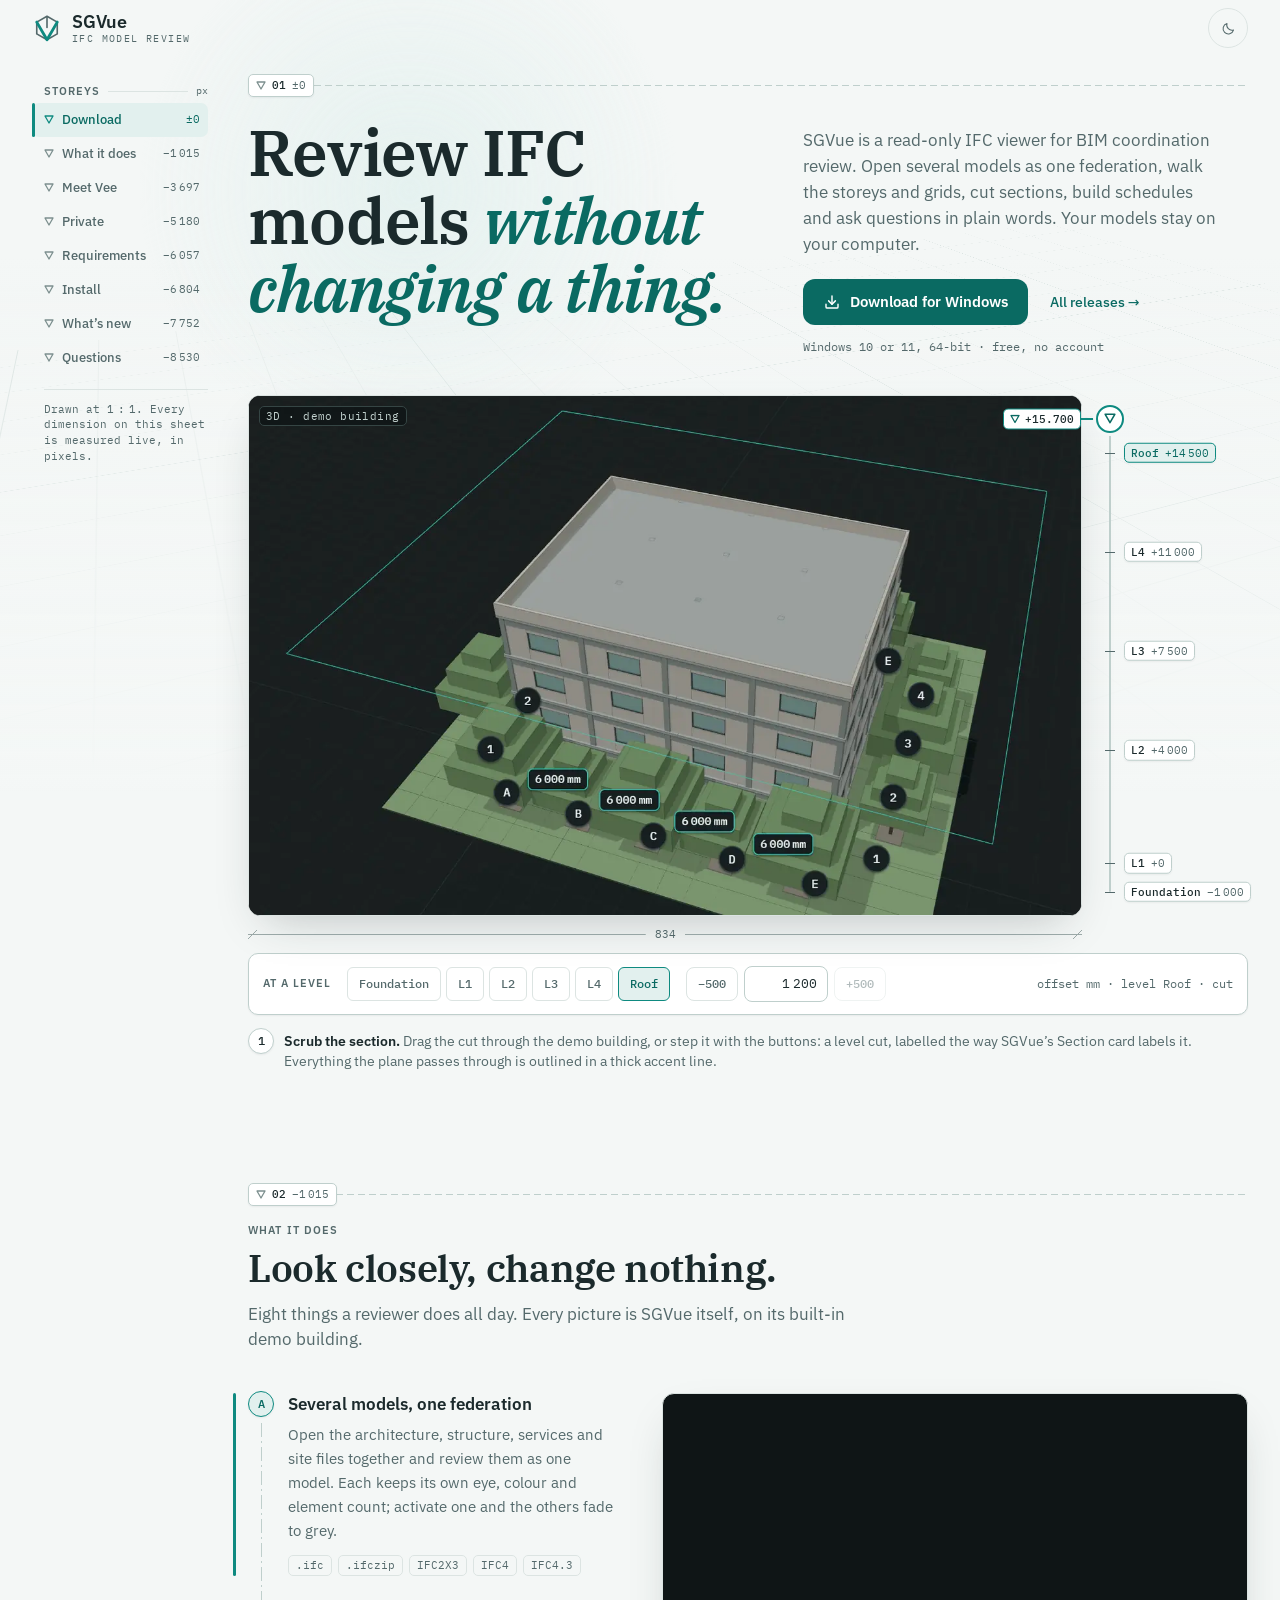
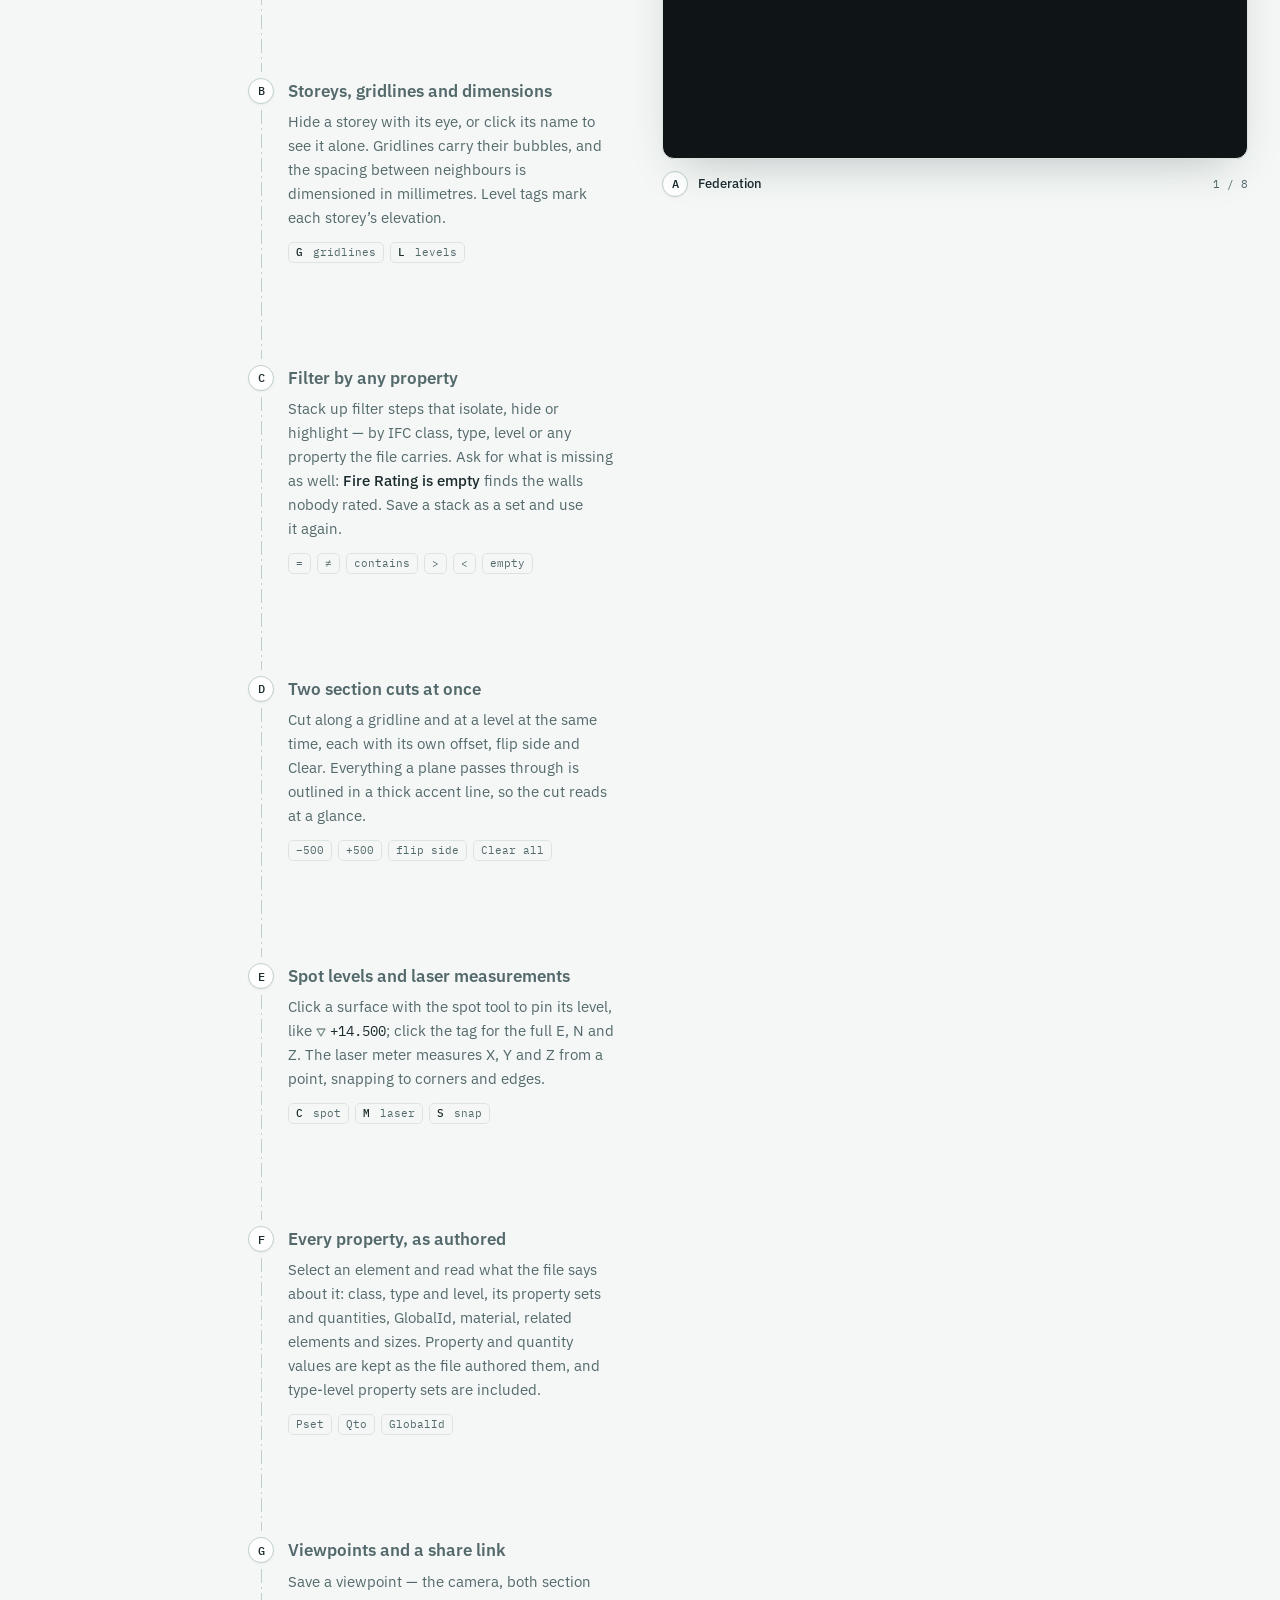
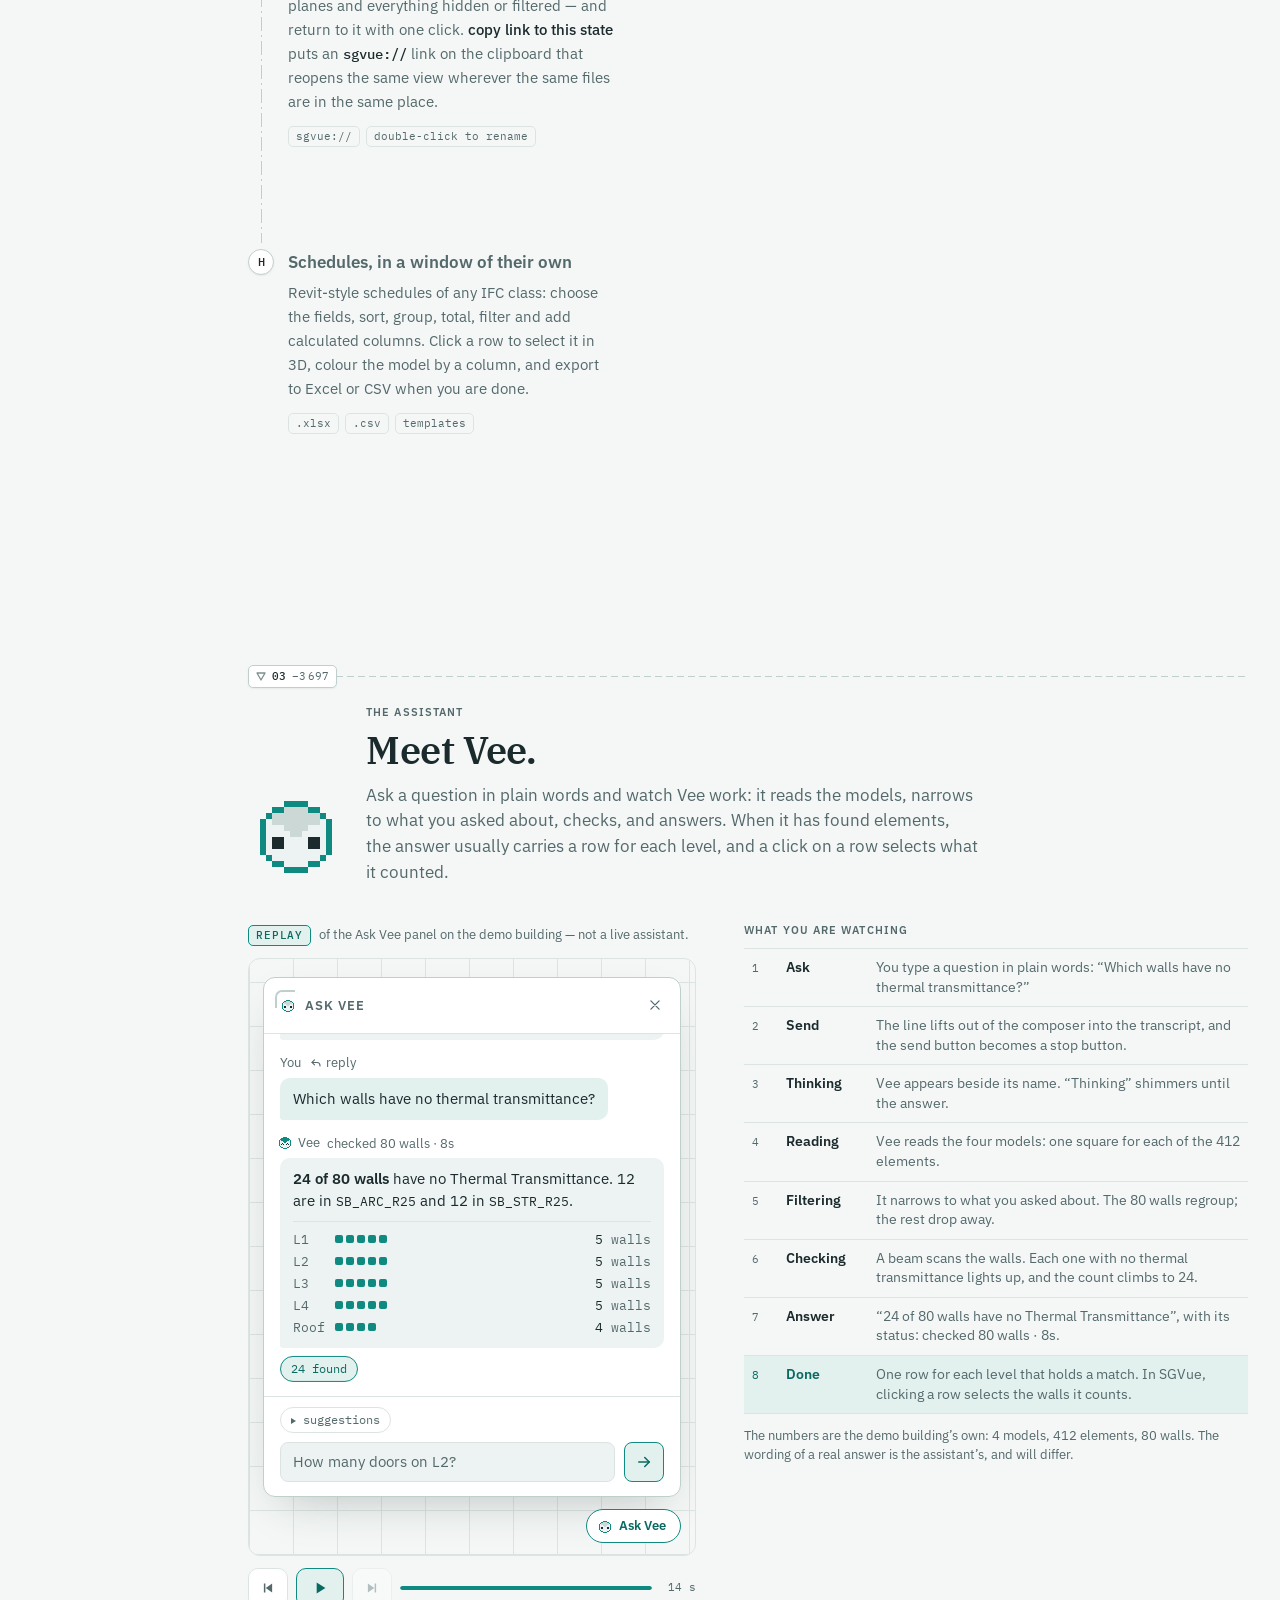
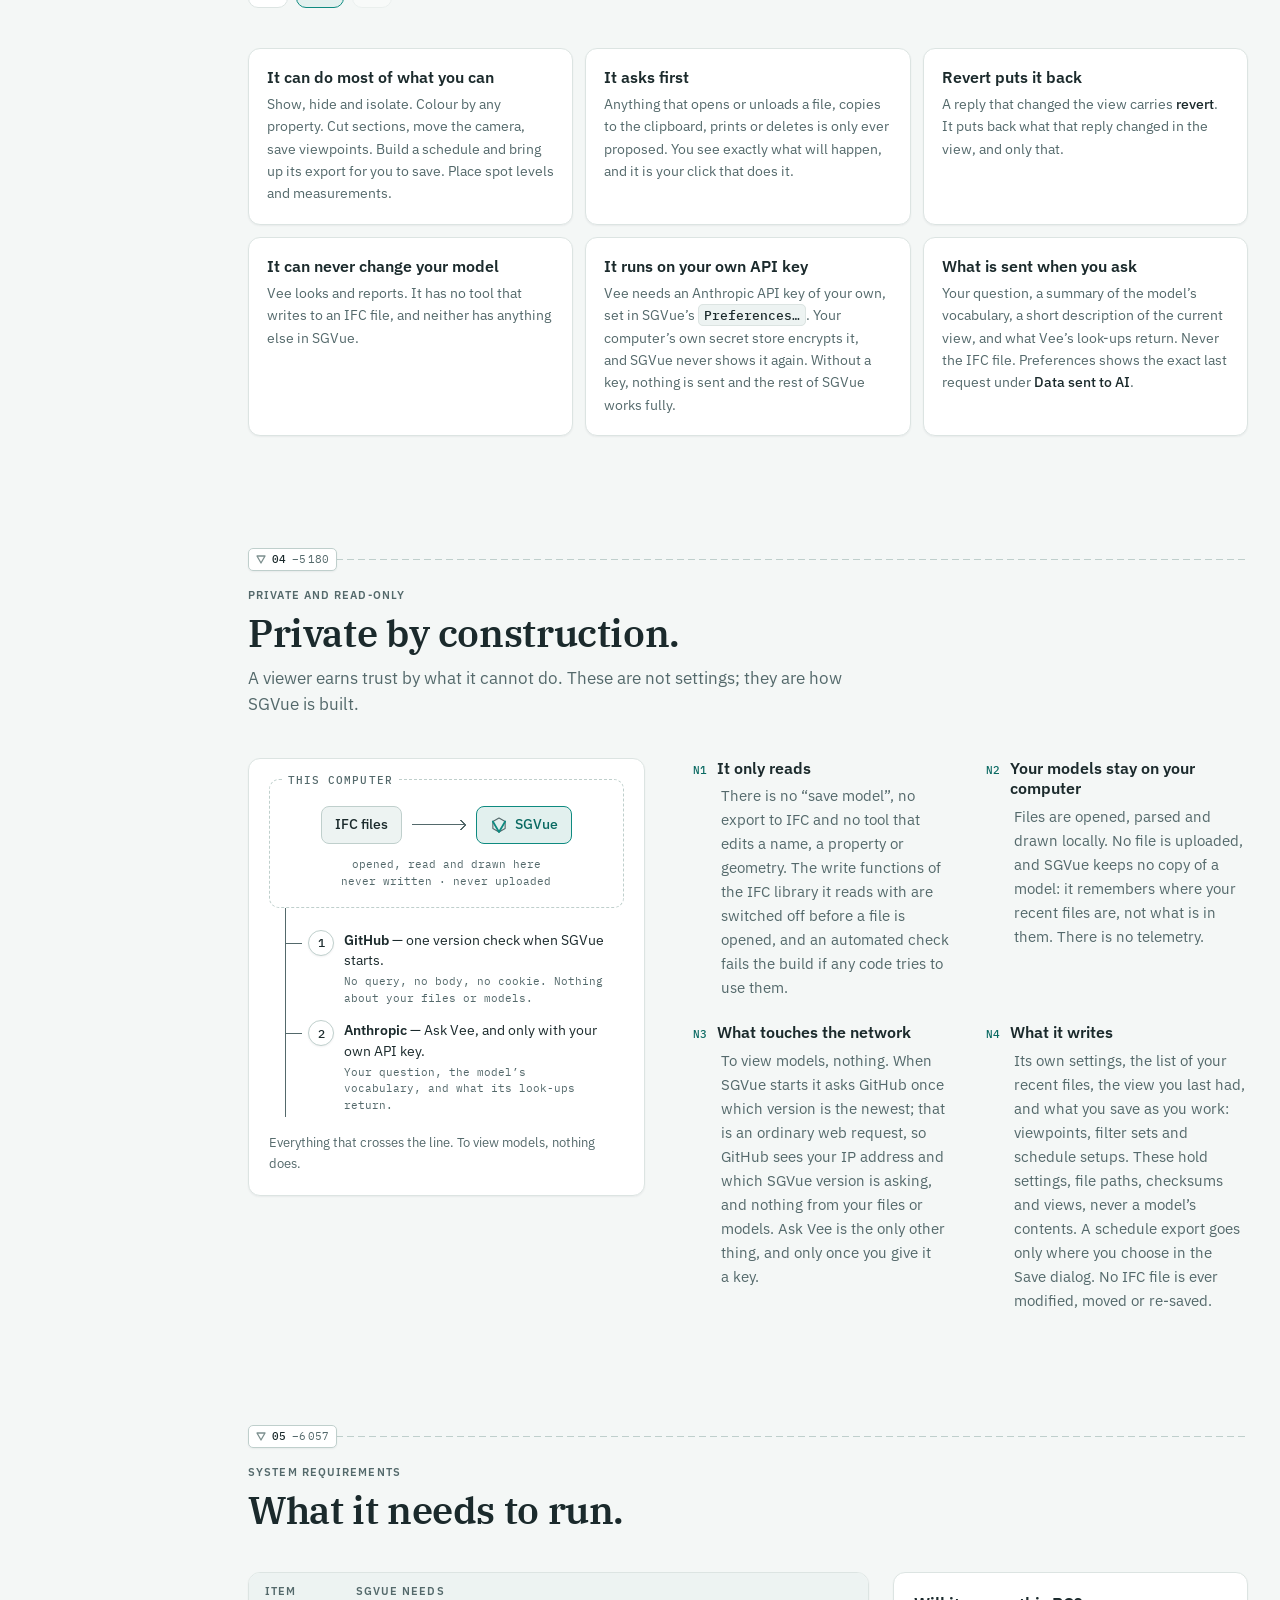
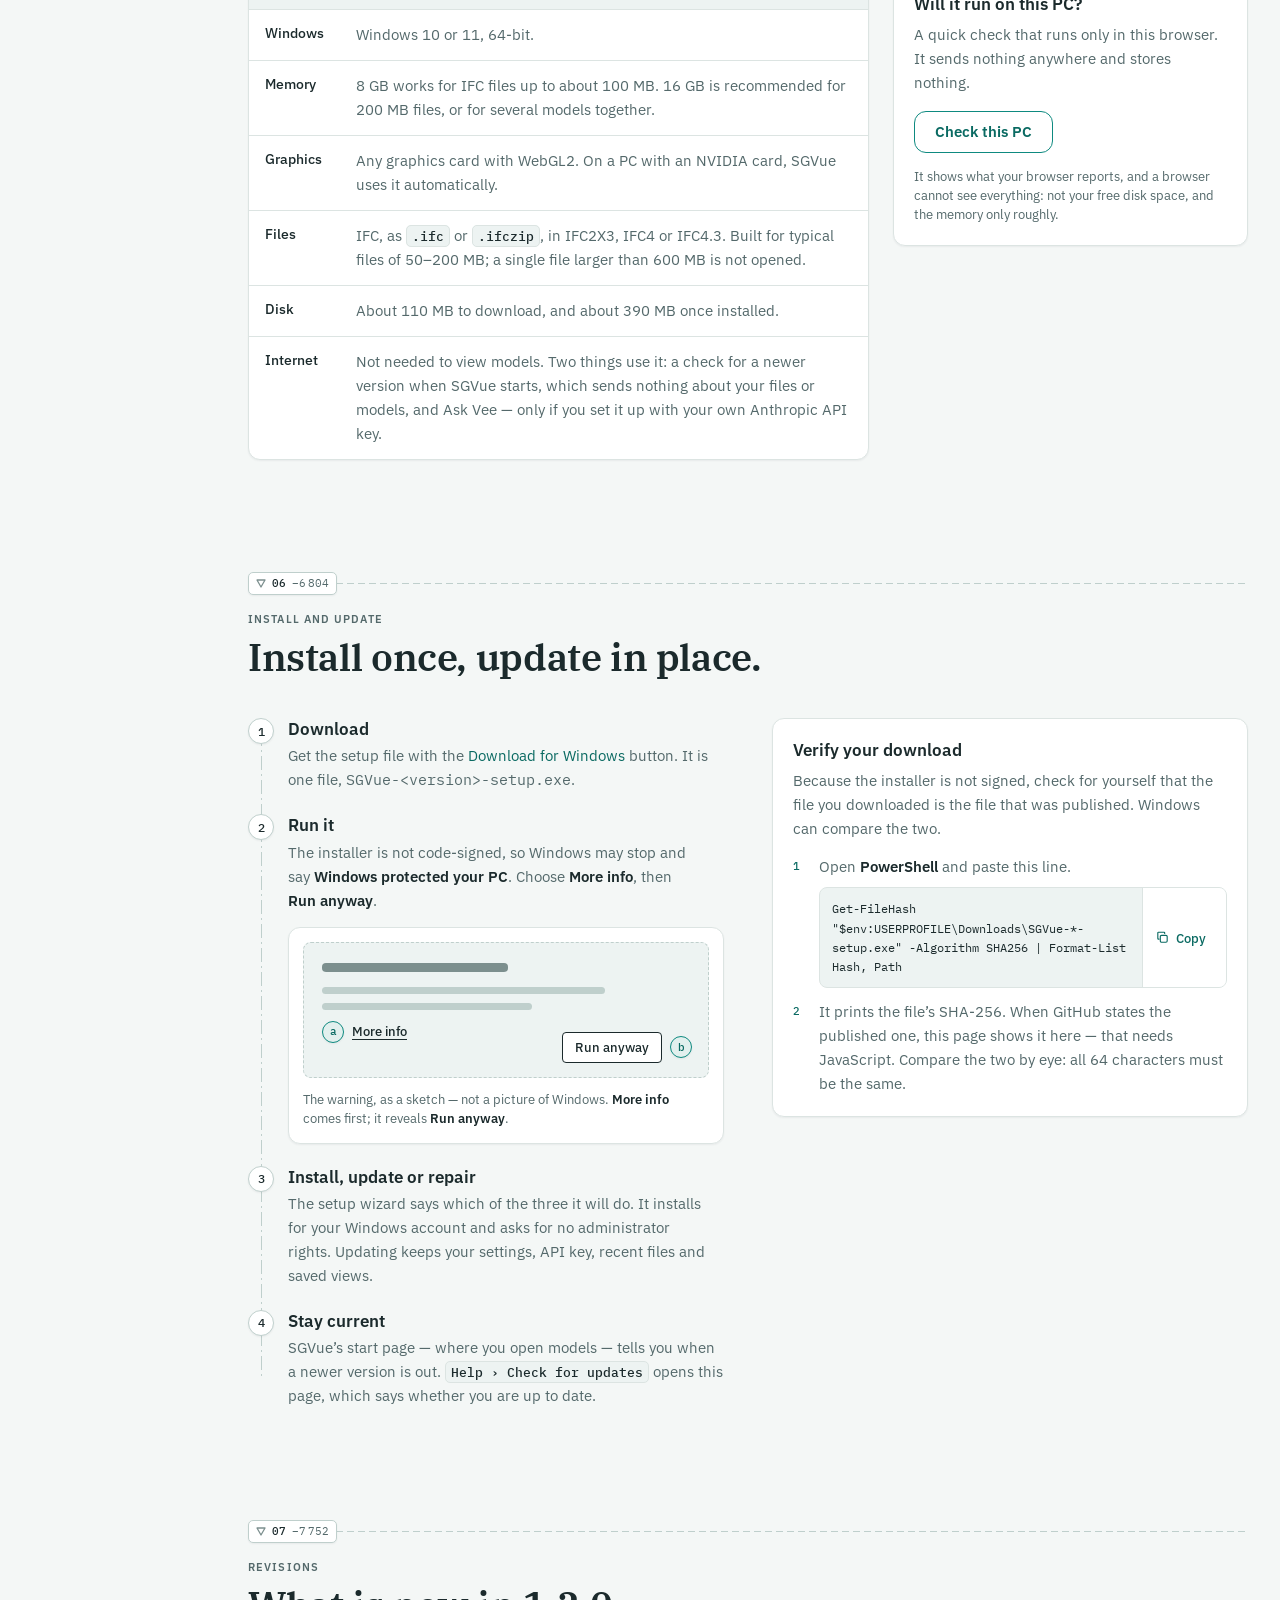
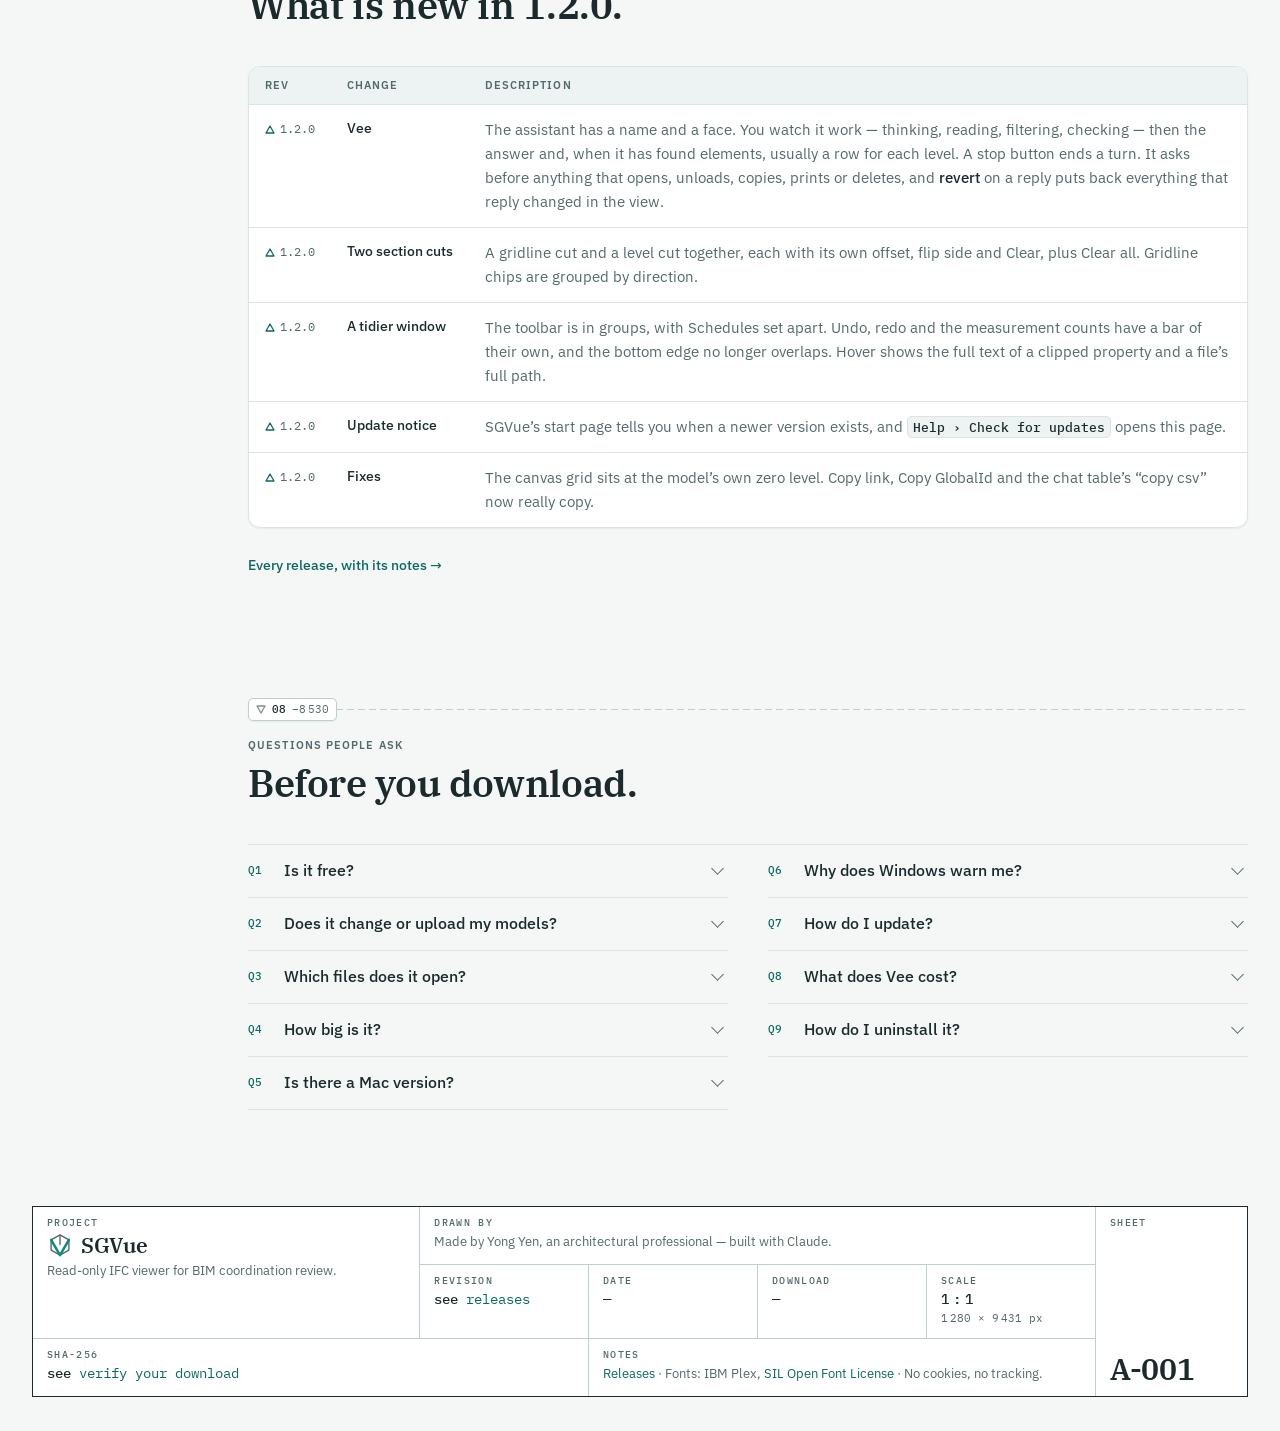
==== index.html @ 27721999 "Redesigned download page: a drawing sheet that comes alive A section cut to drag through the demo bu" ====
<!DOCTYPE html>
<html lang="en">
<head>
<meta charset="utf-8">
<meta name="viewport" content="width=device-width, initial-scale=1">
<meta http-equiv="Content-Security-Policy" content="default-src 'none'; script-src 'self'; style-src 'self'; img-src 'self'; font-src 'self'; connect-src https://api.github.com; base-uri 'none'; form-action 'none'">
<meta name="referrer" content="no-referrer">
<title>SGVue — read-only IFC viewer for BIM coordination review</title>
<meta name="description" content="SGVue is a read-only IFC viewer for Windows. Open several models as one federation, walk the storeys and grids, cut sections, build schedules and ask questions. Your models stay on your computer.">
<meta name="author" content="Yong Yen">
<meta name="theme-color" content="#F4F7F6" media="(prefers-color-scheme: light)">
<meta name="theme-color" content="#0F1516" media="(prefers-color-scheme: dark)">
<link rel="canonical" href="https://sgvue.github.io/">
<meta property="og:type" content="website">
<meta property="og:site_name" content="SGVue">
<meta property="og:url" content="https://sgvue.github.io/">
<meta property="og:title" content="SGVue — read-only IFC viewer for BIM coordination review">
<meta property="og:description" content="Open several models as one federation, walk the storeys and grids, cut sections, build schedules and ask questions. Your models stay on your computer.">
<meta property="og:image" content="https://sgvue.github.io/img/og.jpg">
<meta property="og:image:width" content="1200">
<meta property="og:image:height" content="630">
<meta property="og:image:alt" content="The SGVue viewer showing the demo building with its gridlines and dimensions.">
<meta property="og:locale" content="en_SG">
<meta name="twitter:card" content="summary_large_image">
<link rel="icon" href="favicon.ico" sizes="16x16 32x32 48x48">
<link rel="apple-touch-icon" href="apple-touch-icon.png">
<link rel="preload" href="fonts/ibm-plex-sans-latin-400-normal.woff2" as="font" type="font/woff2" crossorigin>
<link rel="preload" href="fonts/ibm-plex-serif-latin-600-normal.woff2" as="font" type="font/woff2" crossorigin>
<link rel="preload" href="fonts/ibm-plex-serif-latin-600-italic.woff2" as="font" type="font/woff2" crossorigin>
<link rel="stylesheet" href="site.css">
<script src="theme.js"></script>
<script defer src="shots.js"></script>
<script defer src="site.js"></script>
<script defer src="scrub.js"></script>
<script defer src="vee.js"></script>
<script defer src="replay.js"></script>
</head>
<body id="top">
<svg class="defs" width="0" height="0" aria-hidden="true" focusable="false">
  <symbol id="i-tri" viewBox="0 0 10 9"><path d="M1 1h8L5 8z" fill="none" stroke="currentColor" stroke-width="1.3" stroke-linejoin="round"/></symbol>
  <symbol id="i-dl" viewBox="0 0 24 24"><g fill="none" stroke="currentColor" stroke-width="1.9" stroke-linecap="round" stroke-linejoin="round"><path d="M12 4v11"/><path d="M7.5 10.5 12 15l4.5-4.5"/><path d="M4 15v3.5A1.5 1.5 0 0 0 5.5 20h13a1.5 1.5 0 0 0 1.5-1.5V15"/></g></symbol>
  <symbol id="i-check" viewBox="0 0 24 24"><path d="M5 13l4.5 4.5L19 7" fill="none" stroke="currentColor" stroke-width="2.6" stroke-linecap="round" stroke-linejoin="round"/></symbol>
  <symbol id="i-copy" viewBox="0 0 24 24"><g fill="none" stroke="currentColor" stroke-width="1.8" stroke-linecap="round" stroke-linejoin="round"><rect x="8.5" y="8.5" width="11" height="11" rx="2"/><path d="M15.5 5.5v-1a1 1 0 0 0-1-1h-9a1 1 0 0 0-1 1v9a1 1 0 0 0 1 1h1"/></g></symbol>
  <symbol id="i-play" viewBox="0 0 24 24"><path d="M8 5.5v13l10.5-6.5z" fill="currentColor"/></symbol>
  <symbol id="i-pause" viewBox="0 0 24 24"><path d="M7.5 5.5h3v13h-3zM13.5 5.5h3v13h-3z" fill="currentColor"/></symbol>
  <symbol id="i-prev" viewBox="0 0 24 24"><path d="M17.5 6v12L9 12zM6.5 6h2v12h-2z" fill="currentColor"/></symbol>
  <symbol id="i-next" viewBox="0 0 24 24"><path d="M6.5 6v12l8.5-6zM15.5 6h2v12h-2z" fill="currentColor"/></symbol>
  <symbol id="i-reply" viewBox="0 0 24 24"><g fill="none" stroke="currentColor" stroke-width="2.2" stroke-linecap="round" stroke-linejoin="round"><path d="M9 6 4 11l5 5"/><path d="M4 11h10a6 6 0 0 1 6 6v1"/></g></symbol>
  <symbol id="i-send" viewBox="0 0 24 24"><g fill="none" stroke="currentColor" stroke-width="2" stroke-linecap="round" stroke-linejoin="round"><path d="M5 12h14"/><path d="M13 6l6 6-6 6"/></g></symbol>
  <symbol id="i-x" viewBox="0 0 24 24"><path d="M5 5l14 14M19 5 5 19" fill="none" stroke="currentColor" stroke-width="2.2" stroke-linecap="round"/></symbol>
</svg>

<a class="skip" href="#main">Skip to content</a>
<div class="backdrop" aria-hidden="true"><div class="plane"></div><div class="glow"></div><div class="fade"></div></div>

<header class="bar">
  <div class="bar-in">
    <a class="lockup" href="#top" aria-label="SGVue, top of the page">
      <svg class="mark" width="30" height="30" viewBox="0 0 24 24" fill="none" aria-hidden="true"><path class="o" d="M12 2.6 20.2 7.3v9.4L12 21.4 3.8 16.7V7.3z" stroke-width="1.3" stroke-linejoin="round"/><path class="o" d="M12 3.4v8.2" stroke-width="1.3" stroke-linecap="round"/><path class="v" d="M3.8 7.3 12 21.4 20.2 7.3" stroke-width="2.3" stroke-linejoin="round" stroke-linecap="round"/></svg>
      <span><span class="word">SGVue</span><span class="kind">IFC model review</span></span>
    </a>
    <span class="bar-gap"></span>
    <span class="bar-rel" data-release aria-hidden="true"></span>
    <a class="btn btn-s bar-dl" data-download href="https://github.com/sgvue/releases/releases/latest">
      <svg width="16" height="16" aria-hidden="true"><use href="#i-dl"/></svg>
      <span>Download<span class="bar-dl-os"> for <span data-dl-os>Windows</span><span class="bar-dl-chip" data-dl-chip></span></span></span>
    </a>
    <button class="theme" id="theme" type="button" aria-label="Switch theme">
      <svg class="sun" width="15" height="15" viewBox="0 0 24 24" fill="none" stroke="currentColor" stroke-width="1.7" stroke-linecap="round" stroke-linejoin="round" aria-hidden="true"><circle cx="12" cy="12" r="4.2"/><path d="M12 2.5v2.2M12 19.3v2.2M2.5 12h2.2M19.3 12h2.2M5.3 5.3l1.6 1.6M17.1 17.1l1.6 1.6M18.7 5.3l-1.6 1.6M6.9 17.1l-1.6 1.6"/></svg>
      <svg class="moon" width="15" height="15" viewBox="0 0 24 24" fill="none" stroke="currentColor" stroke-width="1.7" stroke-linecap="round" stroke-linejoin="round" aria-hidden="true"><path d="M20 14.5A8.5 8.5 0 0 1 9.5 4a8.5 8.5 0 1 0 10.5 10.5z"/></svg>
    </button>
  </div>
</header>

<div class="sheet">
  <nav class="ladder" aria-label="On this page">
    <p class="ladder-h" aria-hidden="true">Storeys<span class="ladder-u">px</span></p>
    <ol id="ladder">
      <li><a href="#top"><svg class="tri" width="10" height="9" aria-hidden="true"><use href="#i-tri"/></svg><span>Download</span><span class="ladder-e" data-elev="hero" aria-hidden="true"></span></a></li>
      <li><a href="#tour"><svg class="tri" width="10" height="9" aria-hidden="true"><use href="#i-tri"/></svg><span>What it does</span><span class="ladder-e" data-elev="tour" aria-hidden="true"></span></a></li>
      <li><a href="#vee"><svg class="tri" width="10" height="9" aria-hidden="true"><use href="#i-tri"/></svg><span>Meet Vee</span><span class="ladder-e" data-elev="vee" aria-hidden="true"></span></a></li>
      <li><a href="#private"><svg class="tri" width="10" height="9" aria-hidden="true"><use href="#i-tri"/></svg><span>Private</span><span class="ladder-e" data-elev="private" aria-hidden="true"></span></a></li>
      <li><a href="#needs"><svg class="tri" width="10" height="9" aria-hidden="true"><use href="#i-tri"/></svg><span>Requirements</span><span class="ladder-e" data-elev="needs" aria-hidden="true"></span></a></li>
      <li><a href="#install"><svg class="tri" width="10" height="9" aria-hidden="true"><use href="#i-tri"/></svg><span>Install</span><span class="ladder-e" data-elev="install" aria-hidden="true"></span></a></li>
      <li><a href="#new"><svg class="tri" width="10" height="9" aria-hidden="true"><use href="#i-tri"/></svg><span>What’s new</span><span class="ladder-e" data-elev="new" aria-hidden="true"></span></a></li>
      <li><a href="#faq"><svg class="tri" width="10" height="9" aria-hidden="true"><use href="#i-tri"/></svg><span>Questions</span><span class="ladder-e" data-elev="faq" aria-hidden="true"></span></a></li>
    </ol>
    <p class="ladder-note" aria-hidden="true">Drawn at 1&#8239;:&#8239;1. Every dimension on this sheet is measured live, in pixels.</p>
  </nav>

  <main id="main">
    <div class="banner" id="update" role="status" aria-live="polite" hidden></div>

    <!-- ─────────────── 01 · the hero: download, and scrub the section ─────────────── -->
    <section class="hero" id="hero" data-level aria-labelledby="title">
      <div class="lvl lvl-top">
        <p class="lvl-tag" aria-hidden="true"><svg class="tri" width="10" height="9"><use href="#i-tri"/></svg><b>01</b><span data-elev="hero">±0</span></p>
      </div>
      <div class="hero-head">
        <h1 id="title">Review IFC models <em>without changing a thing.</em></h1>
        <div class="hero-side">
          <p class="lede">SGVue is a read-only IFC viewer for BIM coordination review. Open several models as one federation, walk the storeys and grids, cut sections, build schedules and ask questions in plain words. Your models stay on your computer.</p>
          <!-- Without JavaScript, or without an answer from GitHub, the button is a plain link to the
               latest release's page (all its files). With both, site.js points it at the one file
               for this computer, or puts a note in its place (dl-note). -->
          <div class="cta" id="cta">
            <a class="btn" data-download href="https://github.com/sgvue/releases/releases/latest">
              <svg width="18" height="18" aria-hidden="true"><use href="#i-dl"/></svg>
              <span data-dl-label>Download for Windows</span>
            </a>
            <a class="link" href="https://github.com/sgvue/releases/releases">All releases →</a>
          </div>
          <p class="dl-note" id="dl-note" hidden></p>
          <p class="dl-sub" id="dl-sub" hidden></p>
          <p class="meta" id="dl-meta"><span data-release></span><span data-req-line>Windows 10 or 11, <span class="nb">64-bit</span></span><span>free, no account</span></p>
        </div>
      </div>

      <figure class="scrub" id="scrub">
        <div class="stage">
          <!-- The first frame of the flipbook (shots.js `start`): a capture of SGVue's 3D canvas alone. -->
          <picture>
            <img id="cut-img" src="img/cut/dark/z15700-1280.webp" srcset="img/cut/dark/z15700-640.webp 640w, img/cut/dark/z15700-1280.webp 1280w" sizes="(min-width: 1344px) 898px, (min-width: 1200px) calc(100vw - 446px), (min-width: 720px) calc(100vw - 230px), 50vw" width="1280" height="800" fetchpriority="high" alt="The demo building in SGVue’s 3D view: four storeys among trees, with grid bubbles A to E and 1 to 4 and a 6 000 mm dimension between neighbouring gridlines. A section plane, outlined in teal, stands just above the roof and cuts nothing yet.">
          </picture>
          <span class="stage-tag" aria-hidden="true">3D · demo building</span>
        </div>

        <p class="dim" aria-hidden="true"><b data-measure="stage"></b></p>

        <div class="cut-ladder" id="cut-ladder" hidden>
          <input class="cut-range" id="cut-range" type="range" min="0" max="31" step="1" value="31" aria-label="Height of the section cut">
          <span class="cut-rail" aria-hidden="true"></span>
          <span class="cut-ticks" id="cut-ticks" aria-hidden="true"></span>
          <span class="cut-handle" id="cut-handle" aria-hidden="true">
            <span class="cut-knob"><svg width="12" height="11"><use href="#i-tri"/></svg></span>
            <span class="cut-read" id="cut-read"></span>
          </span>
        </div>

        <div class="cut-card" id="cut-card" role="group" aria-label="Section at a level" hidden>
          <span class="cut-h">At a level</span>
          <span class="chips" id="cut-chips"></span>
          <span class="nudge">
            <button type="button" id="cut-down" aria-label="Lower the cut by 500 millimetres">−500</button>
            <output id="cut-off" for="cut-range" aria-label="Offset in millimetres">1&#8201;200</output>
            <button type="button" id="cut-up" aria-label="Raise the cut by 500 millimetres">+500</button>
          </span>
          <span class="cut-sum" id="cut-sum">offset mm · level Roof · cut</span>
        </div>

        <figcaption class="cap">
          <span class="bubble" aria-hidden="true">1</span>
          <span class="js-only"><strong>Scrub the section.</strong> Drag the cut through the demo building, or step it with the buttons: a level cut, labelled the way SGVue’s Section card labels it. Everything the plane passes through is outlined in a thick accent line.</span>
          <span class="nojs-only"><strong>The demo building in SGVue’s 3D view.</strong> With JavaScript on, this picture becomes a section cut you can move through the storeys.</span>
        </figcaption>
      </figure>

      <nav class="jump" aria-label="On this page">
        <a href="#tour"><svg class="tri" width="10" height="9" aria-hidden="true"><use href="#i-tri"/></svg>What it does</a>
        <a href="#vee"><svg class="tri" width="10" height="9" aria-hidden="true"><use href="#i-tri"/></svg>Meet Vee</a>
        <a href="#private"><svg class="tri" width="10" height="9" aria-hidden="true"><use href="#i-tri"/></svg>Private</a>
        <a href="#needs"><svg class="tri" width="10" height="9" aria-hidden="true"><use href="#i-tri"/></svg>Requirements</a>
        <a href="#install"><svg class="tri" width="10" height="9" aria-hidden="true"><use href="#i-tri"/></svg>Install</a>
        <a href="#new"><svg class="tri" width="10" height="9" aria-hidden="true"><use href="#i-tri"/></svg>What’s new</a>
        <a href="#faq"><svg class="tri" width="10" height="9" aria-hidden="true"><use href="#i-tri"/></svg>Questions</a>
      </nav>
    </section>

    <!-- ─────────────── 02 · the tour ─────────────── -->
    <section class="sec" id="tour" data-level aria-labelledby="h-tour">
      <header class="lvl">
        <p class="lvl-tag" aria-hidden="true"><svg class="tri" width="10" height="9"><use href="#i-tri"/></svg><b>02</b><span data-elev="tour"></span></p>
        <p class="eyebrow">What it does</p>
        <h2 id="h-tour">Look closely, change nothing.</h2>
        <p class="sub">Eight things a reviewer does all day. Every picture is SGVue itself, on its built-in demo building.</p>
      </header>

      <div class="tour" id="tour-root">
        <ol class="feats">
          <li class="feat" id="t-federation" data-name="Federation">
            <div class="feat-copy">
              <span class="bubble" aria-hidden="true">A</span>
              <h3>Several models, one federation</h3>
              <p>Open the architecture, structure, services and site files together and review them as one model. Each keeps its own eye, colour and element count; activate one and the others fade to grey.</p>
              <p class="spec"><span>.ifc</span><span>.ifczip</span><span>IFC2X3</span><span>IFC4</span><span>IFC4.3</span></p>
            </div>
            <figure class="feat-shot shot"><img src="img/tour-federation.webp" width="1280" height="800" loading="lazy" decoding="async" alt="SGVue’s sidebar on the demo building: four models with their element counts — SB_ARC_R25 140, SB_STR_R25 244, SB_SIT_R25 20, SB_MEP_R25 8. The architecture model is activated, so the 3D view draws its walls and windows in full and the other three models ghosted."></figure>
          </li>
          <li class="feat" id="t-grids" data-name="Storeys and grids">
            <div class="feat-copy">
              <span class="bubble" aria-hidden="true">B</span>
              <h3>Storeys, gridlines and dimensions</h3>
              <p>Hide a storey with its eye, or click its name to see it alone. Gridlines carry their bubbles, and the spacing between neighbours is dimensioned in millimetres. Level tags mark each storey’s elevation.</p>
              <p class="spec"><span><kbd>G</kbd> gridlines</span><span><kbd>L</kbd> levels</span></p>
            </div>
            <figure class="feat-shot shot"><img src="img/tour-grids.webp" width="1280" height="800" loading="lazy" decoding="async" alt="The demo building in 3D with grid bubbles A to E and 1 to 4, a 6 000 mm dimension between neighbouring gridlines, and a level tag for each storey, from Foundation −1 000 to Roof +14 500."></figure>
          </li>
          <li class="feat" id="t-filter" data-name="Filter stack">
            <div class="feat-copy">
              <span class="bubble" aria-hidden="true">C</span>
              <h3>Filter by any property</h3>
              <p>Stack up filter steps that isolate, hide or highlight — by IFC class, type, level or any property the file carries. Ask for what is missing as well: <em>Fire Rating is empty</em> finds the walls nobody rated. Save a stack as a set and use it again.</p>
              <p class="spec"><span>=</span><span>≠</span><span>contains</span><span>&gt;</span><span>&lt;</span><span>empty</span></p>
            </div>
            <figure class="feat-shot shot"><img src="img/tour-filter.webp" width="1280" height="800" loading="lazy" decoding="async" alt="The Filter card with one step, highlight IfcEntity = IfcWindow, 55 of 412 match: all 55 windows of the demo building are drawn in teal and the rest is ghosted."></figure>
          </li>
          <li class="feat" id="t-sections" data-name="Two section cuts">
            <div class="feat-copy">
              <span class="bubble" aria-hidden="true">D</span>
              <h3>Two section cuts at once</h3>
              <p>Cut along a gridline and at a level at the same time, each with its own offset, flip side and Clear. Everything a plane passes through is outlined in a thick accent line, so the cut reads at a glance.</p>
              <p class="spec"><span>−500</span><span>+500</span><span>flip side</span><span>Clear all</span></p>
            </div>
            <figure class="feat-shot shot"><img src="img/tour-sections.webp" width="1280" height="800" loading="lazy" decoding="async" alt="The Section card with two cuts on at once, along gridline C and at level L3. Half of the demo building is cut away, and the walls, slabs and columns the two planes pass through are outlined in a thick teal line."></figure>
          </li>
          <li class="feat" id="t-measure" data-name="Spot levels and laser">
            <div class="feat-copy">
              <span class="bubble" aria-hidden="true">E</span>
              <h3>Spot levels and laser measurements</h3>
              <p>Click a surface with the spot tool to pin its level, like <span class="lv"><svg class="tri" width="10" height="9" aria-hidden="true"><use href="#i-tri"/></svg>+14.500</span>; click the tag for the full E, N and Z. The laser meter measures X, Y and Z from a point, snapping to corners and edges.</p>
              <p class="spec"><span><kbd>C</kbd> spot</span><span><kbd>M</kbd> laser</span><span><kbd>S</kbd> snap</span></p>
            </div>
            <figure class="feat-shot shot"><img src="img/tour-measure.webp" width="1280" height="800" loading="lazy" decoding="async" alt="A spot level tag reading +14.500 on the roof of the demo building, and a laser measurement across the roof reading X 24 200 mm and Y 18 200 mm."></figure>
          </li>
          <li class="feat" id="t-properties" data-name="Properties">
            <div class="feat-copy">
              <span class="bubble" aria-hidden="true">F</span>
              <h3>Every property, as authored</h3>
              <p>Select an element and read what the file says about it: class, type and level, its property sets and quantities, GlobalId, material, related elements and sizes. Property and quantity values are kept as the file authored them, and type-level property sets are included.</p>
              <p class="spec"><span>Pset</span><span>Qto</span><span>GlobalId</span></p>
            </div>
            <figure class="feat-shot shot"><img src="img/tour-properties.webp" width="1280" height="800" loading="lazy" decoding="async" alt="A selected wall, Ext Wall S D-E L4, with its dimensions drawn on it — 5 600, 3 300 and 200 mm — beside its property card: IfcWall, SOLIDWALL, EW 200 Brick, level L4, and the Wall Common property set."></figure>
          </li>
          <li class="feat" id="t-views" data-name="Viewpoints">
            <div class="feat-copy">
              <span class="bubble" aria-hidden="true">G</span>
              <h3>Viewpoints and a share link</h3>
              <p>Save a viewpoint — the camera, both section planes and everything hidden or filtered — and return to it with one click. <em>copy link to this state</em> puts an <code>sgvue://</code> link on the clipboard that reopens the same view wherever the same files are in the same place.</p>
              <p class="spec"><span>sgvue://</span><span>double-click to rename</span></p>
            </div>
            <figure class="feat-shot shot"><img src="img/tour-views.webp" width="1280" height="800" loading="lazy" decoding="async" alt="The Viewpoints card with two saved views, Viewpoint 1 in 3D and Viewpoint 2 from the top, and ‘copy link to this state’, beside the demo building in plan with its grid bubbles and 6 000 mm dimensions."></figure>
          </li>
          <li class="feat" id="t-schedules" data-name="Schedules">
            <div class="feat-copy">
              <span class="bubble" aria-hidden="true">H</span>
              <h3>Schedules, in a window of their own</h3>
              <p>Revit-style schedules of any IFC class: choose the fields, sort, group, total, filter and add calculated columns. Click a row to select it in 3D, colour the model by a column, and export to Excel or CSV when you are done.</p>
              <p class="spec"><span>.xlsx</span><span>.csv</span><span>templates</span></p>
            </div>
            <figure class="feat-shot shot"><img src="img/tour-schedules.webp" width="1280" height="800" loading="lazy" decoding="async" alt="The Schedules window: a Window Schedule of 55 windows with model, level, type and area columns, one row selected, beside the schedule setup with its Fields, Filter, Sort, Format and Style tabs."></figure>
          </li>
        </ol>
        <div class="tour-stage" id="tour-stage" aria-hidden="true" hidden>
          <div class="tour-frame shot" id="tour-frame"></div>
          <p class="tour-cap"><span class="bubble" id="tour-key">A</span><span id="tour-name">Federation</span><span class="tour-n" id="tour-n">1 / 8</span></p>
        </div>
      </div>
    </section>

    <!-- ─────────────── 03 · Vee ─────────────── -->
    <section class="sec" id="vee" data-level aria-labelledby="h-vee">
      <header class="lvl lvl-vee">
        <p class="lvl-tag" aria-hidden="true"><svg class="tri" width="10" height="9"><use href="#i-tri"/></svg><b>03</b><span data-elev="vee"></span></p>
        <canvas class="vee vee-big" id="vee-big" data-vee="idle" data-cell="6" data-offset="5" width="16" height="16" aria-hidden="true"></canvas>
        <div>
          <p class="eyebrow">The assistant</p>
          <h2 id="h-vee">Meet Vee.</h2>
          <p class="sub">Ask a question in plain words and watch Vee work: it reads the models, narrows to what you asked about, checks, and answers. When it has found elements, the answer usually carries a row for each level, and a click on a row selects what it counted.</p>
        </div>
      </header>

      <div class="vee-grid">
        <div class="replay" id="replay">
          <p class="replay-flag"><span class="flag">Replay</span> of the Ask Vee panel on the demo building — not a live assistant.</p>
          <div class="rp-stage">
            <div class="rp" id="rp">
              <div class="rp-head">
                <span class="rp-corner" aria-hidden="true"></span>
                <canvas class="vee" data-vee="idle" data-cell="1.33" data-offset="5" width="16" height="16" aria-hidden="true"></canvas>
                <span class="rp-title">Ask Vee</span>
                <svg class="rp-x" width="14" height="14" aria-hidden="true"><use href="#i-x"/></svg>
              </div>
              <div class="rp-thread" id="rp-thread">
                <div class="rp-scroll" id="rp-scroll">
                  <div class="rp-row" data-r="boot">
                    <p class="rp-label"><canvas class="vee" data-vee="idle" data-cell="1.2" data-offset="11" width="16" height="16" aria-hidden="true"></canvas><span>Vee</span><span class="rp-re" aria-hidden="true"><svg width="12" height="12"><use href="#i-reply"/></svg>reply</span></p>
                    <p class="rp-bubble">4 models, 412 elements, 6 storeys. No data-completeness issues found.</p>
                  </div>
                  <div class="rp-row rp-you" data-r="you">
                    <p class="rp-label" data-r="you-label"><span>You</span><span class="rp-re" aria-hidden="true"><svg width="12" height="12"><use href="#i-reply"/></svg>reply</span></p>
                    <p class="rp-bubble rp-q" data-r="you-bubble"><span data-r="q">Which walls have no thermal transmittance?</span></p>
                  </div>
                  <div class="rp-row" data-r="ans">
                    <p class="rp-label" data-r="ans-label"><canvas class="vee" id="rp-vee" data-vee="done" data-cell="1.2" data-offset="0" width="16" height="16" aria-hidden="true"></canvas><span>Vee</span><span class="rp-status"><span class="rp-think" data-r="thinking" aria-hidden="true">Thinking</span><span class="rp-done" data-r="status">checked 80 walls · 8s</span></span></p>
                    <div class="rp-bubble rp-a" data-r="bubble">
                      <canvas class="rp-mx" data-r="mx" width="2" height="2" aria-hidden="true"></canvas>
                      <div class="rp-tick" data-r="ticker" aria-hidden="true"></div>
                      <p class="rp-text" data-r="text"><strong>24 of 80 walls</strong> have no Thermal Transmittance. 12 are in <code>SB_ARC_R25</code> and 12 in <code>SB_STR_R25</code>.</p>
                      <span class="rp-rule" data-r="rule" aria-hidden="true"></span>
                      <ul class="rp-rows" data-r="rows">
                        <li><span class="rp-lv">L1</span><span class="rp-cells" aria-hidden="true"><i></i><i></i><i></i><i></i><i></i></span><span class="rp-n"><b>5</b> walls</span></li>
                        <li><span class="rp-lv">L2</span><span class="rp-cells" aria-hidden="true"><i></i><i></i><i></i><i></i><i></i></span><span class="rp-n"><b>5</b> walls</span></li>
                        <li><span class="rp-lv">L3</span><span class="rp-cells" aria-hidden="true"><i></i><i></i><i></i><i></i><i></i></span><span class="rp-n"><b>5</b> walls</span></li>
                        <li><span class="rp-lv">L4</span><span class="rp-cells" aria-hidden="true"><i></i><i></i><i></i><i></i><i></i></span><span class="rp-n"><b>5</b> walls</span></li>
                        <li><span class="rp-lv">Roof</span><span class="rp-cells" aria-hidden="true"><i></i><i></i><i></i><i></i></span><span class="rp-n"><b>4</b> walls</span></li>
                      </ul>
                    </div>
                    <p class="rp-chips" data-r="chip"><span class="rp-chip">24 found</span></p>
                  </div>
                </div>
              </div>
              <div class="rp-foot" aria-hidden="true">
                <p class="rp-sugg"><span>suggestions</span></p>
                <div class="rp-compose">
                  <span class="rp-input" data-r="input"><span class="rp-ph" data-r="ph">How many doors on L2?</span><span class="rp-typed" data-r="typed"></span><span class="rp-caret" data-r="caret"></span></span>
                  <span class="rp-send" data-r="send"><svg class="rp-arrow" data-r="arrow" width="18" height="18"><use href="#i-send"/></svg><span class="rp-stop" data-r="stop"></span></span>
                </div>
              </div>
              <p class="rp-lift" data-r="lift" aria-hidden="true"></p>
            </div>
            <p class="rp-pill" aria-hidden="true"><canvas class="vee" data-vee="idle" data-cell="1.2" data-offset="17" width="16" height="16"></canvas>Ask Vee</p>
          </div>

          <div class="rp-ctl" id="rp-ctl" hidden>
            <button type="button" class="ctl" id="rp-prev" aria-label="Previous step"><svg width="18" height="18" aria-hidden="true"><use href="#i-prev"/></svg></button>
            <button type="button" class="ctl ctl-main" id="rp-play" aria-label="Play the replay"><svg class="ic-play" width="20" height="20" aria-hidden="true"><use href="#i-play"/></svg><svg class="ic-pause" width="20" height="20" aria-hidden="true"><use href="#i-pause"/></svg></button>
            <button type="button" class="ctl" id="rp-next" aria-label="Next step"><svg width="18" height="18" aria-hidden="true"><use href="#i-next"/></svg></button>
            <span class="rp-bar" aria-hidden="true"><span class="rp-fill" id="rp-fill"></span></span>
            <span class="rp-time" id="rp-time" aria-hidden="true">0 s</span>
          </div>
        </div>

        <div class="vee-side">
          <h3 class="side-h">What you are watching</h3>
          <ol class="rp-steps" id="rp-steps">
            <li><b>Ask</b><span>You type a question in plain words: “Which walls have no thermal transmittance?”</span></li>
            <li><b>Send</b><span>The line lifts out of the composer into the transcript, and the send button becomes a stop button.</span></li>
            <li><b>Thinking</b><span>Vee appears beside its name. “Thinking” shimmers until the answer.</span></li>
            <li><b>Reading</b><span>Vee reads the four models: one square for each of the 412 elements.</span></li>
            <li><b>Filtering</b><span>It narrows to what you asked about. The 80 walls regroup; the rest drop away.</span></li>
            <li><b>Checking</b><span>A beam scans the walls. Each one with no thermal transmittance lights up, and the count climbs to 24.</span></li>
            <li><b>Answer</b><span>“24 of 80 walls have no Thermal Transmittance”, with its status: checked 80 walls · 8s.</span></li>
            <li><b>Done</b><span>One row for each level that holds a match. In SGVue, clicking a row selects the walls it counts.</span></li>
          </ol>
          <p class="rp-now" id="rp-now" role="status" aria-live="polite"></p>
          <p class="fine">The numbers are the demo building’s own: 4 models, 412 elements, 80 walls. The wording of a real answer is the assistant’s, and will differ.</p>
        </div>
      </div>

      <ul class="facts">
        <li class="fact">
          <h3>It can do most of what you can</h3>
          <p>Show, hide and isolate. Colour by any property. Cut sections, move the camera, save viewpoints. Build a schedule and bring up its export for you to save. Place spot levels and measurements.</p>
        </li>
        <li class="fact">
          <h3>It asks first</h3>
          <p>Anything that opens or unloads a file, copies to the clipboard, prints or deletes is only ever proposed. You see exactly what will happen, and it is your click that does it.</p>
        </li>
        <li class="fact">
          <h3>Revert puts it back</h3>
          <p>A reply that changed the view carries <em>revert</em>. It puts back what that reply changed in the view, and only that.</p>
        </li>
        <li class="fact">
          <h3>It can never change your model</h3>
          <p>Vee looks and reports. It has no tool that writes to an IFC file, and neither has anything else in SGVue.</p>
        </li>
        <li class="fact">
          <h3>It runs on your own API key</h3>
          <p>Vee needs an Anthropic API key of your own, set in SGVue’s <span class="kbd">Preferences…</span>. Your computer’s own secret store encrypts it, and SGVue never shows it again. Without a key, nothing is sent and the rest of SGVue works fully.</p>
        </li>
        <li class="fact">
          <h3>What is sent when you ask</h3>
          <p>Your question, a summary of the model’s vocabulary, a short description of the current view, and what Vee’s look-ups return. Never the IFC file. Preferences shows the exact last request under <em>Data sent to AI</em>.</p>
        </li>
      </ul>
    </section>

    <!-- ─────────────── 04 · private and read-only ─────────────── -->
    <section class="sec" id="private" data-level aria-labelledby="h-private">
      <header class="lvl">
        <p class="lvl-tag" aria-hidden="true"><svg class="tri" width="10" height="9"><use href="#i-tri"/></svg><b>04</b><span data-elev="private"></span></p>
        <p class="eyebrow">Private and read-only</p>
        <h2 id="h-private">Private by construction.</h2>
        <p class="sub">A viewer earns trust by what it cannot do. These are not settings; they are how SGVue is built.</p>
      </header>

      <div class="priv">
        <figure class="wire">
          <div class="wire-pc">
            <p class="wire-tag">This computer</p>
            <p class="wire-flow"><span class="wire-node">IFC files</span><span class="wire-arrow" aria-hidden="true"></span><span class="wire-node wire-app"><svg class="mark" width="18" height="18" viewBox="0 0 24 24" fill="none" aria-hidden="true"><path class="o" d="M12 2.6 20.2 7.3v9.4L12 21.4 3.8 16.7V7.3z" stroke-width="1.5" stroke-linejoin="round"/><path class="v" d="M3.8 7.3 12 21.4 20.2 7.3" stroke-width="2.4" stroke-linejoin="round" stroke-linecap="round"/></svg>SGVue</span></p>
            <p class="wire-note">opened, read and drawn here<br>never written · never uploaded</p>
          </div>
          <ol class="wire-out">
            <li><span class="bubble" aria-hidden="true">1</span><p><strong>GitHub</strong> — one version check when SGVue starts.<small>No query, no body, no cookie. Nothing about your files or models.</small></p></li>
            <li><span class="bubble" aria-hidden="true">2</span><p><strong>Anthropic</strong> — Ask Vee, and only with your own API key.<small>Your question, the model’s vocabulary, and what its look-ups return.</small></p></li>
          </ol>
          <figcaption>Everything that crosses the line. To view models, nothing does.</figcaption>
        </figure>

        <ul class="notes">
          <li>
            <h3><span class="note-n" aria-hidden="true">N1</span>It only reads</h3>
            <p>There is no “save model”, no export to IFC and no tool that edits a name, a property or geometry. The write functions of the IFC library it reads with are switched off before a file is opened, and an automated check fails the build if any code tries to use them.</p>
          </li>
          <li>
            <h3><span class="note-n" aria-hidden="true">N2</span>Your models stay on your computer</h3>
            <p>Files are opened, parsed and drawn locally. No file is uploaded, and SGVue keeps no copy of a model: it remembers where your recent files are, not what is in them. There is no telemetry.</p>
          </li>
          <li>
            <h3><span class="note-n" aria-hidden="true">N3</span>What touches the network</h3>
            <p>To view models, nothing. When SGVue starts it asks GitHub once which version is the newest; that is an ordinary web request, so GitHub sees your IP address and which SGVue version is asking, and nothing from your files or models. Ask Vee is the only other thing, and only once you give it a key.</p>
          </li>
          <li>
            <h3><span class="note-n" aria-hidden="true">N4</span>What it writes</h3>
            <p>Its own settings, the list of your recent files, the view you last had, and what you save as you work: viewpoints, filter sets and schedule setups. These hold settings, file paths, checksums and views, never a model’s contents. A schedule export goes only where you choose in the Save dialog. No IFC file is ever modified, moved or re-saved.</p>
          </li>
        </ul>
      </div>
    </section>

    <!-- ─────────────── 05 · system requirements ─────────────── -->
    <section class="sec" id="needs" data-level aria-labelledby="h-needs">
      <header class="lvl">
        <p class="lvl-tag" aria-hidden="true"><svg class="tri" width="10" height="9"><use href="#i-tri"/></svg><b>05</b><span data-elev="needs"></span></p>
        <p class="eyebrow">System requirements</p>
        <h2 id="h-needs">What it needs to run.</h2>
      </header>

      <div class="needs">
        <table class="sched" id="reqs">
          <caption>Requirement schedule</caption>
          <thead>
            <tr><th scope="col">Item</th><th scope="col">SGVue needs</th><th scope="col" class="pc-col" id="pc-col-h" hidden>This PC</th></tr>
          </thead>
          <tbody>
            <tr data-req="os"><th scope="row">Windows</th><td>Windows 10 or 11, <span class="nb">64-bit</span>.</td><td class="pc-col" hidden></td></tr>
            <!-- Shown only once the latest release has a disk image for a Mac; site.js words it from the files. -->
            <tr data-req="mac" data-mac-only hidden><th scope="row">Mac</th><td data-mac-needs>macOS 13 Ventura or later.</td><td class="pc-col" hidden></td></tr>
            <tr data-req="mem"><th scope="row">Memory</th><td>8 GB works for IFC files up to about 100 MB. 16 GB is recommended for 200 MB files, or for several models together.</td><td class="pc-col" hidden></td></tr>
            <tr data-req="gpu"><th scope="row">Graphics</th><td>Any graphics card with WebGL2. On a PC with an NVIDIA card, SGVue uses it automatically.</td><td class="pc-col" hidden></td></tr>
            <tr><th scope="row">Files</th><td>IFC, as <span class="kbd">.ifc</span> or <span class="kbd">.ifczip</span>, in IFC2X3, IFC4 or IFC4.3. Built for typical files of 50–200 MB; a single file larger than 600 MB is not opened.</td><td class="pc-col" hidden></td></tr>
            <!-- `data-win-size` is the 1.2.0 installer's size, replaced by the newest Windows installer's when the
                 release API answers; 390 MB is 1.2.0 installed on Windows. The Mac line appears with a disk image. -->
            <tr><th scope="row">Disk</th><td><span class="ln"><span class="os-k" data-mac-only hidden>Windows</span><span>About <span class="nb" data-win-size>110 MB</span> to download, and about <span class="nb">390 MB</span> once installed.</span></span><span class="ln" data-mac-only hidden><span class="os-k">Mac</span><span>About <span class="nb" data-mac-size>—</span> to download.</span></span></td><td class="pc-col" hidden></td></tr>
            <tr><th scope="row">Internet</th><td>Not needed to view models. Two things use it: a check for a newer version when SGVue starts, which sends nothing about your files or models, and Ask Vee — only if you set it up with your own Anthropic API key.</td><td class="pc-col" hidden></td></tr>
          </tbody>
        </table>

        <div class="pc" id="pc">
          <h3 id="pc-h">Will it run on this PC?</h3>
          <p>A quick check that runs only in this browser. It sends nothing anywhere and stores nothing.</p>
          <p class="nojs-only fine">The check needs JavaScript. Everything SGVue needs is in the schedule beside it.</p>
          <p class="pc-go js-only"><button type="button" class="btn btn-g" id="pc-run">Check this PC</button></p>
          <ul class="pc-rows" id="pc-rows" hidden></ul>
          <div class="pc-out" id="pc-out" role="status" aria-live="polite"></div>
          <p class="fine js-only" id="pc-fine">It shows what your browser reports, and a browser cannot see everything: not your free disk space, and the memory only roughly.</p>
        </div>
      </div>
    </section>

    <!-- ─────────────── 06 · install and update ─────────────── -->
    <section class="sec" id="install" data-level aria-labelledby="h-install">
      <header class="lvl">
        <p class="lvl-tag" aria-hidden="true"><svg class="tri" width="10" height="9"><use href="#i-tri"/></svg><b>06</b><span data-elev="install"></span></p>
        <p class="eyebrow">Install and update</p>
        <h2 id="h-install">Install once, update in place.</h2>
      </header>

      <div class="inst">
        <!-- The steps for the computer the download area picked a file for: Windows unless that is a Mac. -->
        <ol class="steps" data-os="win">
          <li class="step"><span class="bubble" aria-hidden="true">1</span><div><h3>Download</h3><p>Get the setup file with the <a href="#top">Download for Windows</a> button. It is one file, <span class="mono" data-rel-file>SGVue-&lt;version&gt;-setup.exe</span>.</p></div></li>
          <li class="step"><span class="bubble" aria-hidden="true">2</span><div><h3>Run it</h3><p>The installer is not code-signed, so Windows may stop and say <strong>Windows protected your PC</strong>. Choose <strong>More info</strong>, then <strong>Run anyway</strong>.</p>
            <figure class="sketch">
              <div class="sketch-win" aria-hidden="true">
                <span class="sk-line sk-w1"></span><span class="sk-line sk-w2"></span><span class="sk-line sk-w3"></span>
                <span class="sk-a"><span class="bubble">a</span><u>More info</u></span>
                <span class="sk-b"><span class="sk-btn">Run anyway</span><span class="bubble">b</span></span>
              </div>
              <figcaption>The warning, as a sketch — not a picture of Windows. <strong>More info</strong> comes first; it reveals <strong>Run anyway</strong>.</figcaption>
            </figure>
          </div></li>
          <li class="step"><span class="bubble" aria-hidden="true">3</span><div><h3>Install, update or repair</h3><p>The setup wizard says which of the three it will do. It installs for your Windows account and asks for no administrator rights. Updating keeps your settings, API key, recent files and saved views.</p></div></li>
          <li class="step"><span class="bubble" aria-hidden="true">4</span><div><h3>Stay current</h3><p>SGVue’s start page — where you open models — tells you when a newer version is out. <span class="kbd">Help › Check for updates</span> opens this page, which says whether you are up to date.</p></div></li>
        </ol>
        <ol class="steps" data-os="mac" hidden>
          <li class="step"><span class="bubble" aria-hidden="true">1</span><div><h3>Download</h3><p>Get the disk image with the <a href="#top">Download for Mac</a> button. It is one file, <span class="mono" data-rel-file>SGVue-&lt;version&gt;.dmg</span>.</p></div></li>
          <li class="step"><span class="bubble" aria-hidden="true">2</span><div><h3>Drag it into Applications</h3><p>Open the disk image from your Downloads folder. In the window that opens, drag <strong>SGVue</strong> onto <strong>Applications</strong>, then eject the disk image. To update later, do the same with the newer one and choose <strong>Replace</strong>.</p></div></li>
          <li class="step"><span class="bubble" aria-hidden="true">3</span><div><h3>Open it the first time</h3><p>SGVue is not notarised by Apple, so the first time you open it, macOS stops and says it cannot check the app. Open <strong>System Settings</strong>, click <strong>Privacy &amp; Security</strong>, scroll down to <strong>Security</strong> and click <strong>Open Anyway</strong> — it is there for about an hour after you tried to open SGVue. Enter your login password if asked, and choose <strong>Open</strong> when the warning comes back. After that, SGVue opens like any other app.</p></div></li>
          <li class="step"><span class="bubble" aria-hidden="true">4</span><div><h3>Stay current</h3><p>SGVue’s start page — where you open models — tells you when a newer version is out. <span class="kbd">Help › Check for updates</span> opens this page, which says whether you are up to date.</p></div></li>
        </ol>

        <div class="inst-side">
          <div class="verify" id="verify">
            <h3>Verify your download</h3>
            <div data-os="win">
              <p>Because the installer is not signed, check for yourself that the file you downloaded is the file that was published. Windows can compare the two.</p>
              <ol class="vsteps">
                <li>
                  <p>Open <strong>PowerShell</strong> and paste this line.</p>
                  <div class="code"><code id="v-cmd" data-rel-cmd>Get-FileHash "$env:USERPROFILE\Downloads\SGVue-*-setup.exe" -Algorithm SHA256 | Format-List Hash, Path</code><button type="button" class="copy js-only" data-copy="v-cmd" aria-label="Copy the PowerShell line"><svg width="15" height="15" aria-hidden="true"><use href="#i-copy"/></svg><span>Copy</span></button></div>
                </li>
                <li>
                  <p data-rel-hide>It prints the file’s SHA-256. When GitHub states the published one, this page shows it here — that needs JavaScript. Compare the two by eye: all 64 characters must be the same.</p>
                  <p data-rel-show hidden>It prints <code class="inl">True</code> when the file matches the published one, and <code class="inl">False</code> when it does not. If your download is not in Downloads, change the path.</p>
                </li>
              </ol>
            </div>
            <div data-os="mac" hidden>
              <p>SGVue for Mac is not signed or notarised by Apple, so check for yourself that the file you downloaded is the file that was published. Your Mac can work out its SHA-256.</p>
              <ol class="vsteps">
                <li>
                  <p>Open <strong>Terminal</strong> and paste this line.</p>
                  <div class="code"><code id="v-cmd-mac"></code><button type="button" class="copy" data-copy="v-cmd-mac" aria-label="Copy the Terminal line"><svg width="15" height="15" aria-hidden="true"><use href="#i-copy"/></svg><span>Copy</span></button></div>
                </li>
                <li>
                  <p data-rel-hide>It prints the file’s SHA-256, then its name. When GitHub states the published one, this page shows it here, to compare by eye: all 64 characters must be the same.</p>
                  <p data-rel-show hidden>It prints the file’s SHA-256, then its name. Compare it with the published one below, by eye: all 64 characters must be the same. If your download is not in Downloads, change the path.</p>
                </li>
              </ol>
            </div>
            <div class="sha" data-rel-show hidden>
              <p class="sha-k">SHA-256 of <span data-rel-file></span></p>
              <div class="code"><code id="v-sha" data-rel-sha></code><button type="button" class="copy" data-copy="v-sha" aria-label="Copy the SHA-256"><svg width="15" height="15" aria-hidden="true"><use href="#i-copy"/></svg><span>Copy</span></button></div>
            </div>
            <p class="copy-say" id="copy-say" role="status" aria-live="polite"></p>
          </div>
        </div>
      </div>
    </section>

    <!-- ─────────────── 07 · what is new ─────────────── -->
    <section class="sec" id="new" data-level aria-labelledby="h-new">
      <header class="lvl">
        <p class="lvl-tag" aria-hidden="true"><svg class="tri" width="10" height="9"><use href="#i-tri"/></svg><b>07</b><span data-elev="new"></span></p>
        <p class="eyebrow">Revisions</p>
        <h2 id="h-new">What is new in 1.2.0.</h2>
      </header>

      <table class="sched rev">
        <caption>Revision 1.2.0</caption>
        <thead><tr><th scope="col">Rev</th><th scope="col">Change</th><th scope="col">Description</th></tr></thead>
        <tbody>
          <tr><td class="rev-n"><svg class="tri delta" width="10" height="9" aria-hidden="true"><use href="#i-tri"/></svg>1.2.0</td><th scope="row">Vee</th><td>The assistant has a name and a face. You watch it work — thinking, reading, filtering, checking — then the answer and, when it has found elements, usually a row for each level. A stop button ends a turn. It asks before anything that opens, unloads, copies, prints or deletes, and <em>revert</em> on a reply puts back everything that reply changed in the view.</td></tr>
          <tr><td class="rev-n"><svg class="tri delta" width="10" height="9" aria-hidden="true"><use href="#i-tri"/></svg>1.2.0</td><th scope="row">Two section cuts</th><td>A gridline cut and a level cut together, each with its own offset, flip side and Clear, plus Clear all. Gridline chips are grouped by direction.</td></tr>
          <tr><td class="rev-n"><svg class="tri delta" width="10" height="9" aria-hidden="true"><use href="#i-tri"/></svg>1.2.0</td><th scope="row">A tidier window</th><td>The toolbar is in groups, with Schedules set apart. Undo, redo and the measurement counts have a bar of their own, and the bottom edge no longer overlaps. Hover shows the full text of a clipped property and a file’s full path.</td></tr>
          <tr><td class="rev-n"><svg class="tri delta" width="10" height="9" aria-hidden="true"><use href="#i-tri"/></svg>1.2.0</td><th scope="row">Update notice</th><td>SGVue’s start page tells you when a newer version exists, and <span class="kbd">Help › Check for updates</span> opens this page.</td></tr>
          <tr><td class="rev-n"><svg class="tri delta" width="10" height="9" aria-hidden="true"><use href="#i-tri"/></svg>1.2.0</td><th scope="row">Fixes</th><td>The canvas grid sits at the model’s own zero level. Copy link, Copy GlobalId and the chat table’s “copy csv” now really copy.</td></tr>
        </tbody>
      </table>
      <p class="after"><a class="link" href="https://github.com/sgvue/releases/releases">Every release, with its notes →</a></p>
    </section>

    <!-- ─────────────── 08 · questions ─────────────── -->
    <section class="sec" id="faq" data-level aria-labelledby="h-faq">
      <header class="lvl">
        <p class="lvl-tag" aria-hidden="true"><svg class="tri" width="10" height="9"><use href="#i-tri"/></svg><b>08</b><span data-elev="faq"></span></p>
        <p class="eyebrow">Questions people ask</p>
        <h2 id="h-faq">Before you download.</h2>
      </header>

      <div class="faq">
        <div class="faq-col">
        <details class="q"><summary><span class="q-n" aria-hidden="true">Q1</span>Is it free?</summary><div class="q-a"><p>Yes. SGVue costs nothing to download or to use, and there is no account, no licence key and no trial period. The one part with a cost is Ask Vee, and that is paid to Anthropic, not to SGVue.</p></div></details>
        <details class="q"><summary><span class="q-n" aria-hidden="true">Q2</span>Does it change or upload my models?</summary><div class="q-a"><p>No. SGVue has no way to write an IFC file, and your files are read on your own computer. No file is uploaded. If you use Ask Vee, your question and what it looks up to answer go to Anthropic under your own key — never the file itself.</p></div></details>
        <details class="q"><summary><span class="q-n" aria-hidden="true">Q3</span>Which files does it open?</summary><div class="q-a"><p>IFC files as <span class="kbd">.ifc</span> or <span class="kbd">.ifczip</span>, in the IFC2X3, IFC4 and IFC4.3 schemas. Open one, or several together as a federation. ifcXML is not supported, and a single file larger than 600 MB is not opened.</p></div></details>
        <details class="q"><summary><span class="q-n" aria-hidden="true">Q4</span>How big is it?</summary><div class="q-a"><p>The <span data-mac-only hidden>Windows </span>installer is about <span class="nb" data-win-size>110 MB</span>, and SGVue takes about <span class="nb">390 MB</span> once installed.<span data-mac-only hidden> The Mac disk image is about <span class="nb" data-mac-size>—</span>.</span> It is built for IFC files of 50–200 MB: 8 GB of memory works up to about 100 MB, and 16 GB is recommended for 200 MB files, or for several models together.</p></div></details>
        <details class="q"><summary><span class="q-n" aria-hidden="true">Q5</span>Is there a Mac version?</summary><div class="q-a"><p id="q-mac">Not yet. SGVue is published for Windows 10 and 11, <span class="nb">64-bit</span>.</p></div></details>
        </div>
        <div class="faq-col">
        <details class="q"><summary><span class="q-n" aria-hidden="true">Q6</span>Why does Windows warn me?</summary><div class="q-a"><p>The installer is not code-signed, so Windows cannot tell who published it and says so before it runs. Choose <strong>More info</strong>, then <strong>Run anyway</strong>. If you would like more than that, <a href="#verify">verify your download</a> first: it takes one line in PowerShell.</p></div></details>
        <details class="q"><summary><span class="q-n" aria-hidden="true">Q7</span>How do I update?</summary><div class="q-a"><p>On Windows, download the newer setup file and run it over the old one: the wizard says <strong>Update</strong>, and your settings, API key, recent files and saved views are kept.<span data-mac-only hidden> On a Mac, drag the newer SGVue into Applications and choose <strong>Replace</strong>.</span> SGVue’s start page shows a notice when a newer version exists.</p></div></details>
        <details class="q"><summary><span class="q-n" aria-hidden="true">Q8</span>What does Vee cost?</summary><div class="q-a"><p>SGVue charges nothing for it. Vee runs on your own Anthropic API key, so Anthropic bills your account for what you use; how much depends on the model you choose in Preferences and how much you ask. Without a key, nothing is sent and nothing is charged.</p></div></details>
        <details class="q"><summary><span class="q-n" aria-hidden="true">Q9</span>How do I uninstall it?</summary><div class="q-a"><p>In Windows, open <span class="kbd">Settings › Apps</span>, find SGVue in the list of installed apps and choose Uninstall. The uninstaller removes the app and keeps your settings, recent files and saved views.<span data-mac-only hidden> On a Mac, drag SGVue from Applications to the Trash.</span> It never touches your IFC files.</p></div></details>
        </div>
      </div>
    </section>
  </main>
</div>

<!-- ─────────────── the title block ─────────────── -->
<footer class="tb-wrap">
  <div class="tb">
    <div class="tb-c tb-proj">
      <span class="tb-k">Project</span>
      <p class="tb-big"><svg class="mark" width="26" height="26" viewBox="0 0 24 24" fill="none" aria-hidden="true"><path class="o" d="M12 2.6 20.2 7.3v9.4L12 21.4 3.8 16.7V7.3z" stroke-width="1.3" stroke-linejoin="round"/><path class="o" d="M12 3.4v8.2" stroke-width="1.3" stroke-linecap="round"/><path class="v" d="M3.8 7.3 12 21.4 20.2 7.3" stroke-width="2.3" stroke-linejoin="round" stroke-linecap="round"/></svg>SGVue</p>
      <p>Read-only IFC viewer for BIM coordination review.</p>
    </div>
    <div class="tb-c tb-by">
      <span class="tb-k">Drawn by</span>
      <p>Made by Yong Yen, an architectural professional — built with Claude.</p>
    </div>
    <div class="tb-c">
      <span class="tb-k">Revision</span>
      <p class="tb-v" data-rel-version>see <a href="https://github.com/sgvue/releases/releases">releases</a></p>
    </div>
    <div class="tb-c">
      <span class="tb-k">Date</span>
      <p class="tb-v" data-rel-date>—</p>
    </div>
    <div class="tb-c">
      <span class="tb-k">Download</span>
      <p class="tb-v" data-rel-size>—</p>
    </div>
    <div class="tb-c">
      <span class="tb-k">Scale</span>
      <p class="tb-v">1&#8239;:&#8239;1 <span class="tb-px" data-measure="sheet" aria-hidden="true"></span></p>
    </div>
    <div class="tb-c tb-sha">
      <span class="tb-k">SHA-256</span>
      <p class="tb-v" data-rel-sha-short>see <a href="#verify">verify your download</a></p>
    </div>
    <div class="tb-c tb-notes">
      <span class="tb-k">Notes</span>
      <p><a href="https://github.com/sgvue/releases/releases">Releases</a> · Fonts: IBM Plex, <a href="fonts/OFL.txt">SIL Open Font License</a> · No cookies, no tracking.</p>
    </div>
    <div class="tb-c tb-sheet">
      <span class="tb-k">Sheet</span>
      <p class="tb-no">A-001</p>
    </div>
  </div>
</footer>
</body>
</html>
---- site.css ----
/*
 * SGVue — product site. A drawing sheet that comes alive.
 *
 * The tokens are the app's own (design-reference BUILD_PLAN.md §5), and so is the drafting
 * language: grid bubbles, level tags, dimension strings, the Section card's chips, the label
 * boxes of the 3D overlay. The motion numbers are the app's too: .15 s hover, .22 s crossfade,
 * .3 s pop, .5 s parallax, 26 s grid drift, 8 frames a second for the mascot.
 *
 * No inline styles anywhere in the markup (the Content-Security-Policy forbids them); what
 * moves is moved by scripts through custom properties.
 */

@font-face{font-family:"IBM Plex Sans";font-style:normal;font-weight:400;font-display:swap;src:url(fonts/ibm-plex-sans-latin-400-normal.woff2) format("woff2")}
@font-face{font-family:"IBM Plex Sans";font-style:normal;font-weight:500;font-display:swap;src:url(fonts/ibm-plex-sans-latin-500-normal.woff2) format("woff2")}
@font-face{font-family:"IBM Plex Sans";font-style:normal;font-weight:600;font-display:swap;src:url(fonts/ibm-plex-sans-latin-600-normal.woff2) format("woff2")}
@font-face{font-family:"IBM Plex Mono";font-style:normal;font-weight:400;font-display:swap;src:url(fonts/ibm-plex-mono-latin-400-normal.woff2) format("woff2")}
@font-face{font-family:"IBM Plex Mono";font-style:normal;font-weight:500;font-display:swap;src:url(fonts/ibm-plex-mono-latin-500-normal.woff2) format("woff2")}
@font-face{font-family:"IBM Plex Serif";font-style:normal;font-weight:600;font-display:swap;src:url(fonts/ibm-plex-serif-latin-600-normal.woff2) format("woff2")}
@font-face{font-family:"IBM Plex Serif";font-style:italic;font-weight:600;font-display:swap;src:url(fonts/ibm-plex-serif-latin-600-italic.woff2) format("woff2")}

/* ── tokens: light first; dark from the system unless the visitor chose light, or chose dark ── */
:root{
  --sans:"IBM Plex Sans","Segoe UI",system-ui,-apple-system,Arial,sans-serif;
  --mono:"IBM Plex Mono","Cascadia Mono",Consolas,"Courier New",monospace;
  --serif:"IBM Plex Serif",Georgia,"Times New Roman",serif;
  --ground:#F4F7F6;--card:#FFFFFF;--border:#DCE4E2;--border-strong:#BFCFCC;--ink:#1B2A2C;--muted:#54696B;--faint:#7C8F8E;
  --accent:#0E8A80;--accent-ink:#0A6A62;--sel-bg:#E2F0EE;--sel-ink:#0A6A62;--step-bg:#EDF3F2;--step-ink:#3B5052;
  --code-bg:#EDF3F2;--code-ink:#1B2A2C;--ok-ink:#2E6B48;--ok-bg:#E8F1EB;--ok-line:#CFE2D6;
  --warn-ink:#8A5B18;--warn-bg:#FBF1E0;--warn-line:#E7D4AF;
  --shadow:0 1px 2px rgba(27,42,44,.06);--lift:0 18px 44px -18px rgba(27,42,44,.28);
  /* The one filled control: white on accent-ink keeps AA on the light ground. */
  --btn-bg:#0A6A62;--btn-ink:#FFFFFF;
  /* Vee's two own colours, and the thinking trace's three greys (the app's, per theme). */
  --vee-h:#35C4B6;--vee-t:#CBD8D5;--vee-k:#1B2A2C;--cell:#BFCFCC;--cell-flash:#748382;--cell-mid:#B3C3C0;--cell-dim:#CFDCD9;
  --stage:#0F1516;--bar-h:56px;
  color-scheme:light;
}
@media (prefers-color-scheme:dark){
  :root:not([data-theme="light"]){
    --ground:#0F1516;--card:#171F20;--border:#263332;--border-strong:#354544;--ink:#E4ECEA;--muted:#94A7A4;--faint:#798C8A;
    --accent:#35C4B6;--accent-ink:#4FD3C4;--sel-bg:#12302D;--sel-ink:#56D2C4;--step-bg:#1E2827;--step-ink:#C3D2CF;
    --code-bg:#1D2726;--code-ink:#D3E1DE;--ok-ink:#86C99C;--ok-bg:#14261B;--ok-line:#27412F;
    --warn-ink:#E8B76A;--warn-bg:#2E2412;--warn-line:#4A3A1C;
    --shadow:0 1px 2px rgba(0,0,0,.45);--lift:0 18px 44px -18px rgba(0,0,0,.7);--btn-bg:#35C4B6;--btn-ink:#0F1516;
    --vee-h:#8AF0E4;--vee-t:#2B3B3A;--vee-k:#0F1516;--cell:#354544;--cell-flash:#7E9693;--cell-mid:#405351;--cell-dim:#2D3B3A;
    color-scheme:dark;
  }
}
:root[data-theme="dark"]{
  --ground:#0F1516;--card:#171F20;--border:#263332;--border-strong:#354544;--ink:#E4ECEA;--muted:#94A7A4;--faint:#798C8A;
  --accent:#35C4B6;--accent-ink:#4FD3C4;--sel-bg:#12302D;--sel-ink:#56D2C4;--step-bg:#1E2827;--step-ink:#C3D2CF;
  --code-bg:#1D2726;--code-ink:#D3E1DE;--ok-ink:#86C99C;--ok-bg:#14261B;--ok-line:#27412F;
  --warn-ink:#E8B76A;--warn-bg:#2E2412;--warn-line:#4A3A1C;
  --shadow:0 1px 2px rgba(0,0,0,.45);--lift:0 18px 44px -18px rgba(0,0,0,.7);--btn-bg:#35C4B6;--btn-ink:#0F1516;
  --vee-h:#8AF0E4;--vee-t:#2B3B3A;--vee-k:#0F1516;--cell:#354544;--cell-flash:#7E9693;--cell-mid:#405351;--cell-dim:#2D3B3A;
  color-scheme:dark;
}

/* ── base ── */
*,*::before,*::after{box-sizing:border-box}
html{-webkit-text-size-adjust:100%;text-size-adjust:100%;scroll-padding-top:calc(var(--bar-h) + 20px)}
body{margin:0;min-width:320px;background:var(--ground);color:var(--ink);font:400 15px/1.6 var(--sans);position:relative;overflow-x:hidden;overflow-x:clip}
img,canvas,svg{display:block}
img{max-width:100%;height:auto}
a{color:var(--accent-ink);text-decoration:none}
a:hover{text-decoration:underline;text-underline-offset:3px}
:focus-visible{outline:2px solid var(--accent);outline-offset:2px}
h1,h2,h3,p,ol,ul,figure,dl,dd,table{margin:0}
ol,ul{padding:0;list-style:none}
strong,b{font-weight:600}
button{font:inherit;color:inherit;cursor:pointer}
table{border-collapse:collapse;width:100%}
[hidden]{display:none!important}
.mono{font-family:var(--mono)}
.defs{position:absolute;width:0;height:0;overflow:hidden}
.clip{position:fixed;left:-9999px;top:0;width:1px;height:1px;opacity:0}
.js .nojs-only{display:none}
.js-only{display:none}
.js .js-only{display:revert}
@media (prefers-reduced-motion:no-preference){html{scroll-behavior:smooth}}
@media (prefers-reduced-motion:reduce){*,*::before,*::after{animation:none!important;transition:none!important}}

.skip{position:absolute;left:12px;top:-60px;z-index:60;padding:13px 14px;border-radius:8px;background:var(--btn-bg);color:var(--btn-ink);font:600 14px/1 var(--sans)}
.skip:focus{top:10px;color:var(--btn-ink);text-decoration:none}

/* ── the survey-grid backdrop, from the app's landing page ── */
.backdrop{position:absolute;left:0;right:0;top:0;height:860px;overflow:hidden;pointer-events:none;z-index:0}
.plane{position:absolute;left:-30%;top:-10%;width:160%;height:150%;transform-origin:50% 40%;transform:perspective(1100px) rotateX(66deg) rotateZ(var(--bgz,-24deg)) translate3d(var(--bgx,0px),var(--bgy,0px),0);transition:transform .5s cubic-bezier(.2,.7,.2,1);opacity:.5}
.plane::before,.plane::after{content:"";position:absolute;inset:0}
.plane::before{background:repeating-linear-gradient(0deg,var(--border) 0 1px,transparent 1px 88px),repeating-linear-gradient(90deg,var(--border) 0 1px,transparent 1px 88px);animation:drift 26s linear infinite}
.plane::after{background:repeating-linear-gradient(0deg,var(--border-strong) 0 1px,transparent 1px 440px),repeating-linear-gradient(90deg,var(--border-strong) 0 1px,transparent 1px 440px)}
.glow{position:absolute;width:620px;height:620px;left:0;top:0;margin:-310px 0 0 -310px;border-radius:50%;background:radial-gradient(circle,var(--sel-bg) 0%,transparent 62%);opacity:.85;transform:translate3d(var(--gx,32vw),var(--gy,190px),0);transition:transform .18s ease-out}
.fade{position:absolute;inset:0;background:linear-gradient(180deg,transparent 30%,var(--ground) 92%)}
@keyframes drift{from{transform:translate3d(0,0,0)}to{transform:translate3d(0,-88px,0)}}

/* ── shared pieces of the drafting language ── */
/* A grid bubble: the 3D overlay's own (26 px, mono 500 11.5 px, card on a strong border). */
.bubble{flex:none;display:inline-flex;align-items:center;justify-content:center;width:26px;height:26px;border-radius:50%;background:var(--card);border:1px solid var(--border-strong);box-shadow:var(--shadow);font:500 11.5px/1 var(--mono);color:var(--ink)}
/* A level tag's triangle. IBM Plex Mono has no ▽, so it is drawn, as the app draws it. */
.tri{flex:none;color:var(--faint)}
.lv{white-space:nowrap;font:400 .92em/1 var(--mono);color:var(--ink)}
.lv .tri{display:inline-block;margin-right:4px;vertical-align:-1px}
.kbd,kbd{font:500 12.5px/1 var(--mono);color:var(--code-ink);background:var(--code-bg);border:1px solid var(--border);border-radius:5px;padding:2px 5px;white-space:nowrap}
.fine{font-size:12.5px;line-height:1.55;color:var(--muted)}
.nb{white-space:nowrap}
.link{display:inline-flex;align-items:center;min-height:40px;font:500 14px/1.2 var(--sans)}
.shot{position:relative;border:1px solid var(--border);border-radius:12px;overflow:hidden;background:var(--stage);box-shadow:var(--shadow)}

/* A dimension string: a line between two architectural ticks, the measurement in the middle. */
.dim{display:none;align-items:center;gap:9px;height:13px;color:var(--faint);font:400 10.5px/1 var(--mono);font-variant-numeric:tabular-nums}
.js .dim{display:flex}
.dim::before,.dim::after{content:"";flex:1;height:9px;background:linear-gradient(currentColor,currentColor) center/100% 1px no-repeat,linear-gradient(135deg,transparent calc(50% - .6px),currentColor calc(50% - .6px) calc(50% + .6px),transparent calc(50% + .6px)) 0 50%/9px 9px no-repeat;opacity:.75}
.dim::after{background-position:center,100% 50%}
.dim b{font-weight:400;color:var(--muted)}
.dim b:empty{display:none}

/* ── buttons ── */
.btn{display:inline-flex;align-items:center;justify-content:center;gap:9px;min-height:46px;padding:0 20px;border:0;border-radius:12px;background:var(--btn-bg);color:var(--btn-ink);font:600 15px/1.2 var(--sans);transition:box-shadow .15s ease;cursor:pointer}
.btn:hover{color:var(--btn-ink);text-decoration:none;box-shadow:0 0 0 4px var(--sel-bg)}
.btn svg{flex:none}
.btn-s{min-height:40px;padding:0 14px;font-size:14px;border-radius:10px}
.btn-g{background:transparent;color:var(--accent-ink);border:1px solid var(--accent);min-height:42px}
.btn-g:hover{color:var(--accent-ink);background:var(--sel-bg);box-shadow:none}

/* ── the bar: brand, download, theme ── */
.bar{position:relative;z-index:40;height:var(--bar-h)}
.js .bar{position:sticky;top:0}
.bar::before{content:"";position:absolute;inset:0;background:var(--ground);border-bottom:1px solid var(--border);opacity:0;transition:opacity .15s ease;pointer-events:none}
.bar.is-stuck::before{opacity:1}
.bar-in{position:relative;height:100%;display:flex;align-items:center;gap:12px;max-width:1344px;margin:0 auto;padding:0 16px}
.bar-gap{flex:1}
.lockup{display:flex;align-items:center;gap:10px;color:var(--ink);min-height:40px}
.lockup:hover{text-decoration:none;color:var(--ink)}
.lockup svg{flex:none}
.mark .o{stroke:var(--muted)}.mark .v{stroke:var(--accent)}
.lockup .word{display:block;font:600 18px/1 var(--sans);letter-spacing:-.01em}
.lockup .kind{display:block;margin-top:3px;font:400 10px/1 var(--mono);letter-spacing:.14em;text-transform:uppercase;color:var(--muted);white-space:nowrap}
.bar-rel{display:none;font:400 12px/1 var(--mono);color:var(--muted);white-space:nowrap}
.js .bar-dl,.js .bar-rel{opacity:0;visibility:hidden;transition:opacity .22s linear,visibility 0s linear .22s}
.js .bar.has-dl .bar-dl,.js .bar.has-dl .bar-rel{opacity:1;visibility:visible;transition:opacity .22s linear}
/* A narrow bar has no room for the brand's second line and the download button together.
   While the button is not shown it takes no room there (elsewhere it is only invisible, so
   that it can fade both ways); while it is shown, the second line gives way. */
@keyframes bar-in{from{opacity:0}}
@media (max-width:420px){
  .js .bar.has-dl .kind{display:none}
  .js .bar:not(.has-dl) .bar-dl{display:none}
  .js .bar.has-dl .bar-dl{animation:bar-in .22s linear}
}
.bar-dl-os{display:none}
/* "(Apple silicon)" on the bar's button is read out always, and shown where there is room for it. */
@media (max-width:1023px){.bar-dl-chip{position:absolute;width:1px;height:1px;overflow:hidden;clip-path:inset(50%);white-space:nowrap}}
.theme{display:none;flex:none;width:40px;height:40px;align-items:center;justify-content:center;border-radius:999px;border:1px solid var(--border);background:transparent;color:var(--muted);padding:0;transition:border-color .15s ease,color .15s ease}
.js .theme{display:flex}
.theme:hover{border-color:var(--accent);color:var(--accent-ink)}
.theme svg{display:none}
[data-theme="dark"] .theme .sun,[data-theme="light"] .theme .moon{display:block}
@media (min-width:720px){.bar-in{padding:0 32px}.bar-rel{display:block}.bar-dl-os{display:inline}}

/* ── the sheet: a storey ladder in the margin, the drawing beside it ── */
.sheet{position:relative;z-index:1;width:100%;max-width:1144px;margin:0 auto;padding:0 16px}
main{min-width:0}
.ladder{display:none}
@media (min-width:720px){.sheet{padding:0 32px}}
@media (min-width:1200px){
  .sheet{max-width:1344px;display:grid;grid-template-columns:176px minmax(0,1fr);column-gap:40px}
  .ladder{display:block;position:sticky;top:calc(var(--bar-h) + 30px);align-self:start;padding-bottom:24px}
}
.ladder-h{display:flex;align-items:center;gap:8px;margin-bottom:6px;padding-left:12px;font:600 10.5px/1 var(--sans);letter-spacing:.1em;text-transform:uppercase;color:var(--muted)}
.ladder-h::after{content:"";order:1;flex:1;height:1px;background:var(--border)}
.ladder-u{display:none;order:2;font:400 10px/1 var(--mono);letter-spacing:0;text-transform:none;color:var(--muted)}
.ladder ol{position:relative}
.ladder ol::before{content:"";position:absolute;left:0;top:0;width:3px;height:34px;border-radius:2px;background:var(--accent);opacity:var(--cut-on,0);transform:translateY(var(--cut-y,0px));transition:transform .22s ease,opacity .22s linear}
.ladder a{display:grid;grid-template-columns:10px minmax(0,1fr) auto;align-items:center;gap:8px;min-height:34px;padding:0 8px 0 12px;border-radius:7px;color:var(--muted);font:500 12.5px/1.2 var(--sans);transition:background .15s ease,color .15s ease}
.ladder a:hover{color:var(--ink);background:var(--step-bg);text-decoration:none}
.ladder a[aria-current]{color:var(--sel-ink);background:var(--sel-bg)}
.ladder a[aria-current] .tri{color:var(--accent)}
.ladder-e{font:400 10.5px/1 var(--mono);color:var(--muted);font-variant-numeric:tabular-nums;white-space:nowrap}
.ladder a[aria-current] .ladder-e{color:var(--sel-ink)}
.ladder-note{display:none;margin:14px 0 0 12px;padding-top:12px;border-top:1px solid var(--border);font:400 10.5px/1.5 var(--mono);color:var(--muted)}
.js .ladder-note,.js .ladder-u{display:block}
@media (any-pointer:coarse){.ladder a{min-height:40px}.ladder ol::before{height:40px}}

/* ── a section, and its level line ── */
.sec{padding-top:84px}
.lvl{position:relative;padding-top:30px;margin-bottom:32px}
.lvl::before{content:"";position:absolute;left:0;right:0;top:11px;height:1px;background:repeating-linear-gradient(90deg,var(--border-strong) 0 7px,transparent 7px 11px)}
.lvl-tag{position:absolute;left:0;top:0;display:inline-flex;align-items:center;gap:6px;height:23px;padding:0 7px;border-radius:5px;background:var(--card);border:1px solid var(--border-strong);box-shadow:var(--shadow);font:400 11px/1 var(--mono);color:var(--muted);font-variant-numeric:tabular-nums;white-space:nowrap}
.lvl-tag b{font-weight:500;color:var(--ink)}
.lvl-tag span:empty{display:none}
.eyebrow{margin-top:12px;font:600 11px/1 var(--sans);letter-spacing:.1em;text-transform:uppercase;color:var(--muted)}
h2{margin-top:10px;font:600 clamp(27px,3.2vw,38px)/1.14 var(--serif);letter-spacing:-.01em;color:var(--ink);text-wrap:balance}
h3{font:600 17px/1.3 var(--sans);color:var(--ink)}
.sub{margin-top:12px;max-width:64ch;font-size:16.5px;line-height:1.55;color:var(--muted);text-wrap:pretty}
.after{margin-top:18px}
@media (min-width:720px){.sec{padding-top:112px}.lvl{margin-bottom:40px}}

/* ── update banner (?v=) ── */
.banner{display:flex;flex-wrap:wrap;align-items:center;gap:10px 14px;margin-top:14px;padding:12px 16px;border-radius:12px;border:1px solid var(--border);background:var(--card);box-shadow:var(--shadow);font-size:14px}
.banner .msg{flex:1 1 260px;min-width:0;display:flex;align-items:flex-start;gap:10px}
.banner .msg svg{flex:none;margin-top:3px}
.banner .note{color:var(--muted)}
.banner.ok{background:var(--ok-bg);border-color:var(--ok-line);color:var(--ok-ink)}
.banner.ok .note{color:var(--ok-ink)}
.banner.update{background:var(--sel-bg);border-color:var(--accent)}
.banner.wait{color:var(--muted)}

/* ── 01 · hero ── */
.hero{padding-top:18px}
.lvl-top{margin-bottom:22px;padding-top:23px}
.hero-head{display:grid;gap:20px}
h1{font:600 clamp(36px,9.4vw,46px)/1.06 var(--serif);letter-spacing:-.018em;color:var(--ink);text-wrap:balance}
h1 em{font-style:italic;color:var(--accent-ink)}
.lede{max-width:56ch;font-size:16.5px;line-height:1.58;color:var(--muted);text-wrap:pretty}
.cta{display:flex;flex-wrap:wrap;align-items:center;gap:12px 22px;margin-top:22px}
.meta{margin-top:12px;font:400 12px/1.6 var(--mono);color:var(--muted)}
.meta span:not(:empty)+span::before{content:" · "}
/* Under the button, one quiet line: an Intel Mac's own file when the chip was not told, and the
   latest release's other files. With no button — a phone, a Mac before SGVue for Mac is out — a
   note takes its place. */
.dl-note{margin-top:14px;max-width:56ch;font-size:14px;line-height:1.55;color:var(--muted);text-wrap:pretty}
.dl-note strong{color:var(--ink)}
.dl-note.is-alone{margin-top:22px;padding:12px 16px;border:1px solid var(--border);border-radius:12px;background:var(--card);box-shadow:var(--shadow)}
.dl-sub{margin-top:4px;font-size:13px;line-height:1.4;color:var(--muted)}
.dl-line{display:block}
.dl-sub a{display:inline-flex;align-items:center;min-height:40px}
@media (min-width:900px){
  .hero-head{grid-template-columns:minmax(0,1.12fr) minmax(0,1fr);column-gap:56px;align-items:start}
  h1{font-size:clamp(46px,5vw,64px)}
  .hero-side{padding-top:8px}
}

/* The stage, and the cut that moves through it. */
.scrub{display:grid;grid-template-columns:minmax(0,1fr);gap:12px 14px;margin-top:38px}
.stage{position:relative;aspect-ratio:16/10;border:1px solid var(--border);border-radius:12px;overflow:hidden;background:var(--stage);box-shadow:var(--lift)}
.stage img{position:absolute;inset:0;width:100%;height:100%;object-fit:cover}
.stage .over{opacity:0}
.stage .over.is-in{opacity:1;transition:opacity .22s linear}
.stage .over.is-now{opacity:1}
.stage-tag{position:absolute;left:10px;top:10px;z-index:3;padding:4px 6px;border-radius:5px;background:rgba(15,21,22,.78);border:1px solid #354544;color:#C3D2CF;font:400 10.5px/1 var(--mono);letter-spacing:.04em}
.cap{display:flex;align-items:flex-start;gap:10px;margin-top:4px;font-size:13.5px;line-height:1.5;color:var(--muted)}
.cap strong{color:var(--ink)}
.cap .bubble{margin-top:-3px}

/* The storey ladder: the levels of the demo building, drawn to scale. Under the stage on a
   phone (low on the left), beside it from 720 px (low at the bottom). --p runs from 0 at the
   top of the ladder to 1 at its foot; a script sets it and nothing else. */
.cut-ladder{position:relative;--pad:24px;height:86px;touch-action:pan-y;cursor:ew-resize;user-select:none;-webkit-user-select:none}
.cut-range{position:absolute;left:0;top:0;width:100%;height:100%;margin:0;opacity:0;pointer-events:none}
.cut-rail{position:absolute;left:var(--pad);right:var(--pad);top:41px;height:2px;border-radius:1px;background:var(--border-strong)}
.cut-ticks{position:absolute;inset:0}
.cut-ticks i{position:absolute;left:calc(var(--pad) + (1 - var(--p)) * (100% - 2 * var(--pad)));top:37px;width:1px;height:10px;background:var(--muted)}
.cut-ticks b{position:absolute;left:calc(var(--pad) + (1 - var(--p)) * (100% - 2 * var(--pad)));top:56px;transform:translateX(-50%);padding:4px 5px;border-radius:5px;background:var(--card);border:1px solid var(--border-strong);box-shadow:var(--shadow);font:500 10.5px/1 var(--mono);color:var(--ink);white-space:nowrap}
.cut-ticks b span{display:none;margin-left:6px;font-weight:400;color:var(--muted)}
.cut-ticks b.is-on{border-color:var(--accent);color:var(--sel-ink);background:var(--sel-bg)}
.cut-ticks b.is-on span{color:var(--sel-ink)}
.cut-ticks .is-low{display:none}
.cut-handle{position:absolute;left:calc(var(--pad) + (1 - var(--p,0)) * (100% - 2 * var(--pad)));top:42px;width:0;height:0;z-index:4;transition:left .22s cubic-bezier(.2,.7,.2,1),top .22s cubic-bezier(.2,.7,.2,1)}
.cut-ladder.is-drag .cut-handle{transition:none}
.cut-knob{position:absolute;left:-14px;top:-14px;width:28px;height:28px;display:flex;align-items:center;justify-content:center;border-radius:50%;background:var(--card);border:2px solid var(--accent);box-shadow:0 0 0 3px var(--ground),var(--shadow);color:var(--accent-ink)}
.cut-knob svg{color:var(--accent-ink)}
.cut-range:focus-visible~.cut-handle .cut-knob{outline:2px solid var(--accent);outline-offset:4px}
.cut-read{position:absolute;left:0;bottom:21px;transform:translateX(calc(-50% + (var(--p,0) - .5) * 64px));padding:4px 6px;border-radius:5px;background:var(--card);border:1px solid var(--accent);box-shadow:var(--shadow);font:500 11px/1 var(--mono);color:var(--ink);white-space:nowrap;font-variant-numeric:tabular-nums}
.cut-read .tri{display:inline-block;margin-right:5px;vertical-align:-1px;color:var(--accent-ink)}
.cut-card{display:flex;flex-wrap:wrap;align-items:center;gap:10px 16px;padding:12px 14px;background:var(--card);border:1px solid var(--border-strong);border-radius:10px;box-shadow:var(--shadow)}
.cut-h{font:600 11px/1 var(--sans);letter-spacing:.09em;text-transform:uppercase;color:var(--muted)}
.chips{display:flex;flex-wrap:wrap;gap:5px}
.chip,.nudge button{min-height:40px;min-width:40px;padding:0 11px;border:1px solid var(--border);border-radius:6px;background:transparent;color:var(--muted);font:500 12px/1 var(--mono);transition:border-color .15s ease,color .15s ease,background .15s ease}
.chip:hover,.nudge button:hover{border-color:var(--accent);color:var(--accent-ink)}
.chip[aria-pressed="true"]{border-color:var(--accent);color:var(--sel-ink);background:var(--sel-bg)}
.nudge{display:grid;grid-template-columns:auto minmax(64px,84px) auto;gap:6px;align-items:center}
.nudge button{border-radius:8px}
.nudge button:disabled{opacity:.45;cursor:default;border-color:var(--border);color:var(--muted)}
.nudge output{display:block;text-align:right;font:400 13px/1.4 var(--mono);color:var(--ink);background:var(--card);border:1px solid var(--border-strong);border-radius:8px;padding:8px 10px;font-variant-numeric:tabular-nums}
.cut-sum{flex:1 1 180px;min-width:0;font:400 11.5px/1.4 var(--mono);color:var(--muted)}
@media (min-width:720px){
  .scrub.is-live{grid-template-columns:minmax(0,1fr) 152px}
  .scrub .stage,.scrub .dim{grid-column:1}
  .cut-card,.cap{grid-column:1/-1}
  .cut-ladder{grid-column:2;grid-row:1;height:auto;touch-action:none;cursor:ns-resize}
  .cut-rail{left:13px;right:auto;top:var(--pad);bottom:var(--pad);width:2px;height:auto}
  .cut-ticks i{left:9px;top:calc(var(--pad) + var(--p) * (100% - 2 * var(--pad)));width:10px;height:1px}
  .cut-ticks b{left:28px;top:calc(var(--pad) + var(--p) * (100% - 2 * var(--pad)));transform:translateY(-50%);padding:4px 6px}
  .cut-ticks b span{display:inline}
  .cut-handle{left:14px;top:calc(var(--pad) + var(--p,0) * (100% - 2 * var(--pad)))}
  .cut-handle::before{content:"";position:absolute;right:13px;top:-1px;width:17px;height:2.5px;background:var(--accent)}
  .cut-read{left:auto;right:29px;bottom:auto;top:0;transform:translateY(-50%)}
  .chip,.nudge button{min-height:34px;min-width:0}
  .cut-sum{text-align:right}
}
@media (min-width:950px){.cut-ticks .is-low{display:block}}
@media (min-width:720px) and (any-pointer:coarse){.chip,.nudge button{min-height:40px;min-width:40px}}
/* Too narrow for the six level chips in one row: two rows of three, rather than five and one. */
@media (max-width:399px){.chips{display:grid;grid-template-columns:repeat(3,minmax(0,1fr));flex:1 1 100%}.chip{padding:0 6px}}

/* Below 1200 px the storey ladder is not shown: the same links as a row of level tags. */
.jump{display:flex;flex-wrap:wrap;gap:6px;margin-top:26px}
.jump a{display:inline-flex;align-items:center;gap:6px;min-height:40px;padding:0 10px;border-radius:5px;background:var(--card);border:1px solid var(--border-strong);box-shadow:var(--shadow);font:400 11.5px/1 var(--mono);color:var(--muted);white-space:nowrap;transition:border-color .15s ease,color .15s ease}
.jump a:hover{border-color:var(--accent);color:var(--accent-ink);text-decoration:none}
@media (min-width:1200px){.jump{display:none}}

/* ── 02 · the tour ── */
.feats{display:grid;gap:44px;counter-reset:f}
.feat{display:grid;gap:16px}
.feat-copy{position:relative;padding-left:40px}
.feat-copy .bubble{position:absolute;left:0;top:-2px}
.feat p{margin-top:8px;max-width:54ch;color:var(--muted);text-wrap:pretty}
.feat p em{font-style:normal;color:var(--ink);font-weight:500}
.feat code{font:500 .9em/1 var(--mono);color:var(--code-ink)}
.spec{display:flex;flex-wrap:wrap;gap:6px;margin-top:12px!important}
.spec span{padding:4px 7px;border:1px solid var(--border);border-radius:5px;font:400 11px/1 var(--mono);color:var(--muted);white-space:nowrap}
.spec kbd{padding:0 3px 0 0;border:0;background:none;font:500 11px/1 var(--mono);color:var(--ink)}
.feat-shot img{width:100%}
.tour-stage{display:none}
@media (min-width:860px){.tour:not(.is-live) .feat{grid-template-columns:minmax(0,5fr) minmax(0,7fr);column-gap:44px;align-items:center}}
@media (min-width:960px){
  .tour.is-live{display:grid;grid-template-columns:minmax(0,5fr) minmax(0,8fr);column-gap:48px;align-items:start}
  /* A feature takes the room of its own text and one gap, so the column is never mostly empty. */
  .tour.is-live .feats{gap:0;--gap:104px}
  .tour.is-live .feat{align-content:start;padding-bottom:var(--gap)}
  .tour.is-live .feat:last-child{padding-bottom:0;min-height:var(--last-min,340px)}
  /* The tour's own gridline: a dash-dot line from each bubble down to the next. */
  .tour.is-live .feat:not(:last-child) .feat-copy::after{content:"";position:absolute;left:12.5px;top:30px;bottom:calc(8px - var(--gap));width:1px;background:repeating-linear-gradient(180deg,var(--border-strong) 0 14px,transparent 14px 18px,var(--border-strong) 18px 20px,transparent 20px 24px)}
  .tour.is-live .feat-shot{position:absolute;width:1px;height:1px;overflow:hidden;clip-path:inset(50%);border:0;box-shadow:none}
  /* The feature on stage: its bubble lit, its heading in ink, an accent bar beside its text. */
  .tour.is-live .feat-copy .bubble{transition:background .22s linear,border-color .22s linear,color .22s linear}
  .tour.is-live .feat.is-on .feat-copy .bubble{background:var(--sel-bg);border-color:var(--accent);color:var(--sel-ink)}
  .tour.is-live .feat h3{color:var(--muted);transition:color .22s linear}
  .tour.is-live .feat.is-on h3{color:var(--ink)}
  .tour.is-live .feat-copy::before{content:"";position:absolute;left:-15px;top:0;bottom:0;width:3px;border-radius:2px;background:var(--accent);opacity:0;transition:opacity .22s linear}
  .tour.is-live .feat.is-on .feat-copy::before{opacity:1}
  .tour.is-live .tour-stage{display:block;position:sticky;top:var(--stage-top,96px)}
  .tour-frame{aspect-ratio:16/10;box-shadow:var(--lift)}
  .tour-frame img{position:absolute;inset:0;width:100%;height:100%;object-fit:cover;opacity:0;transition:opacity .22s linear}
  .tour-frame img.is-on{opacity:1}
  .tour-cap{display:flex;align-items:center;gap:10px;margin-top:12px;font:500 13px/1.3 var(--sans);color:var(--ink)}
  .tour-n{margin-left:auto;font:400 11px/1 var(--mono);color:var(--muted);font-variant-numeric:tabular-nums}
}

/* ── 03 · Vee ── */
.vee{display:none;flex:none;--vee-cell:1.2;image-rendering:crisp-edges;image-rendering:pixelated}
.js .vee{display:block}
.vee-big{--vee-cell:4;margin:16px 0 2px}
.vee-grid{display:grid;gap:32px}
.replay-flag{display:flex;flex-wrap:wrap;align-items:center;gap:8px;margin-bottom:12px;font-size:13px;line-height:1.4;color:var(--muted)}
.flag{padding:4px 7px;border-radius:5px;border:1px solid var(--accent);background:var(--sel-bg);color:var(--sel-ink);font:500 10.5px/1 var(--mono);letter-spacing:.08em;text-transform:uppercase}
.rp-stage{position:relative;padding:18px 14px 58px;border:1px solid var(--border);border-radius:12px;background:repeating-linear-gradient(0deg,var(--border) 0 1px,transparent 1px 44px),repeating-linear-gradient(90deg,var(--border) 0 1px,transparent 1px 44px),var(--ground);overflow:hidden}
.rp{position:relative;display:flex;flex-direction:column;width:100%;max-width:420px;height:520px;margin:0 auto;border:1px solid var(--border-strong);border-radius:12px;background:var(--card);box-shadow:var(--lift);overflow:hidden;font-size:14.5px;line-height:1.52}
.rp-head{flex:none;position:relative;display:flex;align-items:center;gap:9px;height:56px;padding:0 18px 0 16px;border-bottom:1px solid var(--border)}
.rp-corner{position:absolute;left:11px;top:12px;width:20px;height:18px;border-top:2px solid var(--border-strong);border-left:2px solid var(--border-strong);border-top-left-radius:7px}
.rp-title{margin-left:22px;font:600 12.5px/1 var(--sans);letter-spacing:.08em;text-transform:uppercase;color:var(--muted)}
.js .rp-title{margin-left:0}
.rp-x{margin-left:auto;color:var(--muted)}
.rp-thread{flex:1;min-height:0;position:relative;overflow:hidden}
.rp-scroll{position:absolute;left:0;right:0;bottom:0;padding:16px 16px 14px}
.rp.is-live .rp-scroll{bottom:auto;top:0;transform:translateY(var(--scroll,0px))}
.rp-row{margin-top:14px}
.rp-row:first-child{margin-top:0}
.rp-label{display:flex;align-items:center;gap:7px;height:18px;font-size:12.5px;line-height:1;color:var(--muted);white-space:nowrap}
.rp-label .vee{margin:-4px -2px -2px -3px;transform-origin:50% 60%}
.rp-re{display:inline-flex;align-items:center;gap:4px;margin-left:2px;color:var(--muted)}
.rp-status{position:relative;flex:1;min-width:0;height:18px;overflow:hidden;color:var(--muted)}
.rp-status span{position:absolute;left:0;top:0;line-height:18px;white-space:nowrap}
.rp-think{opacity:0;background-image:linear-gradient(90deg,var(--muted) 0,var(--muted) 36%,var(--ink) 50%,var(--muted) 64%,var(--muted) 100%);background-size:300% 100%;-webkit-background-clip:text;background-clip:text;color:transparent;-webkit-text-fill-color:transparent}
@media (prefers-reduced-motion:reduce){.rp-think{background-image:none;color:var(--muted);-webkit-text-fill-color:currentColor}}
.rp-bubble{position:relative;margin-top:6px;padding:10px 13px;border-radius:10px 10px 10px 3px;background:var(--step-bg);color:var(--ink)}
.rp-q{width:fit-content;max-width:86%;background:var(--sel-bg);transform-origin:0 50%}
.rp-a{overflow:hidden}
.rp-mx{position:absolute;left:0;top:0;width:100%;height:100%;pointer-events:none;display:none}
.rp.is-live .rp-mx{display:block}
.rp-tick{position:absolute;left:13px;right:13px;top:10px;height:22px;overflow:hidden;font-size:13px;color:var(--muted)}
.rp-tick div{position:absolute;inset:0;display:flex;align-items:center;gap:6px;opacity:0;white-space:nowrap}
.rp-tick .lbl{min-width:0;overflow:hidden;text-overflow:ellipsis}
.rp-tick code,.rp-text code{font:400 .92em/1 var(--mono);color:var(--ink)}
.rp-tick .cnt{flex:none;margin-left:auto;font:400 12.5px/1 var(--mono);color:var(--muted)}
.rp-tick .cnt b{font-weight:400;color:var(--ink)}
.rp-tick .cnt.is-hot b{color:var(--accent-ink)}
.rp-text .w{display:inline-block}
.rp-rule{display:block;height:1px;margin-top:9px;background:var(--border)}
.rp-rows{margin-top:6px;font:400 12.5px/1 var(--mono)}
.rp-rows li{display:flex;align-items:center;height:22px}
.rp-lv{width:42px;color:var(--muted)}
.rp-cells{display:flex;gap:3px}
.rp-cells i{width:8px;height:8px;border-radius:2px;background:var(--accent)}
.rp.is-live .rp-cells i{visibility:hidden}
.rp.is-live .rp-cells.is-set i{visibility:visible}
.rp-n{margin-left:auto;color:var(--muted)}
.rp-n b{font-weight:400;color:var(--ink)}
.rp-chips{margin-top:8px}
.rp-chip{display:inline-block;padding:6px 10px;border:1px solid var(--accent);border-radius:999px;font:400 12px/1 var(--mono);color:var(--sel-ink);background:var(--sel-bg)}
.rp-lift{position:absolute;left:0;top:0;z-index:2;margin:0;color:var(--ink);opacity:0;pointer-events:none;will-change:transform}
.rp-foot{flex:none;padding:10px 16px 14px;border-top:1px solid var(--border)}
.rp-sugg span{display:inline-block;padding:6px 10px;border:1px solid var(--border);border-radius:999px;font:400 12px/1 var(--mono);color:var(--muted)}
.rp-sugg span::before{content:"";display:inline-block;margin-right:7px;border-left:5px solid currentColor;border-top:3.5px solid transparent;border-bottom:3.5px solid transparent}
.rp-compose{display:flex;gap:9px;margin-top:9px}
.rp-input{position:relative;flex:1;min-width:0;display:flex;align-items:center;height:40px;padding:0 12px;border:1px solid var(--border);border-radius:8px;background:var(--step-bg);white-space:nowrap;overflow:hidden}
.rp-input.is-focus{border-color:var(--accent)}
.rp-ph{position:absolute;left:12px;top:0;line-height:38px;color:var(--muted)}
.rp-typed{position:relative;white-space:pre;color:var(--ink)}
.rp-caret{flex:none;width:1.5px;height:18px;margin-left:1px;background:var(--ink);opacity:0}
.rp-send{position:relative;flex:none;display:flex;align-items:center;justify-content:center;width:40px;height:40px;border:1px solid var(--accent);border-radius:8px;background:var(--sel-bg);color:var(--accent-ink)}
.rp-stop{position:absolute;left:50%;top:50%;width:10px;height:10px;margin:-5px 0 0 -5px;border-radius:2.5px;background:var(--accent-ink);opacity:0}
.rp-pill{position:absolute;right:14px;bottom:12px;display:flex;align-items:center;gap:6px;height:34px;padding:0 14px 0 10px;border:1px solid var(--accent);border-radius:999px;background:var(--card);font:600 13px/1 var(--sans);color:var(--sel-ink)}
.rp-ctl{display:flex;align-items:center;gap:8px;margin-top:12px}
.ctl{flex:none;display:flex;align-items:center;justify-content:center;width:40px;height:40px;border:1px solid var(--border);border-radius:10px;background:var(--card);color:var(--muted);transition:border-color .15s ease,color .15s ease}
.ctl:hover{border-color:var(--accent);color:var(--accent-ink)}
.ctl:disabled{opacity:.4;cursor:default;border-color:var(--border);color:var(--muted)}
.ctl-main{width:48px;border-color:var(--accent);background:var(--sel-bg);color:var(--sel-ink)}
.ctl-main .ic-pause,.ctl-main.is-playing .ic-play{display:none}
.ctl-main.is-playing .ic-pause{display:block}
.rp-bar{flex:1;height:4px;border-radius:2px;background:var(--step-bg);overflow:hidden}
.rp-fill{display:block;height:100%;width:100%;border-radius:2px;background:var(--accent);transform-origin:0 50%;transform:scaleX(var(--at,0))}
.rp-time{flex:none;width:36px;text-align:right;font:400 11px/1 var(--mono);color:var(--muted);font-variant-numeric:tabular-nums}
.side-h{font:600 11px/1 var(--sans);letter-spacing:.1em;text-transform:uppercase;color:var(--muted)}
.rp-steps{margin-top:12px;counter-reset:s;border-top:1px solid var(--border)}
.rp-steps li{counter-increment:s;border-bottom:1px solid var(--border)}
.rp-steps li,.rp-steps button{display:grid;grid-template-columns:26px 82px minmax(0,1fr);align-items:baseline;column-gap:8px;font-size:13.5px;line-height:1.45}
.rp-steps li{padding:9px 8px}
.rp-steps li.is-btn{display:block;padding:0}
.rp-steps button{width:100%;min-height:40px;padding:9px 8px;border:0;background:none;text-align:left;color:var(--muted);transition:background .15s ease}
.rp-steps li::before,.rp-steps button::before{content:counter(s);font:400 11px/1 var(--mono);color:var(--muted)}
.rp-steps li.is-btn::before{content:none}
.rp-steps b{font-weight:600;color:var(--ink)}
.rp-steps span{color:var(--muted)}
.rp-steps button:hover{background:var(--step-bg)}
.rp-steps button[aria-current]{background:var(--sel-bg)}
.rp-steps button[aria-current] b,.rp-steps button[aria-current]::before{color:var(--sel-ink)}
.rp-now{position:absolute;width:1px;height:1px;overflow:hidden;clip-path:inset(50%);white-space:nowrap}
.vee-side .fine{margin-top:12px}
.facts{display:grid;gap:12px;margin-top:40px}
.fact{padding:18px 18px 19px;border:1px solid var(--border);border-radius:12px;background:var(--card);box-shadow:var(--shadow)}
.fact h3{font-size:15.5px}
.fact p{margin-top:6px;font-size:14px;color:var(--muted);text-wrap:pretty}
.fact em{font-style:normal;font-weight:500;color:var(--ink)}
@media (min-width:620px){
  .facts{grid-template-columns:repeat(2,minmax(0,1fr))}
  .lvl-vee{display:grid;grid-template-columns:auto minmax(0,1fr);column-gap:22px;align-items:end}
  .vee-big{--vee-cell:6;margin:0 0 6px}
}
@media (min-width:960px){
  .vee-grid{grid-template-columns:minmax(0,448px) minmax(0,1fr);column-gap:48px;align-items:start}
  .facts{grid-template-columns:repeat(3,minmax(0,1fr))}
}

/* ── 04 · private ── */
.priv{display:grid;gap:28px}
.wire{display:grid;gap:0;padding:20px;border:1px solid var(--border);border-radius:12px;background:var(--card);box-shadow:var(--shadow)}
.wire-pc{position:relative;padding:26px 16px 16px;border:1.5px dashed var(--border-strong);border-radius:10px;text-align:center}
.wire-tag{position:absolute;left:12px;top:-9px;padding:0 6px;background:var(--card);font:500 10.5px/18px var(--mono);letter-spacing:.1em;text-transform:uppercase;color:var(--muted)}
.wire-flow{display:flex;align-items:center;justify-content:center;gap:10px}
.wire-node{display:inline-flex;align-items:center;gap:7px;height:38px;padding:0 13px;border:1px solid var(--border-strong);border-radius:8px;background:var(--step-bg);font:500 13.5px/1 var(--sans);color:var(--ink);white-space:nowrap}
.wire-app{border-color:var(--accent);background:var(--sel-bg);color:var(--sel-ink)}
.wire-arrow{flex:0 1 54px;height:10px;background:linear-gradient(var(--muted),var(--muted)) 0 50%/calc(100% - 2px) 1px no-repeat,linear-gradient(to bottom right,transparent calc(50% - .6px),var(--muted) calc(50% - .6px) calc(50% + .6px),transparent calc(50% + .6px)) 100% 100%/6px 5px no-repeat,linear-gradient(to top right,transparent calc(50% - .6px),var(--muted) calc(50% - .6px) calc(50% + .6px),transparent calc(50% + .6px)) 100% 0/6px 5px no-repeat}
.wire-note{margin-top:12px;font:400 11px/1.6 var(--mono);color:var(--muted)}
.wire-out{position:relative;display:grid;gap:14px;margin:0 16px;padding:22px 0 4px 22px;border-left:1px solid var(--muted)}
.wire-out li{position:relative;display:flex;align-items:flex-start;gap:10px}
.wire-out li::before{content:"";position:absolute;left:-22px;top:13px;width:16px;height:1px;background:var(--muted)}
.wire-out p{font-size:14px;line-height:1.45;color:var(--ink)}
.wire-out small{display:block;margin-top:3px;font:400 11px/1.5 var(--mono);color:var(--muted)}
.wire figcaption{margin-top:16px;font-size:13px;color:var(--muted)}
.notes{display:grid;gap:22px}
.notes h3{display:flex;align-items:baseline;gap:10px;font-size:16px}
.note-n{flex:none;font:500 11px/1 var(--mono);color:var(--accent-ink)}
.notes p{margin-top:6px;padding-left:28px;color:var(--muted);text-wrap:pretty}
@media (min-width:960px){
  .priv{grid-template-columns:minmax(0,5fr) minmax(0,7fr);column-gap:48px;align-items:start}
  .notes{grid-template-columns:repeat(2,minmax(0,1fr));column-gap:32px}
  .wire{position:sticky;top:calc(var(--bar-h) + 30px)}
}

/* ── 05 · requirements: a schedule, and the check ── */
.needs{display:grid;gap:20px}
.sched{border:1px solid var(--border);border-radius:12px;background:var(--card);box-shadow:var(--shadow);border-collapse:separate;border-spacing:0;overflow:hidden}
.sched caption{position:absolute;width:1px;height:1px;overflow:hidden;clip-path:inset(50%)}
.sched th,.sched td{padding:13px 16px;text-align:left;vertical-align:top;border-top:1px solid var(--border)}
.sched thead th{border-top:0;background:var(--step-bg);font:600 10.5px/1 var(--sans);letter-spacing:.1em;text-transform:uppercase;color:var(--muted);white-space:nowrap}
.sched tbody th{width:1%;font:500 13.5px/1.5 var(--sans);color:var(--ink);white-space:nowrap}
.sched td{color:var(--muted)}
/* A cell that holds one line for Windows and one for a Mac. */
.ln{display:flex;align-items:baseline}
.ln+.ln{margin-top:4px}
.os-k{flex:none;width:72px;font:500 10.5px/1 var(--mono);letter-spacing:.08em;text-transform:uppercase;color:var(--muted)}
.pc-col{width:34%;border-left:1px solid var(--border)}
td.pc-col{font-size:13.5px;line-height:1.45;color:var(--ink)}
.pc-col .st{display:flex;align-items:flex-start;gap:8px}
.pc-col small{display:block;margin-top:3px;font:400 11px/1.45 var(--mono);color:var(--muted);overflow-wrap:anywhere}
.dot{flex:none;display:inline-flex;align-items:center;justify-content:center;width:18px;height:18px;margin-top:1px;border-radius:50%;background:var(--step-bg);color:var(--muted);font:600 11px/1 var(--mono)}
.dot.ok{background:var(--ok-bg);color:var(--ok-ink)}
.dot.warn{background:var(--warn-bg);color:var(--warn-ink)}
.pc{padding:20px;border:1px solid var(--border);border-radius:12px;background:var(--card);box-shadow:var(--shadow)}
.pc>p{margin-top:8px;color:var(--muted)}
.pc-go{margin-top:16px!important}
.pc-rows{display:grid;gap:8px;margin-top:16px}
.pc-rows li{display:grid;grid-template-columns:22px minmax(0,1fr);gap:9px;align-items:center;min-height:24px;font:400 12.5px/1.3 var(--mono);color:var(--muted)}
.pc-rows .spin{width:13px;height:13px;margin:0 auto;border-radius:50%;border:2px solid var(--border-strong);border-top-color:var(--accent);animation:spin .7s linear infinite}
.pc-rows .dot{margin:0 auto;animation:pop .3s ease-out}
.pc-rows li.is-done{color:var(--ink)}
.pc-out{margin-top:14px}
.pc-out:empty{display:none}
.pc-say{padding:12px 14px;border-radius:10px;border:1px solid var(--ok-line);background:var(--ok-bg);color:var(--ok-ink);font-size:14px;line-height:1.5}
.pc-say.warn{border-color:var(--warn-line);background:var(--warn-bg);color:var(--warn-ink)}
.pc-say.unsure{border-color:var(--border-strong);background:var(--step-bg);color:var(--ink)}
.pc-say strong{display:block;font-size:15px}
.pc-send{display:flex;flex-wrap:wrap;gap:8px;margin-top:10px}
.pc .fine{margin-top:14px}
@keyframes spin{to{transform:rotate(360deg)}}
@keyframes pop{from{transform:scale(.4)}to{transform:scale(1)}}
@media (max-width:619px){
  .sched,.sched tbody,.sched tr,.sched th,.sched td{display:block}
  .sched thead{display:none}
  .sched tbody tr{padding:12px 14px;border-top:1px solid var(--border)}
  .sched tbody tr:first-child{border-top:0}
  .sched tbody th,.sched td{padding:0;border:0;width:auto}
  .sched tbody th{margin-bottom:3px}
  td.pc-col{margin-top:9px;padding-top:9px;border-top:1px dashed var(--border);width:auto}
  td.pc-col:empty{display:none}
}
@media (min-width:960px){.needs{grid-template-columns:minmax(0,7fr) minmax(0,4fr);column-gap:24px;align-items:start}}

/* ── 06 · install ── */
.inst{display:grid;gap:26px}
.steps{position:relative;display:grid;gap:22px}
.steps::before{content:"";position:absolute;left:12.5px;top:14px;bottom:30px;width:1px;background:repeating-linear-gradient(180deg,var(--border-strong) 0 14px,transparent 14px 18px,var(--border-strong) 18px 20px,transparent 20px 24px)}
.step{position:relative;display:grid;grid-template-columns:26px minmax(0,1fr);column-gap:14px;align-items:start}
.step p{margin-top:4px;color:var(--muted);text-wrap:pretty}
.step p strong{color:var(--ink)}
.sketch{margin-top:14px;padding:14px;border:1px solid var(--border);border-radius:12px;background:var(--card);box-shadow:var(--shadow)}
.sketch-win{position:relative;height:136px;border:1.5px dashed var(--border-strong);border-radius:8px;background:var(--step-bg)}
.sk-line{position:absolute;left:18px;height:7px;border-radius:4px;background:var(--border-strong)}
.sk-w1{top:20px;width:46%;height:9px;background:var(--faint)}.sk-w2{top:44px;width:70%}.sk-w3{top:60px;width:52%}
.sk-a{position:absolute;left:18px;top:78px;display:flex;align-items:center;gap:8px;font:500 13px/1 var(--sans);color:var(--ink)}
.sk-a u{text-underline-offset:3px}
.sk-b{position:absolute;right:16px;bottom:14px;display:flex;align-items:center;gap:8px}
.sk-btn{padding:8px 12px;border:1px solid var(--ink);border-radius:4px;font:500 13px/1 var(--sans);color:var(--ink);background:var(--card)}
.sketch .bubble{width:22px;height:22px;font-size:11px;border-color:var(--accent);color:var(--sel-ink);background:var(--sel-bg)}
.sketch figcaption{margin-top:12px;font-size:13px;line-height:1.5;color:var(--muted)}
.sketch figcaption strong{color:var(--ink)}
.verify{padding:20px;border:1px solid var(--border);border-radius:12px;background:var(--card);box-shadow:var(--shadow)}
.verify>p,.verify>[data-os]>p{margin-top:8px;color:var(--muted)}
.vsteps{margin-top:14px;counter-reset:v;display:grid;gap:12px}
.vsteps>li{counter-increment:v;position:relative;padding-left:26px;color:var(--muted)}
.vsteps>li::before{content:counter(v);position:absolute;left:0;top:3px;font:500 11px/1.6 var(--mono);color:var(--accent-ink)}
.vsteps strong{color:var(--ink)}
.code{position:relative;display:flex;align-items:stretch;margin-top:8px;border:1px solid var(--border);border-radius:8px;background:var(--code-bg);overflow:hidden}
.code code{flex:1;min-width:0;padding:11px 12px;font:400 12px/1.6 var(--mono);color:var(--code-ink);overflow-wrap:anywhere;user-select:all;-webkit-user-select:all}
.inl{padding:1px 5px;border:1px solid var(--border);border-radius:5px;background:var(--code-bg);font:500 .9em/1 var(--mono);color:var(--code-ink)}
.copy{flex:none;align-items:center;gap:6px;min-width:84px;min-height:40px;padding:0 12px;border:0;border-left:1px solid var(--border);background:var(--card);color:var(--accent-ink);font:500 12.5px/1 var(--sans);transition:background .15s ease}
.js .copy{display:inline-flex}
.copy:hover{background:var(--sel-bg)}
.copy.is-ok{color:var(--ok-ink);background:var(--ok-bg)}
.sha{margin-top:14px;padding-top:14px;border-top:1px solid var(--border)}
.sha-k{font:600 10.5px/1.4 var(--sans);letter-spacing:.08em;text-transform:uppercase;color:var(--muted)}
.sha-k span{letter-spacing:0;text-transform:none;font:400 11.5px/1 var(--mono)}
.copy-say{position:absolute;width:1px;height:1px;overflow:hidden;clip-path:inset(50%);white-space:nowrap}
@media (min-width:960px){.inst{grid-template-columns:minmax(0,1fr) minmax(0,1fr);column-gap:48px;align-items:start}}

/* ── 07 · revisions ── */
.rev tbody th{width:1%;white-space:nowrap}
.rev-n{width:1%;font:400 12px/1.75 var(--mono);color:var(--muted);white-space:nowrap}
.rev td em{font-style:normal;font-weight:500;color:var(--ink)}
/* A revision's mark on a drawing is a triangle, point up. */
.delta{display:inline-block;margin-right:5px;vertical-align:-1px;transform:rotate(180deg);color:var(--accent-ink)}
@media (max-width:619px){.rev .rev-n{display:none}}

/* ── 08 · questions ── */
.faq{display:grid;gap:0 32px;border-top:1px solid var(--border)}
.q{border-bottom:1px solid var(--border)}
.q summary{display:flex;align-items:center;gap:12px;min-height:52px;padding:8px 30px 8px 0;position:relative;cursor:pointer;list-style:none;font:500 15.5px/1.35 var(--sans);color:var(--ink)}
.q summary::-webkit-details-marker{display:none}
.q summary::after{content:"";position:absolute;right:6px;top:50%;width:9px;height:9px;margin-top:-7px;border-right:1.5px solid var(--muted);border-bottom:1.5px solid var(--muted);transform:rotate(45deg);transition:transform .12s ease}
.q[open] summary::after{transform:rotate(225deg);margin-top:-2px}
.q summary:hover{color:var(--accent-ink)}
.q-n{flex:none;width:24px;font:500 11px/1 var(--mono);color:var(--accent-ink)}
.q-a{padding:0 30px 16px 36px;color:var(--muted);text-wrap:pretty}
.q-a strong{color:var(--ink)}
@media (min-width:960px){.faq{grid-template-columns:repeat(2,minmax(0,1fr));column-gap:40px;align-items:start}}

/* ── the title block ── */
.tb-wrap{position:relative;z-index:1;max-width:1344px;margin:96px auto 0;padding:0 16px 28px}
.tb{display:grid;grid-template-columns:repeat(2,minmax(0,1fr));gap:1px;border:1.5px solid var(--ink);background:var(--border-strong)}
.tb-c{min-width:0;padding:10px 12px 11px;background:var(--card);font-size:13px;line-height:1.5;color:var(--muted)}
.tb-k{display:block;margin-bottom:5px;font:500 9.5px/1 var(--mono);letter-spacing:.14em;text-transform:uppercase;color:var(--muted)}
.tb-big{display:flex;align-items:center;gap:8px;font:600 21px/1.1 var(--serif);color:var(--ink);margin-bottom:3px}
.tb-v{font:500 13.5px/1.4 var(--mono);color:var(--ink);overflow-wrap:anywhere}
.tb-v a{font-weight:400}
.tb-px{display:block;margin-top:3px;font:400 10.5px/1.3 var(--mono);color:var(--muted)}
.tb-px:empty{display:none}
.tb-no{font:600 30px/1 var(--serif);color:var(--ink);letter-spacing:-.01em}
.tb-proj,.tb-by,.tb-sha,.tb-notes,.tb-sheet{grid-column:1/-1}
.tb-sheet{display:flex;align-items:baseline;justify-content:space-between}
.tb-sheet .tb-k{margin:0}
@media (min-width:720px){.tb-wrap{padding:0 32px 34px}}
@media (min-width:860px){
  .tb{grid-template-columns:minmax(0,2.3fr) repeat(4,minmax(0,1fr)) minmax(0,.9fr)}
  .tb-proj{grid-column:1;grid-row:1/3}
  .tb-by{grid-column:2/6;grid-row:1}
  .tb-sha{grid-column:1/3;grid-row:3}
  .tb-notes{grid-column:3/6;grid-row:3}
  .tb-sheet{grid-column:6;grid-row:1/4;flex-direction:column;justify-content:space-between;align-items:flex-start}
  .tb-c{padding:11px 14px 12px}
}

/* On a touch screen a link standing in a line of small print — the title block's, the update
   banner's — takes a finger 12 px above and below its text: 41 px in all. Nothing is drawn and
   nothing moves; the focus ring stays on the words. */
@media (any-pointer:coarse){
  .tb a,.banner .msg a{position:relative}
  .tb a::after,.banner .msg a::after{content:"";position:absolute;left:0;right:0;top:-12px;bottom:-12px}
}

/* The 404 page's: three cells. */
.tb-mini .tb-c{grid-column:1/-1;grid-row:auto}
@media (min-width:860px){.tb-mini{grid-template-columns:minmax(0,2fr) minmax(0,3fr) minmax(0,.8fr)}.tb-mini .tb-c{grid-column:auto}.tb-mini .tb-sheet{flex-direction:column;align-items:flex-start;gap:8px}}

/* ── 404 ── */
.lost{position:relative;z-index:1;max-width:1344px;margin:0 auto;padding:8vh 16px 0}
.lost-in{display:grid;gap:22px;max-width:640px}
.lost .vee-big{--vee-cell:6}
.lost .lede{margin-top:14px}
@media (min-width:720px){.lost{padding:12vh 32px 0}}
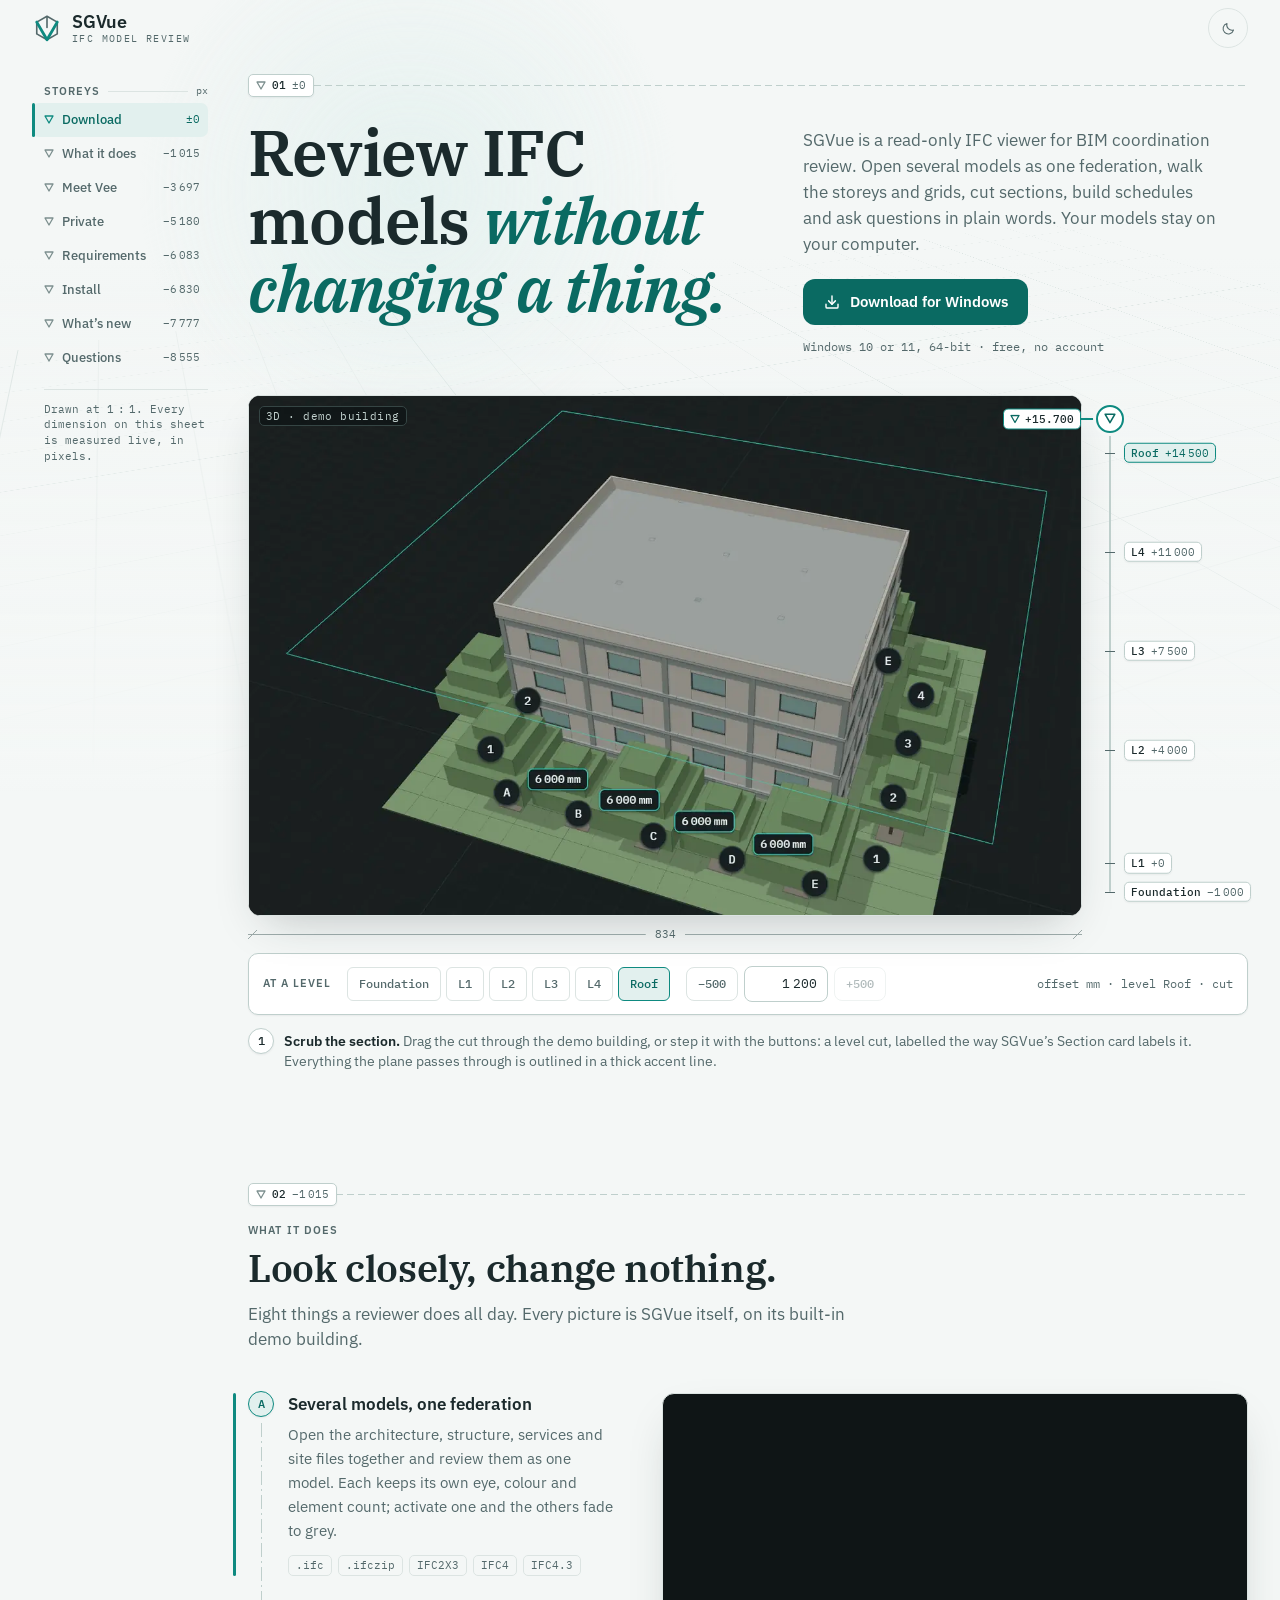
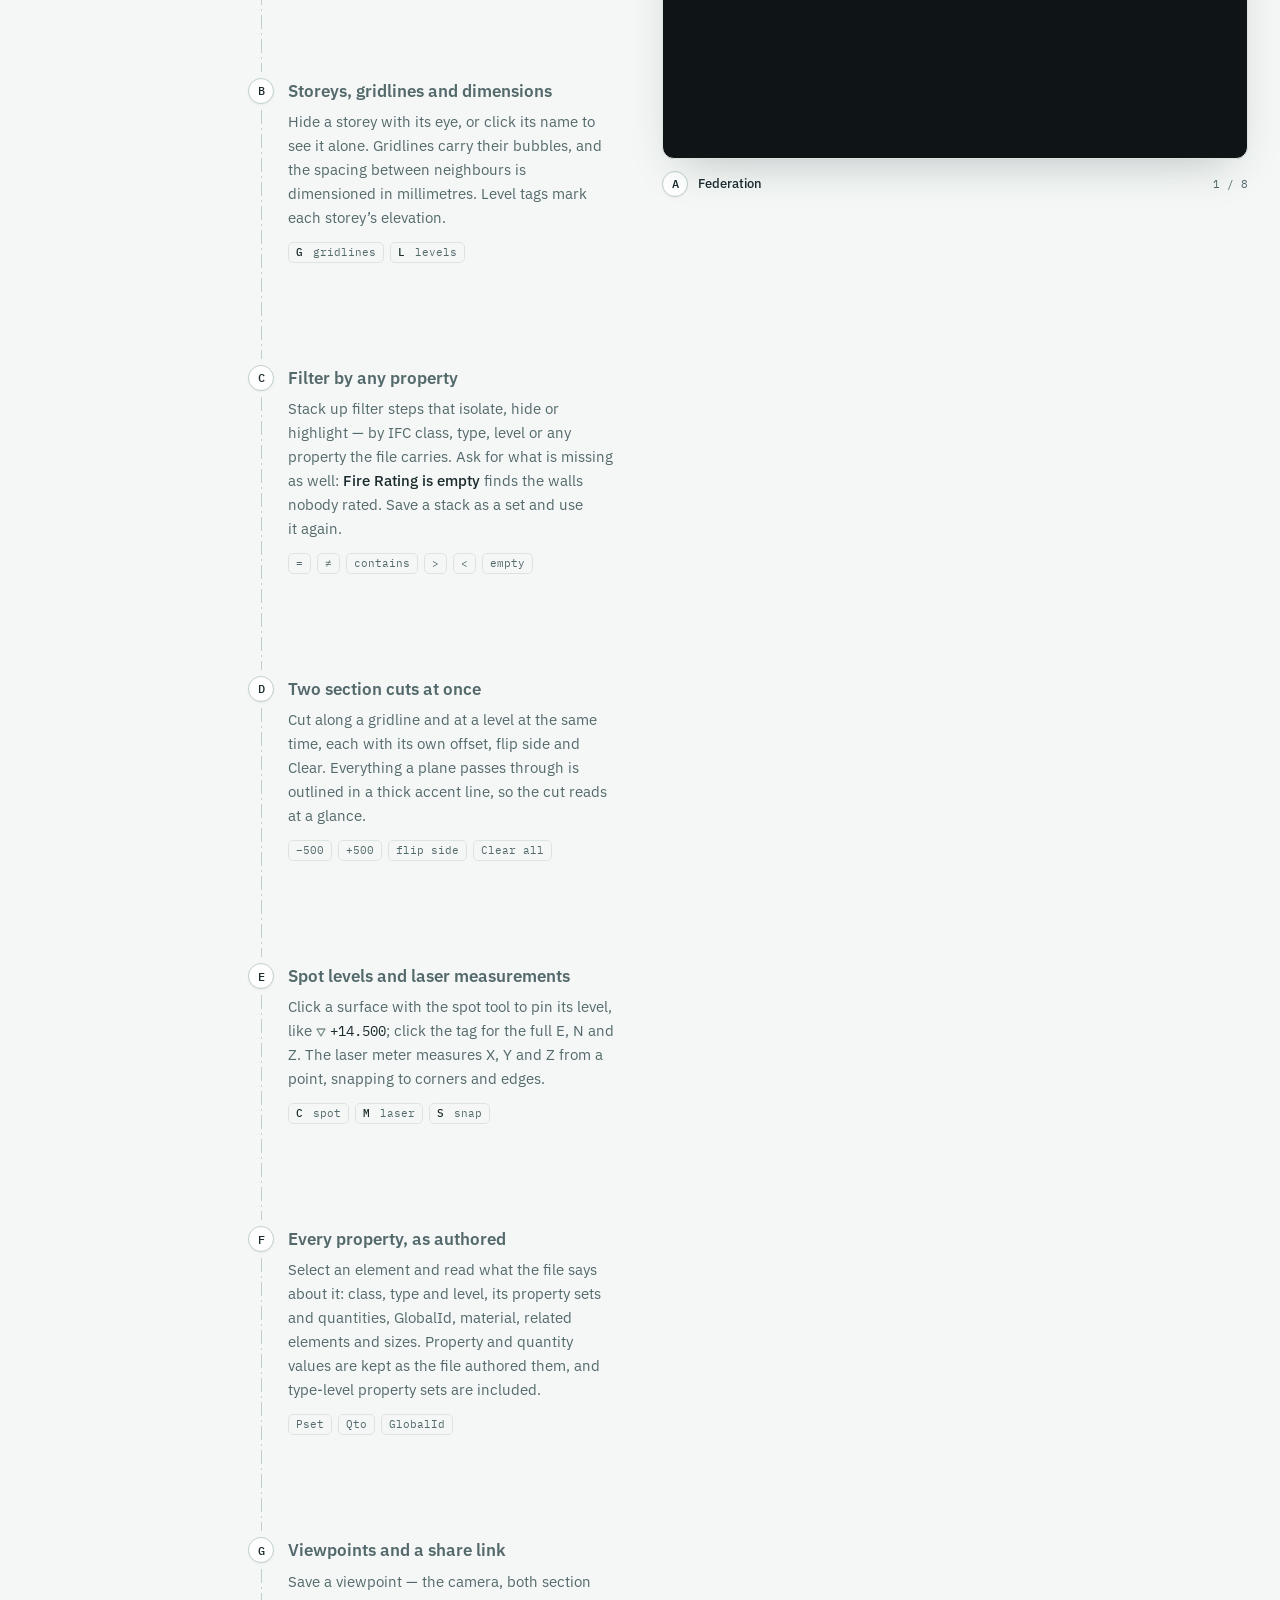
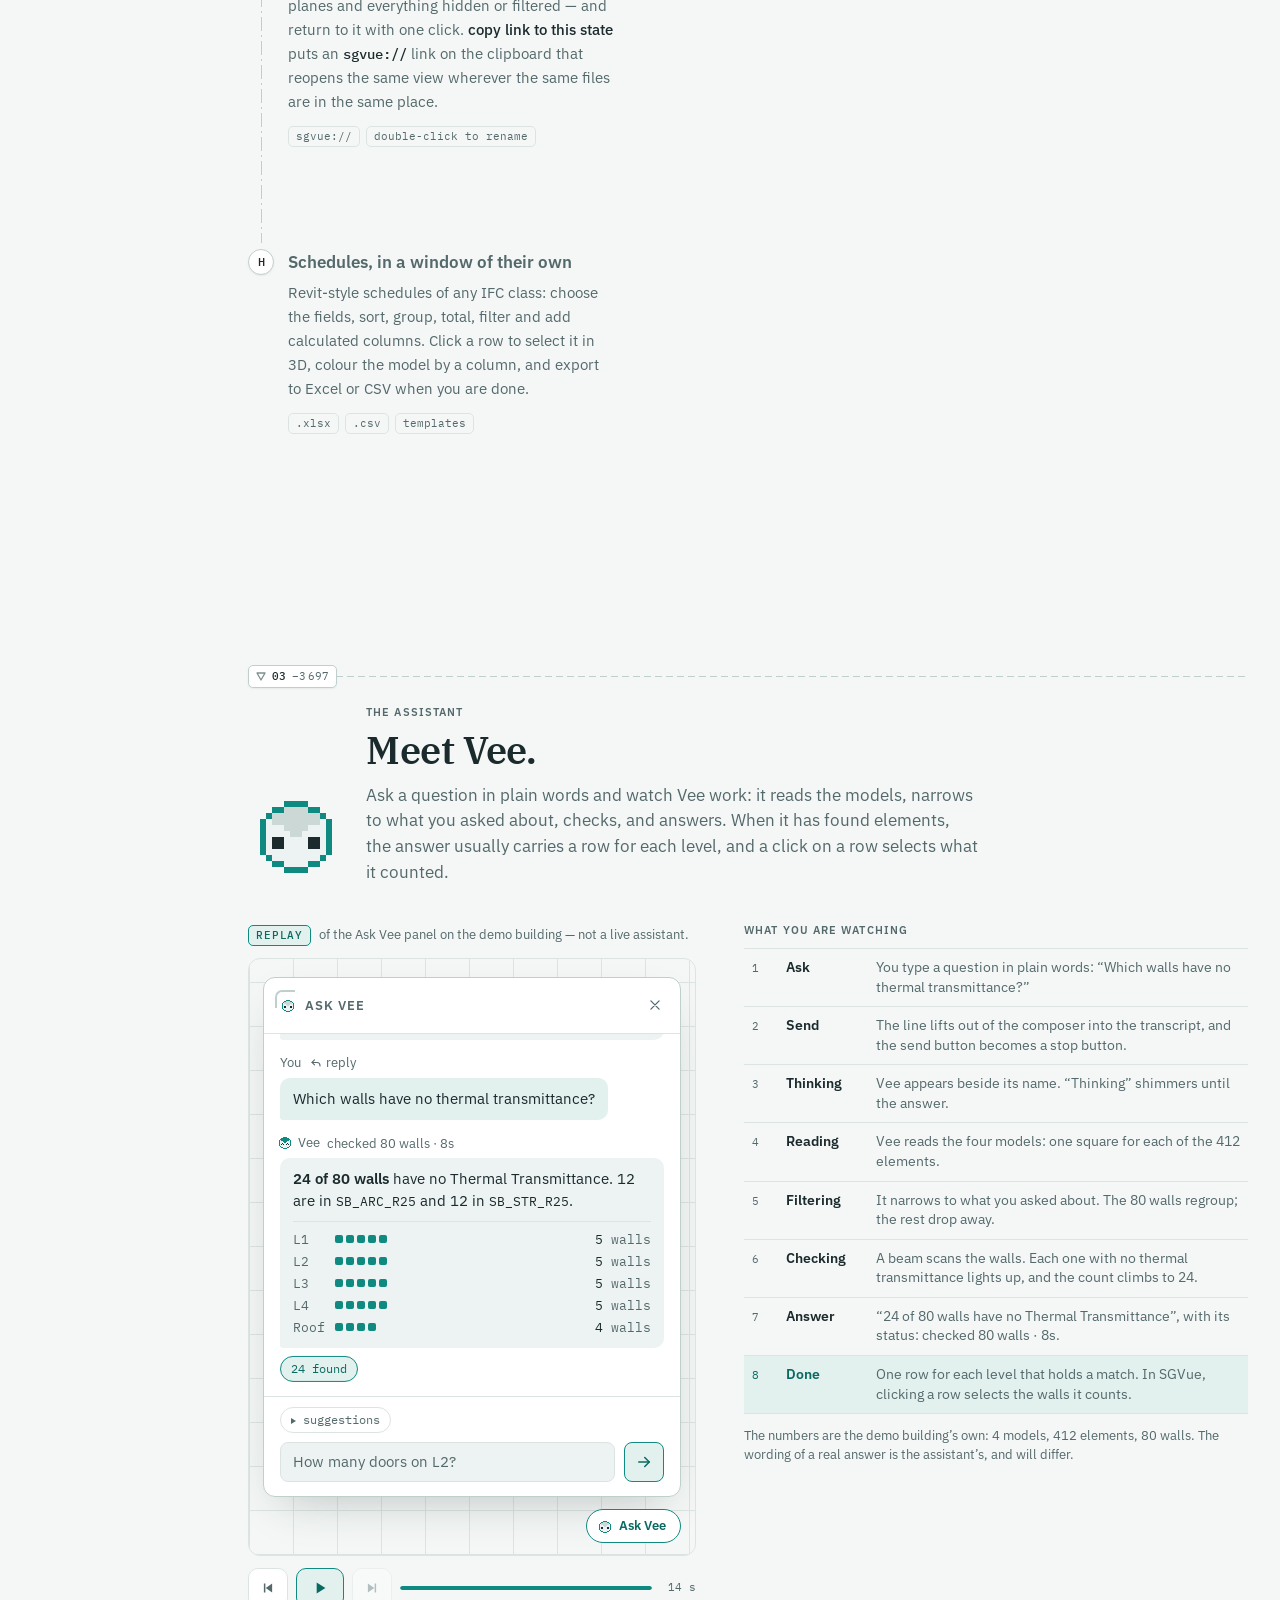
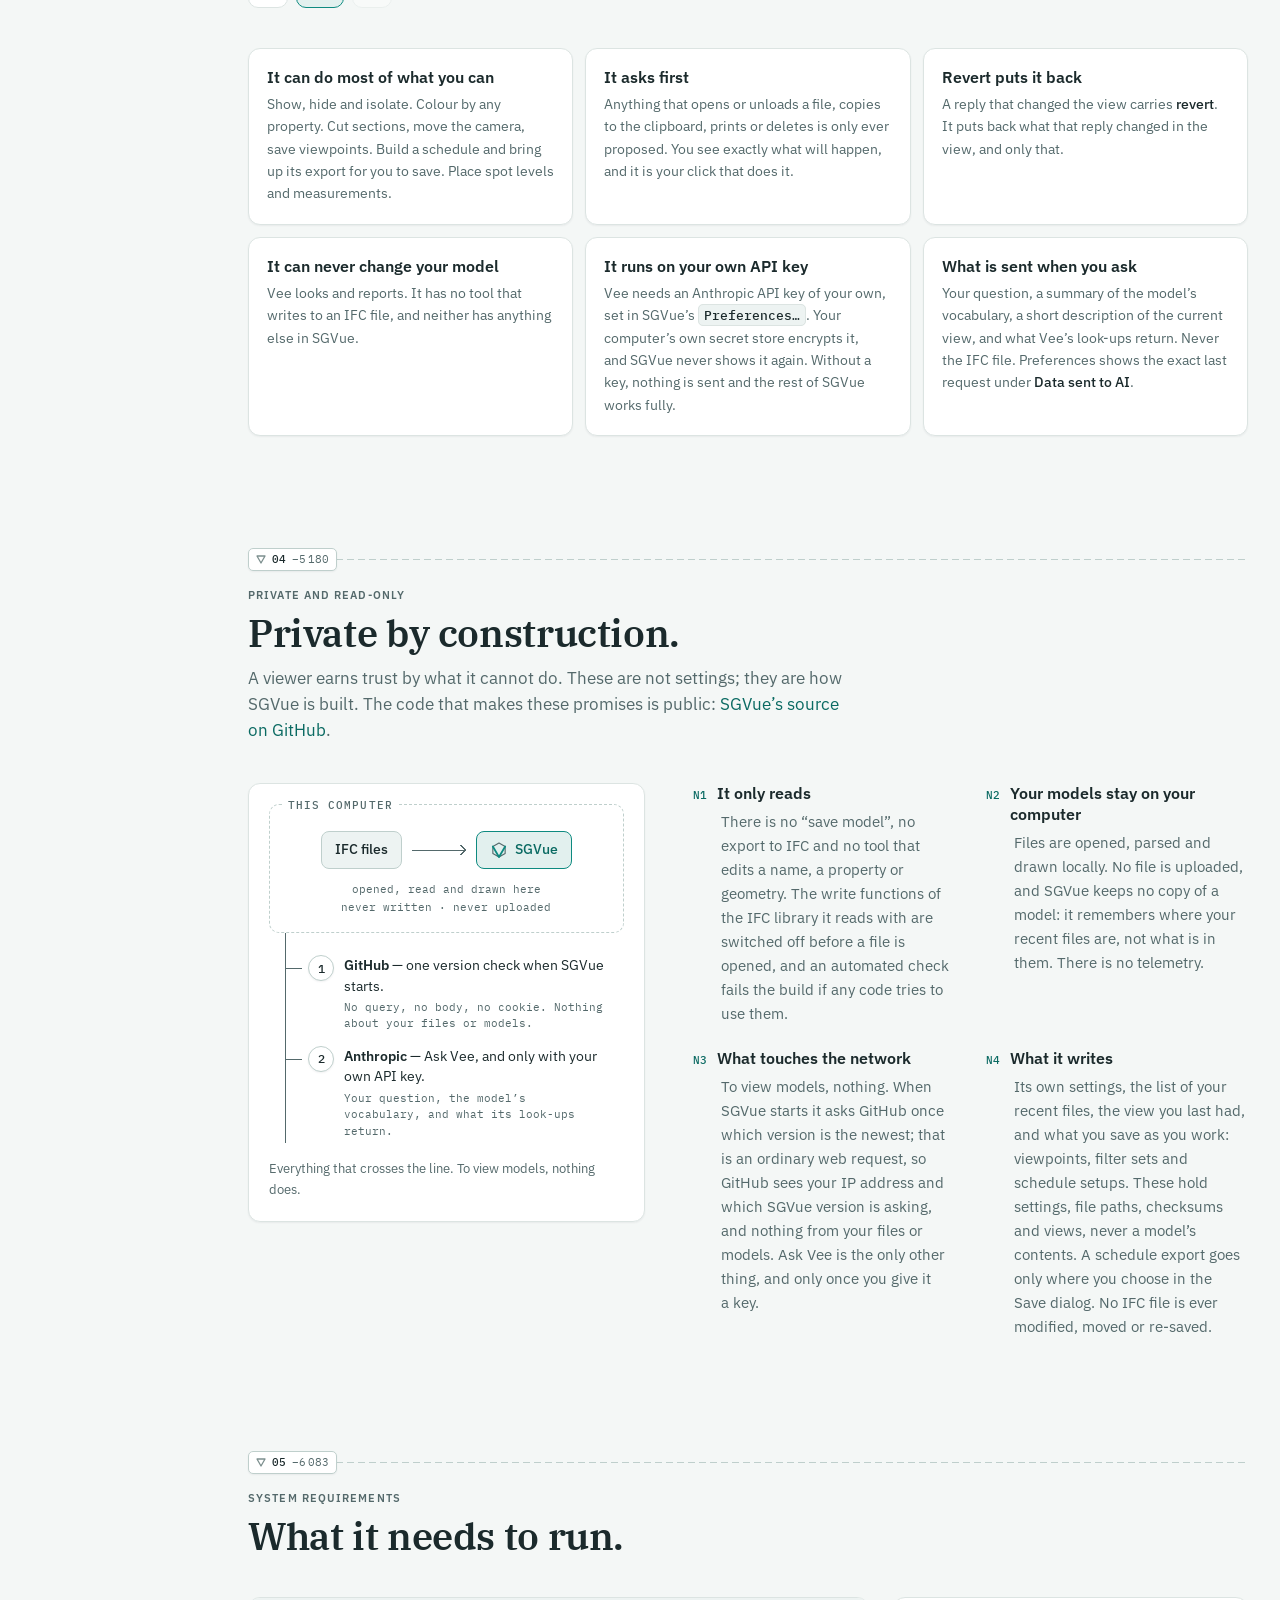
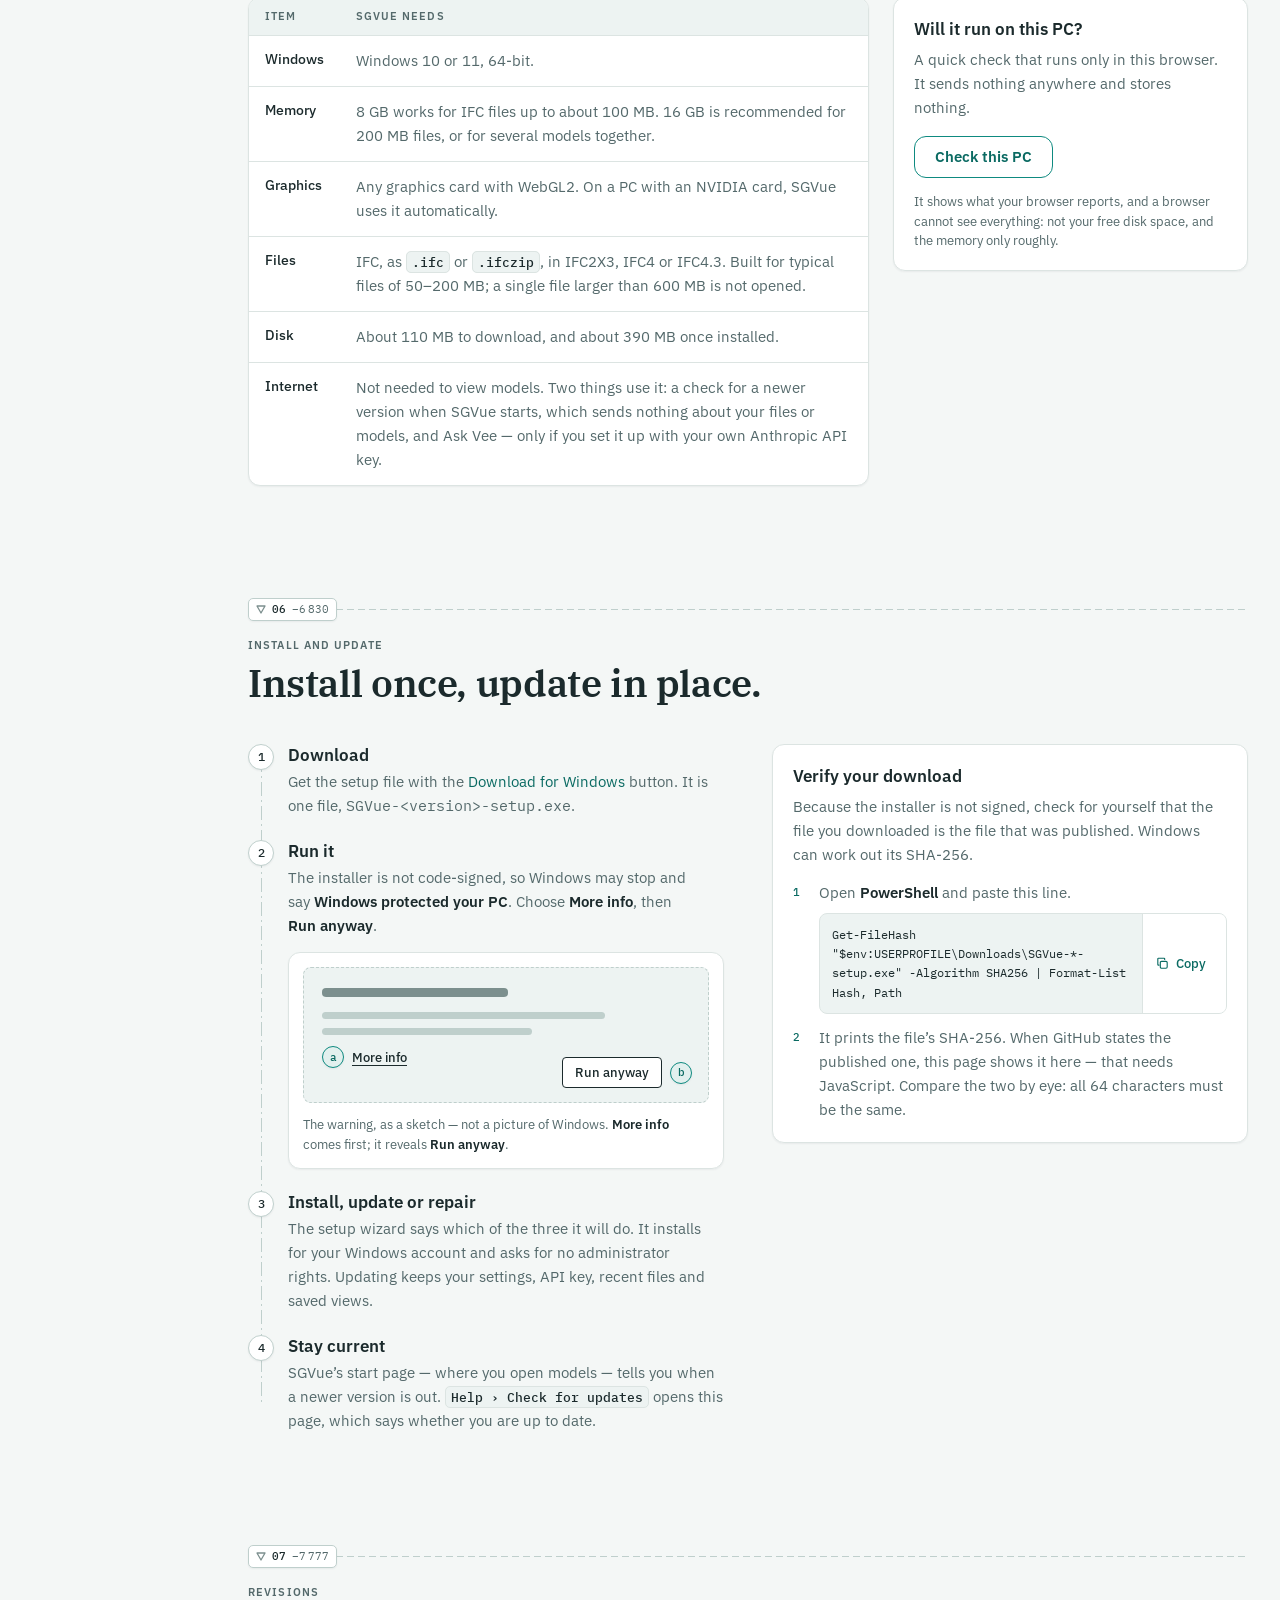
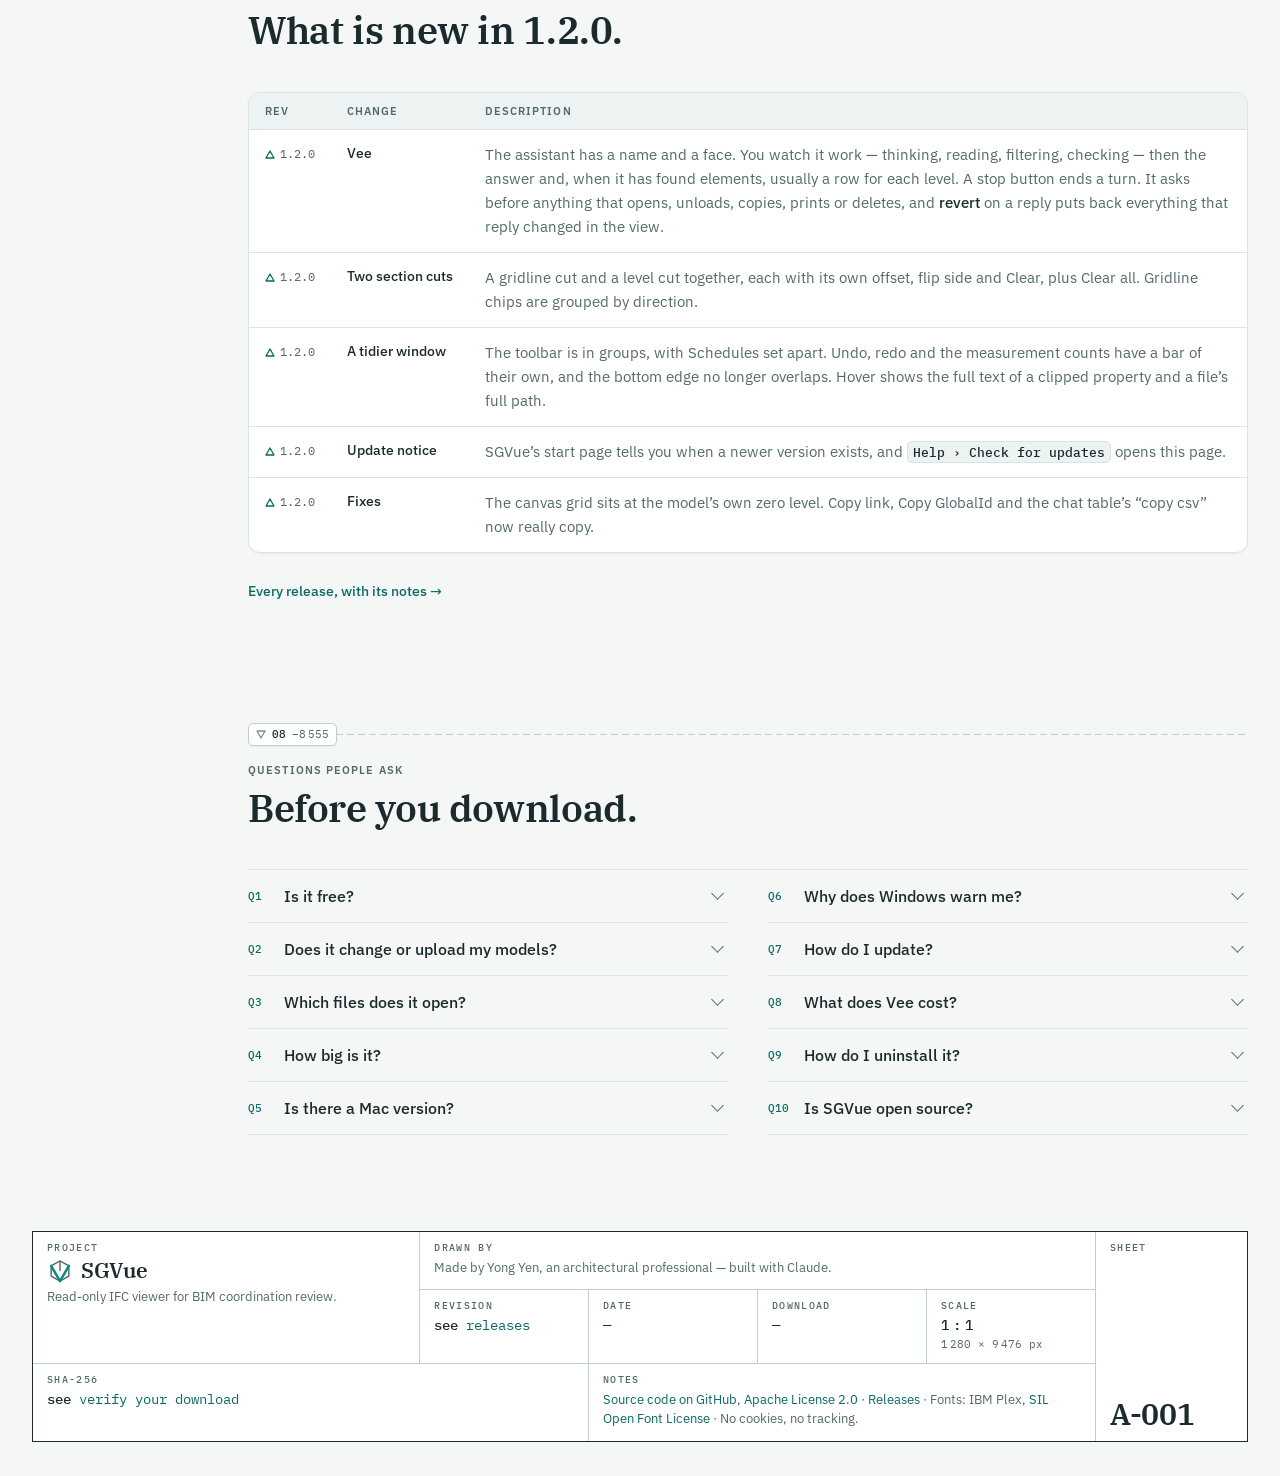
==== commit 7b73805d: "The download page says SGVue is open source; small review notes The title block, a new question and " ====
--- a/index.html
+++ b/index.html
@@ -6,7 +6,7 @@
 <meta http-equiv="Content-Security-Policy" content="default-src 'none'; script-src 'self'; style-src 'self'; img-src 'self'; font-src 'self'; connect-src https://api.github.com; base-uri 'none'; form-action 'none'">
 <meta name="referrer" content="no-referrer">
 <title>SGVue — read-only IFC viewer for BIM coordination review</title>
-<meta name="description" content="SGVue is a read-only IFC viewer for Windows. Open several models as one federation, walk the storeys and grids, cut sections, build schedules and ask questions. Your models stay on your computer.">
+<meta name="description" content="SGVue is an open-source, read-only IFC viewer for Windows. Open several models as one federation, walk the storeys and grids, cut sections, build schedules and ask questions. Your models stay on your computer.">
 <meta name="author" content="Yong Yen">
 <meta name="theme-color" content="#F4F7F6" media="(prefers-color-scheme: light)">
 <meta name="theme-color" content="#0F1516" media="(prefers-color-scheme: dark)">
@@ -101,14 +101,14 @@
         <div class="hero-side">
           <p class="lede">SGVue is a read-only IFC viewer for BIM coordination review. Open several models as one federation, walk the storeys and grids, cut sections, build schedules and ask questions in plain words. Your models stay on your computer.</p>
           <!-- Without JavaScript, or without an answer from GitHub, the button is a plain link to the
-               latest release's page (all its files). With both, site.js points it at the one file
-               for this computer, or puts a note in its place (dl-note). -->
+               latest release's page (all its files) — except on a Mac, where a note takes its place.
+               With both, site.js points it at the one file for this computer, or puts a note in its
+               place (dl-note); the one quiet link under it is site.js's "Other downloads" (dl-sub). -->
           <div class="cta" id="cta">
             <a class="btn" data-download href="https://github.com/sgvue/releases/releases/latest">
               <svg width="18" height="18" aria-hidden="true"><use href="#i-dl"/></svg>
               <span data-dl-label>Download for Windows</span>
             </a>
-            <a class="link" href="https://github.com/sgvue/releases/releases">All releases →</a>
           </div>
           <p class="dl-note" id="dl-note" hidden></p>
           <p class="dl-sub" id="dl-sub" hidden></p>
@@ -381,7 +381,7 @@
         <p class="lvl-tag" aria-hidden="true"><svg class="tri" width="10" height="9"><use href="#i-tri"/></svg><b>04</b><span data-elev="private"></span></p>
         <p class="eyebrow">Private and read-only</p>
         <h2 id="h-private">Private by construction.</h2>
-        <p class="sub">A viewer earns trust by what it cannot do. These are not settings; they are how SGVue is built.</p>
+        <p class="sub">A viewer earns trust by what it cannot do. These are not settings; they are how SGVue is built. The code that makes these promises is public: <a href="https://github.com/sgvue/sgvue">SGVue’s source on GitHub</a>.</p>
       </header>
 
       <div class="priv">
@@ -470,7 +470,8 @@
       <div class="inst">
         <!-- The steps for the computer the download area picked a file for: Windows unless that is a Mac. -->
         <ol class="steps" data-os="win">
-          <li class="step"><span class="bubble" aria-hidden="true">1</span><div><h3>Download</h3><p>Get the setup file with the <a href="#top">Download for Windows</a> button. It is one file, <span class="mono" data-rel-file>SGVue-&lt;version&gt;-setup.exe</span>.</p></div></li>
+          <!-- `data-win-none`: shown instead when the latest release has no setup file, so there is no Windows button to point at. -->
+          <li class="step"><span class="bubble" aria-hidden="true">1</span><div><h3>Download</h3><p data-win-file>Get the setup file with the <a href="#top">Download for Windows</a> button. It is one file, <span class="mono" data-rel-file>SGVue-&lt;version&gt;-setup.exe</span>.</p><p data-win-none hidden>The latest release has no installer for Windows. Every published version is on the <a href="https://github.com/sgvue/releases/releases">releases page</a>.</p></div></li>
           <li class="step"><span class="bubble" aria-hidden="true">2</span><div><h3>Run it</h3><p>The installer is not code-signed, so Windows may stop and say <strong>Windows protected your PC</strong>. Choose <strong>More info</strong>, then <strong>Run anyway</strong>.</p>
             <figure class="sketch">
               <div class="sketch-win" aria-hidden="true">
@@ -495,7 +496,7 @@
           <div class="verify" id="verify">
             <h3>Verify your download</h3>
             <div data-os="win">
-              <p>Because the installer is not signed, check for yourself that the file you downloaded is the file that was published. Windows can compare the two.</p>
+              <p>Because the installer is not signed, check for yourself that the file you downloaded is the file that was published. Windows can work out its SHA-256.</p>
               <ol class="vsteps">
                 <li>
                   <p>Open <strong>PowerShell</strong> and paste this line.</p>
@@ -504,19 +505,21 @@
                 <li>
                   <p data-rel-hide>It prints the file’s SHA-256. When GitHub states the published one, this page shows it here — that needs JavaScript. Compare the two by eye: all 64 characters must be the same.</p>
                   <p data-rel-show hidden>It prints <code class="inl">True</code> when the file matches the published one, and <code class="inl">False</code> when it does not. If your download is not in Downloads, change the path.</p>
+                  <!-- GitHub answered, but stated no SHA-256 for the file shown (or there is no Windows file). -->
+                  <p data-rel-none hidden>It prints the file’s SHA-256. GitHub has not stated the published one, so this page has nothing to compare it with.</p>
                 </li>
               </ol>
             </div>
             <div data-os="mac" hidden>
-              <p>SGVue for Mac is not signed or notarised by Apple, so check for yourself that the file you downloaded is the file that was published. Your Mac can work out its SHA-256.</p>
+              <p>SGVue for Mac is not notarised by Apple, so check for yourself that the file you downloaded is the file that was published. Your Mac can work out its SHA-256.</p>
               <ol class="vsteps">
                 <li>
                   <p>Open <strong>Terminal</strong> and paste this line.</p>
                   <div class="code"><code id="v-cmd-mac"></code><button type="button" class="copy" data-copy="v-cmd-mac" aria-label="Copy the Terminal line"><svg width="15" height="15" aria-hidden="true"><use href="#i-copy"/></svg><span>Copy</span></button></div>
                 </li>
                 <li>
-                  <p data-rel-hide>It prints the file’s SHA-256, then its name. When GitHub states the published one, this page shows it here, to compare by eye: all 64 characters must be the same.</p>
                   <p data-rel-show hidden>It prints the file’s SHA-256, then its name. Compare it with the published one below, by eye: all 64 characters must be the same. If your download is not in Downloads, change the path.</p>
+                  <p data-rel-none hidden>It prints the file’s SHA-256, then its name. GitHub has not stated the published one, so this page has nothing to compare it with.</p>
                 </li>
               </ol>
             </div>
@@ -573,6 +576,7 @@
         <details class="q"><summary><span class="q-n" aria-hidden="true">Q7</span>How do I update?</summary><div class="q-a"><p>On Windows, download the newer setup file and run it over the old one: the wizard says <strong>Update</strong>, and your settings, API key, recent files and saved views are kept.<span data-mac-only hidden> On a Mac, drag the newer SGVue into Applications and choose <strong>Replace</strong>.</span> SGVue’s start page shows a notice when a newer version exists.</p></div></details>
         <details class="q"><summary><span class="q-n" aria-hidden="true">Q8</span>What does Vee cost?</summary><div class="q-a"><p>SGVue charges nothing for it. Vee runs on your own Anthropic API key, so Anthropic bills your account for what you use; how much depends on the model you choose in Preferences and how much you ask. Without a key, nothing is sent and nothing is charged.</p></div></details>
         <details class="q"><summary><span class="q-n" aria-hidden="true">Q9</span>How do I uninstall it?</summary><div class="q-a"><p>In Windows, open <span class="kbd">Settings › Apps</span>, find SGVue in the list of installed apps and choose Uninstall. The uninstaller removes the app and keeps your settings, recent files and saved views.<span data-mac-only hidden> On a Mac, drag SGVue from Applications to the Trash.</span> It never touches your IFC files.</p></div></details>
+        <details class="q"><summary><span class="q-n" aria-hidden="true">Q10</span>Is SGVue open source?</summary><div class="q-a"><p>Yes. Its source code is public on GitHub, at <a href="https://github.com/sgvue/sgvue">github.com/sgvue/sgvue</a>, under the <a href="https://github.com/sgvue/sgvue/blob/main/LICENSE">Apache License 2.0</a>. The licence grants no right to use the name SGVue or its logo.</p></div></details>
         </div>
       </div>
     </section>
@@ -613,7 +617,7 @@
     </div>
     <div class="tb-c tb-notes">
       <span class="tb-k">Notes</span>
-      <p><a href="https://github.com/sgvue/releases/releases">Releases</a> · Fonts: IBM Plex, <a href="fonts/OFL.txt">SIL Open Font License</a> · No cookies, no tracking.</p>
+      <p><a href="https://github.com/sgvue/sgvue">Source code on GitHub</a>, <a href="https://github.com/sgvue/sgvue/blob/main/LICENSE">Apache License 2.0</a> · <a href="https://github.com/sgvue/releases/releases">Releases</a> · Fonts: IBM Plex, <a href="fonts/OFL.txt">SIL Open Font License</a> · No cookies, no tracking.</p>
     </div>
     <div class="tb-c tb-sheet">
       <span class="tb-k">Sheet</span>
--- a/site.css
+++ b/site.css
@@ -383,7 +383,6 @@
 .rp-cells{display:flex;gap:3px}
 .rp-cells i{width:8px;height:8px;border-radius:2px;background:var(--accent)}
 .rp.is-live .rp-cells i{visibility:hidden}
-.rp.is-live .rp-cells.is-set i{visibility:visible}
 .rp-n{margin-left:auto;color:var(--muted)}
 .rp-n b{font-weight:400;color:var(--ink)}
 .rp-chips{margin-top:8px}
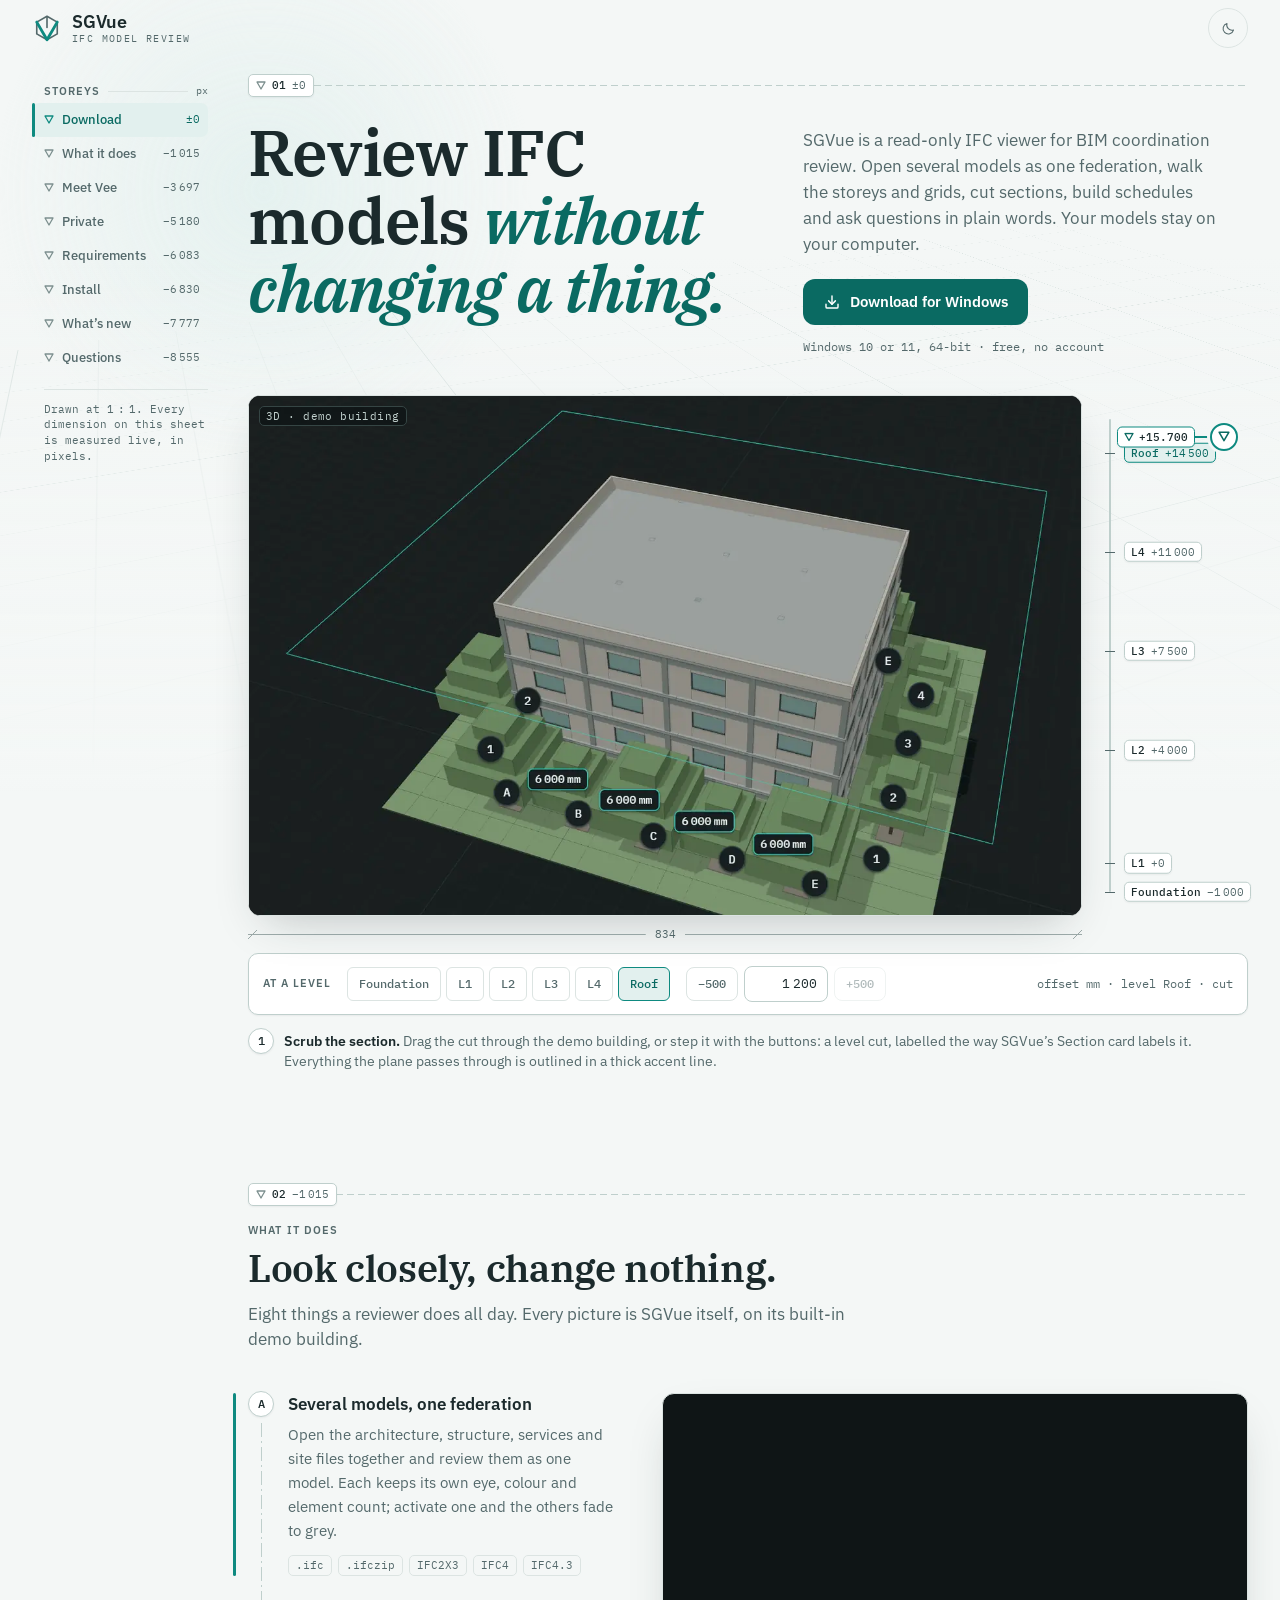
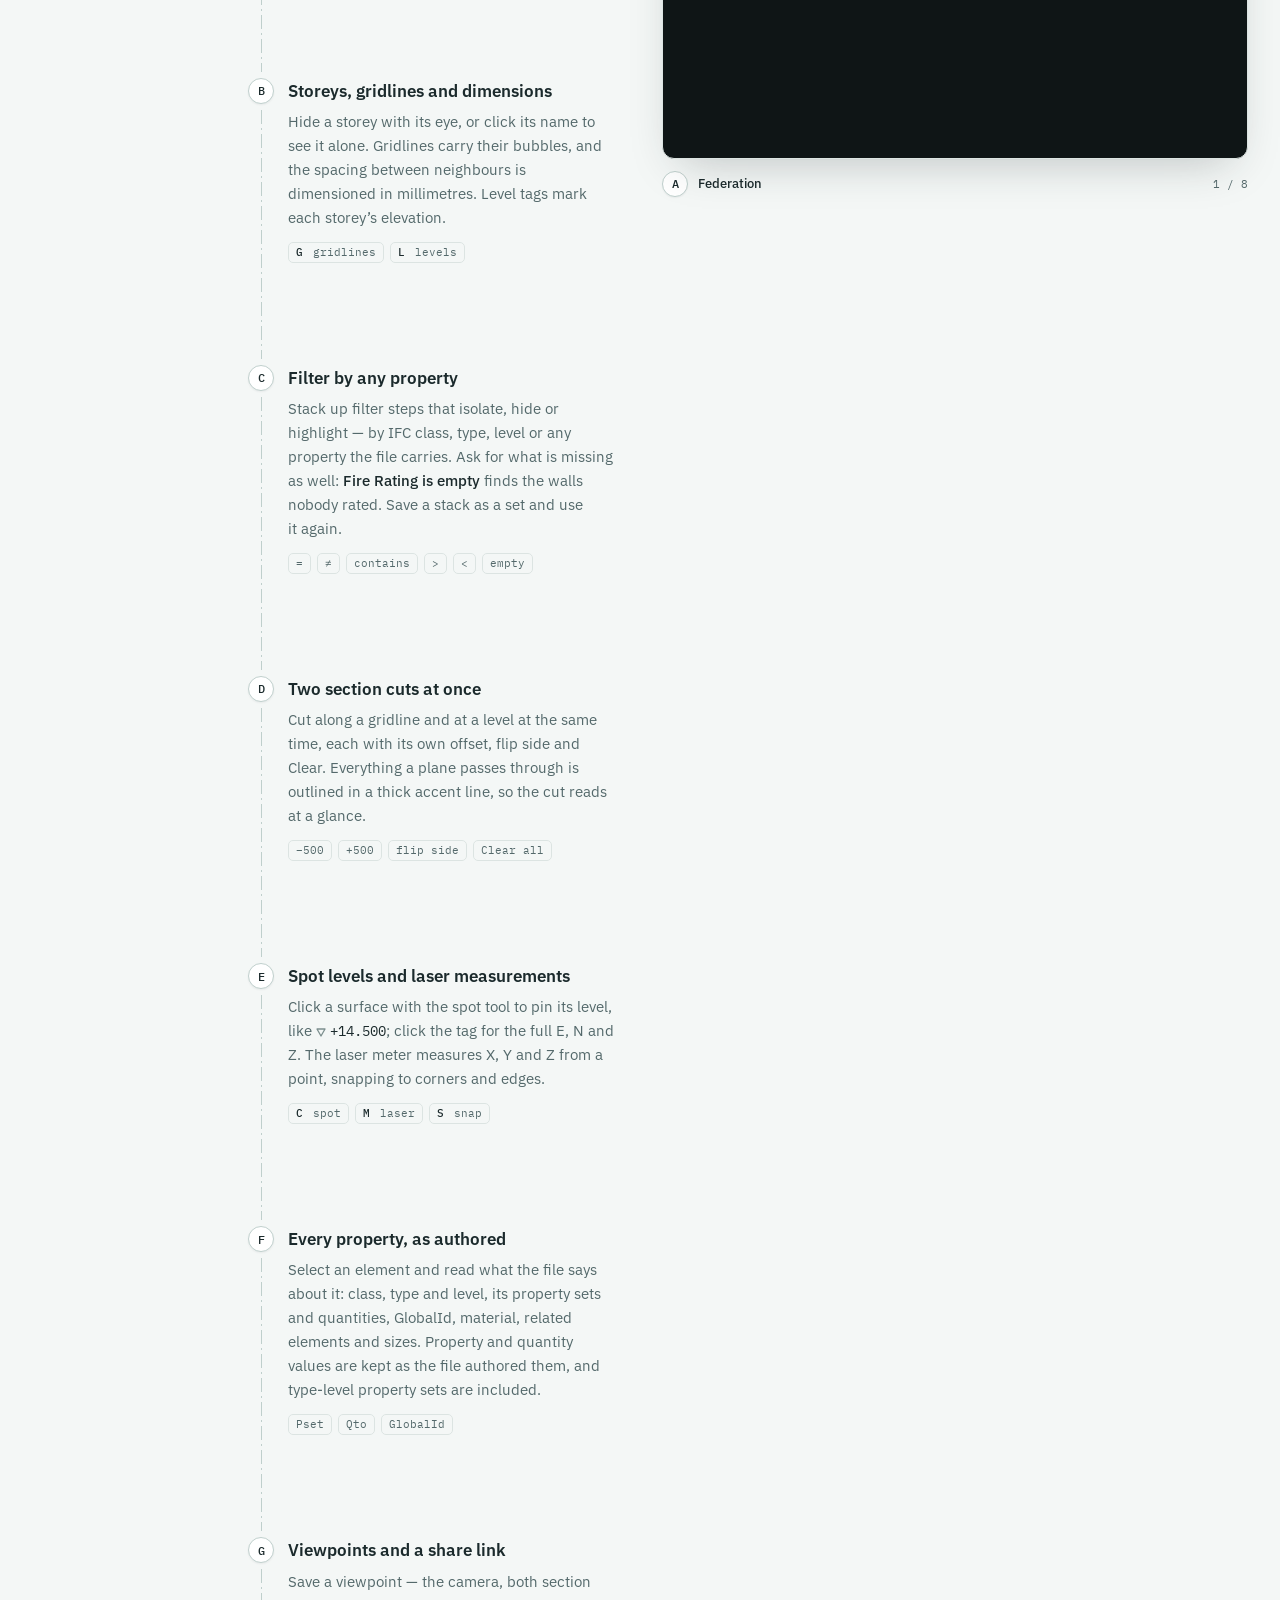
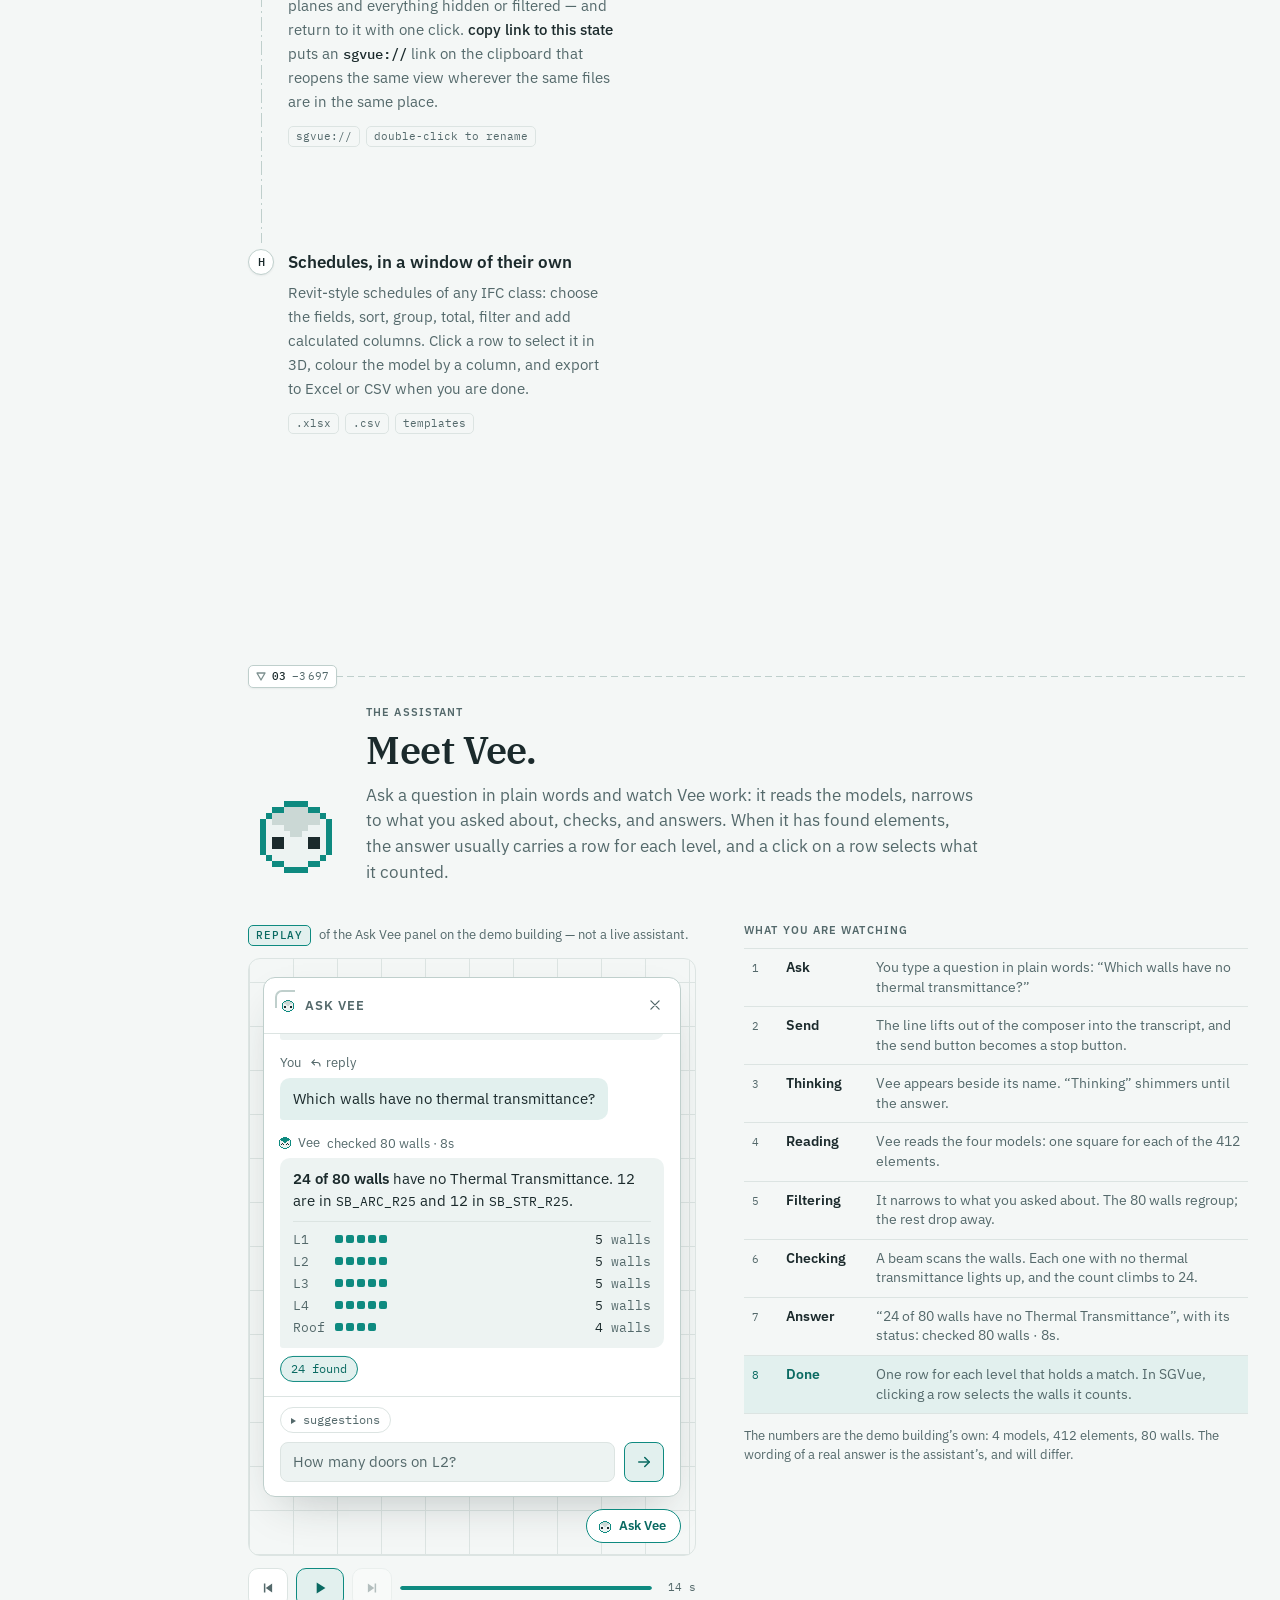
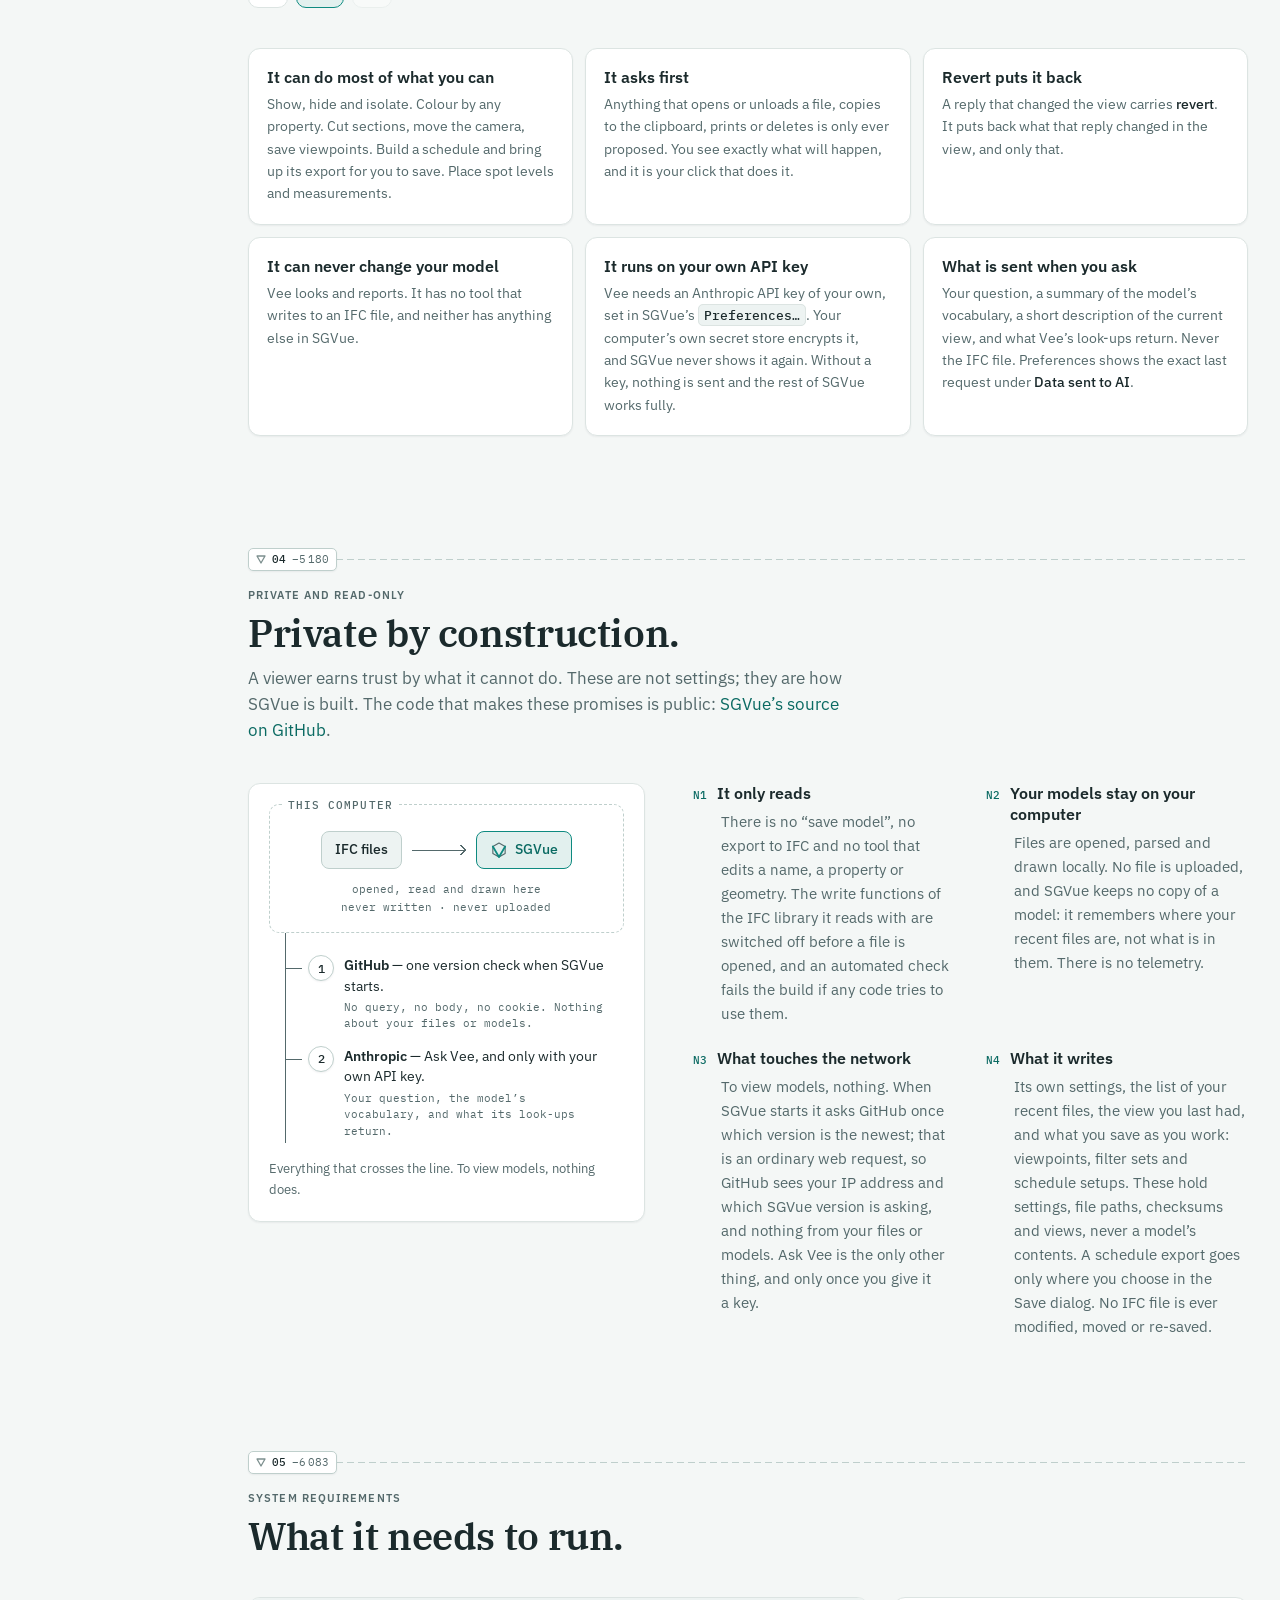
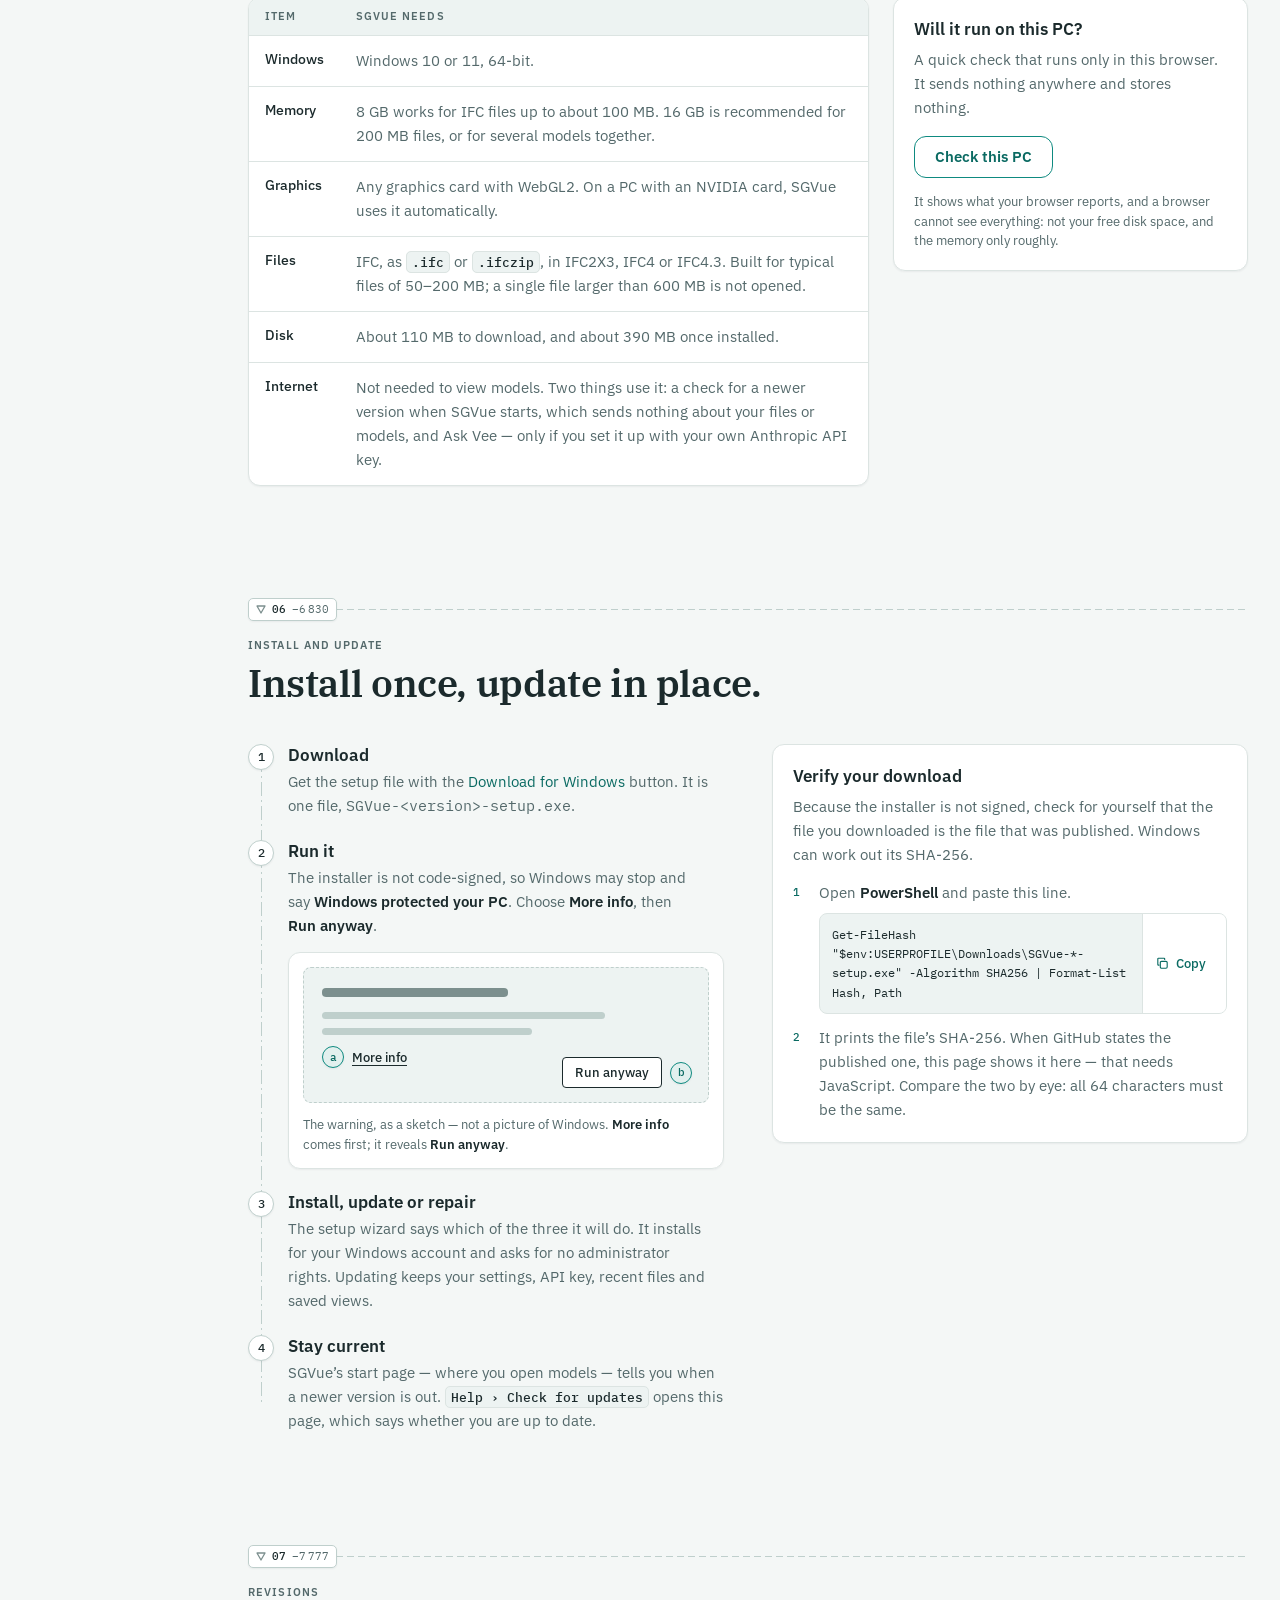
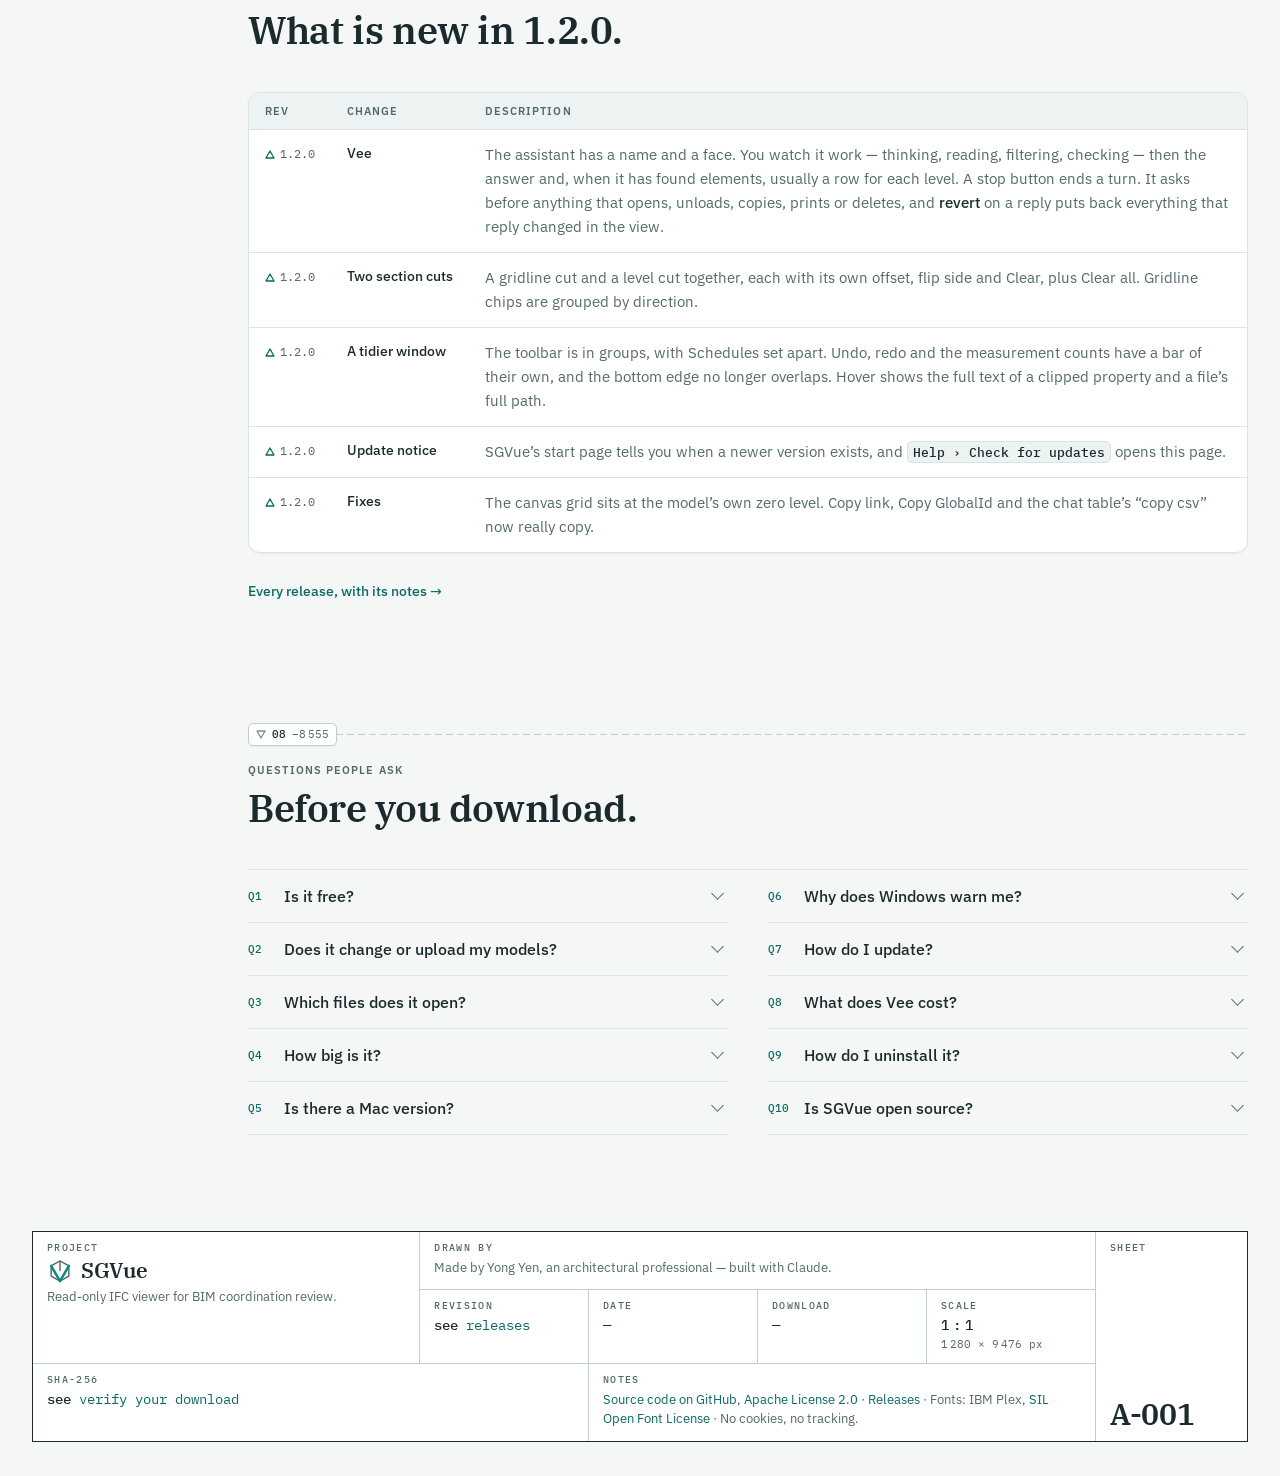
==== commit 3881959c: "SGVue for Mac: the page says Windows and Mac" ====
--- a/index.html
+++ b/index.html
@@ -6,7 +6,7 @@
 <meta http-equiv="Content-Security-Policy" content="default-src 'none'; script-src 'self'; style-src 'self'; img-src 'self'; font-src 'self'; connect-src https://api.github.com; base-uri 'none'; form-action 'none'">
 <meta name="referrer" content="no-referrer">
 <title>SGVue — read-only IFC viewer for BIM coordination review</title>
-<meta name="description" content="SGVue is an open-source, read-only IFC viewer for Windows. Open several models as one federation, walk the storeys and grids, cut sections, build schedules and ask questions. Your models stay on your computer.">
+<meta name="description" content="SGVue is an open-source, read-only IFC viewer for Windows and Mac. Open several models as one federation, walk the storeys and grids, cut sections, build schedules and ask questions. Your models stay on your computer.">
 <meta name="author" content="Yong Yen">
 <meta name="theme-color" content="#F4F7F6" media="(prefers-color-scheme: light)">
 <meta name="theme-color" content="#0F1516" media="(prefers-color-scheme: dark)">
@@ -487,7 +487,7 @@
         </ol>
         <ol class="steps" data-os="mac" hidden>
           <li class="step"><span class="bubble" aria-hidden="true">1</span><div><h3>Download</h3><p>Get the disk image with the <a href="#top">Download for Mac</a> button. It is one file, <span class="mono" data-rel-file>SGVue-&lt;version&gt;.dmg</span>.</p></div></li>
-          <li class="step"><span class="bubble" aria-hidden="true">2</span><div><h3>Drag it into Applications</h3><p>Open the disk image from your Downloads folder. In the window that opens, drag <strong>SGVue</strong> onto <strong>Applications</strong>, then eject the disk image. To update later, do the same with the newer one and choose <strong>Replace</strong>.</p></div></li>
+          <li class="step"><span class="bubble" aria-hidden="true">2</span><div><h3>Drag it into Applications</h3><p>Open the disk image from your Downloads folder. In the window that opens, drag <strong>SGVue</strong> onto <strong>Applications</strong>, then eject the disk image. To update later, do the same with the newer one and choose <strong>Replace</strong>; macOS asks once more, as in step 3.</p></div></li>
           <li class="step"><span class="bubble" aria-hidden="true">3</span><div><h3>Open it the first time</h3><p>SGVue is not notarised by Apple, so the first time you open it, macOS stops and says it cannot check the app. Open <strong>System Settings</strong>, click <strong>Privacy &amp; Security</strong>, scroll down to <strong>Security</strong> and click <strong>Open Anyway</strong> — it is there for about an hour after you tried to open SGVue. Enter your login password if asked, and choose <strong>Open</strong> when the warning comes back. After that, SGVue opens like any other app.</p></div></li>
           <li class="step"><span class="bubble" aria-hidden="true">4</span><div><h3>Stay current</h3><p>SGVue’s start page — where you open models — tells you when a newer version is out. <span class="kbd">Help › Check for updates</span> opens this page, which says whether you are up to date.</p></div></li>
         </ol>
@@ -569,11 +569,11 @@
         <details class="q"><summary><span class="q-n" aria-hidden="true">Q2</span>Does it change or upload my models?</summary><div class="q-a"><p>No. SGVue has no way to write an IFC file, and your files are read on your own computer. No file is uploaded. If you use Ask Vee, your question and what it looks up to answer go to Anthropic under your own key — never the file itself.</p></div></details>
         <details class="q"><summary><span class="q-n" aria-hidden="true">Q3</span>Which files does it open?</summary><div class="q-a"><p>IFC files as <span class="kbd">.ifc</span> or <span class="kbd">.ifczip</span>, in the IFC2X3, IFC4 and IFC4.3 schemas. Open one, or several together as a federation. ifcXML is not supported, and a single file larger than 600 MB is not opened.</p></div></details>
         <details class="q"><summary><span class="q-n" aria-hidden="true">Q4</span>How big is it?</summary><div class="q-a"><p>The <span data-mac-only hidden>Windows </span>installer is about <span class="nb" data-win-size>110 MB</span>, and SGVue takes about <span class="nb">390 MB</span> once installed.<span data-mac-only hidden> The Mac disk image is about <span class="nb" data-mac-size>—</span>.</span> It is built for IFC files of 50–200 MB: 8 GB of memory works up to about 100 MB, and 16 GB is recommended for 200 MB files, or for several models together.</p></div></details>
-        <details class="q"><summary><span class="q-n" aria-hidden="true">Q5</span>Is there a Mac version?</summary><div class="q-a"><p id="q-mac">Not yet. SGVue is published for Windows 10 and 11, <span class="nb">64-bit</span>.</p></div></details>
+        <details class="q"><summary><span class="q-n" aria-hidden="true">Q5</span>Is there a Mac version?</summary><div class="q-a"><p id="q-mac">Yes, for macOS 13 Ventura or later, on Apple silicon or an Intel processor. Both disk images are on the <a href="https://github.com/sgvue/releases/releases/latest">latest release’s page</a>. SGVue is not notarised by Apple, so the first time you open it, choose <strong>Open Anyway</strong> in <span class="kbd">System Settings › Privacy &amp; Security</span>.</p></div></details>
         </div>
         <div class="faq-col">
         <details class="q"><summary><span class="q-n" aria-hidden="true">Q6</span>Why does Windows warn me?</summary><div class="q-a"><p>The installer is not code-signed, so Windows cannot tell who published it and says so before it runs. Choose <strong>More info</strong>, then <strong>Run anyway</strong>. If you would like more than that, <a href="#verify">verify your download</a> first: it takes one line in PowerShell.</p></div></details>
-        <details class="q"><summary><span class="q-n" aria-hidden="true">Q7</span>How do I update?</summary><div class="q-a"><p>On Windows, download the newer setup file and run it over the old one: the wizard says <strong>Update</strong>, and your settings, API key, recent files and saved views are kept.<span data-mac-only hidden> On a Mac, drag the newer SGVue into Applications and choose <strong>Replace</strong>.</span> SGVue’s start page shows a notice when a newer version exists.</p></div></details>
+        <details class="q"><summary><span class="q-n" aria-hidden="true">Q7</span>How do I update?</summary><div class="q-a"><p>On Windows, download the newer setup file and run it over the old one: the wizard says <strong>Update</strong>, and your settings, API key, recent files and saved views are kept.<span data-mac-only hidden> On a Mac, drag the newer SGVue into Applications and choose <strong>Replace</strong>; macOS asks once more before it opens it, as it did the first time.</span> SGVue’s start page shows a notice when a newer version exists.</p></div></details>
         <details class="q"><summary><span class="q-n" aria-hidden="true">Q8</span>What does Vee cost?</summary><div class="q-a"><p>SGVue charges nothing for it. Vee runs on your own Anthropic API key, so Anthropic bills your account for what you use; how much depends on the model you choose in Preferences and how much you ask. Without a key, nothing is sent and nothing is charged.</p></div></details>
         <details class="q"><summary><span class="q-n" aria-hidden="true">Q9</span>How do I uninstall it?</summary><div class="q-a"><p>In Windows, open <span class="kbd">Settings › Apps</span>, find SGVue in the list of installed apps and choose Uninstall. The uninstaller removes the app and keeps your settings, recent files and saved views.<span data-mac-only hidden> On a Mac, drag SGVue from Applications to the Trash.</span> It never touches your IFC files.</p></div></details>
         <details class="q"><summary><span class="q-n" aria-hidden="true">Q10</span>Is SGVue open source?</summary><div class="q-a"><p>Yes. Its source code is public on GitHub, at <a href="https://github.com/sgvue/sgvue">github.com/sgvue/sgvue</a>, under the <a href="https://github.com/sgvue/sgvue/blob/main/LICENSE">Apache License 2.0</a>. The licence grants no right to use the name SGVue or its logo.</p></div></details>
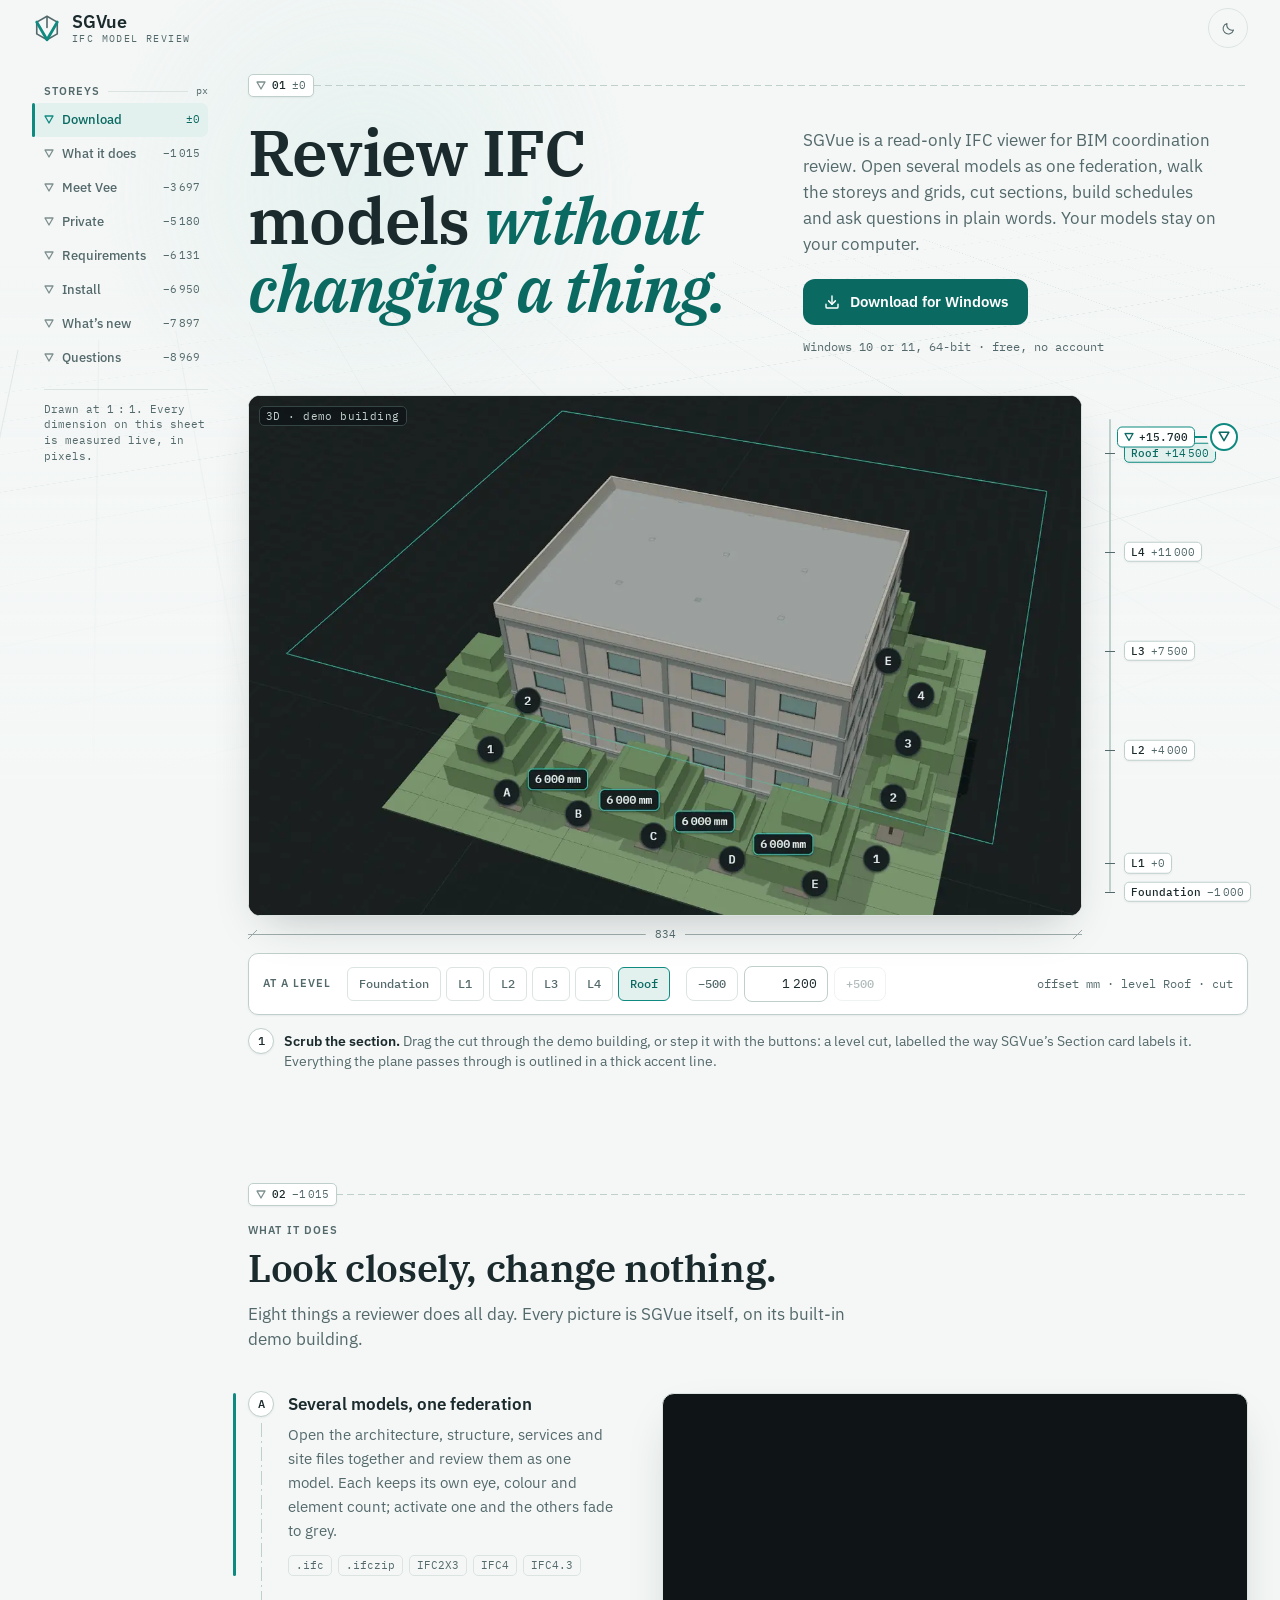
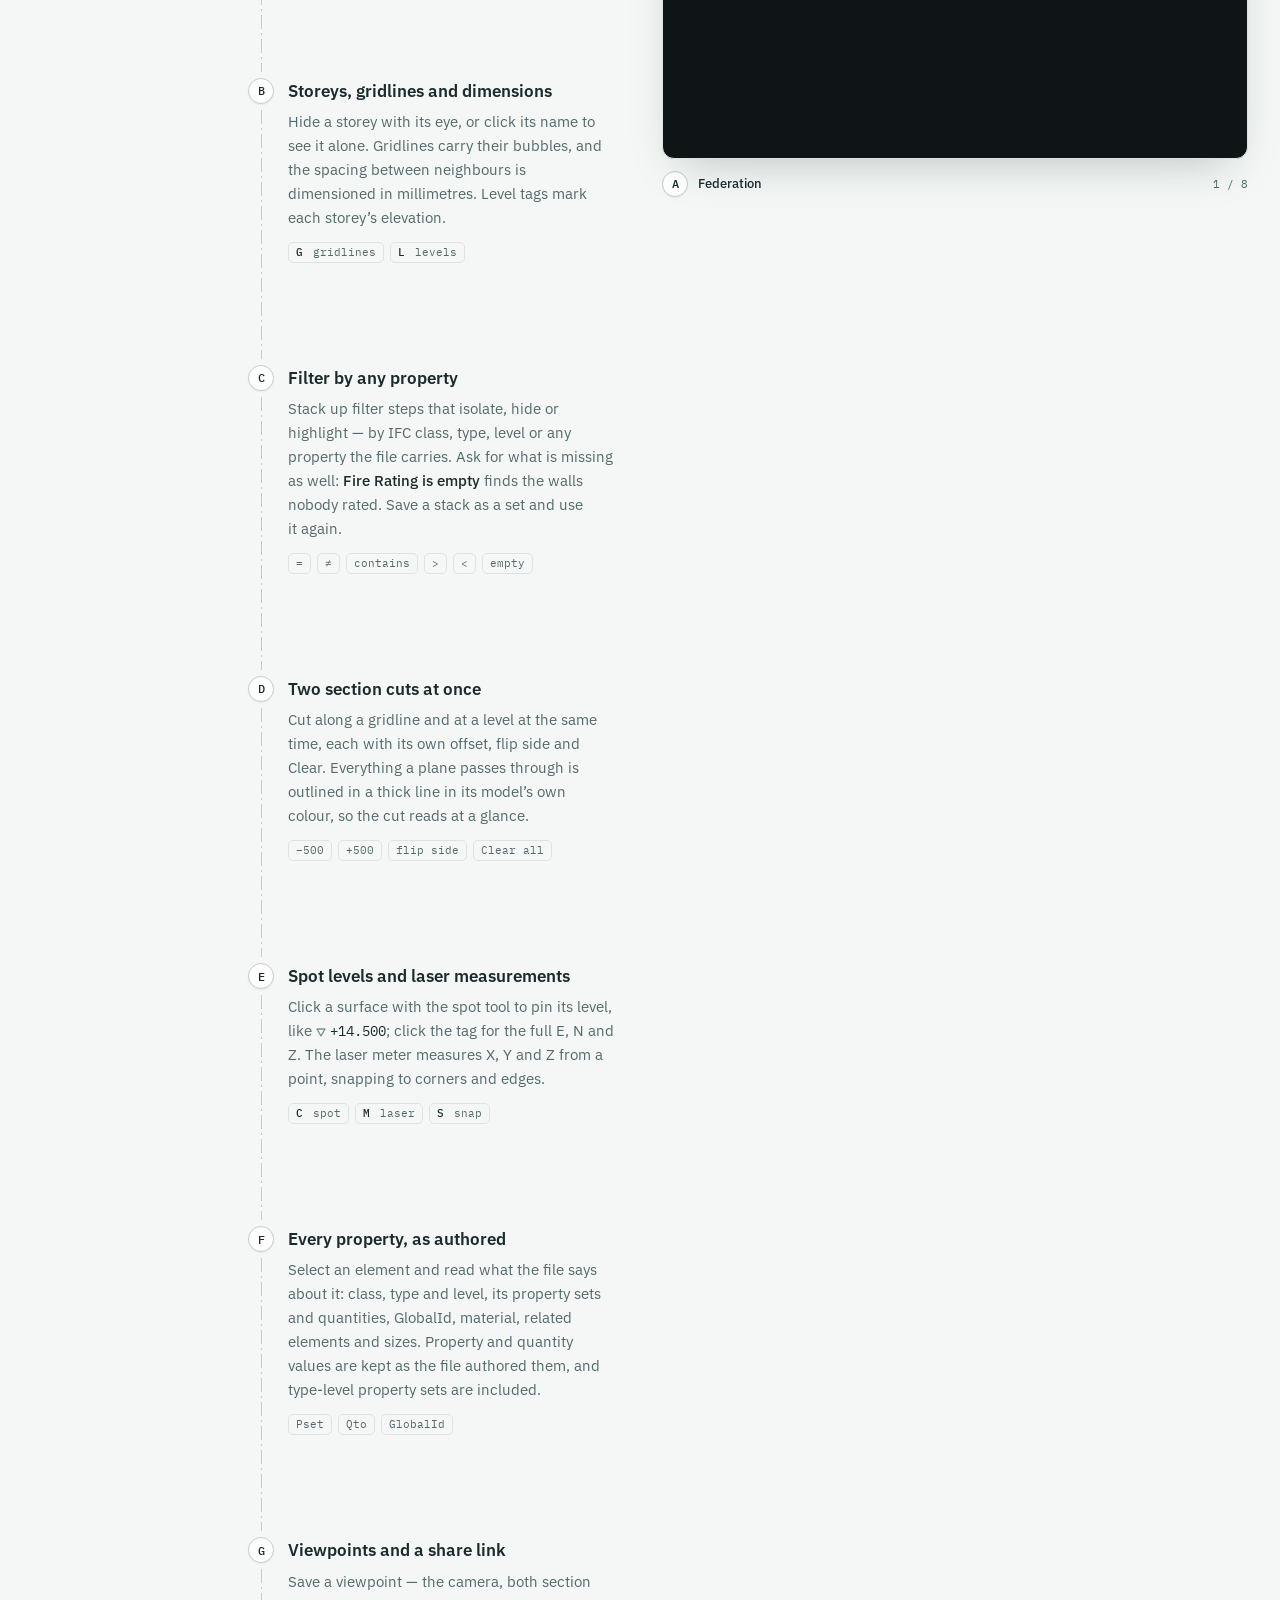
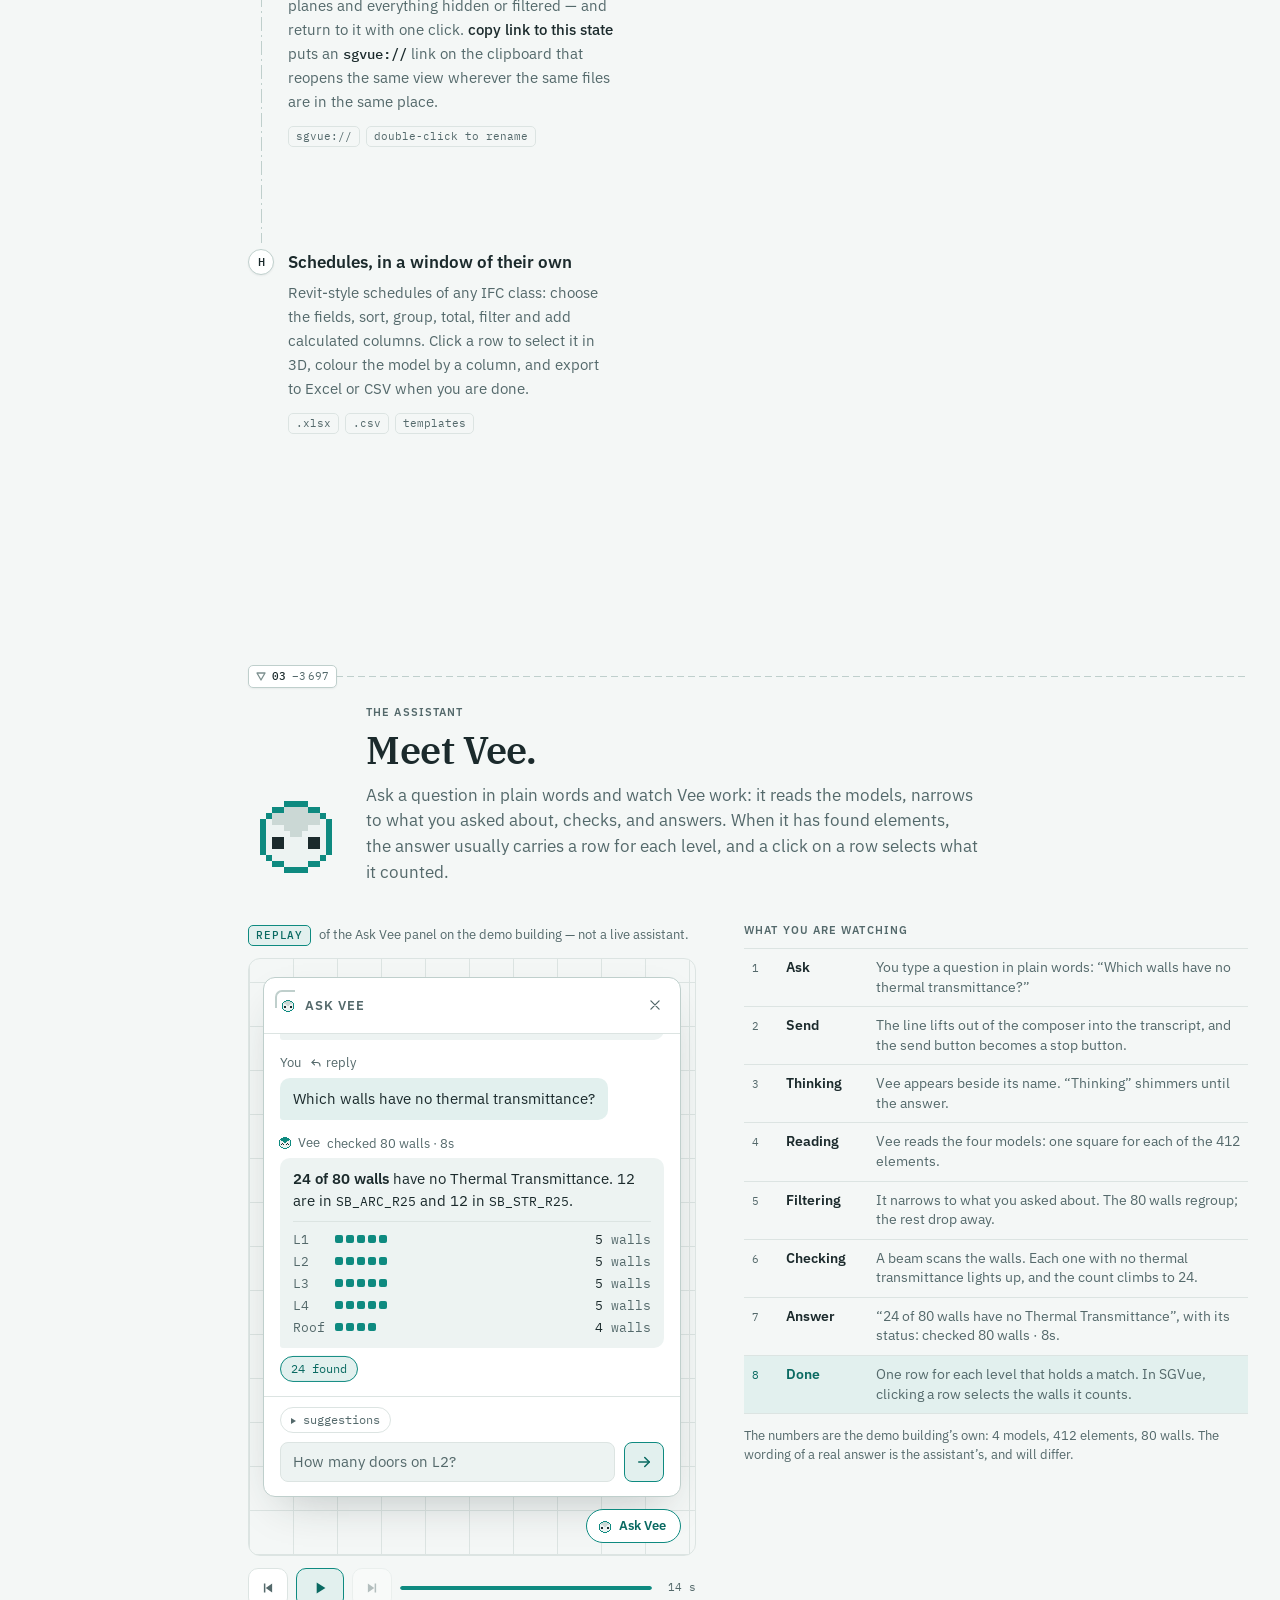
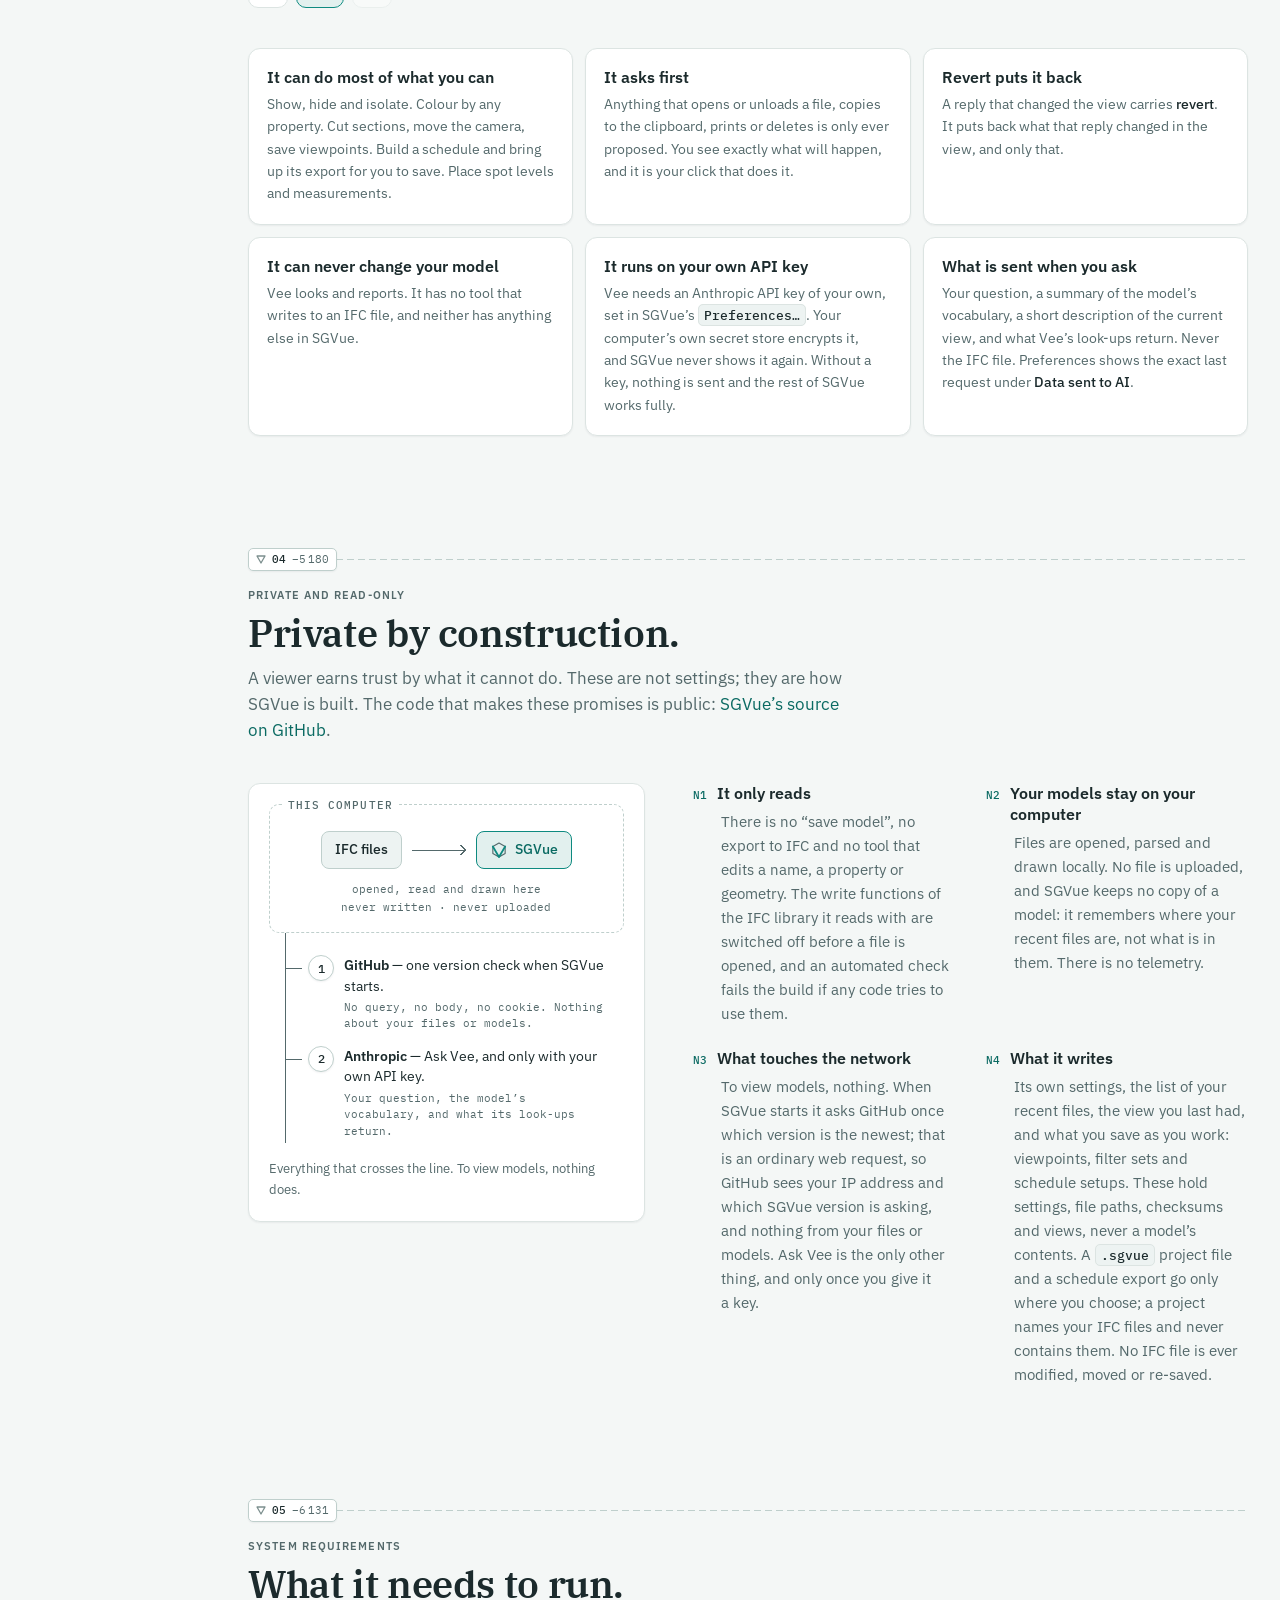
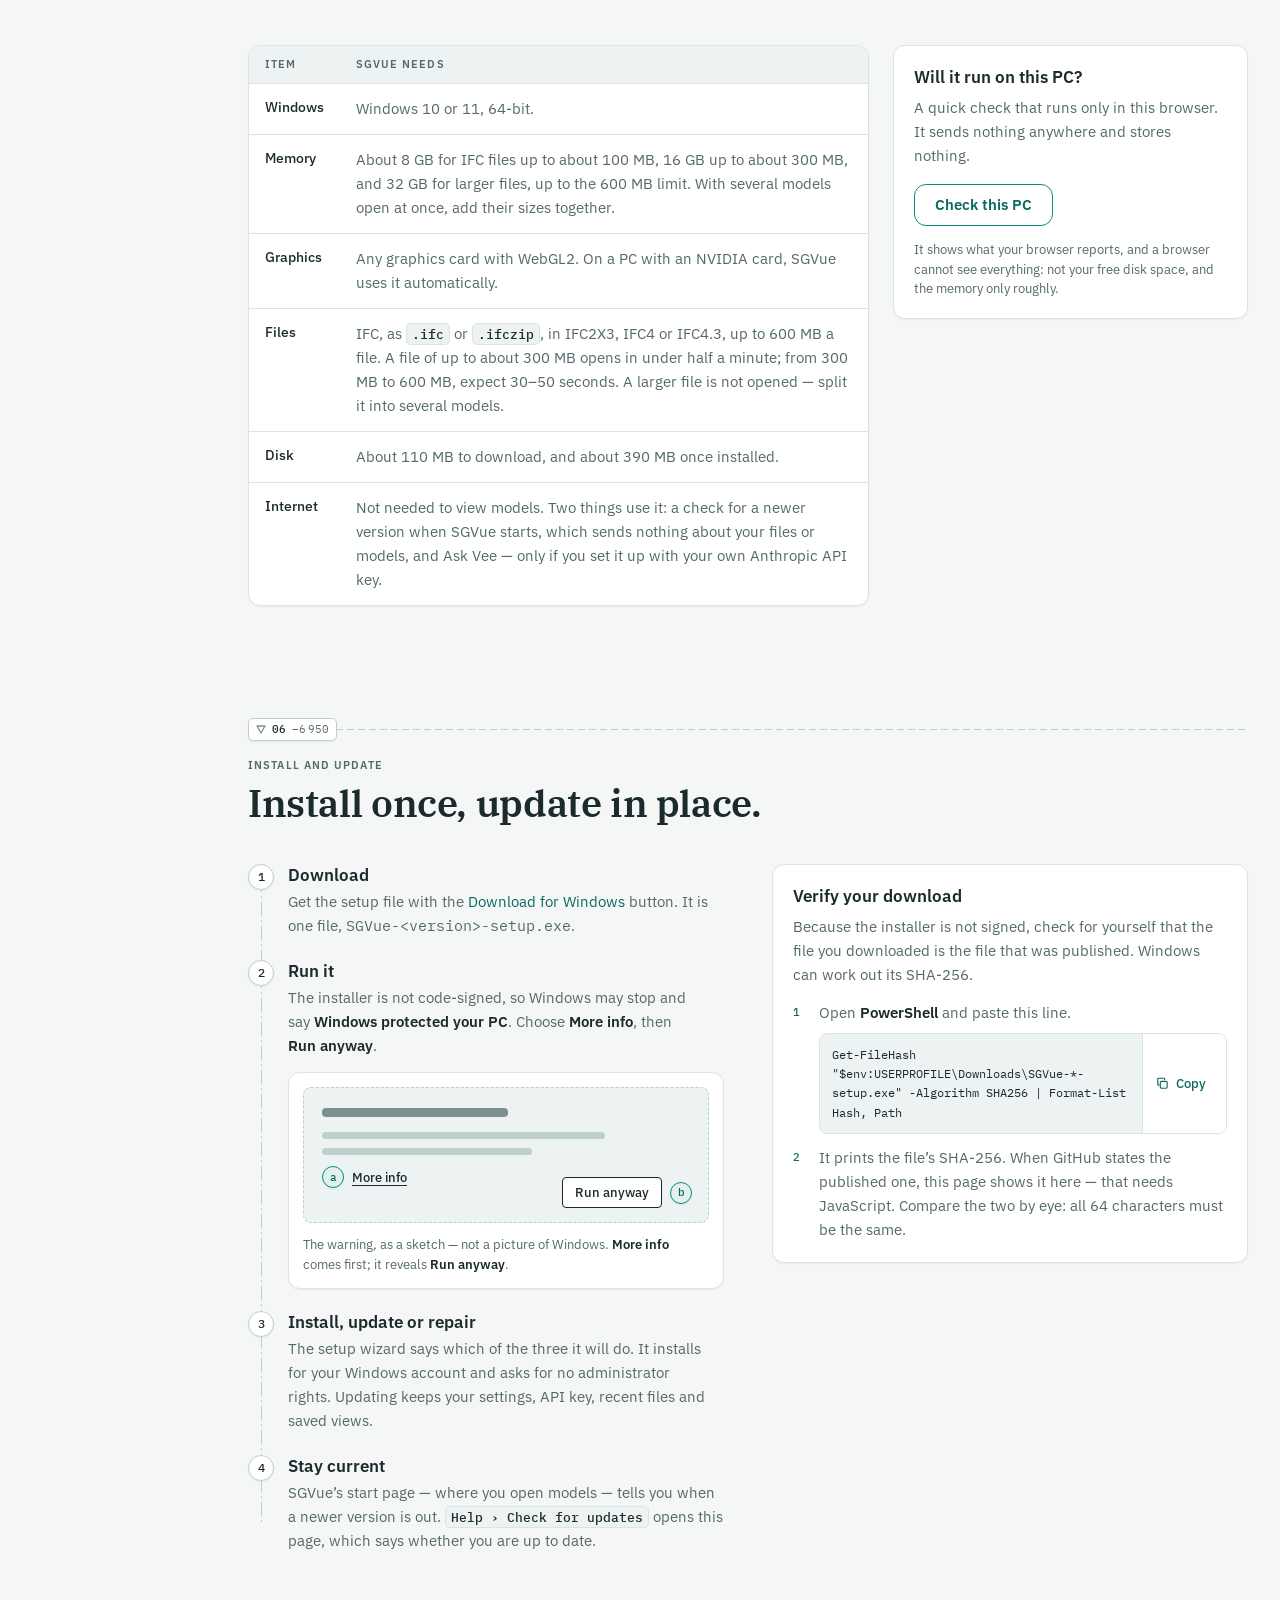
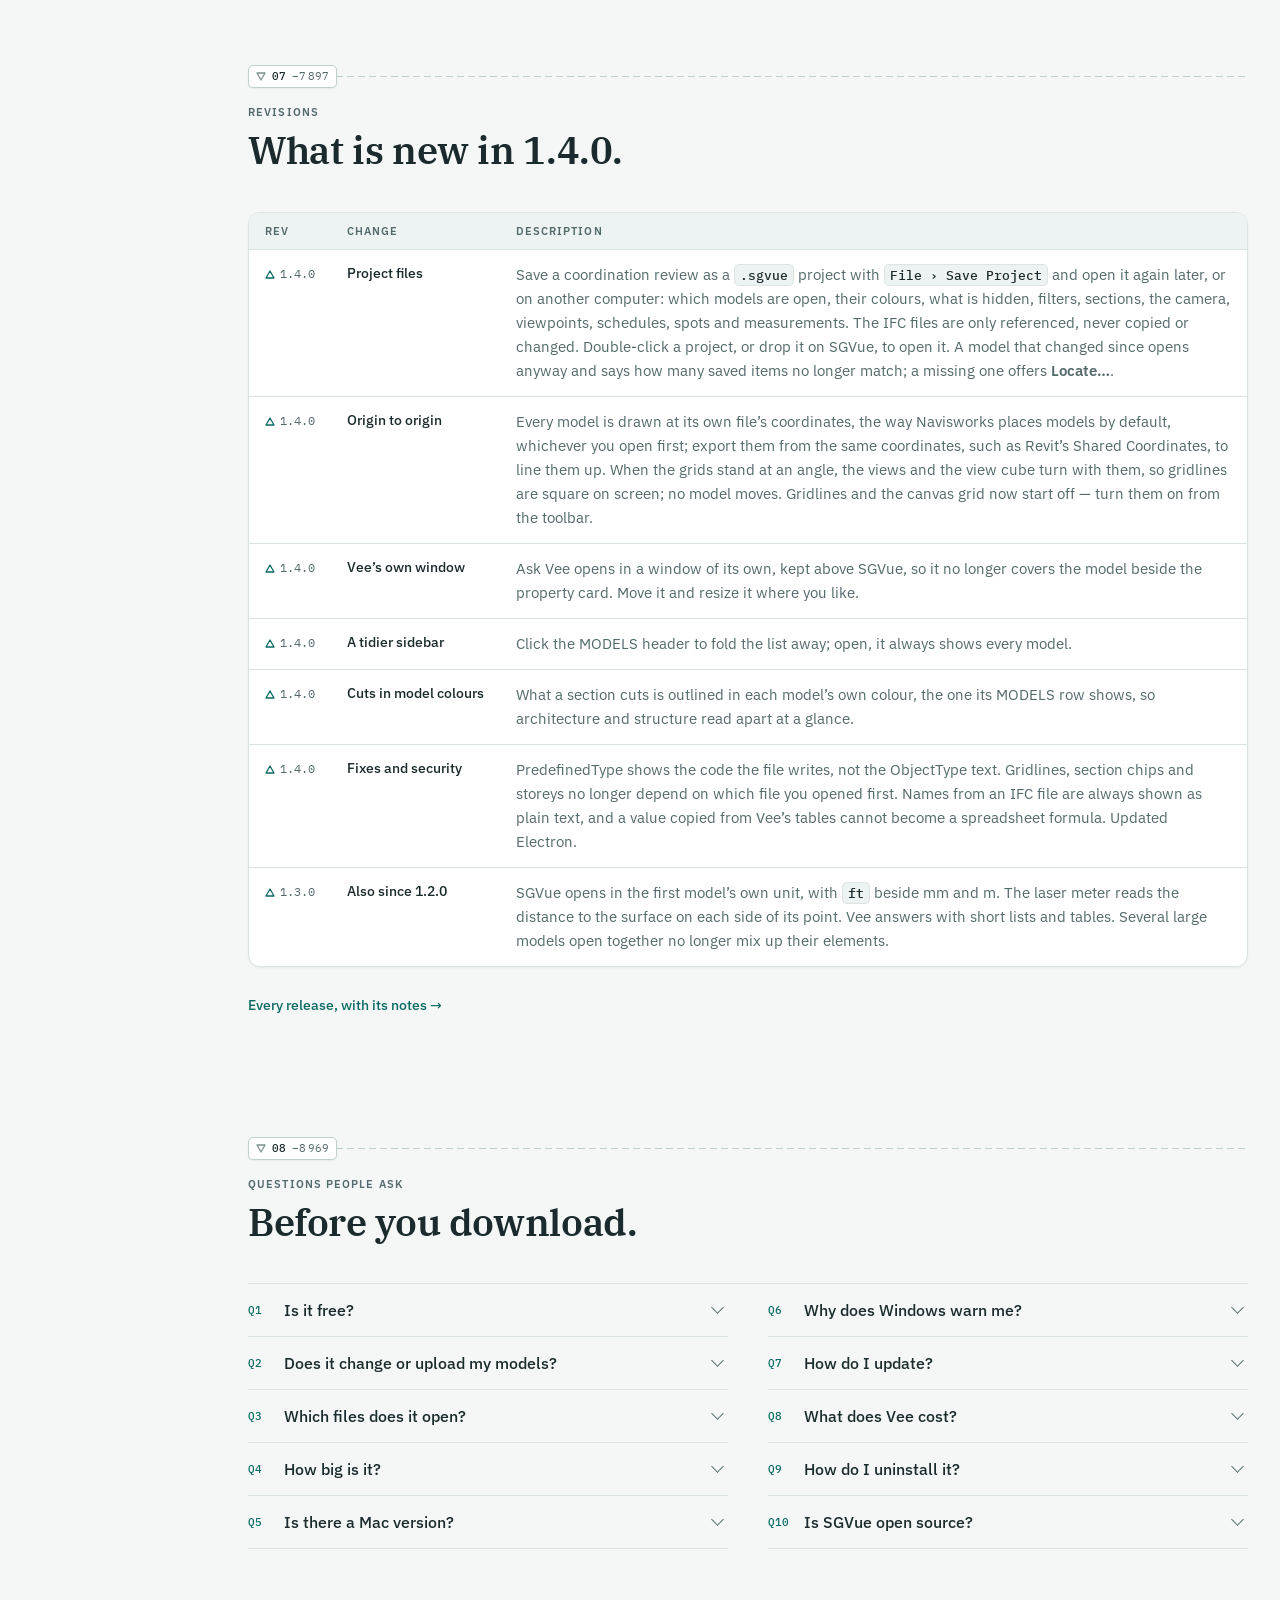
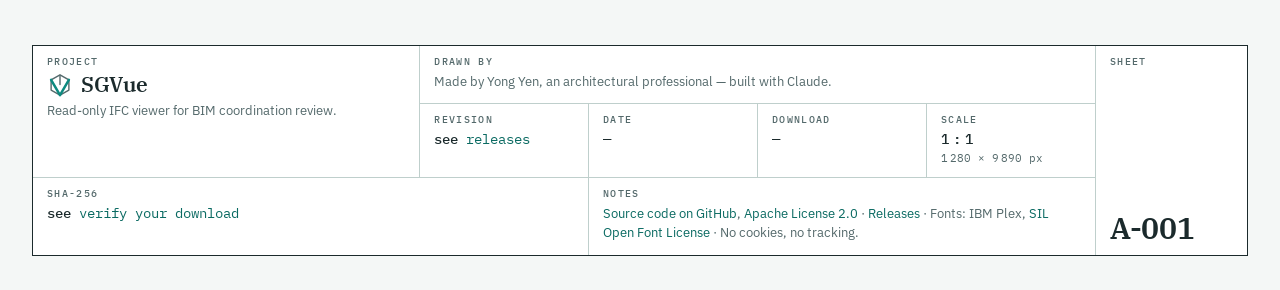
==== commit 2debd1b9: "SGVue 1.4.0: what is new, project files, origin to origin; 1.3.0's requirements What is new is 1.4.0" ====
--- a/index.html
+++ b/index.html
@@ -208,7 +208,7 @@
             <div class="feat-copy">
               <span class="bubble" aria-hidden="true">D</span>
               <h3>Two section cuts at once</h3>
-              <p>Cut along a gridline and at a level at the same time, each with its own offset, flip side and Clear. Everything a plane passes through is outlined in a thick accent line, so the cut reads at a glance.</p>
+              <p>Cut along a gridline and at a level at the same time, each with its own offset, flip side and Clear. Everything a plane passes through is outlined in a thick line in its model’s own colour, so the cut reads at a glance.</p>
               <p class="spec"><span>−500</span><span>+500</span><span>flip side</span><span>Clear all</span></p>
             </div>
             <figure class="feat-shot shot"><img src="img/tour-sections.webp" width="1280" height="800" loading="lazy" decoding="async" alt="The Section card with two cuts on at once, along gridline C and at level L3. Half of the demo building is cut away, and the walls, slabs and columns the two planes pass through are outlined in a thick teal line."></figure>
@@ -413,7 +413,7 @@
           </li>
           <li>
             <h3><span class="note-n" aria-hidden="true">N4</span>What it writes</h3>
-            <p>Its own settings, the list of your recent files, the view you last had, and what you save as you work: viewpoints, filter sets and schedule setups. These hold settings, file paths, checksums and views, never a model’s contents. A schedule export goes only where you choose in the Save dialog. No IFC file is ever modified, moved or re-saved.</p>
+            <p>Its own settings, the list of your recent files, the view you last had, and what you save as you work: viewpoints, filter sets and schedule setups. These hold settings, file paths, checksums and views, never a model’s contents. A <span class="kbd">.sgvue</span> project file and a schedule export go only where you choose; a project names your IFC files and never contains them. No IFC file is ever modified, moved or re-saved.</p>
           </li>
         </ul>
       </div>
@@ -437,11 +437,12 @@
             <tr data-req="os"><th scope="row">Windows</th><td>Windows 10 or 11, <span class="nb">64-bit</span>.</td><td class="pc-col" hidden></td></tr>
             <!-- Shown only once the latest release has a disk image for a Mac; site.js words it from the files. -->
             <tr data-req="mac" data-mac-only hidden><th scope="row">Mac</th><td data-mac-needs>macOS 13 Ventura or later.</td><td class="pc-col" hidden></td></tr>
-            <tr data-req="mem"><th scope="row">Memory</th><td>8 GB works for IFC files up to about 100 MB. 16 GB is recommended for 200 MB files, or for several models together.</td><td class="pc-col" hidden></td></tr>
+            <tr data-req="mem"><th scope="row">Memory</th><td>About 8 GB for IFC files up to about 100 MB, 16 GB up to about 300 MB, and 32 GB for larger files, up to the 600 MB limit. With several models open at once, add their sizes together.</td><td class="pc-col" hidden></td></tr>
             <tr data-req="gpu"><th scope="row">Graphics</th><td>Any graphics card with WebGL2. On a PC with an NVIDIA card, SGVue uses it automatically.</td><td class="pc-col" hidden></td></tr>
-            <tr><th scope="row">Files</th><td>IFC, as <span class="kbd">.ifc</span> or <span class="kbd">.ifczip</span>, in IFC2X3, IFC4 or IFC4.3. Built for typical files of 50–200 MB; a single file larger than 600 MB is not opened.</td><td class="pc-col" hidden></td></tr>
-            <!-- `data-win-size` is the 1.2.0 installer's size, replaced by the newest Windows installer's when the
-                 release API answers; 390 MB is 1.2.0 installed on Windows. The Mac line appears with a disk image. -->
+            <tr><th scope="row">Files</th><td>IFC, as <span class="kbd">.ifc</span> or <span class="kbd">.ifczip</span>, in IFC2X3, IFC4 or IFC4.3, up to 600 MB a file. A file of up to about 300 MB opens in under half a minute; from 300 MB to 600 MB, expect 30–50 seconds. A larger file is not opened — split it into several models.</td><td class="pc-col" hidden></td></tr>
+            <!-- `data-win-size` is the Windows installer's size in 1.4.0's notes (110 MB, as in 1.2.0 and 1.3.0), replaced by the
+                 newest Windows installer's when the release API answers; 390 MB is installed on Windows, by the same notes.
+                 The Mac line appears with a disk image. -->
             <tr><th scope="row">Disk</th><td><span class="ln"><span class="os-k" data-mac-only hidden>Windows</span><span>About <span class="nb" data-win-size>110 MB</span> to download, and about <span class="nb">390 MB</span> once installed.</span></span><span class="ln" data-mac-only hidden><span class="os-k">Mac</span><span>About <span class="nb" data-mac-size>—</span> to download.</span></span></td><td class="pc-col" hidden></td></tr>
             <tr><th scope="row">Internet</th><td>Not needed to view models. Two things use it: a check for a newer version when SGVue starts, which sends nothing about your files or models, and Ask Vee — only if you set it up with your own Anthropic API key.</td><td class="pc-col" hidden></td></tr>
           </tbody>
@@ -538,18 +539,20 @@
       <header class="lvl">
         <p class="lvl-tag" aria-hidden="true"><svg class="tri" width="10" height="9"><use href="#i-tri"/></svg><b>07</b><span data-elev="new"></span></p>
         <p class="eyebrow">Revisions</p>
-        <h2 id="h-new">What is new in 1.2.0.</h2>
+        <h2 id="h-new">What is new in 1.4.0.</h2>
       </header>
 
       <table class="sched rev">
-        <caption>Revision 1.2.0</caption>
+        <caption>Revision 1.4.0</caption>
         <thead><tr><th scope="col">Rev</th><th scope="col">Change</th><th scope="col">Description</th></tr></thead>
         <tbody>
-          <tr><td class="rev-n"><svg class="tri delta" width="10" height="9" aria-hidden="true"><use href="#i-tri"/></svg>1.2.0</td><th scope="row">Vee</th><td>The assistant has a name and a face. You watch it work — thinking, reading, filtering, checking — then the answer and, when it has found elements, usually a row for each level. A stop button ends a turn. It asks before anything that opens, unloads, copies, prints or deletes, and <em>revert</em> on a reply puts back everything that reply changed in the view.</td></tr>
-          <tr><td class="rev-n"><svg class="tri delta" width="10" height="9" aria-hidden="true"><use href="#i-tri"/></svg>1.2.0</td><th scope="row">Two section cuts</th><td>A gridline cut and a level cut together, each with its own offset, flip side and Clear, plus Clear all. Gridline chips are grouped by direction.</td></tr>
-          <tr><td class="rev-n"><svg class="tri delta" width="10" height="9" aria-hidden="true"><use href="#i-tri"/></svg>1.2.0</td><th scope="row">A tidier window</th><td>The toolbar is in groups, with Schedules set apart. Undo, redo and the measurement counts have a bar of their own, and the bottom edge no longer overlaps. Hover shows the full text of a clipped property and a file’s full path.</td></tr>
-          <tr><td class="rev-n"><svg class="tri delta" width="10" height="9" aria-hidden="true"><use href="#i-tri"/></svg>1.2.0</td><th scope="row">Update notice</th><td>SGVue’s start page tells you when a newer version exists, and <span class="kbd">Help › Check for updates</span> opens this page.</td></tr>
-          <tr><td class="rev-n"><svg class="tri delta" width="10" height="9" aria-hidden="true"><use href="#i-tri"/></svg>1.2.0</td><th scope="row">Fixes</th><td>The canvas grid sits at the model’s own zero level. Copy link, Copy GlobalId and the chat table’s “copy csv” now really copy.</td></tr>
+          <tr><td class="rev-n"><svg class="tri delta" width="10" height="9" aria-hidden="true"><use href="#i-tri"/></svg>1.4.0</td><th scope="row">Project files</th><td>Save a coordination review as a <span class="kbd">.sgvue</span> project with <span class="kbd">File › Save Project</span> and open it again later, or on another computer: which models are open, their colours, what is hidden, filters, sections, the camera, viewpoints, schedules, spots and measurements. The IFC files are only referenced, never copied or changed. Double-click a project, or drop it on SGVue, to open it. A model that changed since opens anyway and says how many saved items no longer match; a missing one offers <strong>Locate…</strong>.</td></tr>
+          <tr><td class="rev-n"><svg class="tri delta" width="10" height="9" aria-hidden="true"><use href="#i-tri"/></svg>1.4.0</td><th scope="row">Origin to origin</th><td>Every model is drawn at its own file’s coordinates, the way Navisworks places models by default, whichever you open first; export them from the same coordinates, such as Revit’s Shared Coordinates, to line them up. When the grids stand at an angle, the views and the view cube turn with them, so gridlines are square on screen; no model moves. Gridlines and the canvas grid now start off — turn them on from the toolbar.</td></tr>
+          <tr><td class="rev-n"><svg class="tri delta" width="10" height="9" aria-hidden="true"><use href="#i-tri"/></svg>1.4.0</td><th scope="row">Vee’s own window</th><td>Ask Vee opens in a window of its own, kept above SGVue, so it no longer covers the model beside the property card. Move it and resize it where you like.</td></tr>
+          <tr><td class="rev-n"><svg class="tri delta" width="10" height="9" aria-hidden="true"><use href="#i-tri"/></svg>1.4.0</td><th scope="row">A tidier sidebar</th><td>Click the MODELS header to fold the list away; open, it always shows every model.</td></tr>
+          <tr><td class="rev-n"><svg class="tri delta" width="10" height="9" aria-hidden="true"><use href="#i-tri"/></svg>1.4.0</td><th scope="row">Cuts in model colours</th><td>What a section cuts is outlined in each model’s own colour, the one its MODELS row shows, so architecture and structure read apart at a glance.</td></tr>
+          <tr><td class="rev-n"><svg class="tri delta" width="10" height="9" aria-hidden="true"><use href="#i-tri"/></svg>1.4.0</td><th scope="row">Fixes and security</th><td>PredefinedType shows the code the file writes, not the ObjectType text. Gridlines, section chips and storeys no longer depend on which file you opened first. Names from an IFC file are always shown as plain text, and a value copied from Vee’s tables cannot become a spreadsheet formula. Updated Electron.</td></tr>
+          <tr><td class="rev-n"><svg class="tri delta" width="10" height="9" aria-hidden="true"><use href="#i-tri"/></svg>1.3.0</td><th scope="row">Also since 1.2.0</th><td>SGVue opens in the first model’s own unit, with <span class="kbd">ft</span> beside mm and m. The laser meter reads the distance to the surface on each side of its point. Vee answers with short lists and tables. Several large models open together no longer mix up their elements.</td></tr>
         </tbody>
       </table>
       <p class="after"><a class="link" href="https://github.com/sgvue/releases/releases">Every release, with its notes →</a></p>
@@ -566,9 +569,9 @@
       <div class="faq">
         <div class="faq-col">
         <details class="q"><summary><span class="q-n" aria-hidden="true">Q1</span>Is it free?</summary><div class="q-a"><p>Yes. SGVue costs nothing to download or to use, and there is no account, no licence key and no trial period. The one part with a cost is Ask Vee, and that is paid to Anthropic, not to SGVue.</p></div></details>
-        <details class="q"><summary><span class="q-n" aria-hidden="true">Q2</span>Does it change or upload my models?</summary><div class="q-a"><p>No. SGVue has no way to write an IFC file, and your files are read on your own computer. No file is uploaded. If you use Ask Vee, your question and what it looks up to answer go to Anthropic under your own key — never the file itself.</p></div></details>
+        <details class="q"><summary><span class="q-n" aria-hidden="true">Q2</span>Does it change or upload my models?</summary><div class="q-a"><p>No. SGVue has no way to write an IFC file, and your files are read on your own computer. No file is uploaded, and a project you save names your IFC files and never contains them. If you use Ask Vee, your question and what it looks up to answer go to Anthropic under your own key — never the file itself.</p></div></details>
         <details class="q"><summary><span class="q-n" aria-hidden="true">Q3</span>Which files does it open?</summary><div class="q-a"><p>IFC files as <span class="kbd">.ifc</span> or <span class="kbd">.ifczip</span>, in the IFC2X3, IFC4 and IFC4.3 schemas. Open one, or several together as a federation. ifcXML is not supported, and a single file larger than 600 MB is not opened.</p></div></details>
-        <details class="q"><summary><span class="q-n" aria-hidden="true">Q4</span>How big is it?</summary><div class="q-a"><p>The <span data-mac-only hidden>Windows </span>installer is about <span class="nb" data-win-size>110 MB</span>, and SGVue takes about <span class="nb">390 MB</span> once installed.<span data-mac-only hidden> The Mac disk image is about <span class="nb" data-mac-size>—</span>.</span> It is built for IFC files of 50–200 MB: 8 GB of memory works up to about 100 MB, and 16 GB is recommended for 200 MB files, or for several models together.</p></div></details>
+        <details class="q"><summary><span class="q-n" aria-hidden="true">Q4</span>How big is it?</summary><div class="q-a"><p>The <span data-mac-only hidden>Windows </span>installer is about <span class="nb" data-win-size>110 MB</span>, and SGVue takes about <span class="nb">390 MB</span> once installed.<span data-mac-only hidden> The Mac disk image is about <span class="nb" data-mac-size>—</span>.</span> It opens IFC files of up to 600 MB: about 8 GB of memory is enough for files up to about 100 MB, 16 GB up to about 300 MB, and 32 GB for larger ones. With several models open, add their sizes together.</p></div></details>
         <details class="q"><summary><span class="q-n" aria-hidden="true">Q5</span>Is there a Mac version?</summary><div class="q-a"><p id="q-mac">Yes, for macOS 13 Ventura or later, on Apple silicon or an Intel processor. Both disk images are on the <a href="https://github.com/sgvue/releases/releases/latest">latest release’s page</a>. SGVue is not notarised by Apple, so the first time you open it, choose <strong>Open Anyway</strong> in <span class="kbd">System Settings › Privacy &amp; Security</span>.</p></div></details>
         </div>
         <div class="faq-col">
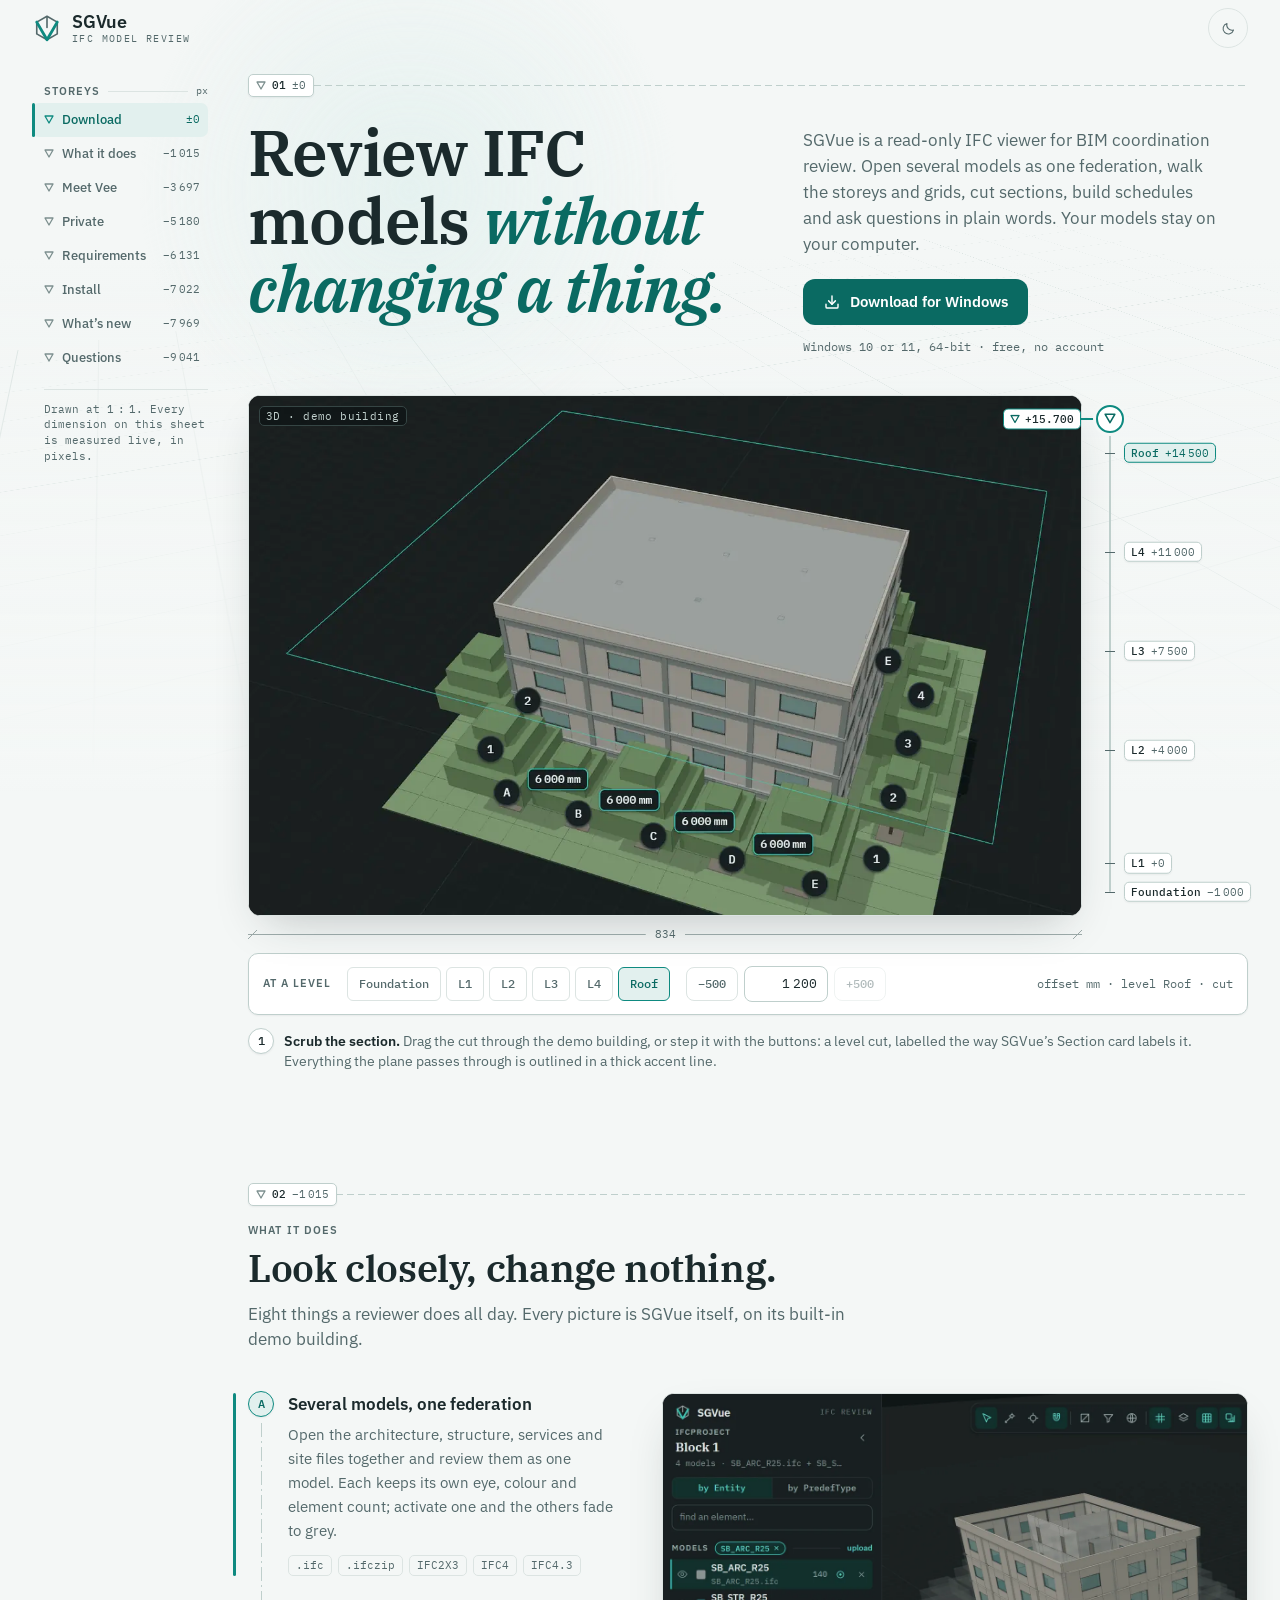
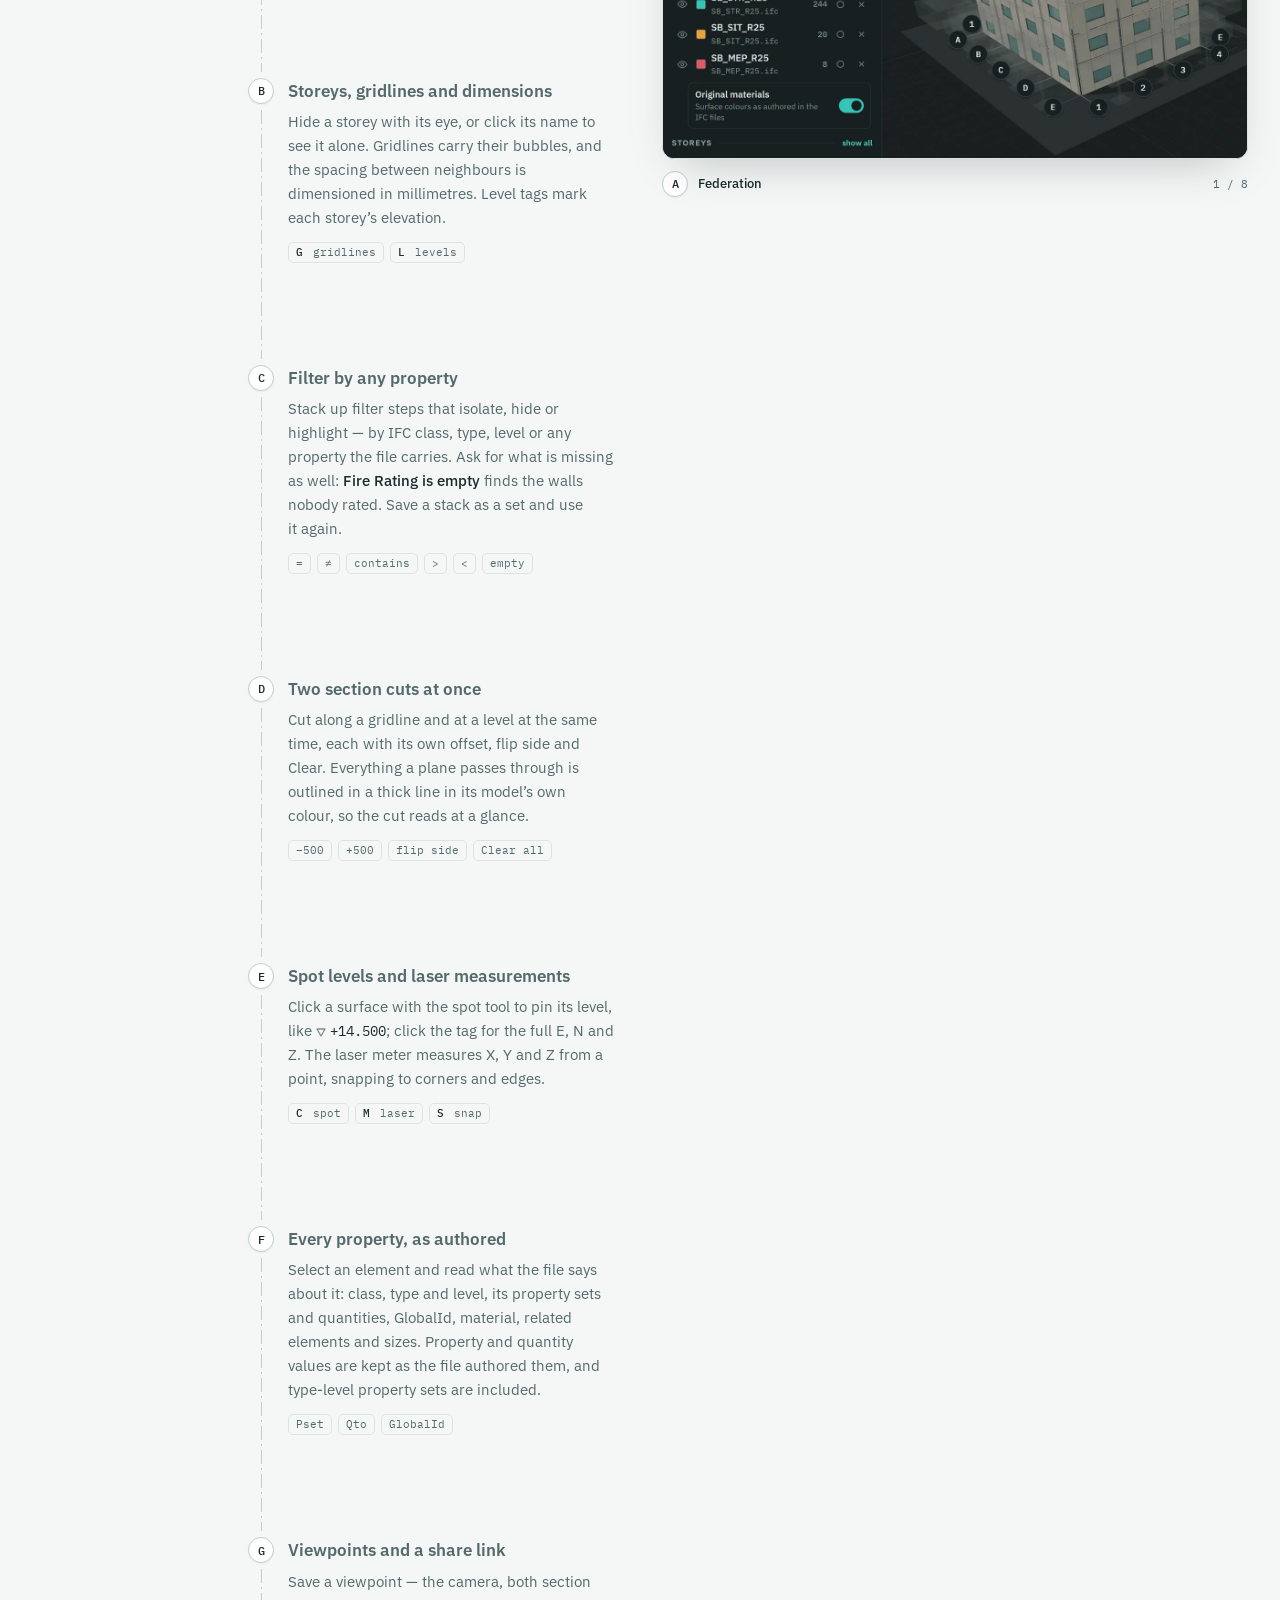
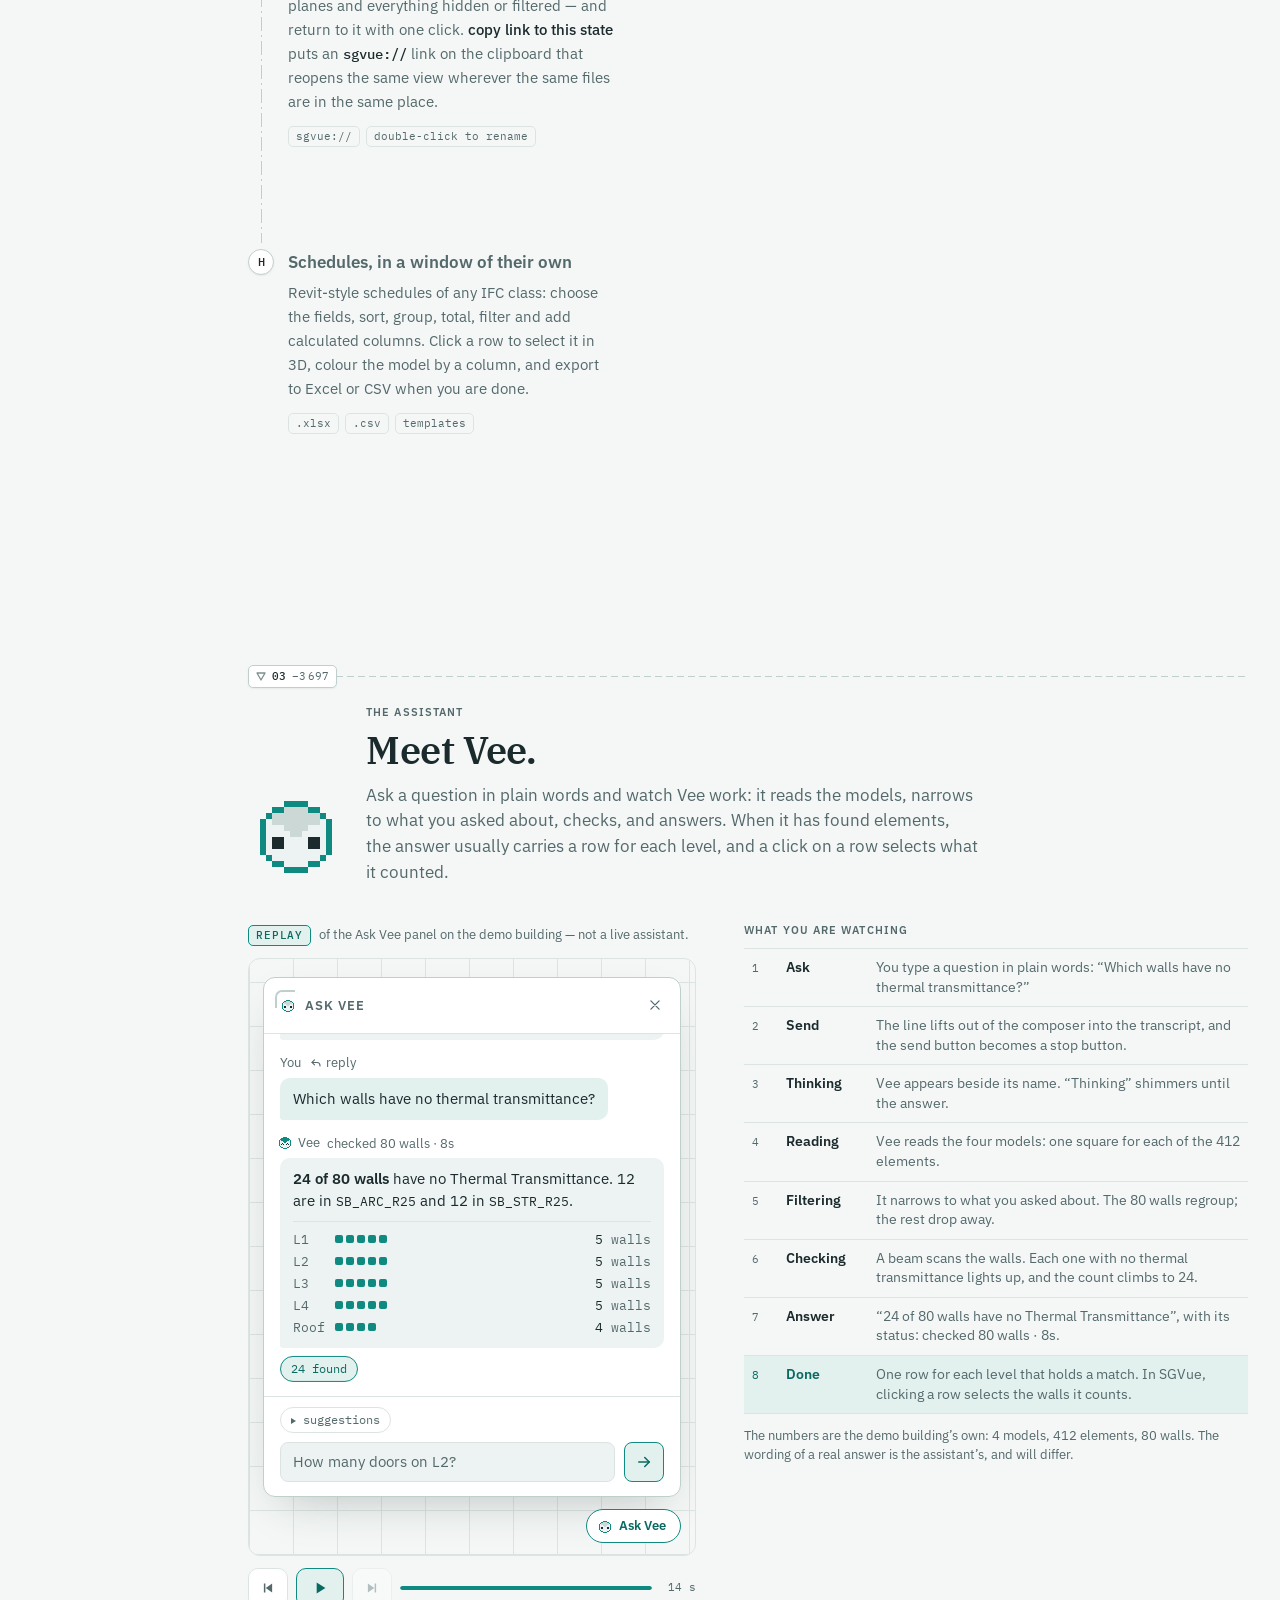
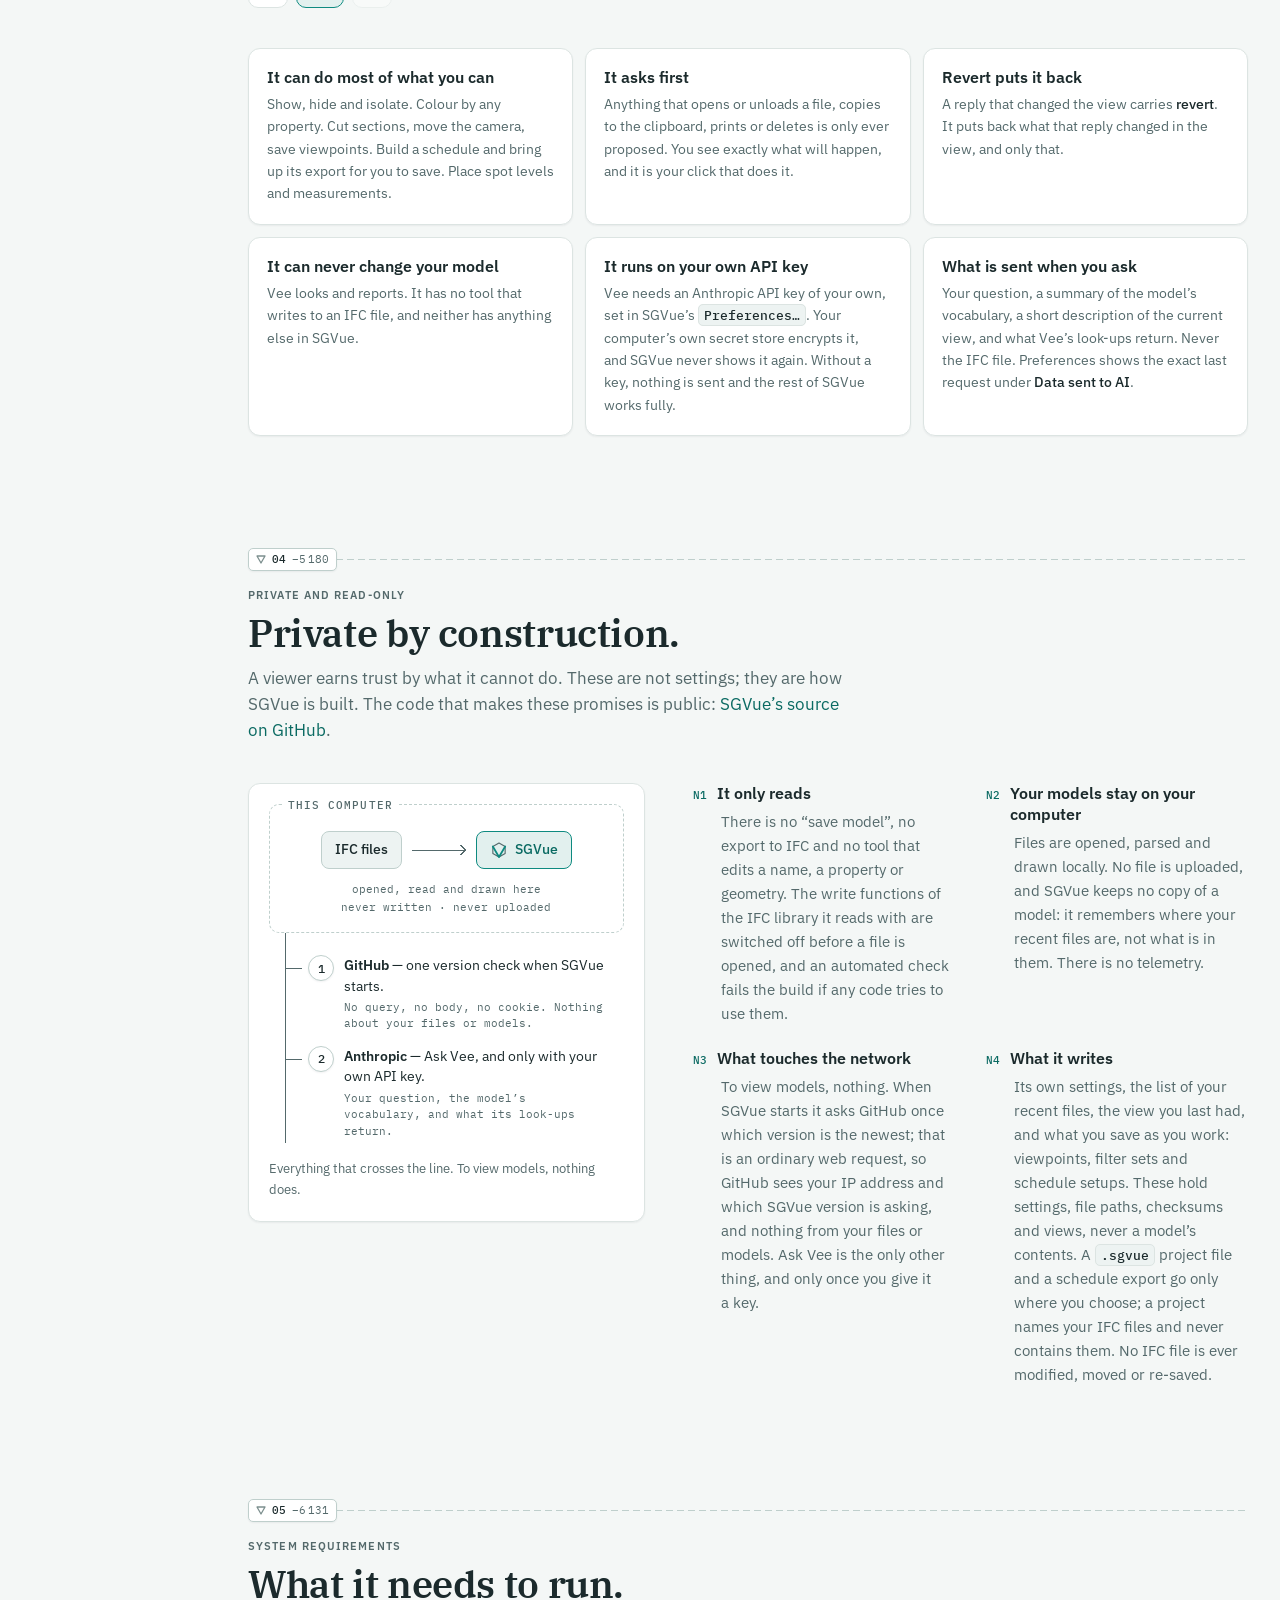
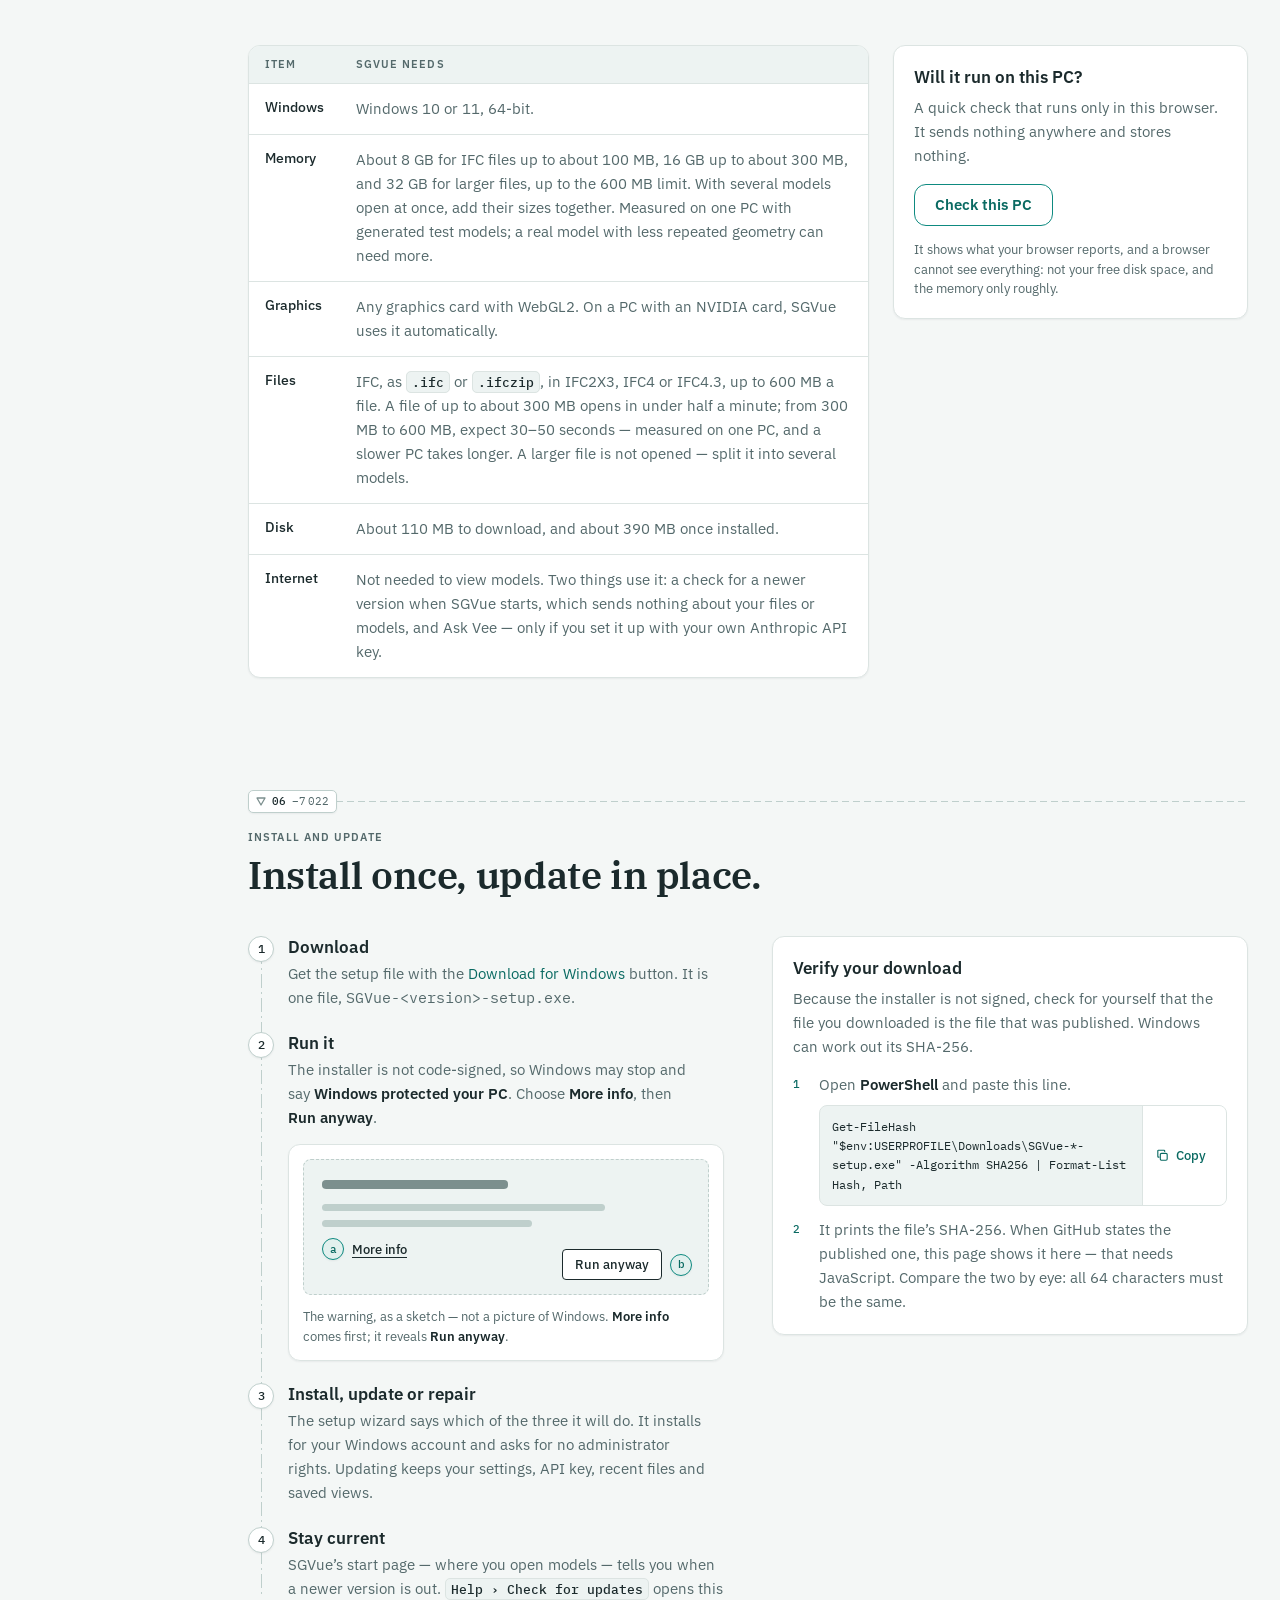
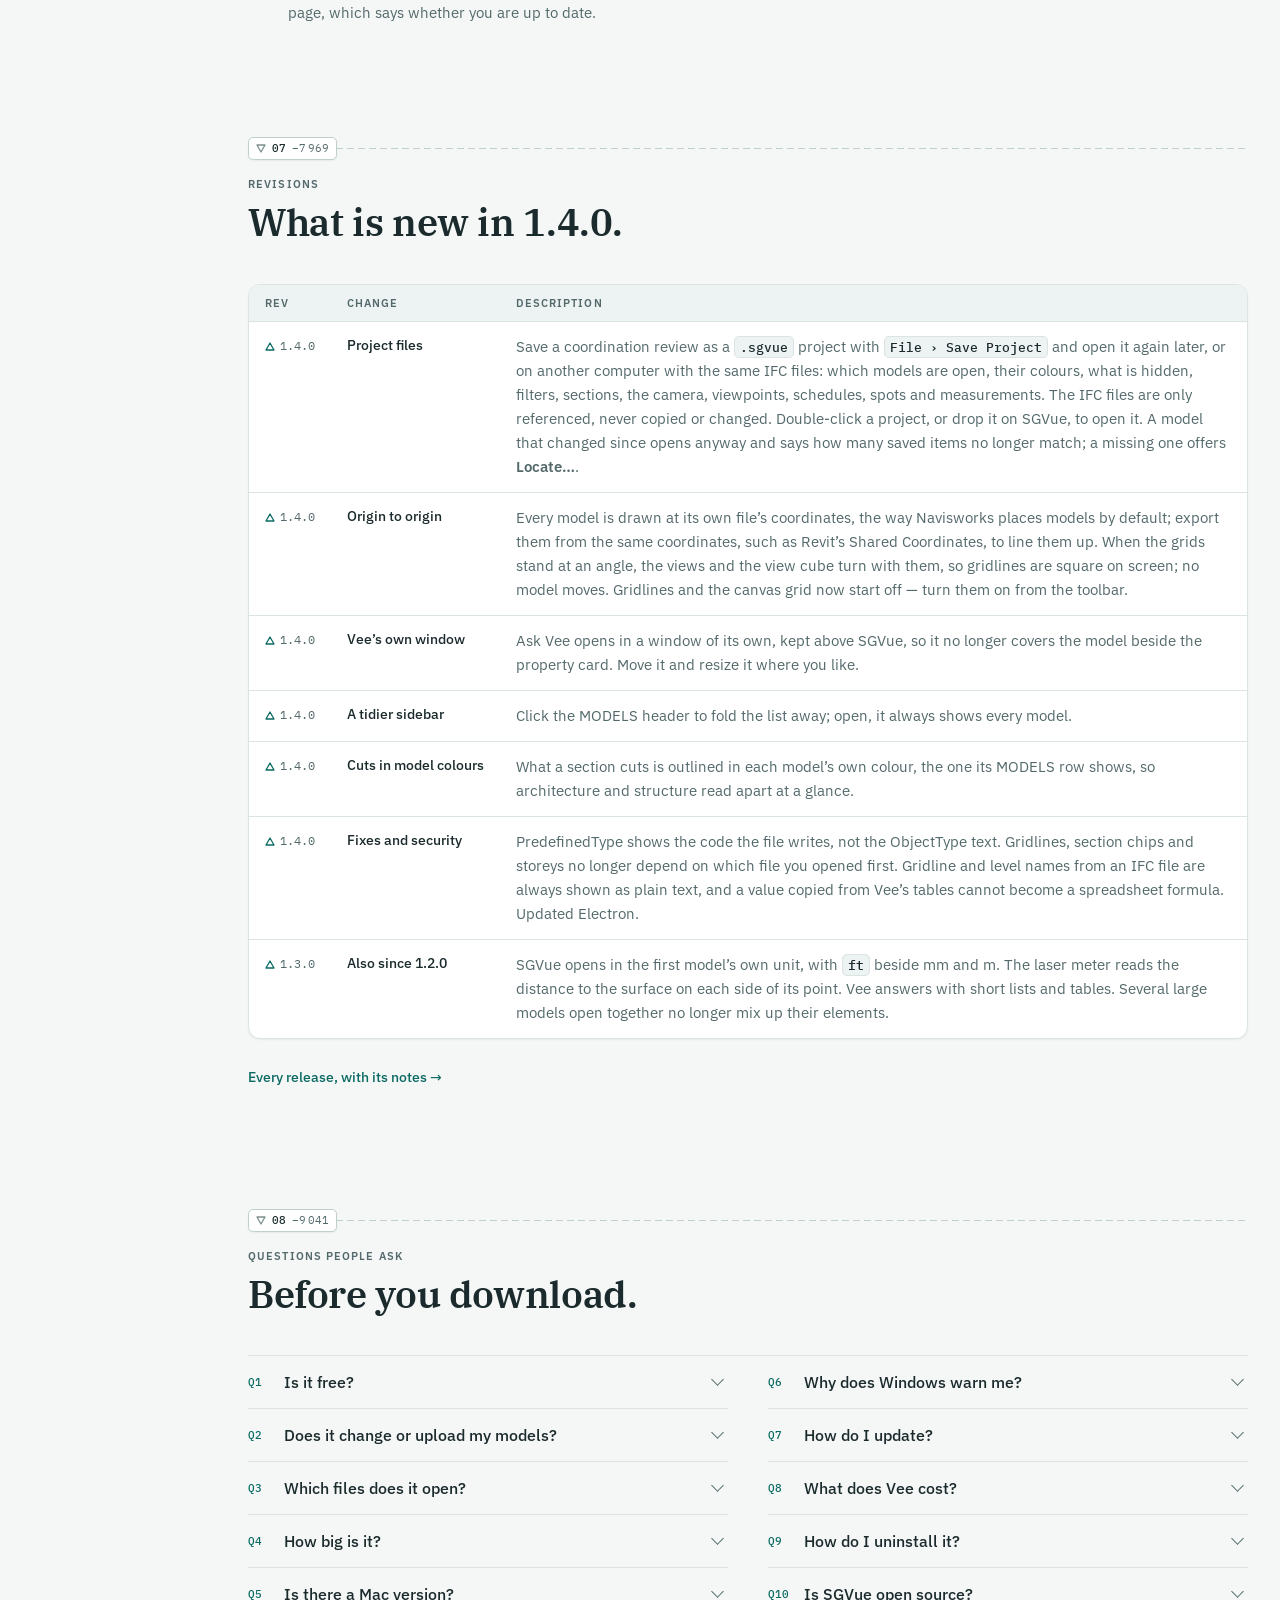
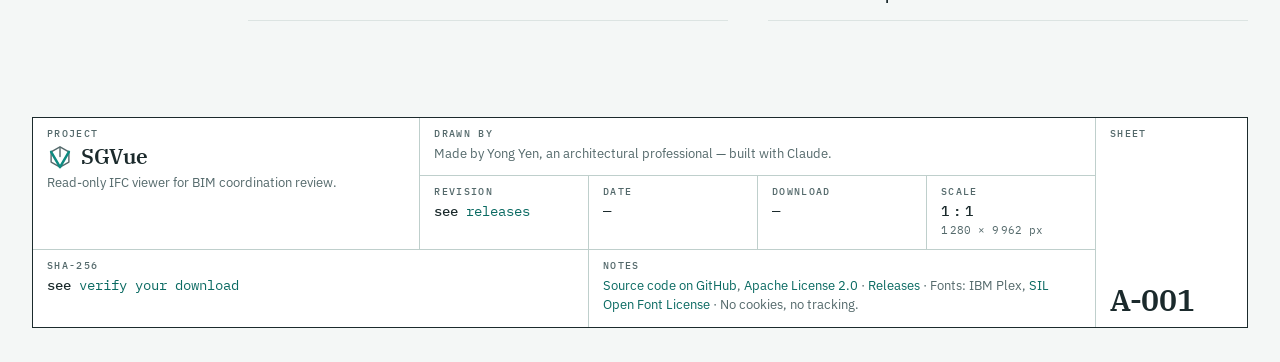
==== commit 0e8341dd: "Download page review: gridline and level names, one-PC caveat Only gridline and level names are said" ====
--- a/index.html
+++ b/index.html
@@ -437,9 +437,9 @@
             <tr data-req="os"><th scope="row">Windows</th><td>Windows 10 or 11, <span class="nb">64-bit</span>.</td><td class="pc-col" hidden></td></tr>
             <!-- Shown only once the latest release has a disk image for a Mac; site.js words it from the files. -->
             <tr data-req="mac" data-mac-only hidden><th scope="row">Mac</th><td data-mac-needs>macOS 13 Ventura or later.</td><td class="pc-col" hidden></td></tr>
-            <tr data-req="mem"><th scope="row">Memory</th><td>About 8 GB for IFC files up to about 100 MB, 16 GB up to about 300 MB, and 32 GB for larger files, up to the 600 MB limit. With several models open at once, add their sizes together.</td><td class="pc-col" hidden></td></tr>
+            <tr data-req="mem"><th scope="row">Memory</th><td>About 8 GB for IFC files up to about 100 MB, 16 GB up to about 300 MB, and 32 GB for larger files, up to the 600 MB limit. With several models open at once, add their sizes together. Measured on one PC with generated test models; a real model with less repeated geometry can need more.</td><td class="pc-col" hidden></td></tr>
             <tr data-req="gpu"><th scope="row">Graphics</th><td>Any graphics card with WebGL2. On a PC with an NVIDIA card, SGVue uses it automatically.</td><td class="pc-col" hidden></td></tr>
-            <tr><th scope="row">Files</th><td>IFC, as <span class="kbd">.ifc</span> or <span class="kbd">.ifczip</span>, in IFC2X3, IFC4 or IFC4.3, up to 600 MB a file. A file of up to about 300 MB opens in under half a minute; from 300 MB to 600 MB, expect 30–50 seconds. A larger file is not opened — split it into several models.</td><td class="pc-col" hidden></td></tr>
+            <tr><th scope="row">Files</th><td>IFC, as <span class="kbd">.ifc</span> or <span class="kbd">.ifczip</span>, in IFC2X3, IFC4 or IFC4.3, up to 600 MB a file. A file of up to about 300 MB opens in under half a minute; from 300 MB to 600 MB, expect 30–50 seconds — measured on one PC, and a slower PC takes longer. A larger file is not opened — split it into several models.</td><td class="pc-col" hidden></td></tr>
             <!-- `data-win-size` is the Windows installer's size in 1.4.0's notes (110 MB, as in 1.2.0 and 1.3.0), replaced by the
                  newest Windows installer's when the release API answers; 390 MB is installed on Windows, by the same notes.
                  The Mac line appears with a disk image. -->
@@ -546,12 +546,12 @@
         <caption>Revision 1.4.0</caption>
         <thead><tr><th scope="col">Rev</th><th scope="col">Change</th><th scope="col">Description</th></tr></thead>
         <tbody>
-          <tr><td class="rev-n"><svg class="tri delta" width="10" height="9" aria-hidden="true"><use href="#i-tri"/></svg>1.4.0</td><th scope="row">Project files</th><td>Save a coordination review as a <span class="kbd">.sgvue</span> project with <span class="kbd">File › Save Project</span> and open it again later, or on another computer: which models are open, their colours, what is hidden, filters, sections, the camera, viewpoints, schedules, spots and measurements. The IFC files are only referenced, never copied or changed. Double-click a project, or drop it on SGVue, to open it. A model that changed since opens anyway and says how many saved items no longer match; a missing one offers <strong>Locate…</strong>.</td></tr>
-          <tr><td class="rev-n"><svg class="tri delta" width="10" height="9" aria-hidden="true"><use href="#i-tri"/></svg>1.4.0</td><th scope="row">Origin to origin</th><td>Every model is drawn at its own file’s coordinates, the way Navisworks places models by default, whichever you open first; export them from the same coordinates, such as Revit’s Shared Coordinates, to line them up. When the grids stand at an angle, the views and the view cube turn with them, so gridlines are square on screen; no model moves. Gridlines and the canvas grid now start off — turn them on from the toolbar.</td></tr>
+          <tr><td class="rev-n"><svg class="tri delta" width="10" height="9" aria-hidden="true"><use href="#i-tri"/></svg>1.4.0</td><th scope="row">Project files</th><td>Save a coordination review as a <span class="kbd">.sgvue</span> project with <span class="kbd">File › Save Project</span> and open it again later, or on another computer with the same IFC files: which models are open, their colours, what is hidden, filters, sections, the camera, viewpoints, schedules, spots and measurements. The IFC files are only referenced, never copied or changed. Double-click a project, or drop it on SGVue, to open it. A model that changed since opens anyway and says how many saved items no longer match; a missing one offers <strong>Locate…</strong>.</td></tr>
+          <tr><td class="rev-n"><svg class="tri delta" width="10" height="9" aria-hidden="true"><use href="#i-tri"/></svg>1.4.0</td><th scope="row">Origin to origin</th><td>Every model is drawn at its own file’s coordinates, the way Navisworks places models by default; export them from the same coordinates, such as Revit’s Shared Coordinates, to line them up. When the grids stand at an angle, the views and the view cube turn with them, so gridlines are square on screen; no model moves. Gridlines and the canvas grid now start off — turn them on from the toolbar.</td></tr>
           <tr><td class="rev-n"><svg class="tri delta" width="10" height="9" aria-hidden="true"><use href="#i-tri"/></svg>1.4.0</td><th scope="row">Vee’s own window</th><td>Ask Vee opens in a window of its own, kept above SGVue, so it no longer covers the model beside the property card. Move it and resize it where you like.</td></tr>
           <tr><td class="rev-n"><svg class="tri delta" width="10" height="9" aria-hidden="true"><use href="#i-tri"/></svg>1.4.0</td><th scope="row">A tidier sidebar</th><td>Click the MODELS header to fold the list away; open, it always shows every model.</td></tr>
           <tr><td class="rev-n"><svg class="tri delta" width="10" height="9" aria-hidden="true"><use href="#i-tri"/></svg>1.4.0</td><th scope="row">Cuts in model colours</th><td>What a section cuts is outlined in each model’s own colour, the one its MODELS row shows, so architecture and structure read apart at a glance.</td></tr>
-          <tr><td class="rev-n"><svg class="tri delta" width="10" height="9" aria-hidden="true"><use href="#i-tri"/></svg>1.4.0</td><th scope="row">Fixes and security</th><td>PredefinedType shows the code the file writes, not the ObjectType text. Gridlines, section chips and storeys no longer depend on which file you opened first. Names from an IFC file are always shown as plain text, and a value copied from Vee’s tables cannot become a spreadsheet formula. Updated Electron.</td></tr>
+          <tr><td class="rev-n"><svg class="tri delta" width="10" height="9" aria-hidden="true"><use href="#i-tri"/></svg>1.4.0</td><th scope="row">Fixes and security</th><td>PredefinedType shows the code the file writes, not the ObjectType text. Gridlines, section chips and storeys no longer depend on which file you opened first. Gridline and level names from an IFC file are always shown as plain text, and a value copied from Vee’s tables cannot become a spreadsheet formula. Updated Electron.</td></tr>
           <tr><td class="rev-n"><svg class="tri delta" width="10" height="9" aria-hidden="true"><use href="#i-tri"/></svg>1.3.0</td><th scope="row">Also since 1.2.0</th><td>SGVue opens in the first model’s own unit, with <span class="kbd">ft</span> beside mm and m. The laser meter reads the distance to the surface on each side of its point. Vee answers with short lists and tables. Several large models open together no longer mix up their elements.</td></tr>
         </tbody>
       </table>
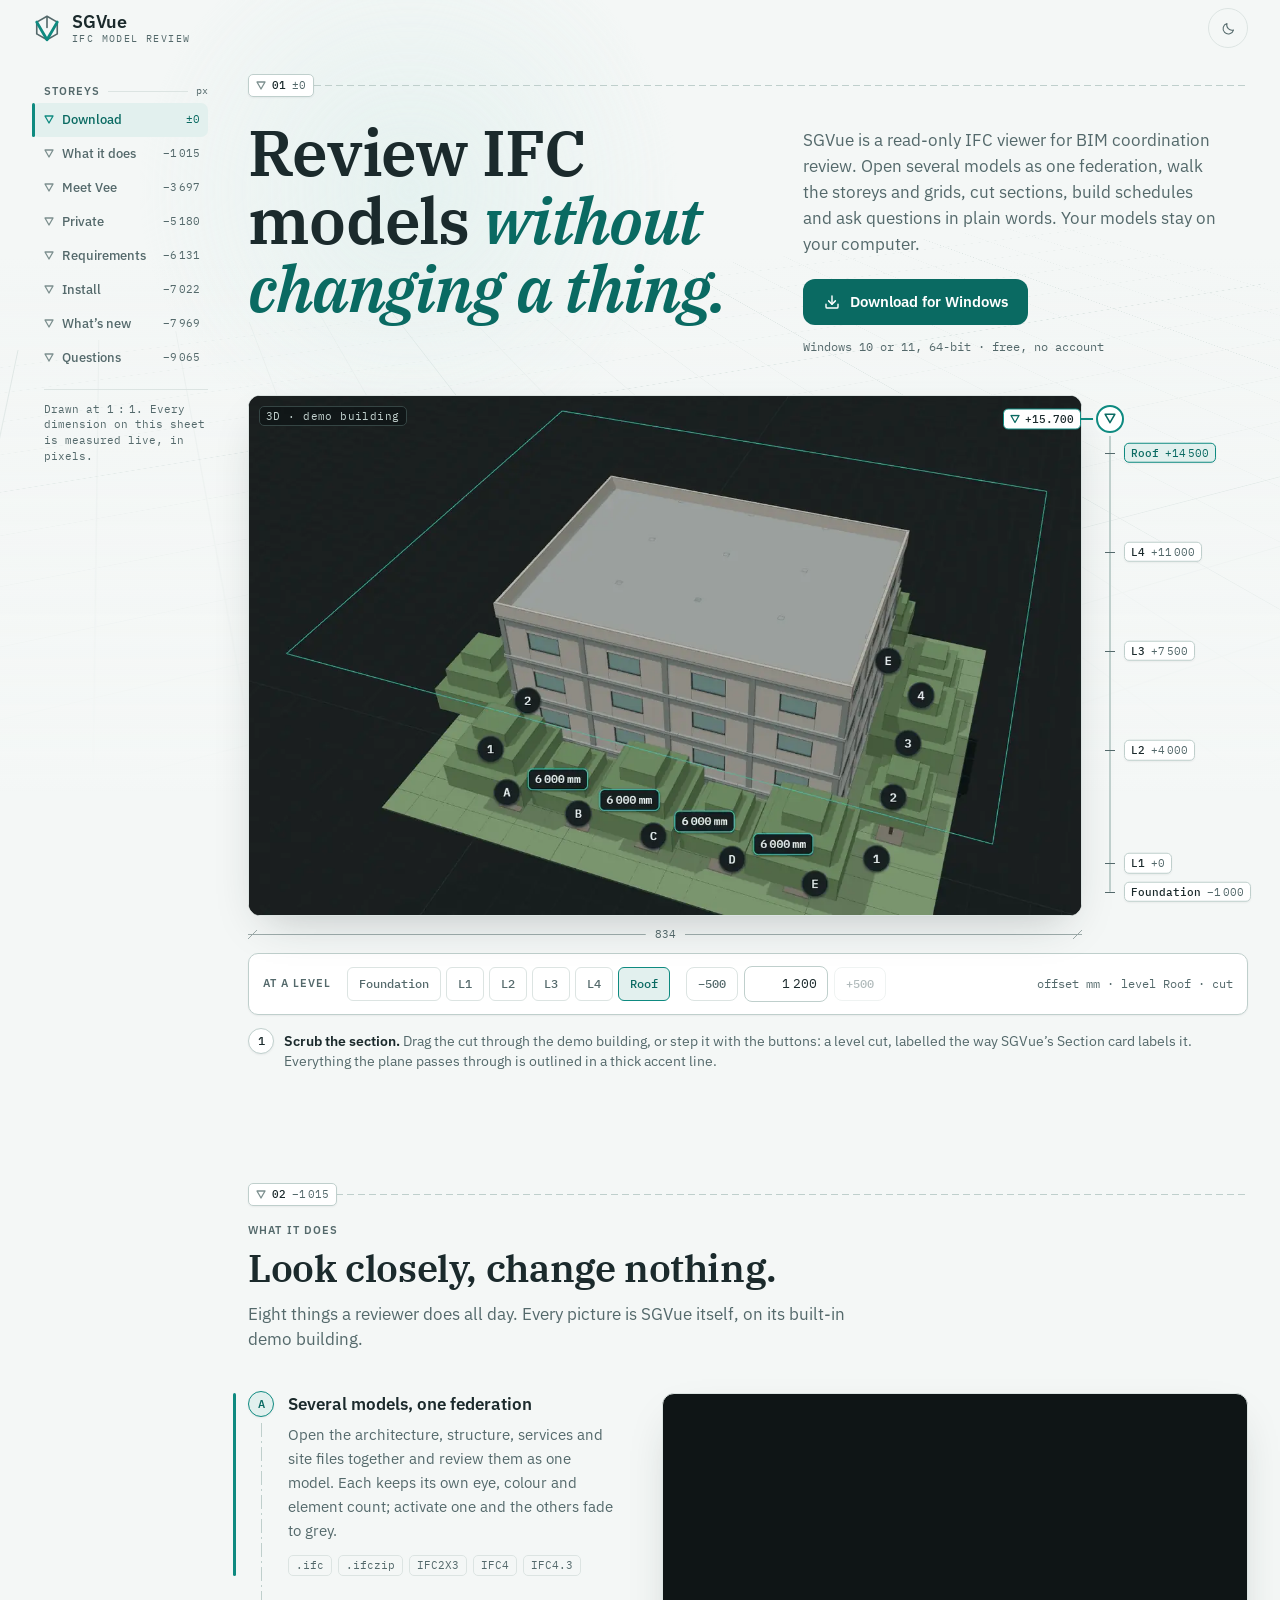
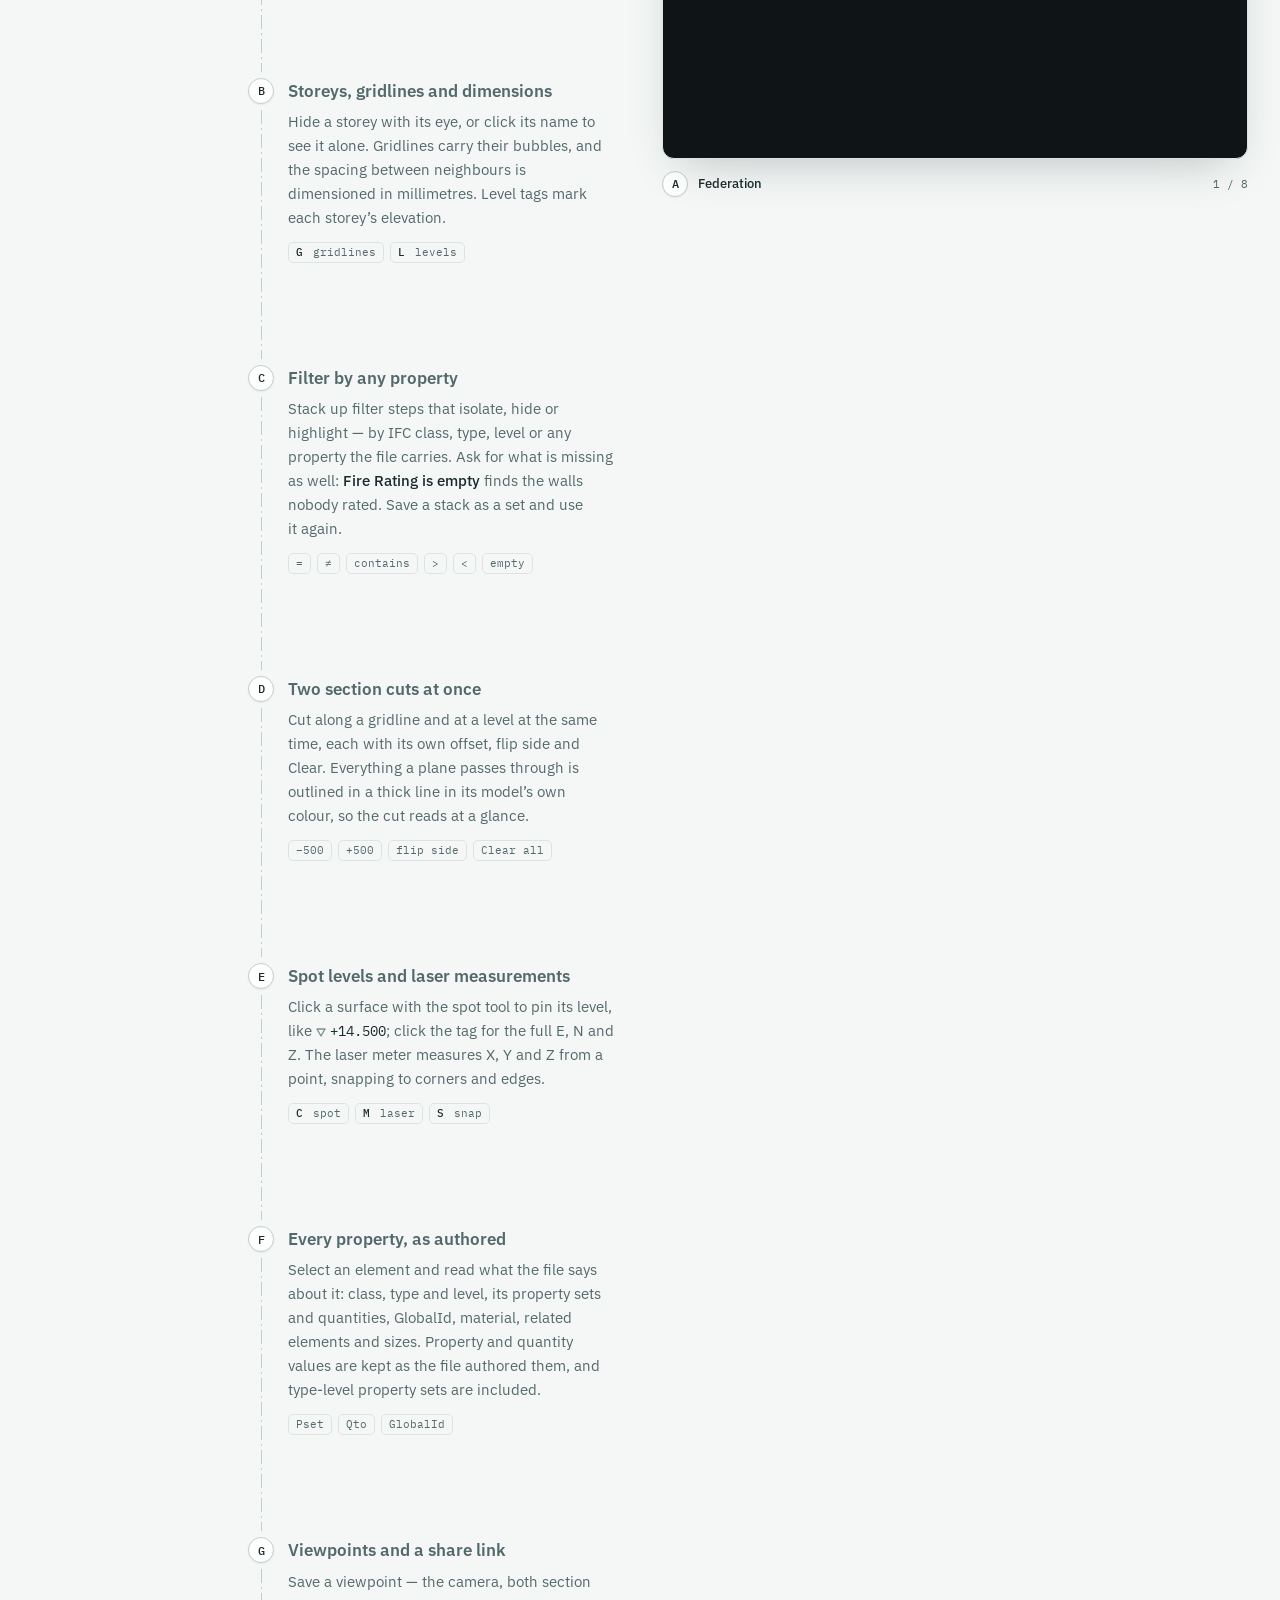
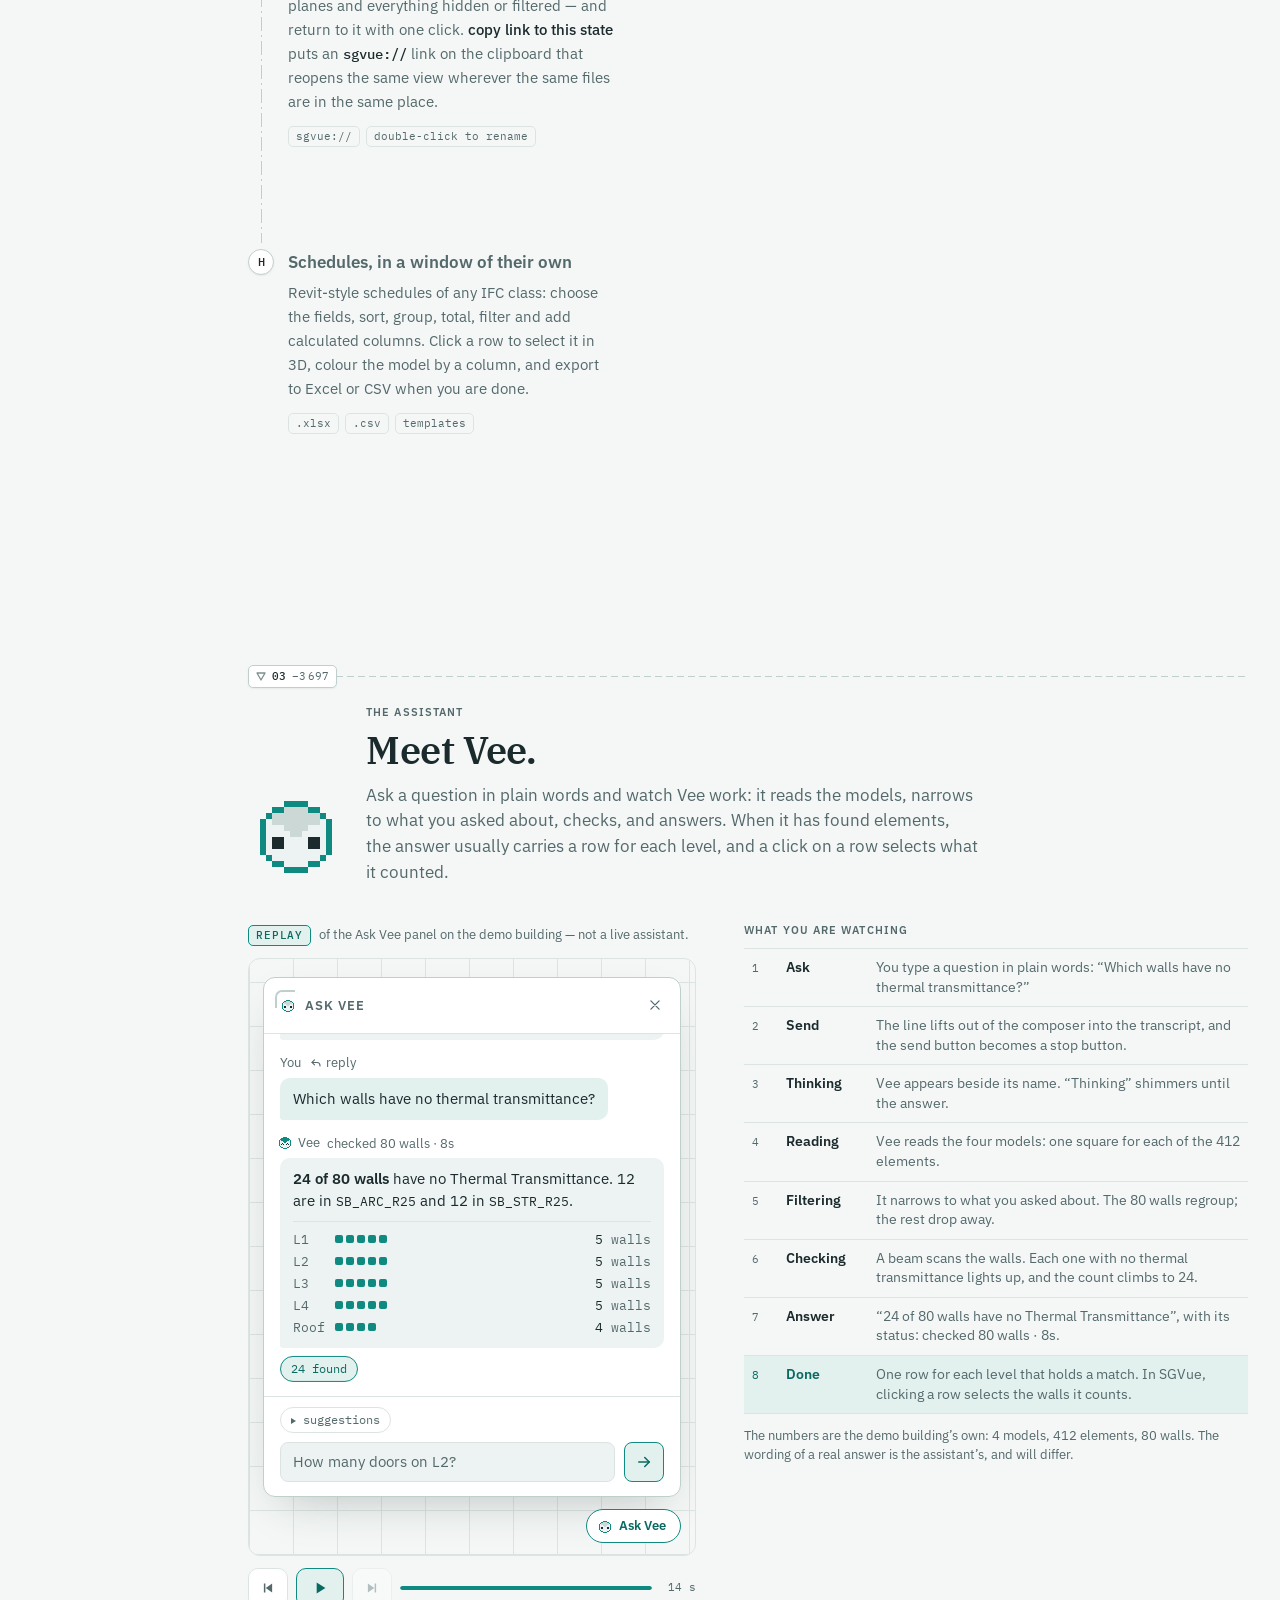
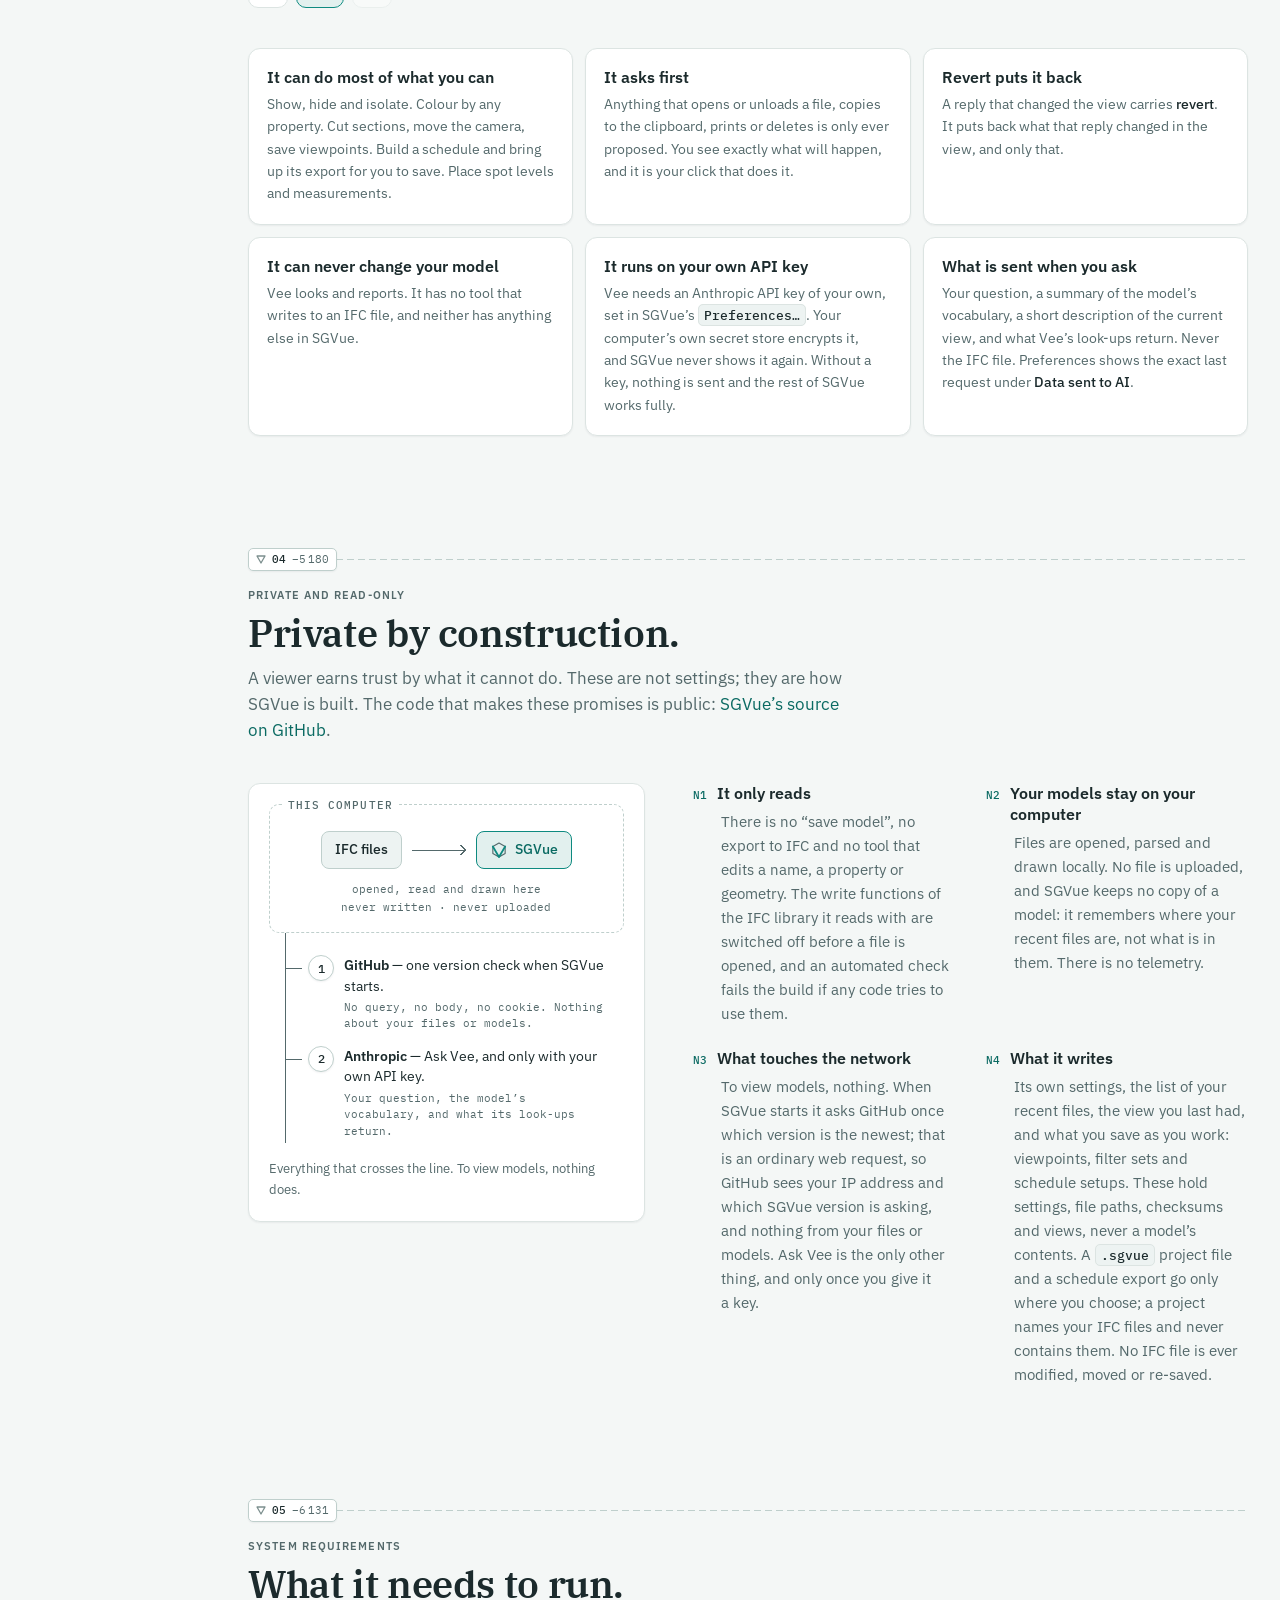
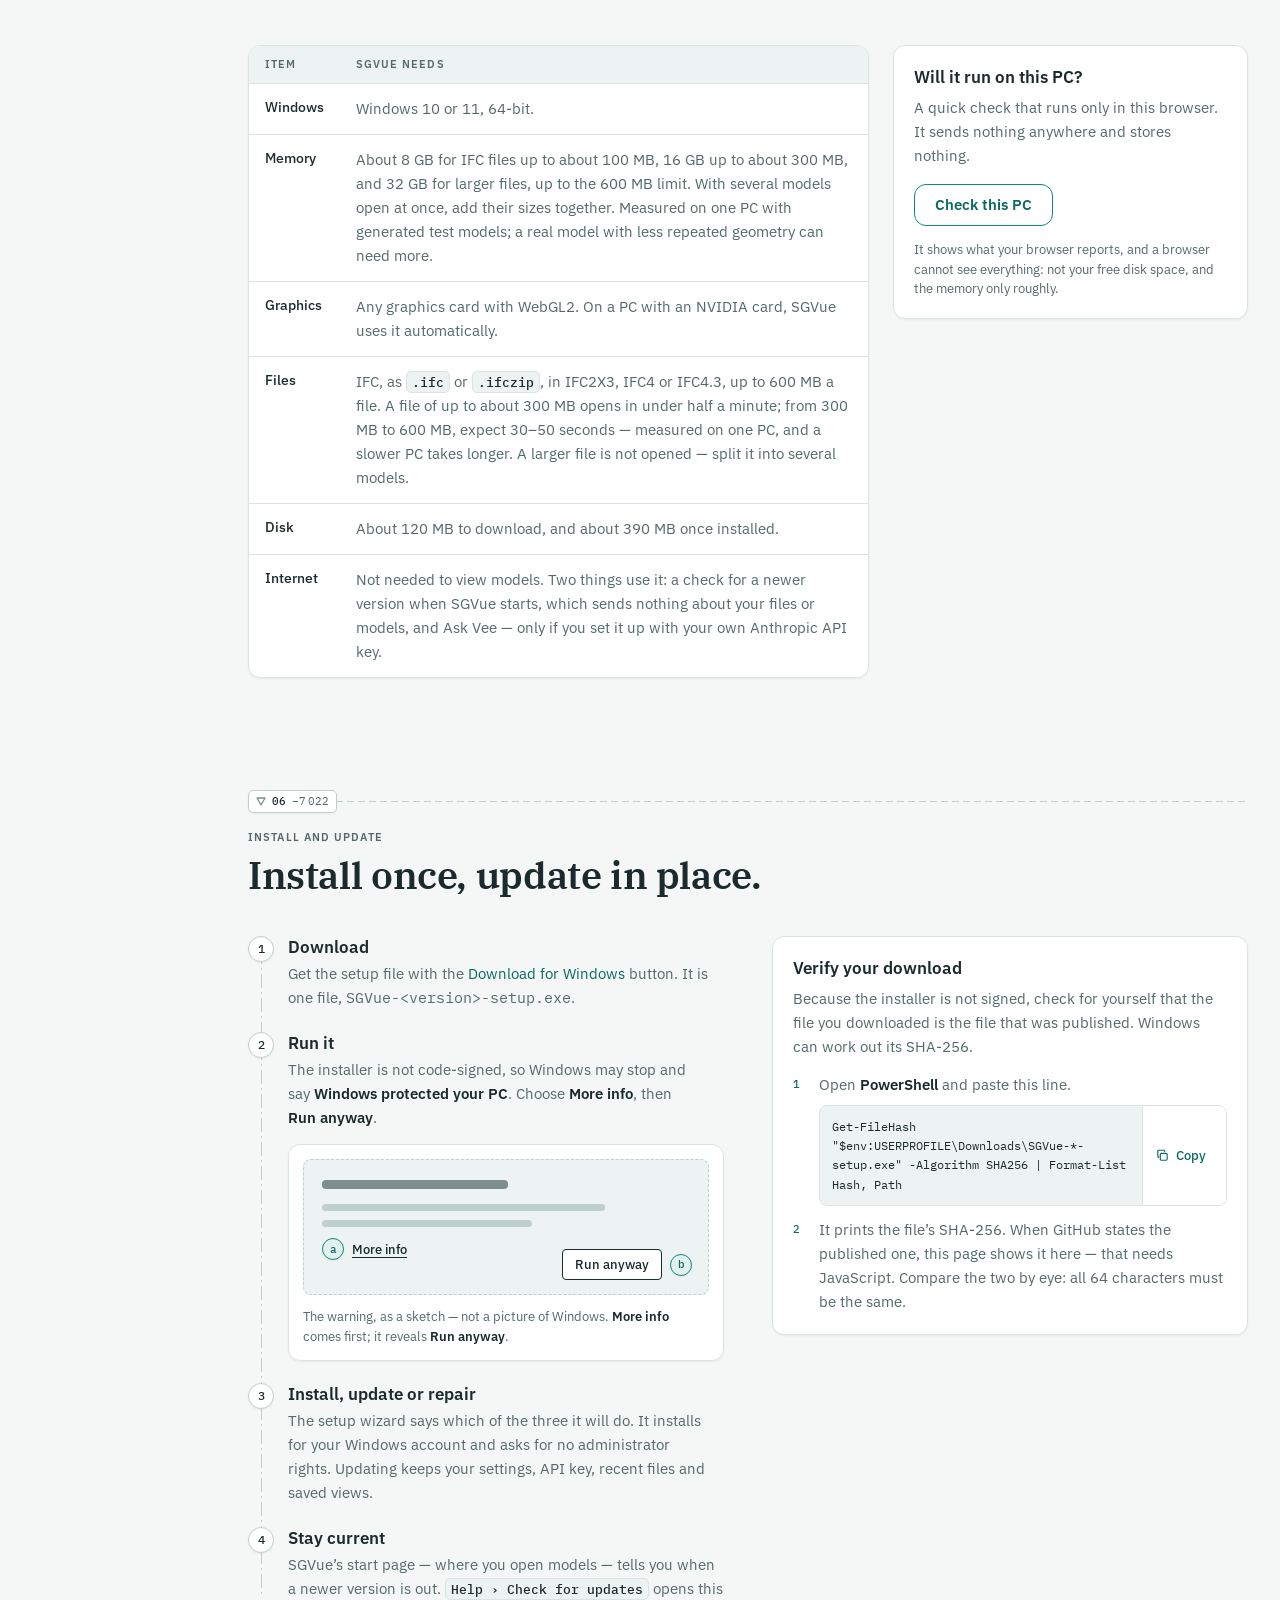
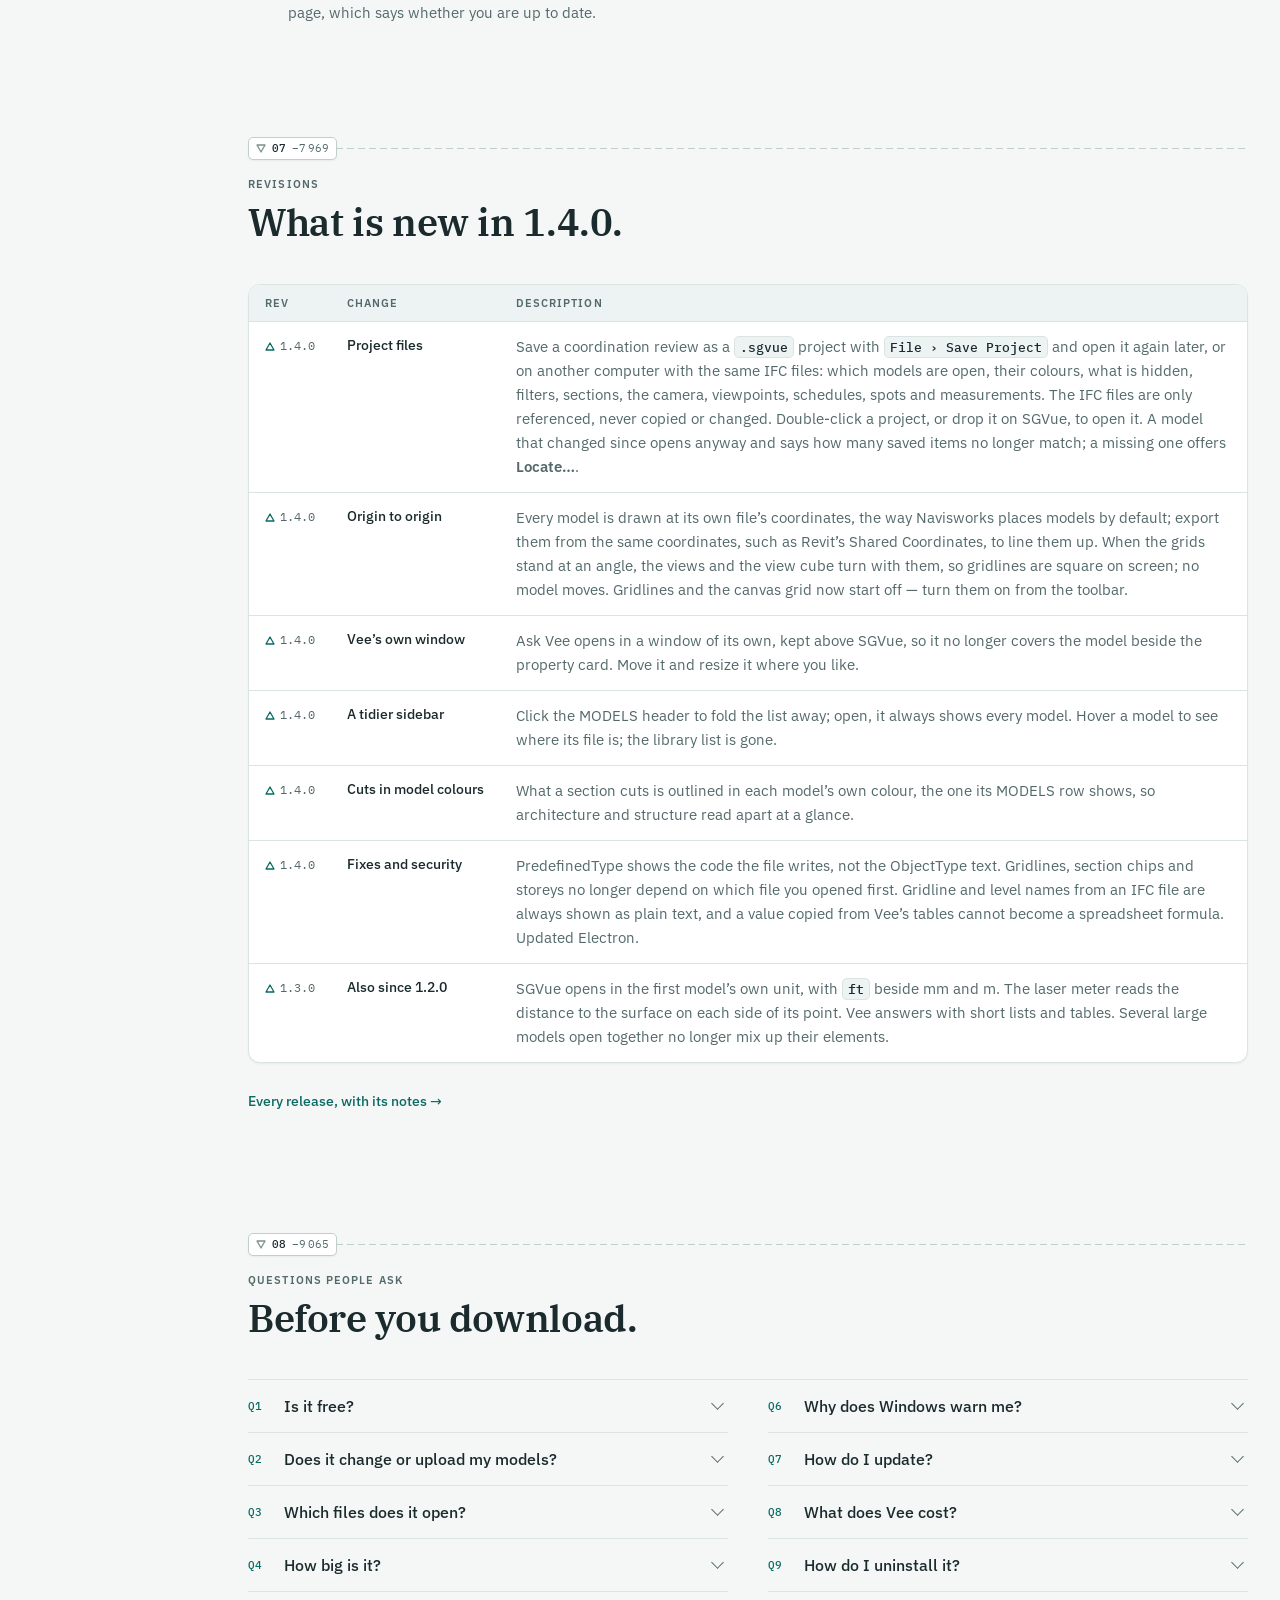
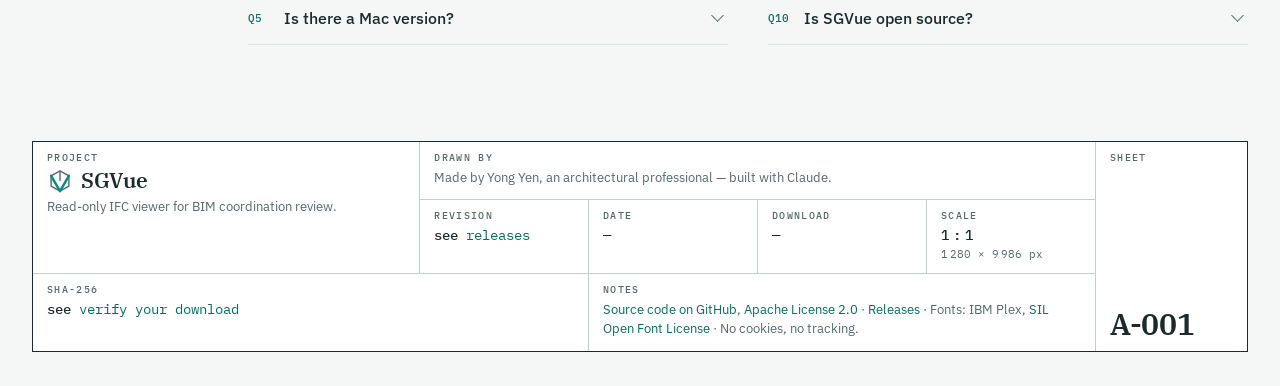
==== commit ed8bda35: "Download page: 1.4.0's installer size; sidebar row names the path hover and the library's removal Co" ====
--- a/index.html
+++ b/index.html
@@ -440,10 +440,10 @@
             <tr data-req="mem"><th scope="row">Memory</th><td>About 8 GB for IFC files up to about 100 MB, 16 GB up to about 300 MB, and 32 GB for larger files, up to the 600 MB limit. With several models open at once, add their sizes together. Measured on one PC with generated test models; a real model with less repeated geometry can need more.</td><td class="pc-col" hidden></td></tr>
             <tr data-req="gpu"><th scope="row">Graphics</th><td>Any graphics card with WebGL2. On a PC with an NVIDIA card, SGVue uses it automatically.</td><td class="pc-col" hidden></td></tr>
             <tr><th scope="row">Files</th><td>IFC, as <span class="kbd">.ifc</span> or <span class="kbd">.ifczip</span>, in IFC2X3, IFC4 or IFC4.3, up to 600 MB a file. A file of up to about 300 MB opens in under half a minute; from 300 MB to 600 MB, expect 30–50 seconds — measured on one PC, and a slower PC takes longer. A larger file is not opened — split it into several models.</td><td class="pc-col" hidden></td></tr>
-            <!-- `data-win-size` is the Windows installer's size in 1.4.0's notes (110 MB, as in 1.2.0 and 1.3.0), replaced by the
+            <!-- `data-win-size` is the Windows installer's size in 1.4.0's notes (120 MB), replaced by the
                  newest Windows installer's when the release API answers; 390 MB is installed on Windows, by the same notes.
                  The Mac line appears with a disk image. -->
-            <tr><th scope="row">Disk</th><td><span class="ln"><span class="os-k" data-mac-only hidden>Windows</span><span>About <span class="nb" data-win-size>110 MB</span> to download, and about <span class="nb">390 MB</span> once installed.</span></span><span class="ln" data-mac-only hidden><span class="os-k">Mac</span><span>About <span class="nb" data-mac-size>—</span> to download.</span></span></td><td class="pc-col" hidden></td></tr>
+            <tr><th scope="row">Disk</th><td><span class="ln"><span class="os-k" data-mac-only hidden>Windows</span><span>About <span class="nb" data-win-size>120 MB</span> to download, and about <span class="nb">390 MB</span> once installed.</span></span><span class="ln" data-mac-only hidden><span class="os-k">Mac</span><span>About <span class="nb" data-mac-size>—</span> to download.</span></span></td><td class="pc-col" hidden></td></tr>
             <tr><th scope="row">Internet</th><td>Not needed to view models. Two things use it: a check for a newer version when SGVue starts, which sends nothing about your files or models, and Ask Vee — only if you set it up with your own Anthropic API key.</td><td class="pc-col" hidden></td></tr>
           </tbody>
         </table>
@@ -549,7 +549,7 @@
           <tr><td class="rev-n"><svg class="tri delta" width="10" height="9" aria-hidden="true"><use href="#i-tri"/></svg>1.4.0</td><th scope="row">Project files</th><td>Save a coordination review as a <span class="kbd">.sgvue</span> project with <span class="kbd">File › Save Project</span> and open it again later, or on another computer with the same IFC files: which models are open, their colours, what is hidden, filters, sections, the camera, viewpoints, schedules, spots and measurements. The IFC files are only referenced, never copied or changed. Double-click a project, or drop it on SGVue, to open it. A model that changed since opens anyway and says how many saved items no longer match; a missing one offers <strong>Locate…</strong>.</td></tr>
           <tr><td class="rev-n"><svg class="tri delta" width="10" height="9" aria-hidden="true"><use href="#i-tri"/></svg>1.4.0</td><th scope="row">Origin to origin</th><td>Every model is drawn at its own file’s coordinates, the way Navisworks places models by default; export them from the same coordinates, such as Revit’s Shared Coordinates, to line them up. When the grids stand at an angle, the views and the view cube turn with them, so gridlines are square on screen; no model moves. Gridlines and the canvas grid now start off — turn them on from the toolbar.</td></tr>
           <tr><td class="rev-n"><svg class="tri delta" width="10" height="9" aria-hidden="true"><use href="#i-tri"/></svg>1.4.0</td><th scope="row">Vee’s own window</th><td>Ask Vee opens in a window of its own, kept above SGVue, so it no longer covers the model beside the property card. Move it and resize it where you like.</td></tr>
-          <tr><td class="rev-n"><svg class="tri delta" width="10" height="9" aria-hidden="true"><use href="#i-tri"/></svg>1.4.0</td><th scope="row">A tidier sidebar</th><td>Click the MODELS header to fold the list away; open, it always shows every model.</td></tr>
+          <tr><td class="rev-n"><svg class="tri delta" width="10" height="9" aria-hidden="true"><use href="#i-tri"/></svg>1.4.0</td><th scope="row">A tidier sidebar</th><td>Click the MODELS header to fold the list away; open, it always shows every model. Hover a model to see where its file is; the library list is gone.</td></tr>
           <tr><td class="rev-n"><svg class="tri delta" width="10" height="9" aria-hidden="true"><use href="#i-tri"/></svg>1.4.0</td><th scope="row">Cuts in model colours</th><td>What a section cuts is outlined in each model’s own colour, the one its MODELS row shows, so architecture and structure read apart at a glance.</td></tr>
           <tr><td class="rev-n"><svg class="tri delta" width="10" height="9" aria-hidden="true"><use href="#i-tri"/></svg>1.4.0</td><th scope="row">Fixes and security</th><td>PredefinedType shows the code the file writes, not the ObjectType text. Gridlines, section chips and storeys no longer depend on which file you opened first. Gridline and level names from an IFC file are always shown as plain text, and a value copied from Vee’s tables cannot become a spreadsheet formula. Updated Electron.</td></tr>
           <tr><td class="rev-n"><svg class="tri delta" width="10" height="9" aria-hidden="true"><use href="#i-tri"/></svg>1.3.0</td><th scope="row">Also since 1.2.0</th><td>SGVue opens in the first model’s own unit, with <span class="kbd">ft</span> beside mm and m. The laser meter reads the distance to the surface on each side of its point. Vee answers with short lists and tables. Several large models open together no longer mix up their elements.</td></tr>
@@ -571,7 +571,7 @@
         <details class="q"><summary><span class="q-n" aria-hidden="true">Q1</span>Is it free?</summary><div class="q-a"><p>Yes. SGVue costs nothing to download or to use, and there is no account, no licence key and no trial period. The one part with a cost is Ask Vee, and that is paid to Anthropic, not to SGVue.</p></div></details>
         <details class="q"><summary><span class="q-n" aria-hidden="true">Q2</span>Does it change or upload my models?</summary><div class="q-a"><p>No. SGVue has no way to write an IFC file, and your files are read on your own computer. No file is uploaded, and a project you save names your IFC files and never contains them. If you use Ask Vee, your question and what it looks up to answer go to Anthropic under your own key — never the file itself.</p></div></details>
         <details class="q"><summary><span class="q-n" aria-hidden="true">Q3</span>Which files does it open?</summary><div class="q-a"><p>IFC files as <span class="kbd">.ifc</span> or <span class="kbd">.ifczip</span>, in the IFC2X3, IFC4 and IFC4.3 schemas. Open one, or several together as a federation. ifcXML is not supported, and a single file larger than 600 MB is not opened.</p></div></details>
-        <details class="q"><summary><span class="q-n" aria-hidden="true">Q4</span>How big is it?</summary><div class="q-a"><p>The <span data-mac-only hidden>Windows </span>installer is about <span class="nb" data-win-size>110 MB</span>, and SGVue takes about <span class="nb">390 MB</span> once installed.<span data-mac-only hidden> The Mac disk image is about <span class="nb" data-mac-size>—</span>.</span> It opens IFC files of up to 600 MB: about 8 GB of memory is enough for files up to about 100 MB, 16 GB up to about 300 MB, and 32 GB for larger ones. With several models open, add their sizes together.</p></div></details>
+        <details class="q"><summary><span class="q-n" aria-hidden="true">Q4</span>How big is it?</summary><div class="q-a"><p>The <span data-mac-only hidden>Windows </span>installer is about <span class="nb" data-win-size>120 MB</span>, and SGVue takes about <span class="nb">390 MB</span> once installed.<span data-mac-only hidden> The Mac disk image is about <span class="nb" data-mac-size>—</span>.</span> It opens IFC files of up to 600 MB: about 8 GB of memory is enough for files up to about 100 MB, 16 GB up to about 300 MB, and 32 GB for larger ones. With several models open, add their sizes together.</p></div></details>
         <details class="q"><summary><span class="q-n" aria-hidden="true">Q5</span>Is there a Mac version?</summary><div class="q-a"><p id="q-mac">Yes, for macOS 13 Ventura or later, on Apple silicon or an Intel processor. Both disk images are on the <a href="https://github.com/sgvue/releases/releases/latest">latest release’s page</a>. SGVue is not notarised by Apple, so the first time you open it, choose <strong>Open Anyway</strong> in <span class="kbd">System Settings › Privacy &amp; Security</span>.</p></div></details>
         </div>
         <div class="faq-col">
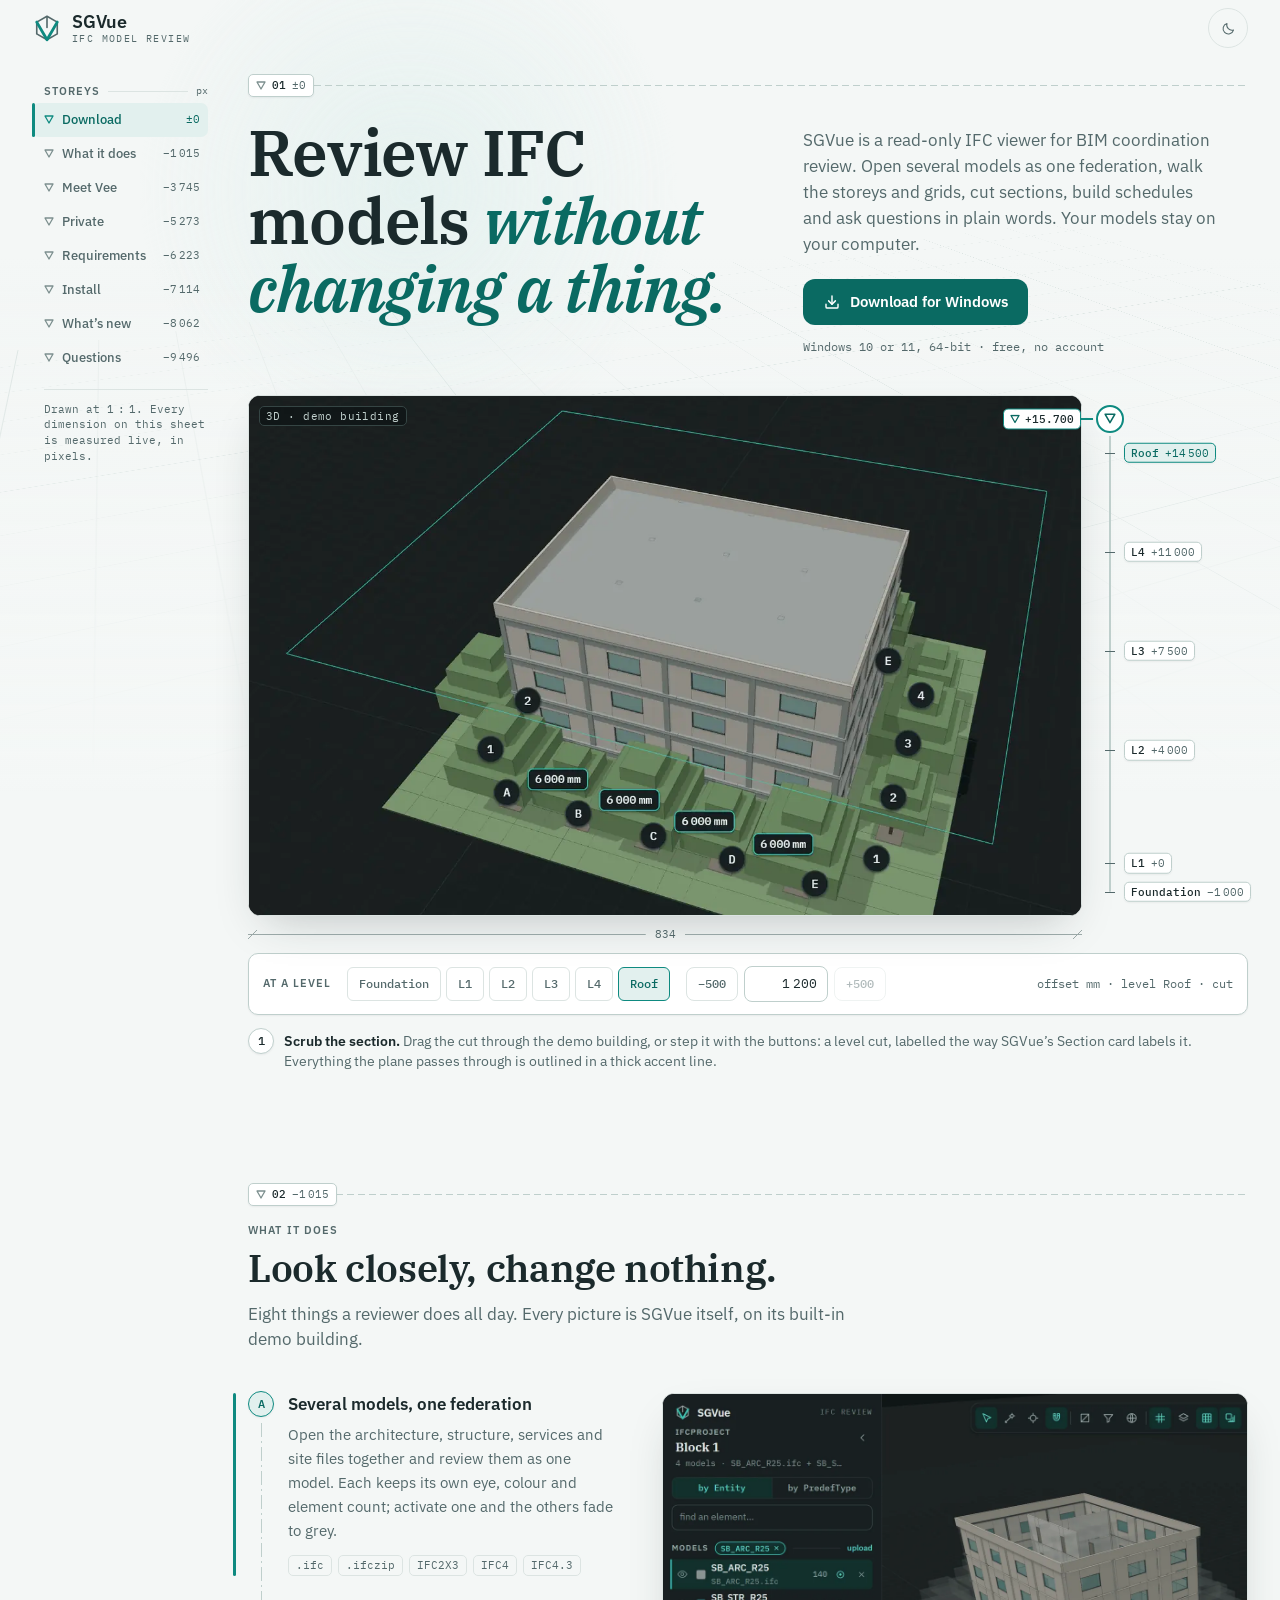
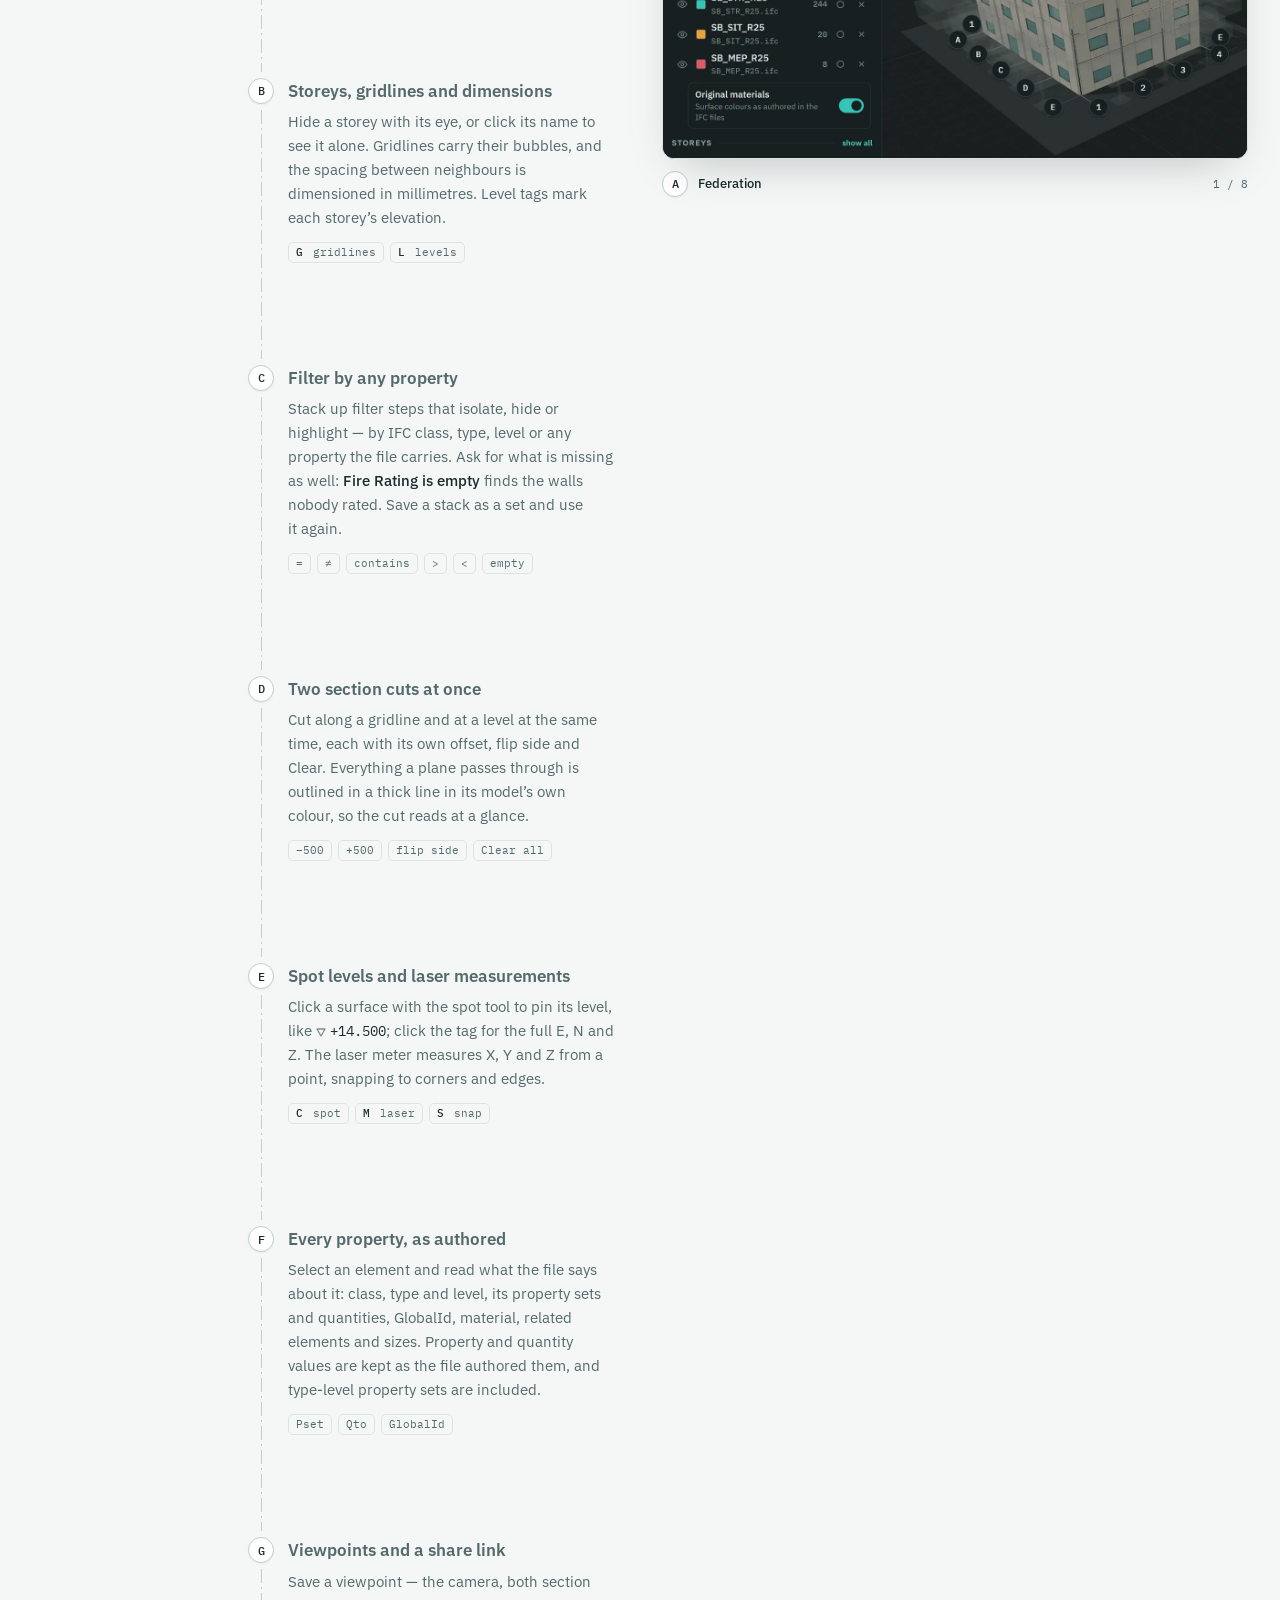
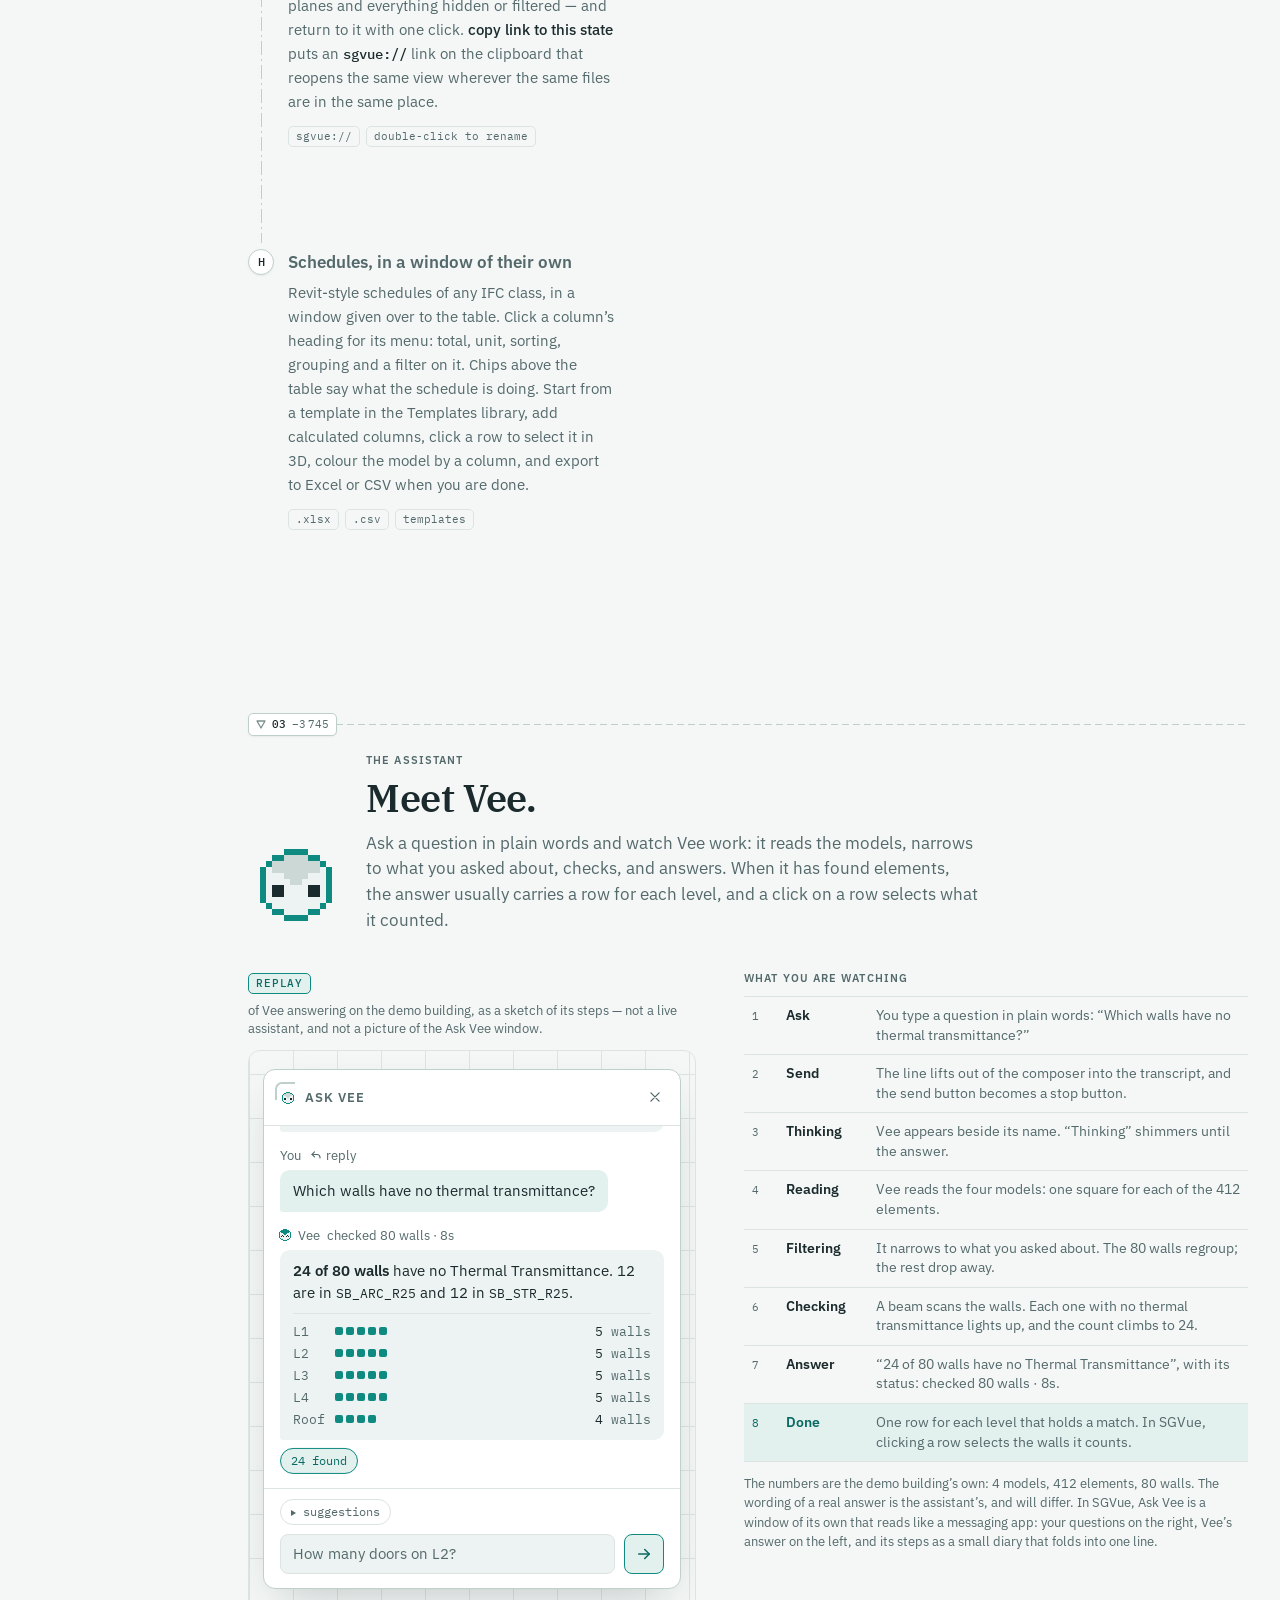
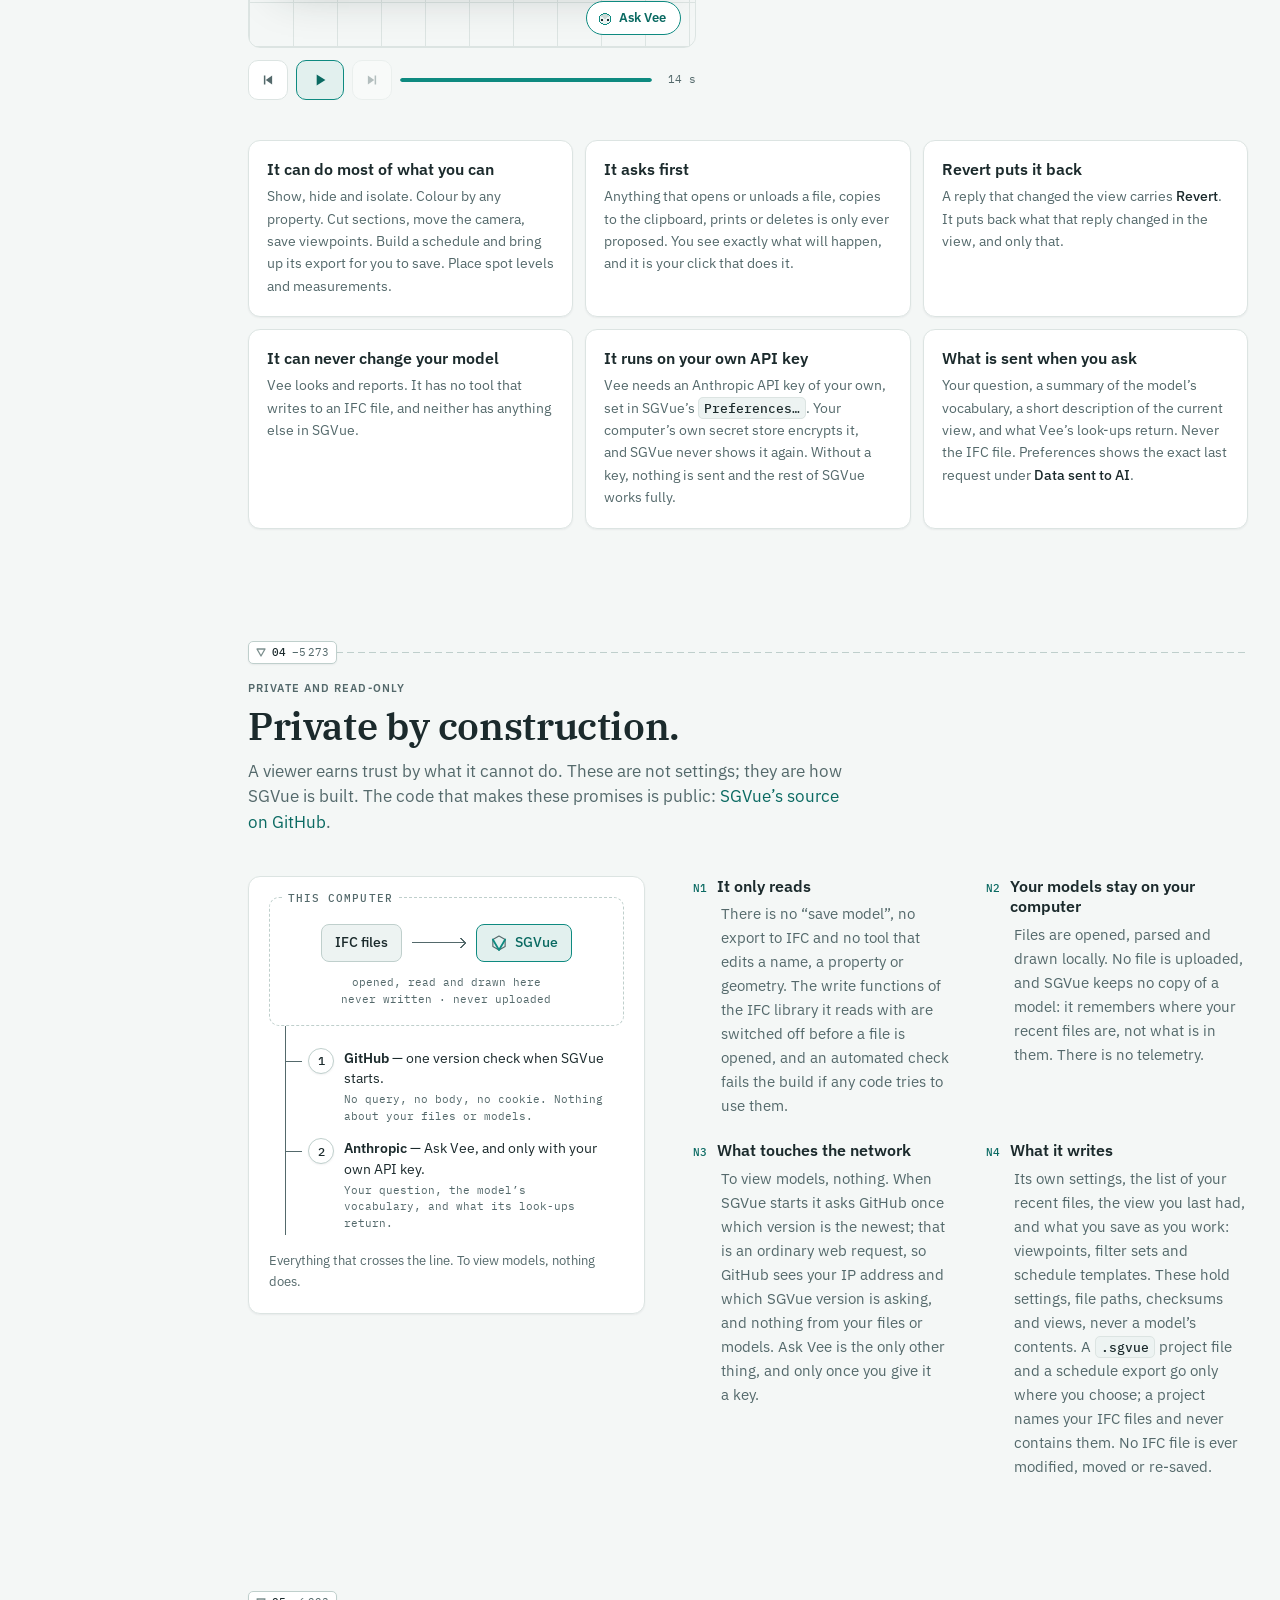
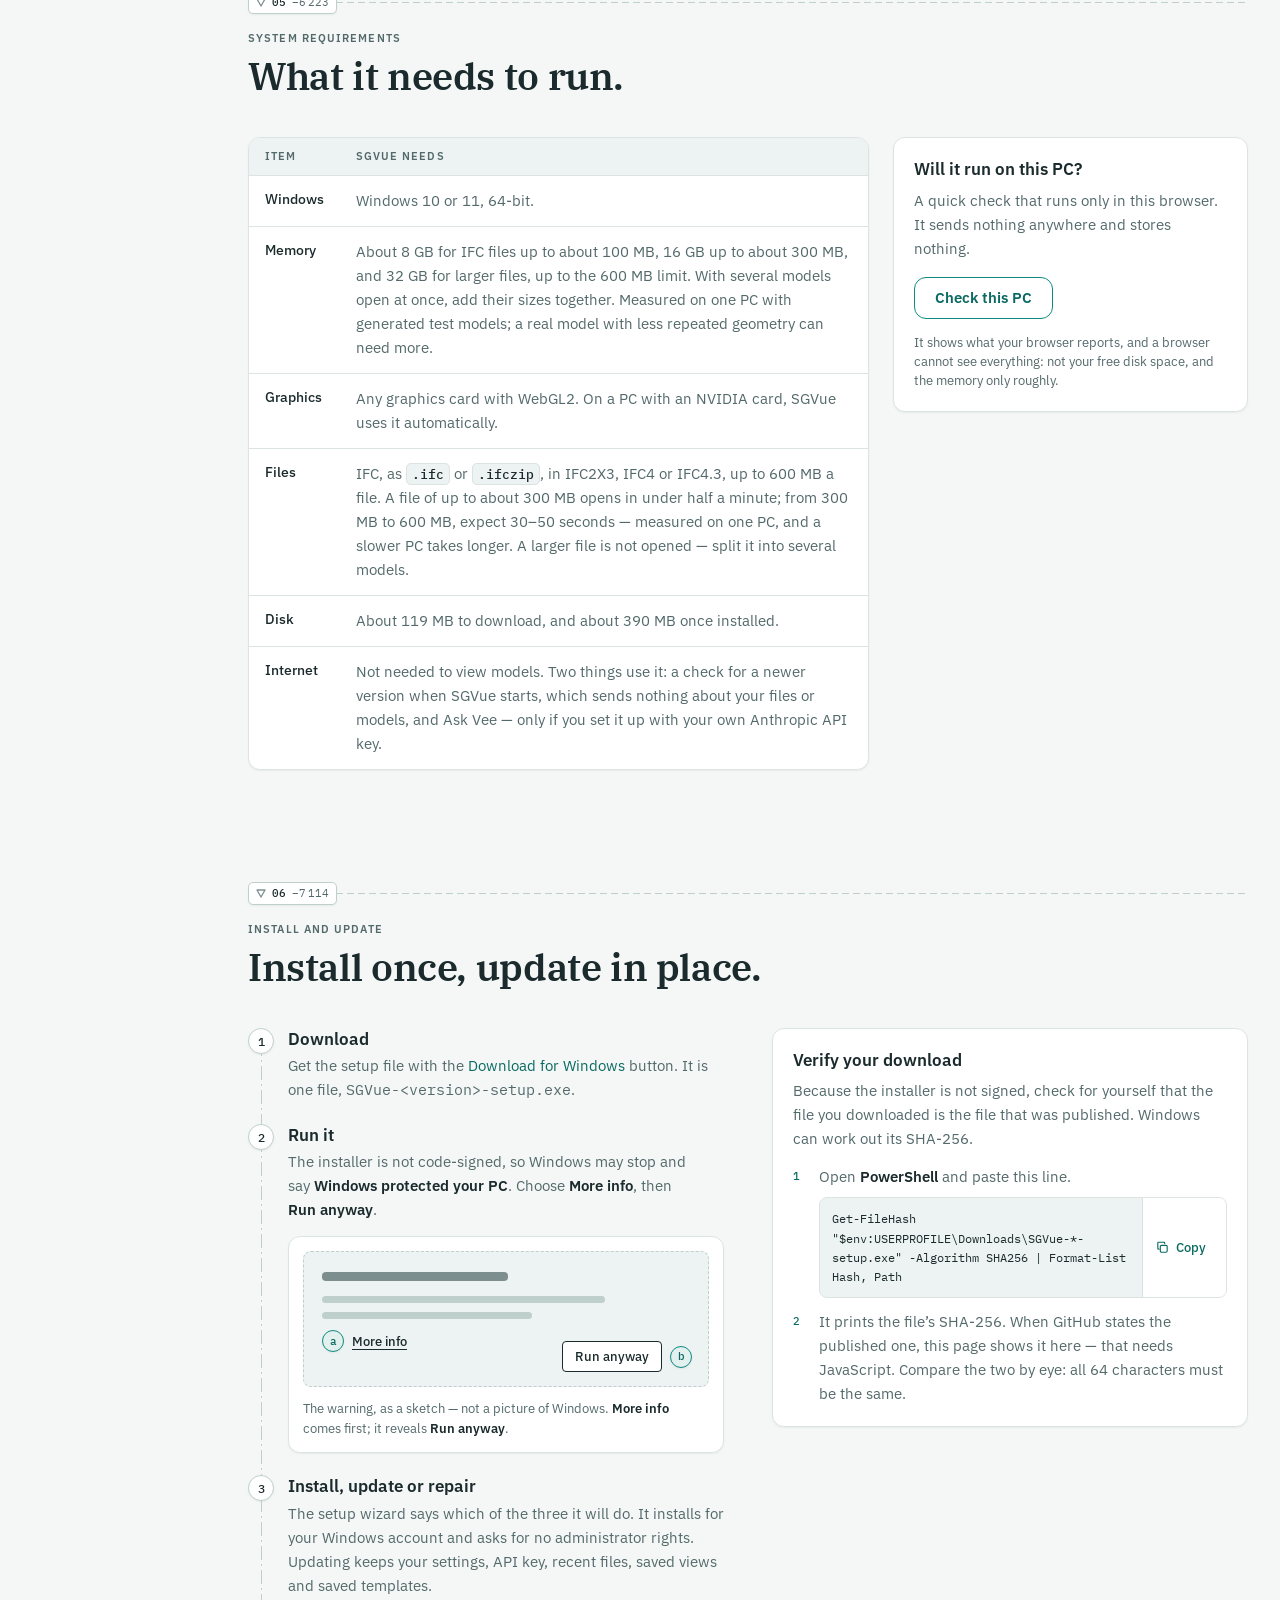
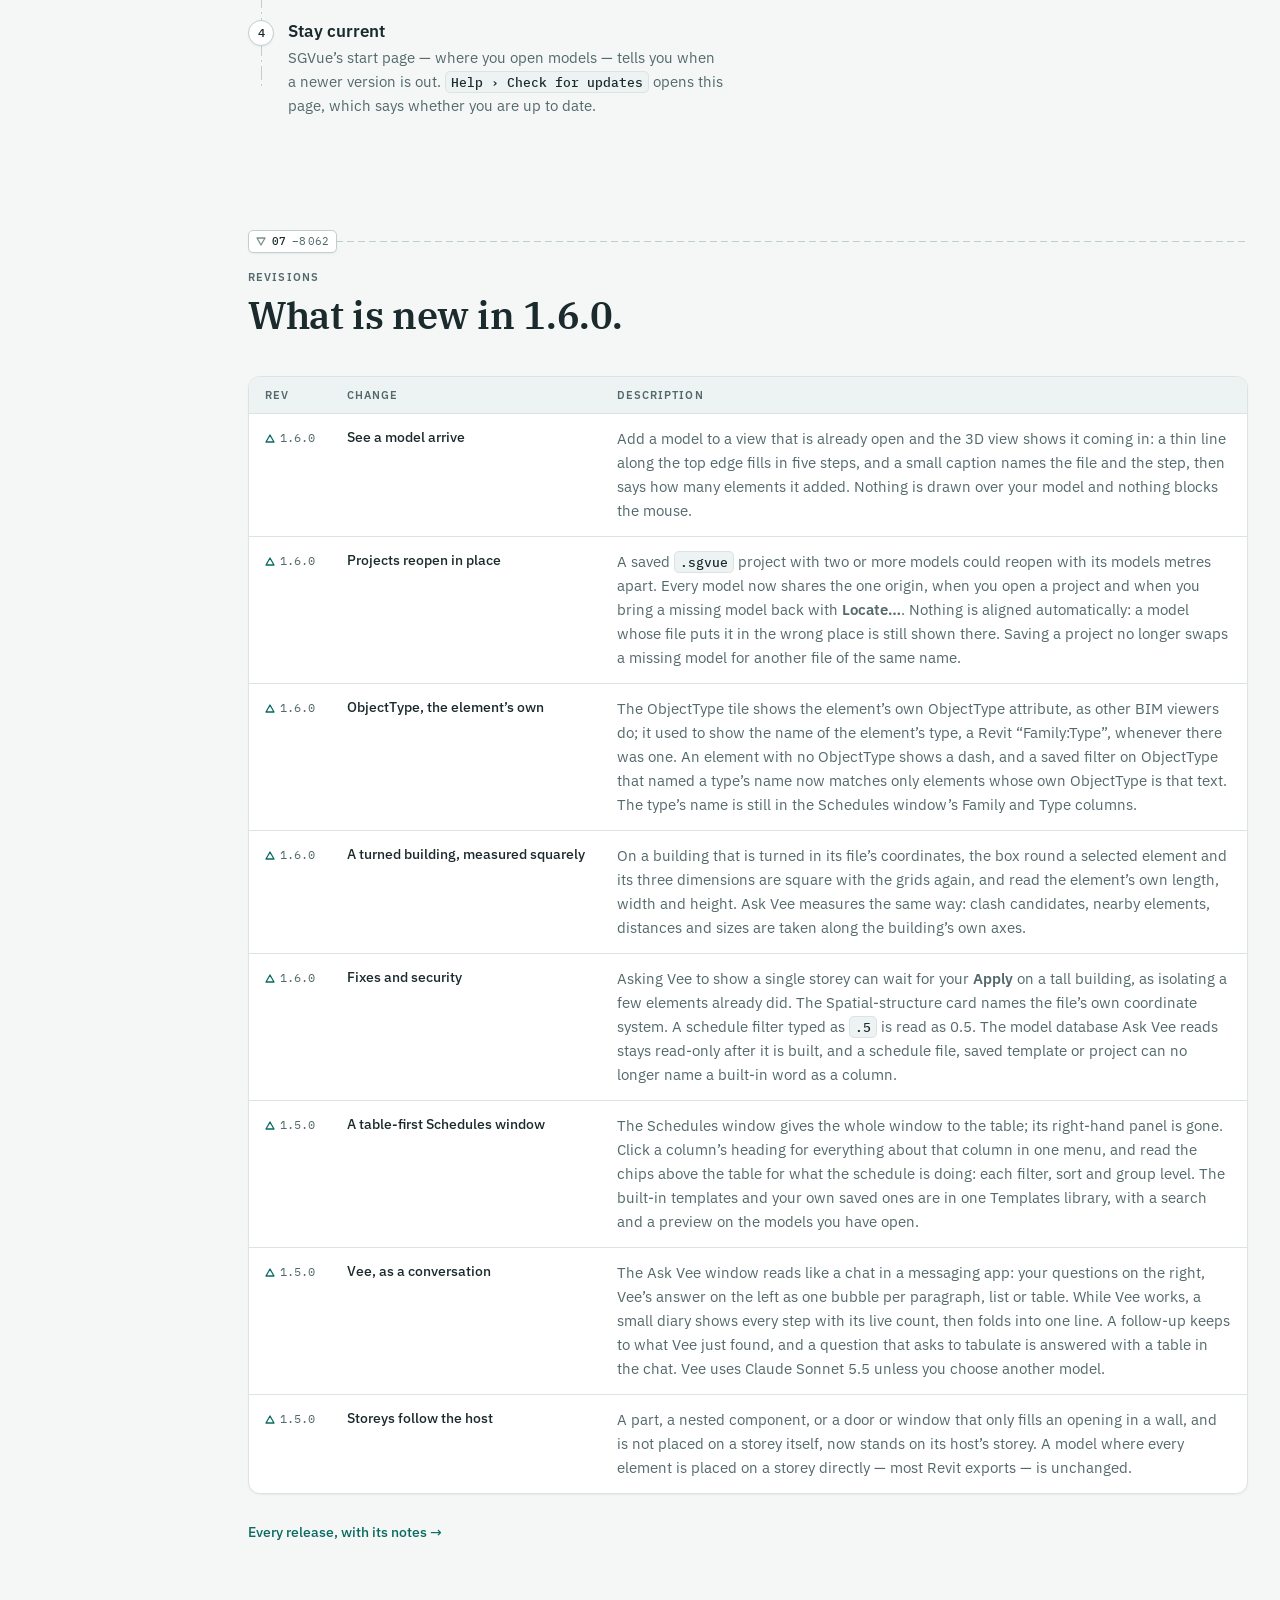
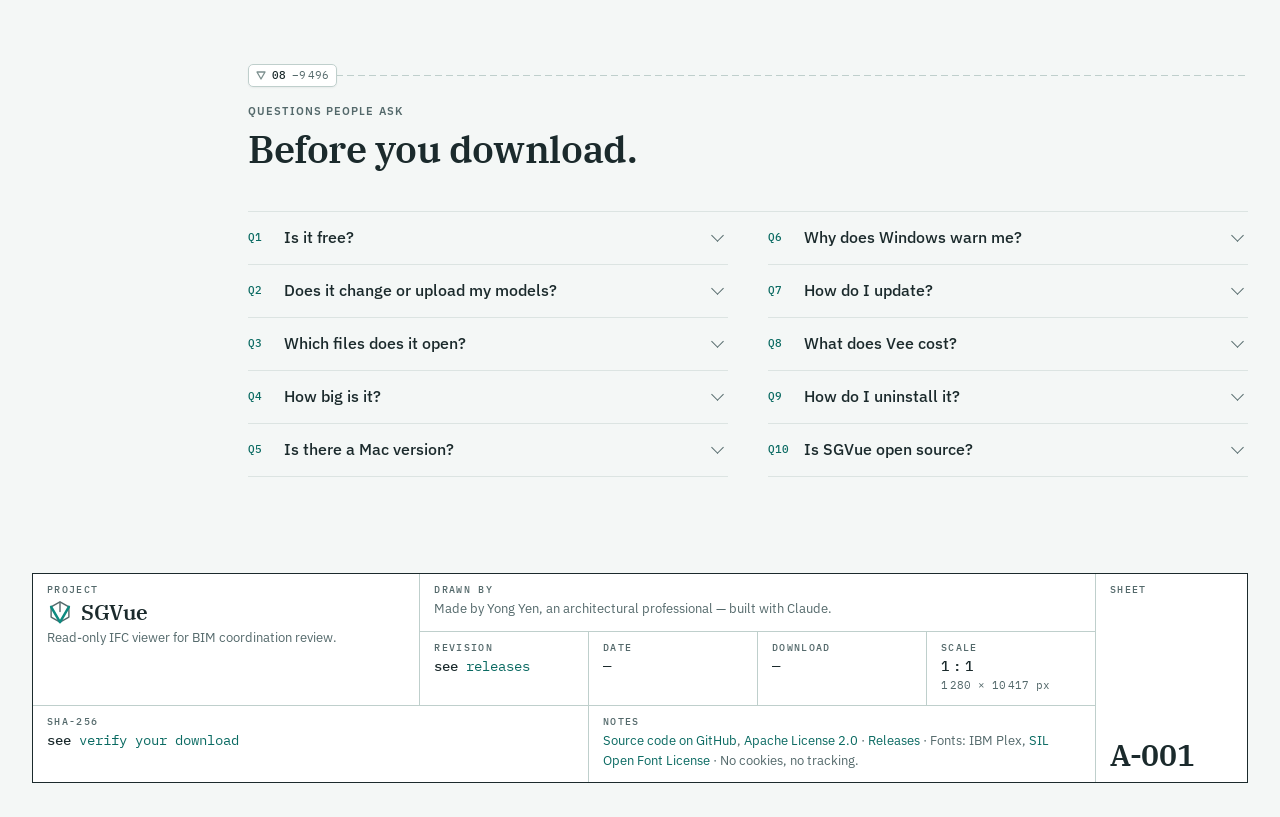
==== commit 7f32d4e5: "SGVue 1.6.0: what is new, with 1.5.0's changes; the table-first Schedules window What is new is 1.6." ====
--- a/index.html
+++ b/index.html
@@ -244,10 +244,10 @@
             <div class="feat-copy">
               <span class="bubble" aria-hidden="true">H</span>
               <h3>Schedules, in a window of their own</h3>
-              <p>Revit-style schedules of any IFC class: choose the fields, sort, group, total, filter and add calculated columns. Click a row to select it in 3D, colour the model by a column, and export to Excel or CSV when you are done.</p>
+              <p>Revit-style schedules of any IFC class, in a window given over to the table. Click a column’s heading for its menu: total, unit, sorting, grouping and a filter on it. Chips above the table say what the schedule is doing. Start from a template in the Templates library, add calculated columns, click a row to select it in 3D, colour the model by a column, and export to Excel or CSV when you are done.</p>
               <p class="spec"><span>.xlsx</span><span>.csv</span><span>templates</span></p>
             </div>
-            <figure class="feat-shot shot"><img src="img/tour-schedules.webp" width="1280" height="800" loading="lazy" decoding="async" alt="The Schedules window: a Window Schedule of 55 windows with model, level, type and area columns, one row selected, beside the schedule setup with its Fields, Filter, Sort, Format and Style tabs."></figure>
+            <figure class="feat-shot shot"><img src="img/tour-schedules.webp" width="1280" height="800" loading="lazy" decoding="async" alt="The Schedules window on the demo building: a Window Schedule of 55 windows with model, level, family, type and area columns, and one row selected. Chips above the table read + Filter, + Sort / group, 9 of 26 fields, Every instance and Style. The left panel lists the IFC classes with their counts, and the Templates library."></figure>
           </li>
         </ol>
         <div class="tour-stage" id="tour-stage" aria-hidden="true" hidden>
@@ -271,7 +271,7 @@
 
       <div class="vee-grid">
         <div class="replay" id="replay">
-          <p class="replay-flag"><span class="flag">Replay</span> of the Ask Vee panel on the demo building — not a live assistant.</p>
+          <p class="replay-flag"><span class="flag">Replay</span> of Vee answering on the demo building, as a sketch of its steps — not a live assistant, and not a picture of the Ask Vee window.</p>
           <div class="rp-stage">
             <div class="rp" id="rp">
               <div class="rp-head">
@@ -343,7 +343,7 @@
             <li><b>Done</b><span>One row for each level that holds a match. In SGVue, clicking a row selects the walls it counts.</span></li>
           </ol>
           <p class="rp-now" id="rp-now" role="status" aria-live="polite"></p>
-          <p class="fine">The numbers are the demo building’s own: 4 models, 412 elements, 80 walls. The wording of a real answer is the assistant’s, and will differ.</p>
+          <p class="fine">The numbers are the demo building’s own: 4 models, 412 elements, 80 walls. The wording of a real answer is the assistant’s, and will differ. In SGVue, Ask Vee is a window of its own that reads like a messaging app: your questions on the right, Vee’s answer on the left, and its steps as a small diary that folds into one line.</p>
         </div>
       </div>
 
@@ -358,7 +358,7 @@
         </li>
         <li class="fact">
           <h3>Revert puts it back</h3>
-          <p>A reply that changed the view carries <em>revert</em>. It puts back what that reply changed in the view, and only that.</p>
+          <p>A reply that changed the view carries <em>Revert</em>. It puts back what that reply changed in the view, and only that.</p>
         </li>
         <li class="fact">
           <h3>It can never change your model</h3>
@@ -413,7 +413,7 @@
           </li>
           <li>
             <h3><span class="note-n" aria-hidden="true">N4</span>What it writes</h3>
-            <p>Its own settings, the list of your recent files, the view you last had, and what you save as you work: viewpoints, filter sets and schedule setups. These hold settings, file paths, checksums and views, never a model’s contents. A <span class="kbd">.sgvue</span> project file and a schedule export go only where you choose; a project names your IFC files and never contains them. No IFC file is ever modified, moved or re-saved.</p>
+            <p>Its own settings, the list of your recent files, the view you last had, and what you save as you work: viewpoints, filter sets and schedule templates. These hold settings, file paths, checksums and views, never a model’s contents. A <span class="kbd">.sgvue</span> project file and a schedule export go only where you choose; a project names your IFC files and never contains them. No IFC file is ever modified, moved or re-saved.</p>
           </li>
         </ul>
       </div>
@@ -440,10 +440,10 @@
             <tr data-req="mem"><th scope="row">Memory</th><td>About 8 GB for IFC files up to about 100 MB, 16 GB up to about 300 MB, and 32 GB for larger files, up to the 600 MB limit. With several models open at once, add their sizes together. Measured on one PC with generated test models; a real model with less repeated geometry can need more.</td><td class="pc-col" hidden></td></tr>
             <tr data-req="gpu"><th scope="row">Graphics</th><td>Any graphics card with WebGL2. On a PC with an NVIDIA card, SGVue uses it automatically.</td><td class="pc-col" hidden></td></tr>
             <tr><th scope="row">Files</th><td>IFC, as <span class="kbd">.ifc</span> or <span class="kbd">.ifczip</span>, in IFC2X3, IFC4 or IFC4.3, up to 600 MB a file. A file of up to about 300 MB opens in under half a minute; from 300 MB to 600 MB, expect 30–50 seconds — measured on one PC, and a slower PC takes longer. A larger file is not opened — split it into several models.</td><td class="pc-col" hidden></td></tr>
-            <!-- `data-win-size` is the Windows installer's size in 1.4.0's notes (120 MB), replaced by the
+            <!-- `data-win-size` is the Windows installer's size in 1.6.0's notes (119 MB), replaced by the
                  newest Windows installer's when the release API answers; 390 MB is installed on Windows, by the same notes.
                  The Mac line appears with a disk image. -->
-            <tr><th scope="row">Disk</th><td><span class="ln"><span class="os-k" data-mac-only hidden>Windows</span><span>About <span class="nb" data-win-size>120 MB</span> to download, and about <span class="nb">390 MB</span> once installed.</span></span><span class="ln" data-mac-only hidden><span class="os-k">Mac</span><span>About <span class="nb" data-mac-size>—</span> to download.</span></span></td><td class="pc-col" hidden></td></tr>
+            <tr><th scope="row">Disk</th><td><span class="ln"><span class="os-k" data-mac-only hidden>Windows</span><span>About <span class="nb" data-win-size>119 MB</span> to download, and about <span class="nb">390 MB</span> once installed.</span></span><span class="ln" data-mac-only hidden><span class="os-k">Mac</span><span>About <span class="nb" data-mac-size>—</span> to download.</span></span></td><td class="pc-col" hidden></td></tr>
             <tr><th scope="row">Internet</th><td>Not needed to view models. Two things use it: a check for a newer version when SGVue starts, which sends nothing about your files or models, and Ask Vee — only if you set it up with your own Anthropic API key.</td><td class="pc-col" hidden></td></tr>
           </tbody>
         </table>
@@ -483,7 +483,7 @@
               <figcaption>The warning, as a sketch — not a picture of Windows. <strong>More info</strong> comes first; it reveals <strong>Run anyway</strong>.</figcaption>
             </figure>
           </div></li>
-          <li class="step"><span class="bubble" aria-hidden="true">3</span><div><h3>Install, update or repair</h3><p>The setup wizard says which of the three it will do. It installs for your Windows account and asks for no administrator rights. Updating keeps your settings, API key, recent files and saved views.</p></div></li>
+          <li class="step"><span class="bubble" aria-hidden="true">3</span><div><h3>Install, update or repair</h3><p>The setup wizard says which of the three it will do. It installs for your Windows account and asks for no administrator rights. Updating keeps your settings, API key, recent files, saved views and saved templates.</p></div></li>
           <li class="step"><span class="bubble" aria-hidden="true">4</span><div><h3>Stay current</h3><p>SGVue’s start page — where you open models — tells you when a newer version is out. <span class="kbd">Help › Check for updates</span> opens this page, which says whether you are up to date.</p></div></li>
         </ol>
         <ol class="steps" data-os="mac" hidden>
@@ -539,20 +539,21 @@
       <header class="lvl">
         <p class="lvl-tag" aria-hidden="true"><svg class="tri" width="10" height="9"><use href="#i-tri"/></svg><b>07</b><span data-elev="new"></span></p>
         <p class="eyebrow">Revisions</p>
-        <h2 id="h-new">What is new in 1.4.0.</h2>
+        <h2 id="h-new">What is new in 1.6.0.</h2>
       </header>
 
       <table class="sched rev">
-        <caption>Revision 1.4.0</caption>
+        <caption>Revisions 1.6.0 and 1.5.0</caption>
         <thead><tr><th scope="col">Rev</th><th scope="col">Change</th><th scope="col">Description</th></tr></thead>
         <tbody>
-          <tr><td class="rev-n"><svg class="tri delta" width="10" height="9" aria-hidden="true"><use href="#i-tri"/></svg>1.4.0</td><th scope="row">Project files</th><td>Save a coordination review as a <span class="kbd">.sgvue</span> project with <span class="kbd">File › Save Project</span> and open it again later, or on another computer with the same IFC files: which models are open, their colours, what is hidden, filters, sections, the camera, viewpoints, schedules, spots and measurements. The IFC files are only referenced, never copied or changed. Double-click a project, or drop it on SGVue, to open it. A model that changed since opens anyway and says how many saved items no longer match; a missing one offers <strong>Locate…</strong>.</td></tr>
-          <tr><td class="rev-n"><svg class="tri delta" width="10" height="9" aria-hidden="true"><use href="#i-tri"/></svg>1.4.0</td><th scope="row">Origin to origin</th><td>Every model is drawn at its own file’s coordinates, the way Navisworks places models by default; export them from the same coordinates, such as Revit’s Shared Coordinates, to line them up. When the grids stand at an angle, the views and the view cube turn with them, so gridlines are square on screen; no model moves. Gridlines and the canvas grid now start off — turn them on from the toolbar.</td></tr>
-          <tr><td class="rev-n"><svg class="tri delta" width="10" height="9" aria-hidden="true"><use href="#i-tri"/></svg>1.4.0</td><th scope="row">Vee’s own window</th><td>Ask Vee opens in a window of its own, kept above SGVue, so it no longer covers the model beside the property card. Move it and resize it where you like.</td></tr>
-          <tr><td class="rev-n"><svg class="tri delta" width="10" height="9" aria-hidden="true"><use href="#i-tri"/></svg>1.4.0</td><th scope="row">A tidier sidebar</th><td>Click the MODELS header to fold the list away; open, it always shows every model. Hover a model to see where its file is; the library list is gone.</td></tr>
-          <tr><td class="rev-n"><svg class="tri delta" width="10" height="9" aria-hidden="true"><use href="#i-tri"/></svg>1.4.0</td><th scope="row">Cuts in model colours</th><td>What a section cuts is outlined in each model’s own colour, the one its MODELS row shows, so architecture and structure read apart at a glance.</td></tr>
-          <tr><td class="rev-n"><svg class="tri delta" width="10" height="9" aria-hidden="true"><use href="#i-tri"/></svg>1.4.0</td><th scope="row">Fixes and security</th><td>PredefinedType shows the code the file writes, not the ObjectType text. Gridlines, section chips and storeys no longer depend on which file you opened first. Gridline and level names from an IFC file are always shown as plain text, and a value copied from Vee’s tables cannot become a spreadsheet formula. Updated Electron.</td></tr>
-          <tr><td class="rev-n"><svg class="tri delta" width="10" height="9" aria-hidden="true"><use href="#i-tri"/></svg>1.3.0</td><th scope="row">Also since 1.2.0</th><td>SGVue opens in the first model’s own unit, with <span class="kbd">ft</span> beside mm and m. The laser meter reads the distance to the surface on each side of its point. Vee answers with short lists and tables. Several large models open together no longer mix up their elements.</td></tr>
+          <tr><td class="rev-n"><svg class="tri delta" width="10" height="9" aria-hidden="true"><use href="#i-tri"/></svg>1.6.0</td><th scope="row">See a model arrive</th><td>Add a model to a view that is already open and the 3D view shows it coming in: a thin line along the top edge fills in five steps, and a small caption names the file and the step, then says how many elements it added. Nothing is drawn over your model and nothing blocks the mouse.</td></tr>
+          <tr><td class="rev-n"><svg class="tri delta" width="10" height="9" aria-hidden="true"><use href="#i-tri"/></svg>1.6.0</td><th scope="row">Projects reopen in place</th><td>A saved <span class="kbd">.sgvue</span> project with two or more models could reopen with its models metres apart. Every model now shares the one origin, when you open a project and when you bring a missing model back with <strong>Locate…</strong>. Nothing is aligned automatically: a model whose file puts it in the wrong place is still shown there. Saving a project no longer swaps a missing model for another file of the same name.</td></tr>
+          <tr><td class="rev-n"><svg class="tri delta" width="10" height="9" aria-hidden="true"><use href="#i-tri"/></svg>1.6.0</td><th scope="row">ObjectType, the element’s own</th><td>The ObjectType tile shows the element’s own ObjectType attribute, as other BIM viewers do; it used to show the name of the element’s type, a Revit “Family:Type”, whenever there was one. An element with no ObjectType shows a dash, and a saved filter on ObjectType that named a type’s name now matches only elements whose own ObjectType is that text. The type’s name is still in the Schedules window’s Family and Type columns.</td></tr>
+          <tr><td class="rev-n"><svg class="tri delta" width="10" height="9" aria-hidden="true"><use href="#i-tri"/></svg>1.6.0</td><th scope="row">A turned building, measured squarely</th><td>On a building that is turned in its file’s coordinates, the box round a selected element and its three dimensions are square with the grids again, and read the element’s own length, width and height. Ask Vee measures the same way: clash candidates, nearby elements, distances and sizes are taken along the building’s own axes.</td></tr>
+          <tr><td class="rev-n"><svg class="tri delta" width="10" height="9" aria-hidden="true"><use href="#i-tri"/></svg>1.6.0</td><th scope="row">Fixes and security</th><td>Asking Vee to show a single storey can wait for your <strong>Apply</strong> on a tall building, as isolating a few elements already did. The Spatial-structure card names the file’s own coordinate system. A schedule filter typed as <span class="kbd">.5</span> is read as 0.5. The model database Ask Vee reads stays read-only after it is built, and a schedule file, saved template or project can no longer name a built-in word as a column.</td></tr>
+          <tr><td class="rev-n"><svg class="tri delta" width="10" height="9" aria-hidden="true"><use href="#i-tri"/></svg>1.5.0</td><th scope="row">A table-first Schedules window</th><td>The Schedules window gives the whole window to the table; its right-hand panel is gone. Click a column’s heading for everything about that column in one menu, and read the chips above the table for what the schedule is doing: each filter, sort and group level. The built-in templates and your own saved ones are in one Templates library, with a search and a preview on the models you have open.</td></tr>
+          <tr><td class="rev-n"><svg class="tri delta" width="10" height="9" aria-hidden="true"><use href="#i-tri"/></svg>1.5.0</td><th scope="row">Vee, as a conversation</th><td>The Ask Vee window reads like a chat in a messaging app: your questions on the right, Vee’s answer on the left as one bubble per paragraph, list or table. While Vee works, a small diary shows every step with its live count, then folds into one line. A follow-up keeps to what Vee just found, and a question that asks to tabulate is answered with a table in the chat. Vee uses Claude Sonnet 5.5 unless you choose another model.</td></tr>
+          <tr><td class="rev-n"><svg class="tri delta" width="10" height="9" aria-hidden="true"><use href="#i-tri"/></svg>1.5.0</td><th scope="row">Storeys follow the host</th><td>A part, a nested component, or a door or window that only fills an opening in a wall, and is not placed on a storey itself, now stands on its host’s storey. A model where every element is placed on a storey directly — most Revit exports — is unchanged.</td></tr>
         </tbody>
       </table>
       <p class="after"><a class="link" href="https://github.com/sgvue/releases/releases">Every release, with its notes →</a></p>
@@ -571,12 +572,12 @@
         <details class="q"><summary><span class="q-n" aria-hidden="true">Q1</span>Is it free?</summary><div class="q-a"><p>Yes. SGVue costs nothing to download or to use, and there is no account, no licence key and no trial period. The one part with a cost is Ask Vee, and that is paid to Anthropic, not to SGVue.</p></div></details>
         <details class="q"><summary><span class="q-n" aria-hidden="true">Q2</span>Does it change or upload my models?</summary><div class="q-a"><p>No. SGVue has no way to write an IFC file, and your files are read on your own computer. No file is uploaded, and a project you save names your IFC files and never contains them. If you use Ask Vee, your question and what it looks up to answer go to Anthropic under your own key — never the file itself.</p></div></details>
         <details class="q"><summary><span class="q-n" aria-hidden="true">Q3</span>Which files does it open?</summary><div class="q-a"><p>IFC files as <span class="kbd">.ifc</span> or <span class="kbd">.ifczip</span>, in the IFC2X3, IFC4 and IFC4.3 schemas. Open one, or several together as a federation. ifcXML is not supported, and a single file larger than 600 MB is not opened.</p></div></details>
-        <details class="q"><summary><span class="q-n" aria-hidden="true">Q4</span>How big is it?</summary><div class="q-a"><p>The <span data-mac-only hidden>Windows </span>installer is about <span class="nb" data-win-size>120 MB</span>, and SGVue takes about <span class="nb">390 MB</span> once installed.<span data-mac-only hidden> The Mac disk image is about <span class="nb" data-mac-size>—</span>.</span> It opens IFC files of up to 600 MB: about 8 GB of memory is enough for files up to about 100 MB, 16 GB up to about 300 MB, and 32 GB for larger ones. With several models open, add their sizes together.</p></div></details>
+        <details class="q"><summary><span class="q-n" aria-hidden="true">Q4</span>How big is it?</summary><div class="q-a"><p>The <span data-mac-only hidden>Windows </span>installer is about <span class="nb" data-win-size>119 MB</span>, and SGVue takes about <span class="nb">390 MB</span> once installed.<span data-mac-only hidden> The Mac disk image is about <span class="nb" data-mac-size>—</span>.</span> It opens IFC files of up to 600 MB: about 8 GB of memory is enough for files up to about 100 MB, 16 GB up to about 300 MB, and 32 GB for larger ones. With several models open, add their sizes together.</p></div></details>
         <details class="q"><summary><span class="q-n" aria-hidden="true">Q5</span>Is there a Mac version?</summary><div class="q-a"><p id="q-mac">Yes, for macOS 13 Ventura or later, on Apple silicon or an Intel processor. Both disk images are on the <a href="https://github.com/sgvue/releases/releases/latest">latest release’s page</a>. SGVue is not notarised by Apple, so the first time you open it, choose <strong>Open Anyway</strong> in <span class="kbd">System Settings › Privacy &amp; Security</span>.</p></div></details>
         </div>
         <div class="faq-col">
         <details class="q"><summary><span class="q-n" aria-hidden="true">Q6</span>Why does Windows warn me?</summary><div class="q-a"><p>The installer is not code-signed, so Windows cannot tell who published it and says so before it runs. Choose <strong>More info</strong>, then <strong>Run anyway</strong>. If you would like more than that, <a href="#verify">verify your download</a> first: it takes one line in PowerShell.</p></div></details>
-        <details class="q"><summary><span class="q-n" aria-hidden="true">Q7</span>How do I update?</summary><div class="q-a"><p>On Windows, download the newer setup file and run it over the old one: the wizard says <strong>Update</strong>, and your settings, API key, recent files and saved views are kept.<span data-mac-only hidden> On a Mac, drag the newer SGVue into Applications and choose <strong>Replace</strong>; macOS asks once more before it opens it, as it did the first time.</span> SGVue’s start page shows a notice when a newer version exists.</p></div></details>
+        <details class="q"><summary><span class="q-n" aria-hidden="true">Q7</span>How do I update?</summary><div class="q-a"><p>On Windows, download the newer setup file and run it over the old one: the wizard says <strong>Update</strong>, and your settings, API key, recent files, saved views and saved templates are kept.<span data-mac-only hidden> On a Mac, drag the newer SGVue into Applications and choose <strong>Replace</strong>; macOS asks once more before it opens it, as it did the first time.</span> SGVue’s start page shows a notice when a newer version exists.</p></div></details>
         <details class="q"><summary><span class="q-n" aria-hidden="true">Q8</span>What does Vee cost?</summary><div class="q-a"><p>SGVue charges nothing for it. Vee runs on your own Anthropic API key, so Anthropic bills your account for what you use; how much depends on the model you choose in Preferences and how much you ask. Without a key, nothing is sent and nothing is charged.</p></div></details>
         <details class="q"><summary><span class="q-n" aria-hidden="true">Q9</span>How do I uninstall it?</summary><div class="q-a"><p>In Windows, open <span class="kbd">Settings › Apps</span>, find SGVue in the list of installed apps and choose Uninstall. The uninstaller removes the app and keeps your settings, recent files and saved views.<span data-mac-only hidden> On a Mac, drag SGVue from Applications to the Trash.</span> It never touches your IFC files.</p></div></details>
         <details class="q"><summary><span class="q-n" aria-hidden="true">Q10</span>Is SGVue open source?</summary><div class="q-a"><p>Yes. Its source code is public on GitHub, at <a href="https://github.com/sgvue/sgvue">github.com/sgvue/sgvue</a>, under the <a href="https://github.com/sgvue/sgvue/blob/main/LICENSE">Apache License 2.0</a>. The licence grants no right to use the name SGVue or its logo.</p></div></details>
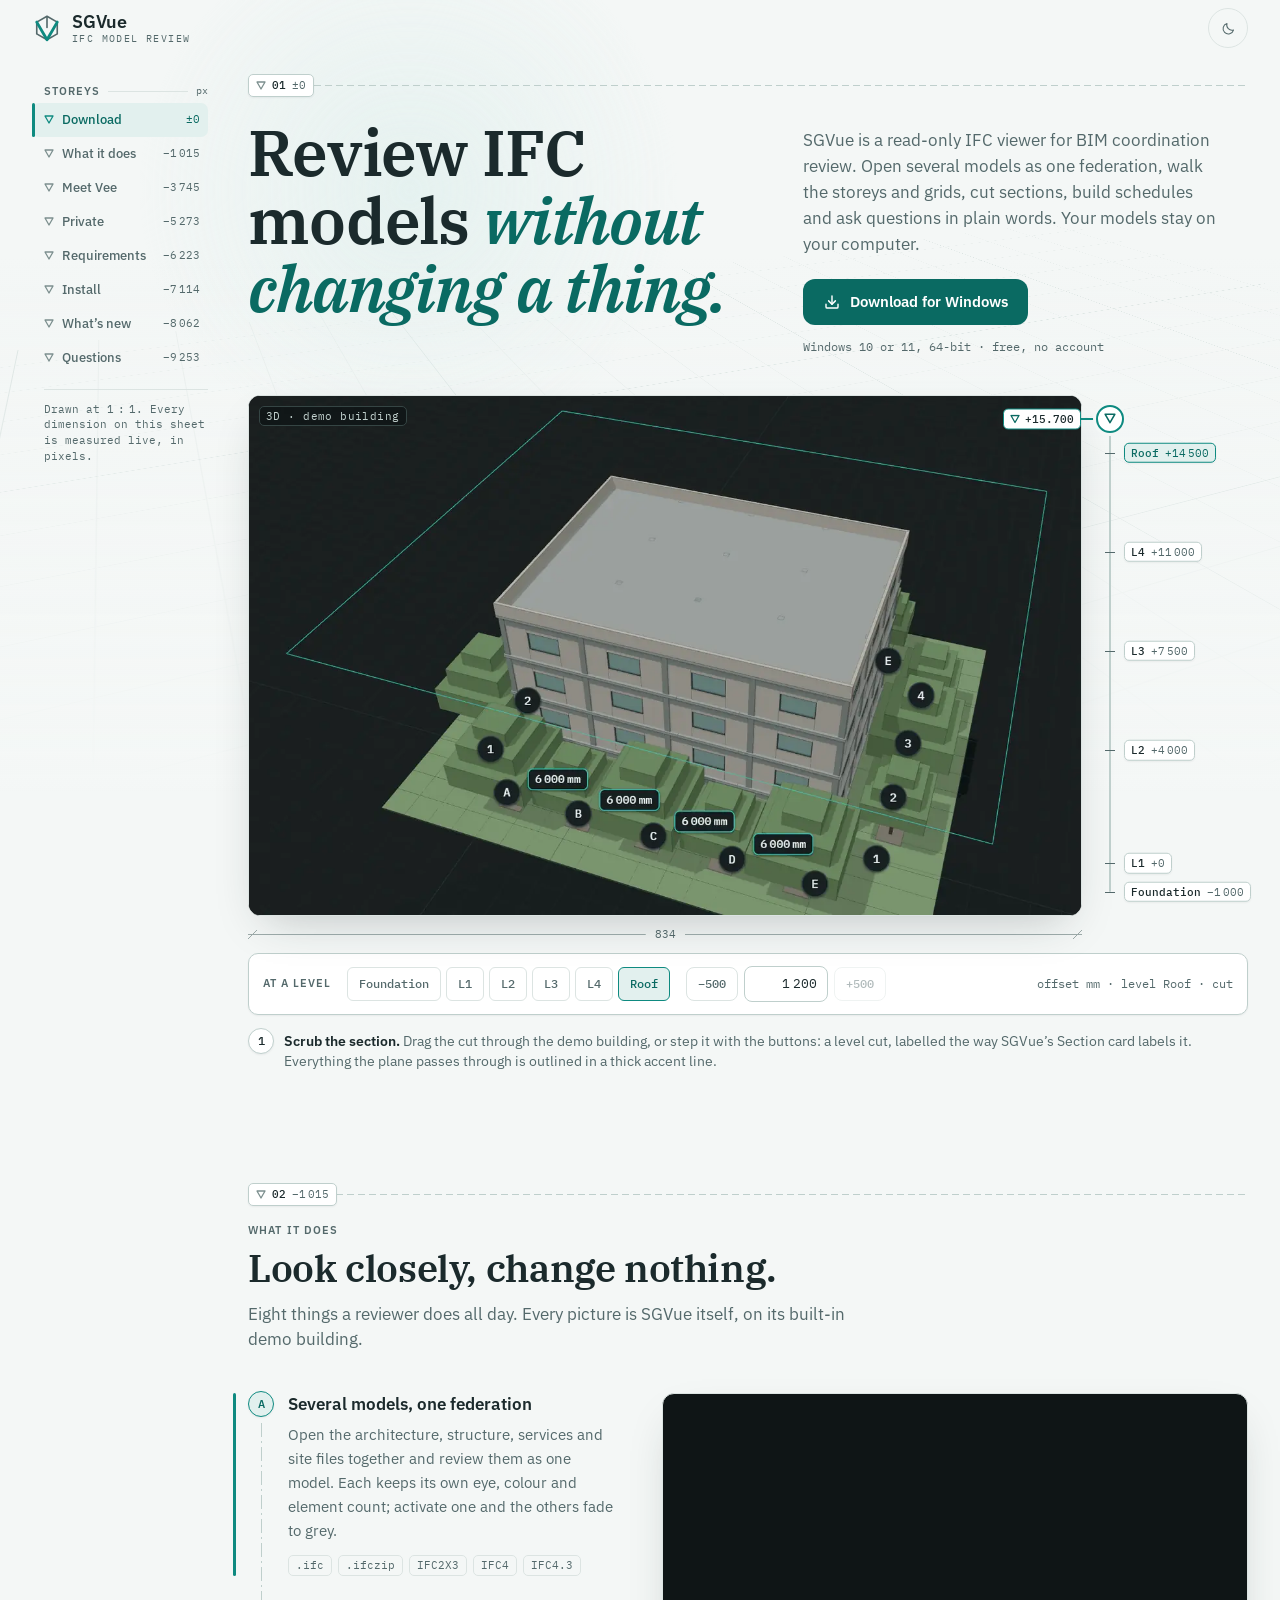
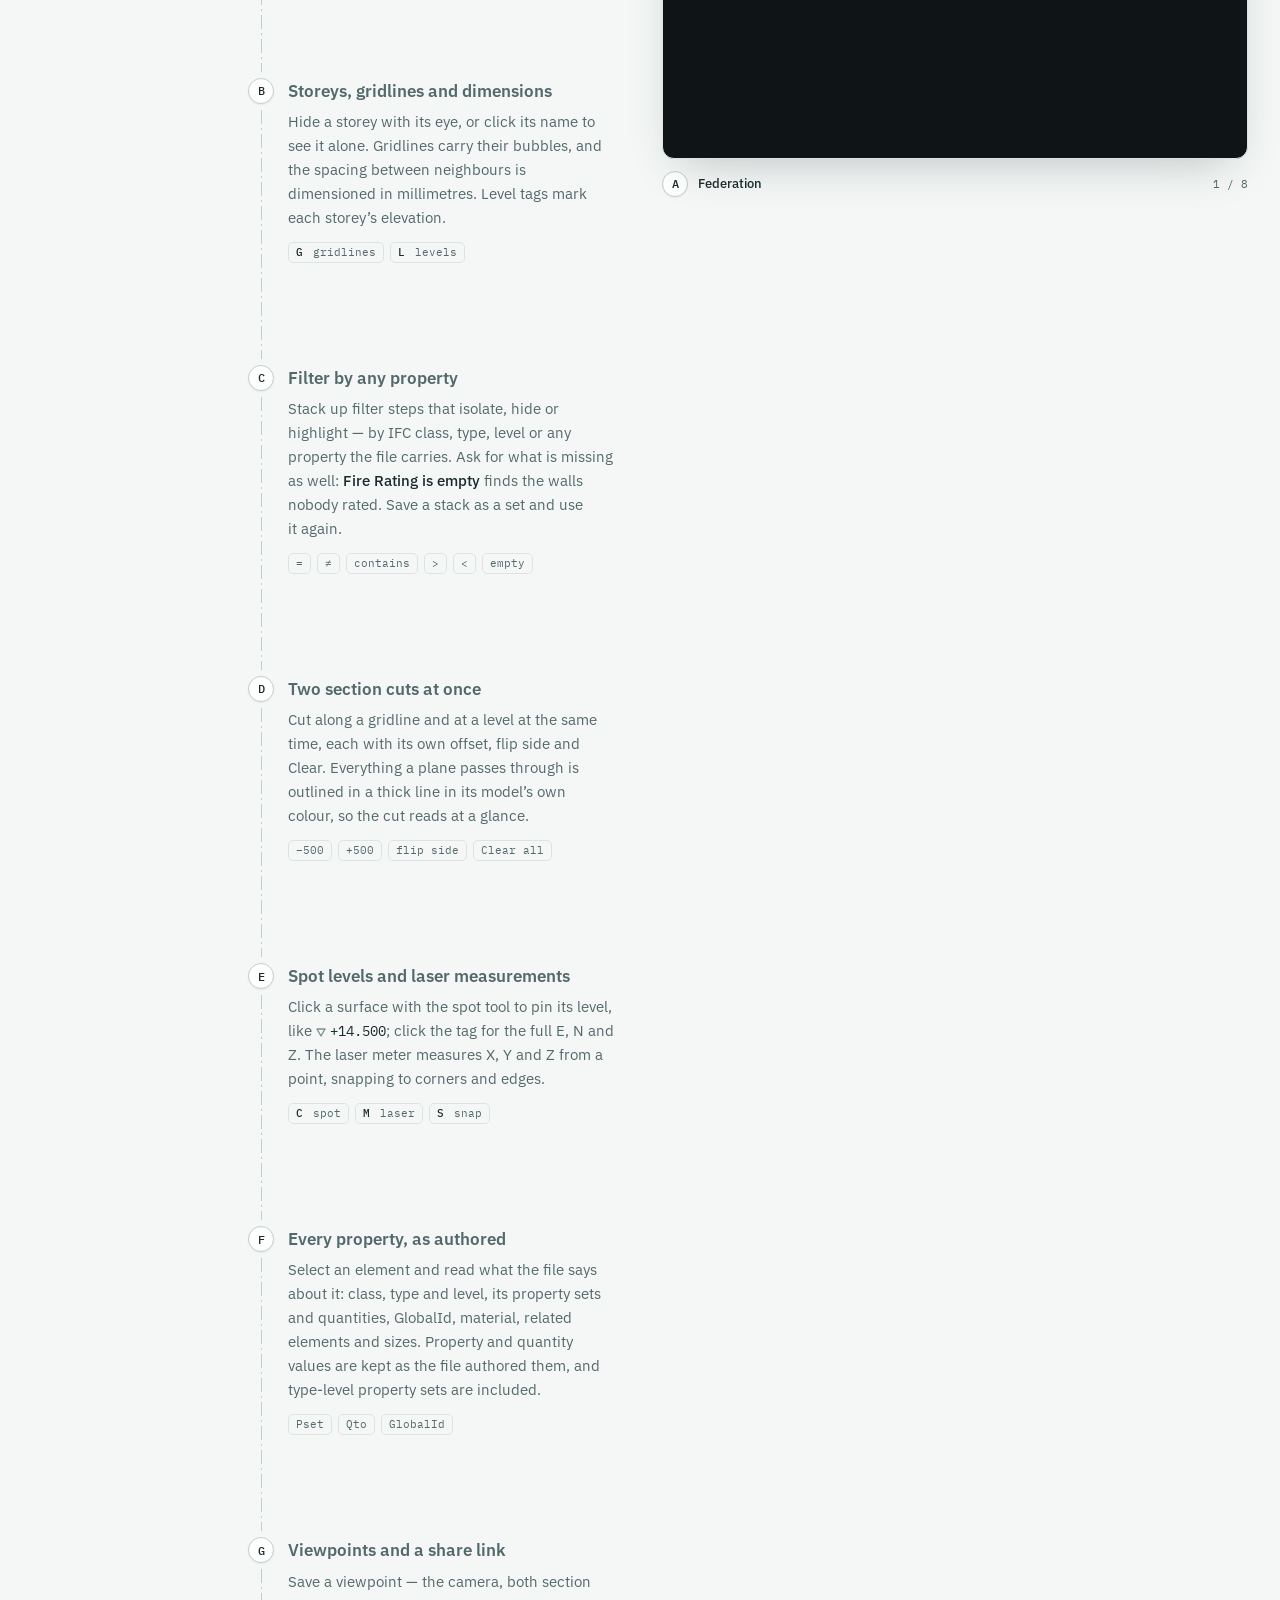
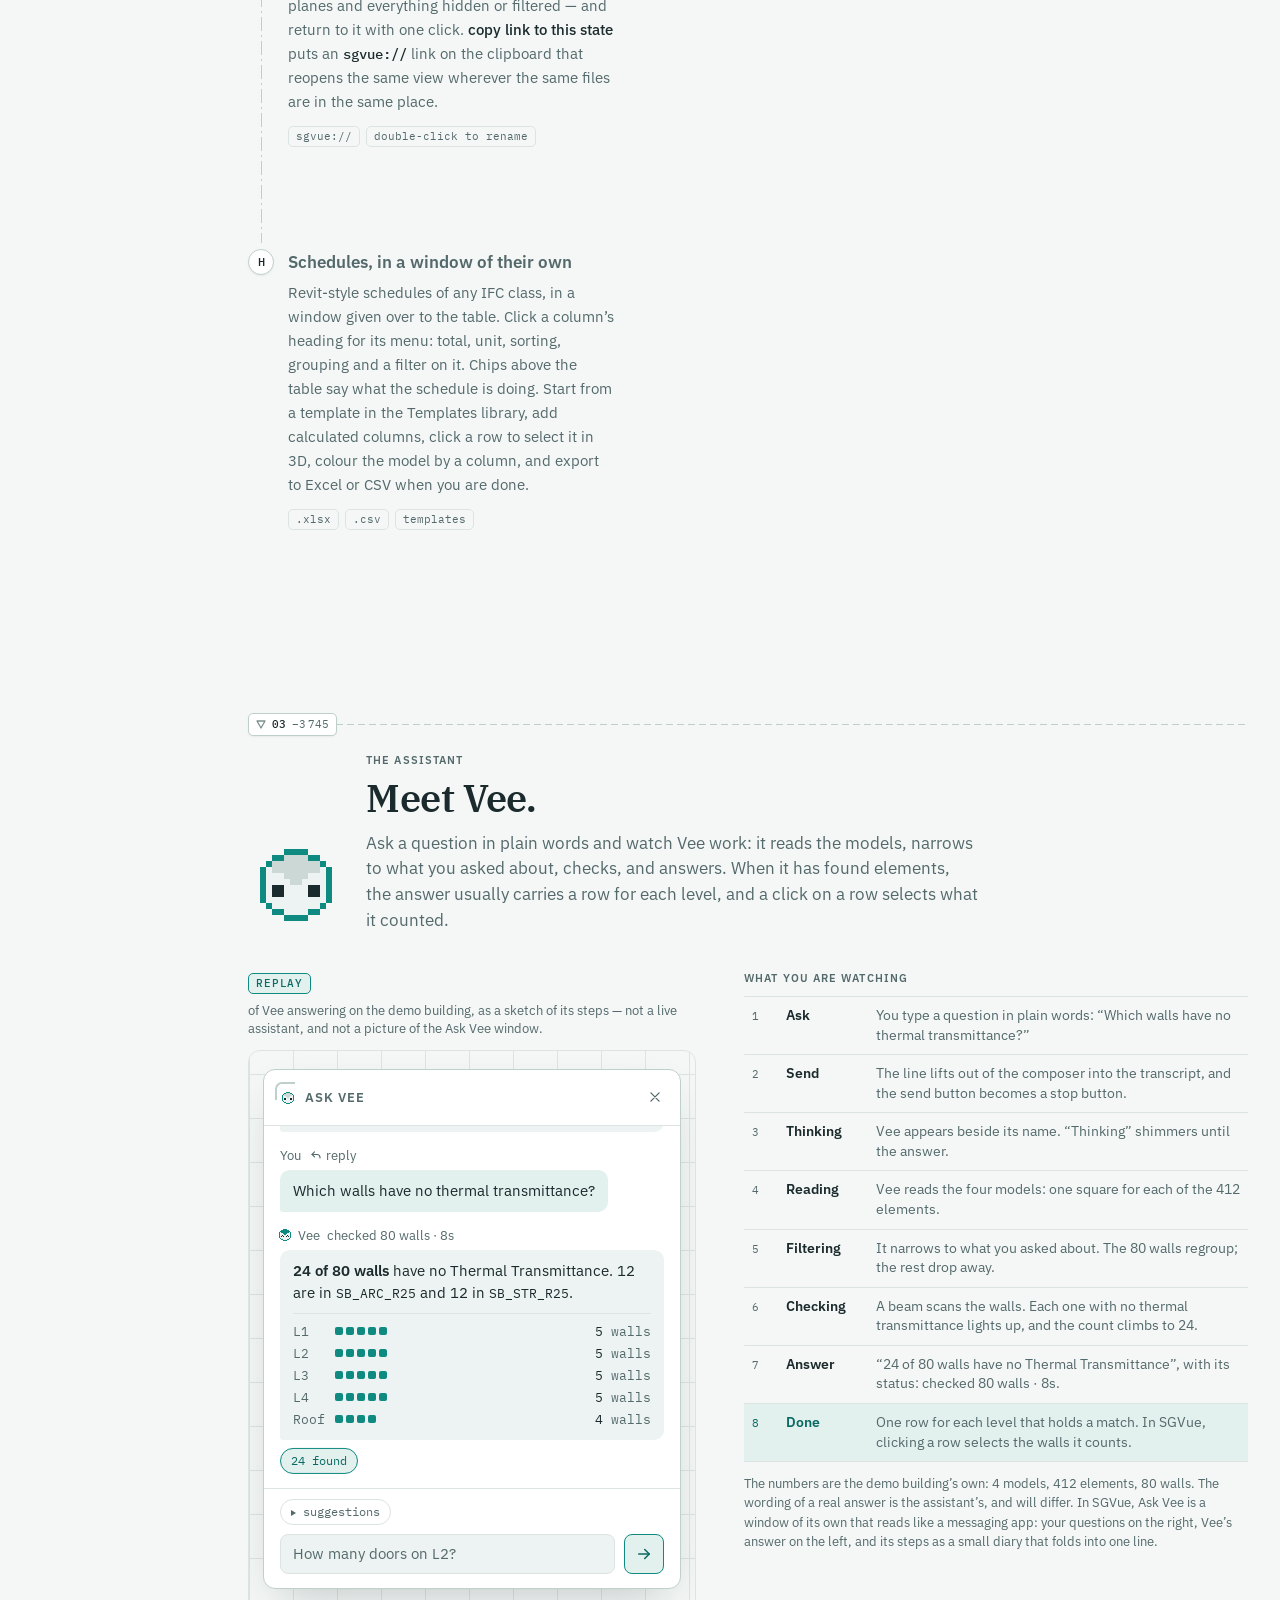
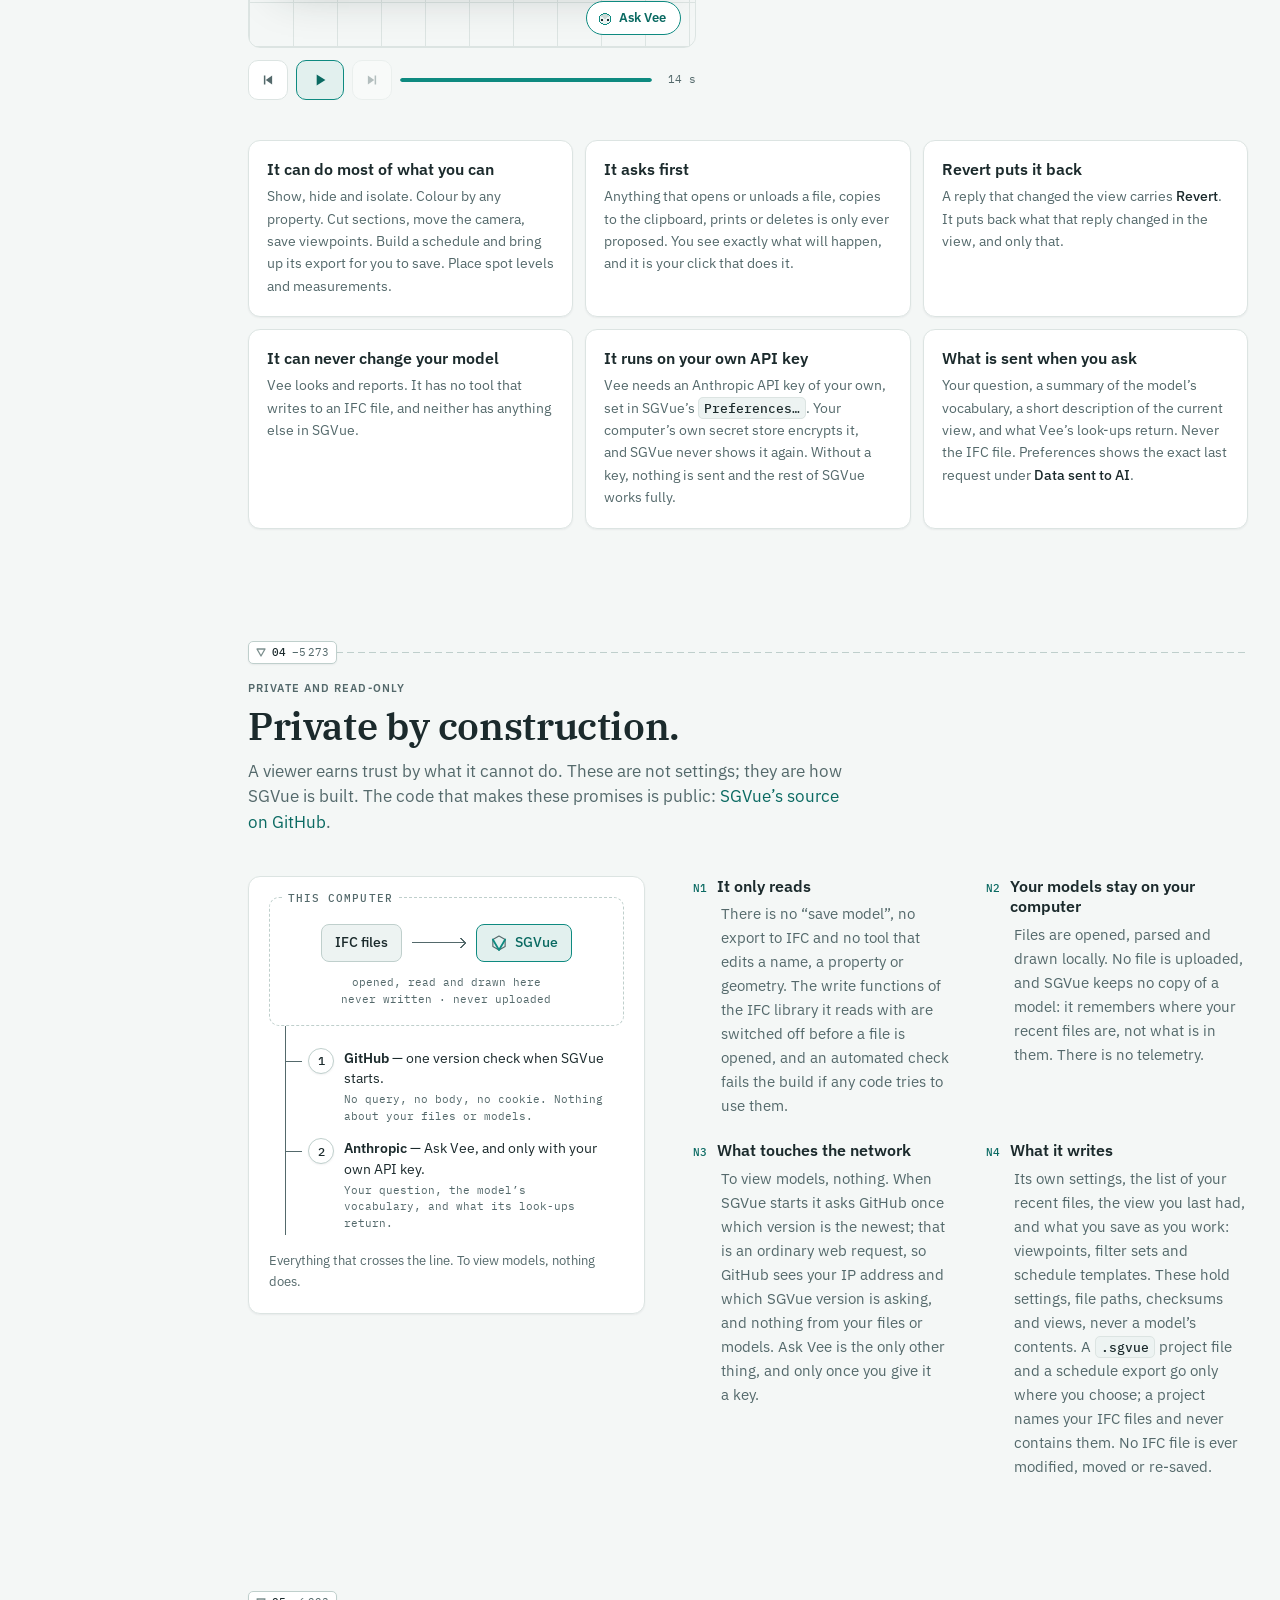
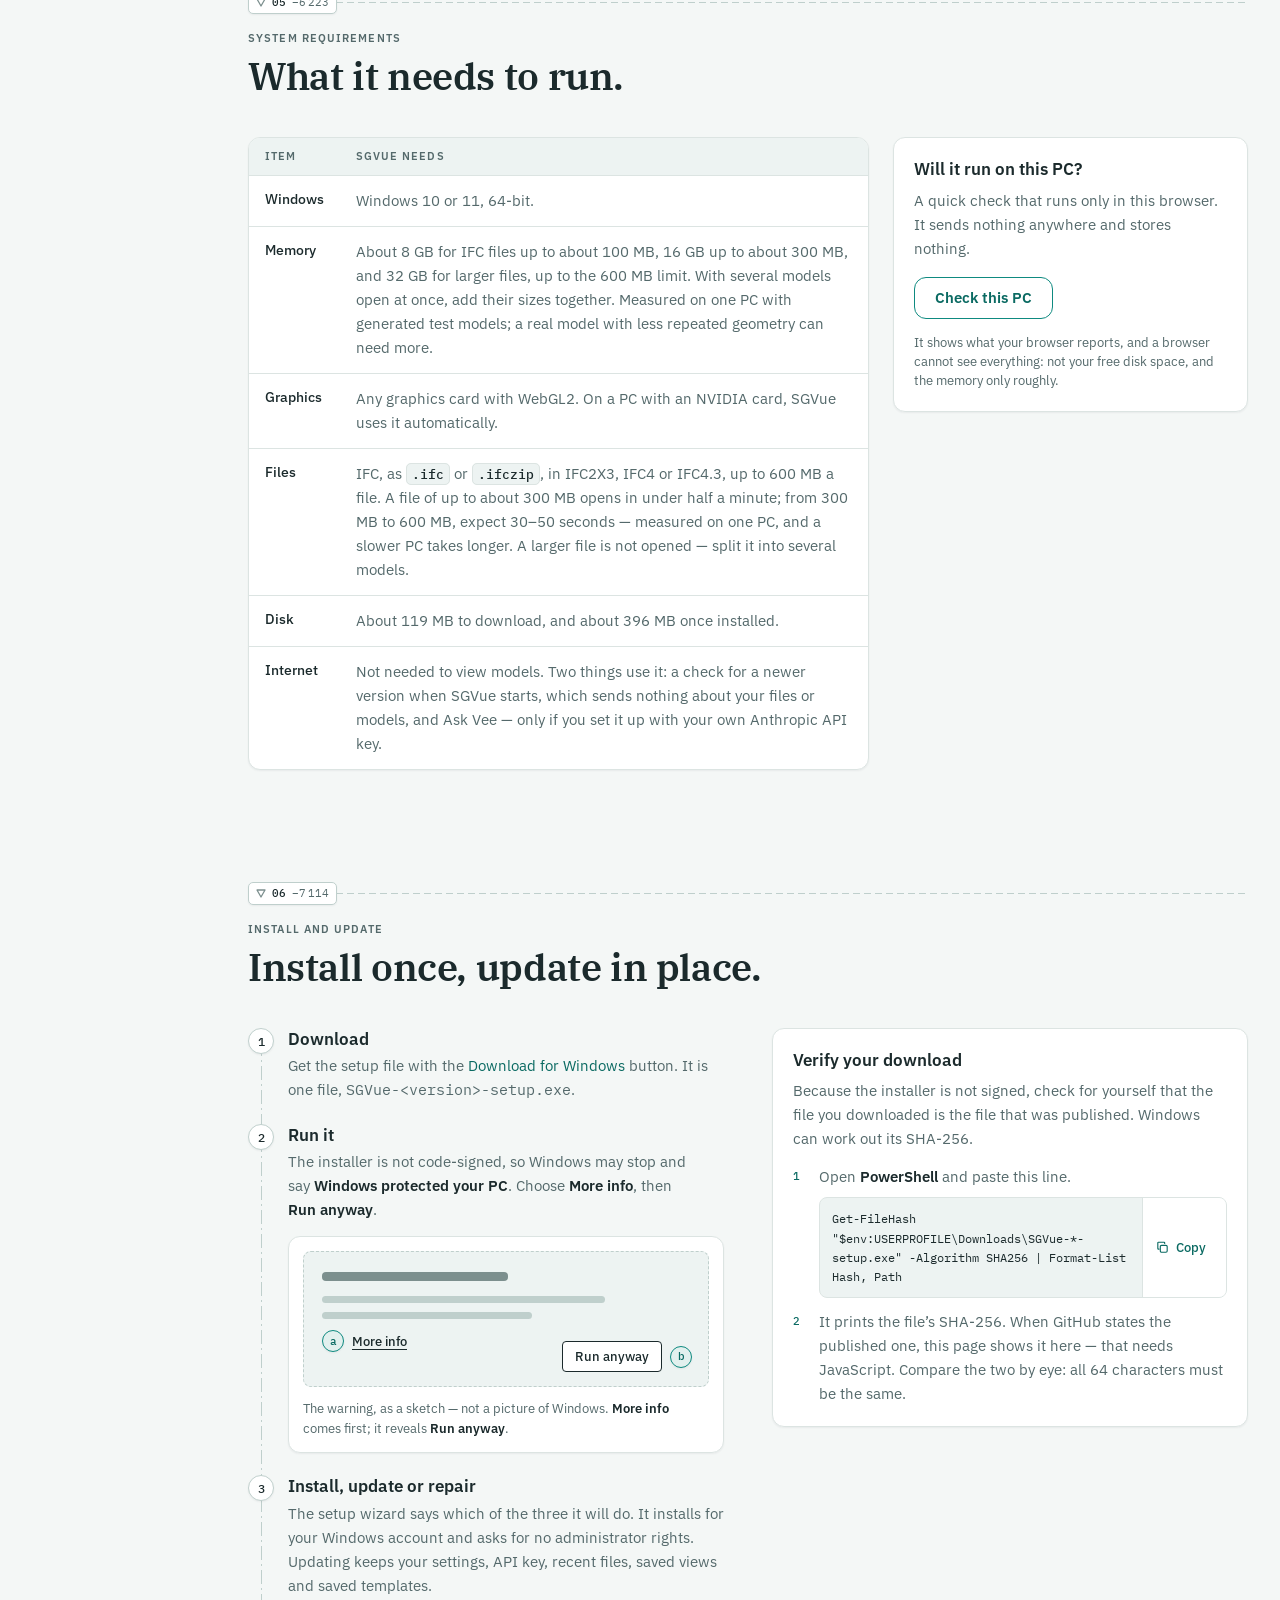
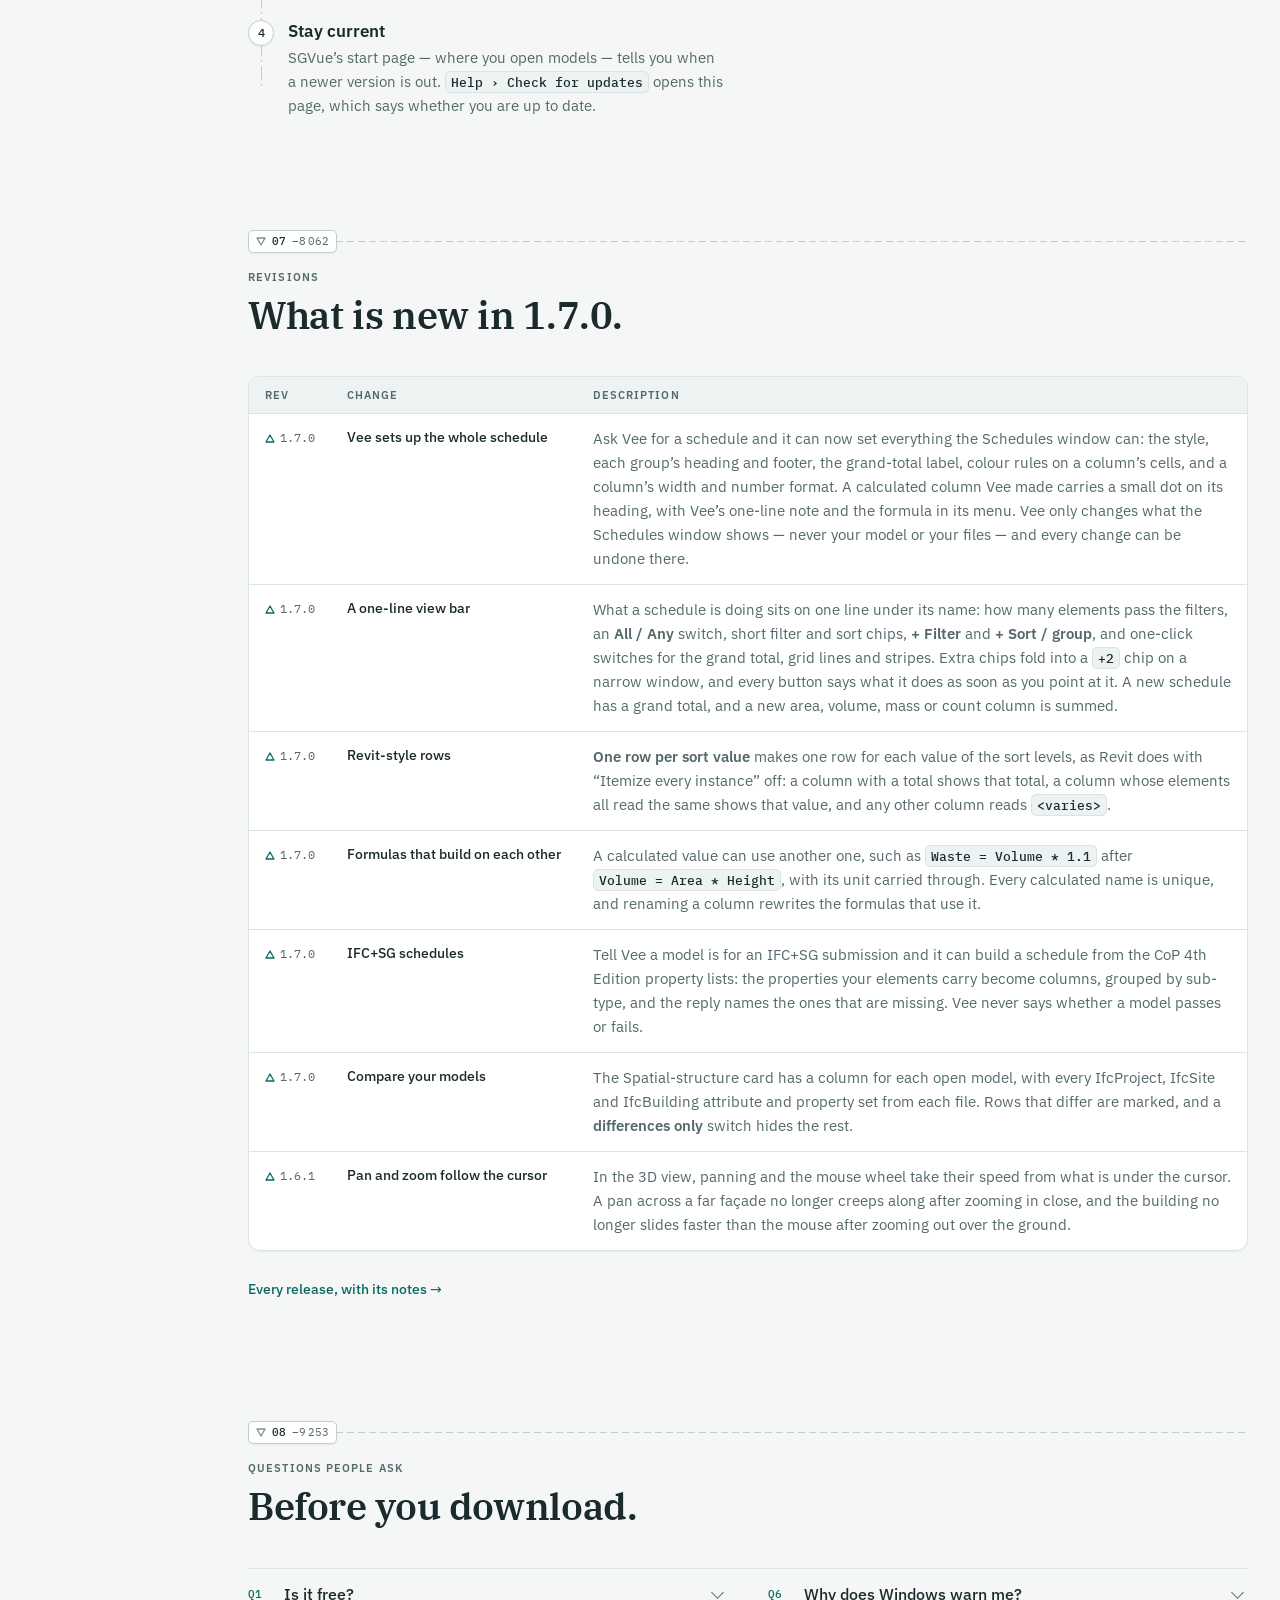
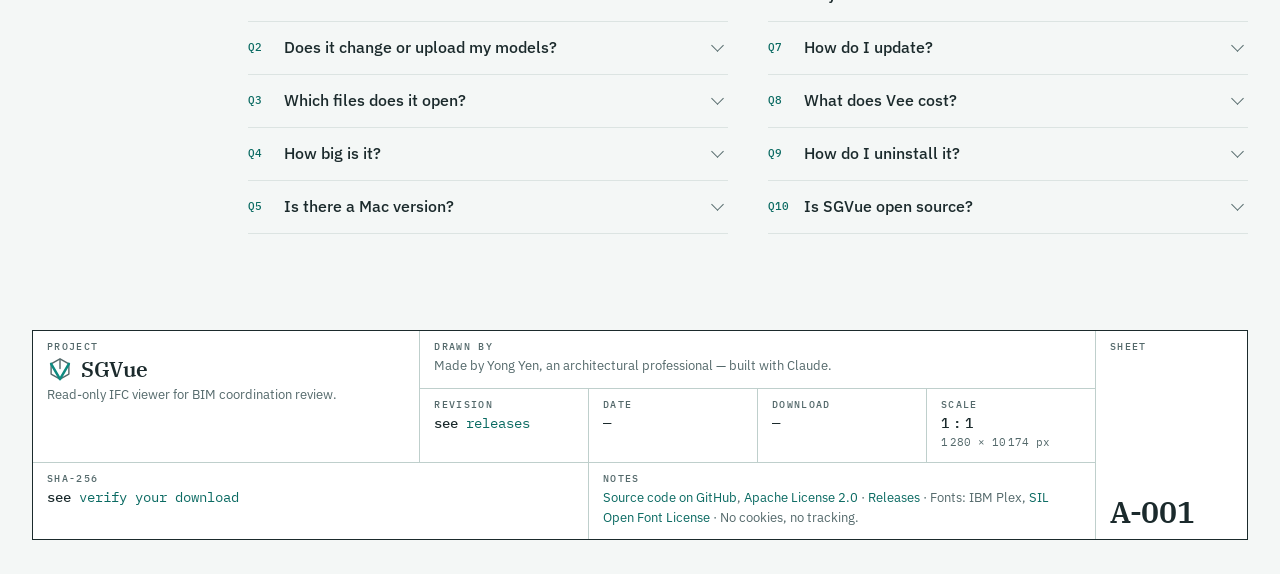
==== commit 935a1750: "SGVue 1.7.0: what is new, with 1.6.1's camera fix What is new is 1.7.0's: Vee setting up a whole sch" ====
--- a/index.html
+++ b/index.html
@@ -440,10 +440,10 @@
             <tr data-req="mem"><th scope="row">Memory</th><td>About 8 GB for IFC files up to about 100 MB, 16 GB up to about 300 MB, and 32 GB for larger files, up to the 600 MB limit. With several models open at once, add their sizes together. Measured on one PC with generated test models; a real model with less repeated geometry can need more.</td><td class="pc-col" hidden></td></tr>
             <tr data-req="gpu"><th scope="row">Graphics</th><td>Any graphics card with WebGL2. On a PC with an NVIDIA card, SGVue uses it automatically.</td><td class="pc-col" hidden></td></tr>
             <tr><th scope="row">Files</th><td>IFC, as <span class="kbd">.ifc</span> or <span class="kbd">.ifczip</span>, in IFC2X3, IFC4 or IFC4.3, up to 600 MB a file. A file of up to about 300 MB opens in under half a minute; from 300 MB to 600 MB, expect 30–50 seconds — measured on one PC, and a slower PC takes longer. A larger file is not opened — split it into several models.</td><td class="pc-col" hidden></td></tr>
-            <!-- `data-win-size` is the Windows installer's size in 1.6.0's notes (119 MB), replaced by the
-                 newest Windows installer's when the release API answers; 390 MB is installed on Windows, by the same notes.
+            <!-- `data-win-size` is the Windows installer's size in 1.7.0's notes (119 MB), replaced by the
+                 newest Windows installer's when the release API answers; 396 MB is installed on Windows, by the same notes.
                  The Mac line appears with a disk image. -->
-            <tr><th scope="row">Disk</th><td><span class="ln"><span class="os-k" data-mac-only hidden>Windows</span><span>About <span class="nb" data-win-size>119 MB</span> to download, and about <span class="nb">390 MB</span> once installed.</span></span><span class="ln" data-mac-only hidden><span class="os-k">Mac</span><span>About <span class="nb" data-mac-size>—</span> to download.</span></span></td><td class="pc-col" hidden></td></tr>
+            <tr><th scope="row">Disk</th><td><span class="ln"><span class="os-k" data-mac-only hidden>Windows</span><span>About <span class="nb" data-win-size>119 MB</span> to download, and about <span class="nb">396 MB</span> once installed.</span></span><span class="ln" data-mac-only hidden><span class="os-k">Mac</span><span>About <span class="nb" data-mac-size>—</span> to download.</span></span></td><td class="pc-col" hidden></td></tr>
             <tr><th scope="row">Internet</th><td>Not needed to view models. Two things use it: a check for a newer version when SGVue starts, which sends nothing about your files or models, and Ask Vee — only if you set it up with your own Anthropic API key.</td><td class="pc-col" hidden></td></tr>
           </tbody>
         </table>
@@ -539,21 +539,20 @@
       <header class="lvl">
         <p class="lvl-tag" aria-hidden="true"><svg class="tri" width="10" height="9"><use href="#i-tri"/></svg><b>07</b><span data-elev="new"></span></p>
         <p class="eyebrow">Revisions</p>
-        <h2 id="h-new">What is new in 1.6.0.</h2>
+        <h2 id="h-new">What is new in 1.7.0.</h2>
       </header>
 
       <table class="sched rev">
-        <caption>Revisions 1.6.0 and 1.5.0</caption>
+        <caption>Revisions 1.7.0 and 1.6.1</caption>
         <thead><tr><th scope="col">Rev</th><th scope="col">Change</th><th scope="col">Description</th></tr></thead>
         <tbody>
-          <tr><td class="rev-n"><svg class="tri delta" width="10" height="9" aria-hidden="true"><use href="#i-tri"/></svg>1.6.0</td><th scope="row">See a model arrive</th><td>Add a model to a view that is already open and the 3D view shows it coming in: a thin line along the top edge fills in five steps, and a small caption names the file and the step, then says how many elements it added. Nothing is drawn over your model and nothing blocks the mouse.</td></tr>
-          <tr><td class="rev-n"><svg class="tri delta" width="10" height="9" aria-hidden="true"><use href="#i-tri"/></svg>1.6.0</td><th scope="row">Projects reopen in place</th><td>A saved <span class="kbd">.sgvue</span> project with two or more models could reopen with its models metres apart. Every model now shares the one origin, when you open a project and when you bring a missing model back with <strong>Locate…</strong>. Nothing is aligned automatically: a model whose file puts it in the wrong place is still shown there. Saving a project no longer swaps a missing model for another file of the same name.</td></tr>
-          <tr><td class="rev-n"><svg class="tri delta" width="10" height="9" aria-hidden="true"><use href="#i-tri"/></svg>1.6.0</td><th scope="row">ObjectType, the element’s own</th><td>The ObjectType tile shows the element’s own ObjectType attribute, as other BIM viewers do; it used to show the name of the element’s type, a Revit “Family:Type”, whenever there was one. An element with no ObjectType shows a dash, and a saved filter on ObjectType that named a type’s name now matches only elements whose own ObjectType is that text. The type’s name is still in the Schedules window’s Family and Type columns.</td></tr>
-          <tr><td class="rev-n"><svg class="tri delta" width="10" height="9" aria-hidden="true"><use href="#i-tri"/></svg>1.6.0</td><th scope="row">A turned building, measured squarely</th><td>On a building that is turned in its file’s coordinates, the box round a selected element and its three dimensions are square with the grids again, and read the element’s own length, width and height. Ask Vee measures the same way: clash candidates, nearby elements, distances and sizes are taken along the building’s own axes.</td></tr>
-          <tr><td class="rev-n"><svg class="tri delta" width="10" height="9" aria-hidden="true"><use href="#i-tri"/></svg>1.6.0</td><th scope="row">Fixes and security</th><td>Asking Vee to show a single storey can wait for your <strong>Apply</strong> on a tall building, as isolating a few elements already did. The Spatial-structure card names the file’s own coordinate system. A schedule filter typed as <span class="kbd">.5</span> is read as 0.5. The model database Ask Vee reads stays read-only after it is built, and a schedule file, saved template or project can no longer name a built-in word as a column.</td></tr>
-          <tr><td class="rev-n"><svg class="tri delta" width="10" height="9" aria-hidden="true"><use href="#i-tri"/></svg>1.5.0</td><th scope="row">A table-first Schedules window</th><td>The Schedules window gives the whole window to the table; its right-hand panel is gone. Click a column’s heading for everything about that column in one menu, and read the chips above the table for what the schedule is doing: each filter, sort and group level. The built-in templates and your own saved ones are in one Templates library, with a search and a preview on the models you have open.</td></tr>
-          <tr><td class="rev-n"><svg class="tri delta" width="10" height="9" aria-hidden="true"><use href="#i-tri"/></svg>1.5.0</td><th scope="row">Vee, as a conversation</th><td>The Ask Vee window reads like a chat in a messaging app: your questions on the right, Vee’s answer on the left as one bubble per paragraph, list or table. While Vee works, a small diary shows every step with its live count, then folds into one line. A follow-up keeps to what Vee just found, and a question that asks to tabulate is answered with a table in the chat. Vee uses Claude Sonnet 5.5 unless you choose another model.</td></tr>
-          <tr><td class="rev-n"><svg class="tri delta" width="10" height="9" aria-hidden="true"><use href="#i-tri"/></svg>1.5.0</td><th scope="row">Storeys follow the host</th><td>A part, a nested component, or a door or window that only fills an opening in a wall, and is not placed on a storey itself, now stands on its host’s storey. A model where every element is placed on a storey directly — most Revit exports — is unchanged.</td></tr>
+          <tr><td class="rev-n"><svg class="tri delta" width="10" height="9" aria-hidden="true"><use href="#i-tri"/></svg>1.7.0</td><th scope="row">Vee sets up the whole schedule</th><td>Ask Vee for a schedule and it can now set everything the Schedules window can: the style, each group’s heading and footer, the grand-total label, colour rules on a column’s cells, and a column’s width and number format. A calculated column Vee made carries a small dot on its heading, with Vee’s one-line note and the formula in its menu. Vee only changes what the Schedules window shows — never your model or your files — and every change can be undone there.</td></tr>
+          <tr><td class="rev-n"><svg class="tri delta" width="10" height="9" aria-hidden="true"><use href="#i-tri"/></svg>1.7.0</td><th scope="row">A one-line view bar</th><td>What a schedule is doing sits on one line under its name: how many elements pass the filters, an <strong>All / Any</strong> switch, short filter and sort chips, <strong>+ Filter</strong> and <strong>+ Sort / group</strong>, and one-click switches for the grand total, grid lines and stripes. Extra chips fold into a <span class="kbd">+2</span> chip on a narrow window, and every button says what it does as soon as you point at it. A new schedule has a grand total, and a new area, volume, mass or count column is summed.</td></tr>
+          <tr><td class="rev-n"><svg class="tri delta" width="10" height="9" aria-hidden="true"><use href="#i-tri"/></svg>1.7.0</td><th scope="row">Revit-style rows</th><td><strong>One row per sort value</strong> makes one row for each value of the sort levels, as Revit does with “Itemize every instance” off: a column with a total shows that total, a column whose elements all read the same shows that value, and any other column reads <span class="kbd">&lt;varies&gt;</span>.</td></tr>
+          <tr><td class="rev-n"><svg class="tri delta" width="10" height="9" aria-hidden="true"><use href="#i-tri"/></svg>1.7.0</td><th scope="row">Formulas that build on each other</th><td>A calculated value can use another one, such as <span class="kbd">Waste = Volume * 1.1</span> after <span class="kbd">Volume = Area * Height</span>, with its unit carried through. Every calculated name is unique, and renaming a column rewrites the formulas that use it.</td></tr>
+          <tr><td class="rev-n"><svg class="tri delta" width="10" height="9" aria-hidden="true"><use href="#i-tri"/></svg>1.7.0</td><th scope="row">IFC+SG schedules</th><td>Tell Vee a model is for an IFC+SG submission and it can build a schedule from the CoP 4th Edition property lists: the properties your elements carry become columns, grouped by sub-type, and the reply names the ones that are missing. Vee never says whether a model passes or fails.</td></tr>
+          <tr><td class="rev-n"><svg class="tri delta" width="10" height="9" aria-hidden="true"><use href="#i-tri"/></svg>1.7.0</td><th scope="row">Compare your models</th><td>The Spatial-structure card has a column for each open model, with every IfcProject, IfcSite and IfcBuilding attribute and property set from each file. Rows that differ are marked, and a <strong>differences only</strong> switch hides the rest.</td></tr>
+          <tr><td class="rev-n"><svg class="tri delta" width="10" height="9" aria-hidden="true"><use href="#i-tri"/></svg>1.6.1</td><th scope="row">Pan and zoom follow the cursor</th><td>In the 3D view, panning and the mouse wheel take their speed from what is under the cursor. A pan across a far façade no longer creeps along after zooming in close, and the building no longer slides faster than the mouse after zooming out over the ground.</td></tr>
         </tbody>
       </table>
       <p class="after"><a class="link" href="https://github.com/sgvue/releases/releases">Every release, with its notes →</a></p>
@@ -572,7 +571,7 @@
         <details class="q"><summary><span class="q-n" aria-hidden="true">Q1</span>Is it free?</summary><div class="q-a"><p>Yes. SGVue costs nothing to download or to use, and there is no account, no licence key and no trial period. The one part with a cost is Ask Vee, and that is paid to Anthropic, not to SGVue.</p></div></details>
         <details class="q"><summary><span class="q-n" aria-hidden="true">Q2</span>Does it change or upload my models?</summary><div class="q-a"><p>No. SGVue has no way to write an IFC file, and your files are read on your own computer. No file is uploaded, and a project you save names your IFC files and never contains them. If you use Ask Vee, your question and what it looks up to answer go to Anthropic under your own key — never the file itself.</p></div></details>
         <details class="q"><summary><span class="q-n" aria-hidden="true">Q3</span>Which files does it open?</summary><div class="q-a"><p>IFC files as <span class="kbd">.ifc</span> or <span class="kbd">.ifczip</span>, in the IFC2X3, IFC4 and IFC4.3 schemas. Open one, or several together as a federation. ifcXML is not supported, and a single file larger than 600 MB is not opened.</p></div></details>
-        <details class="q"><summary><span class="q-n" aria-hidden="true">Q4</span>How big is it?</summary><div class="q-a"><p>The <span data-mac-only hidden>Windows </span>installer is about <span class="nb" data-win-size>119 MB</span>, and SGVue takes about <span class="nb">390 MB</span> once installed.<span data-mac-only hidden> The Mac disk image is about <span class="nb" data-mac-size>—</span>.</span> It opens IFC files of up to 600 MB: about 8 GB of memory is enough for files up to about 100 MB, 16 GB up to about 300 MB, and 32 GB for larger ones. With several models open, add their sizes together.</p></div></details>
+        <details class="q"><summary><span class="q-n" aria-hidden="true">Q4</span>How big is it?</summary><div class="q-a"><p>The <span data-mac-only hidden>Windows </span>installer is about <span class="nb" data-win-size>119 MB</span>, and SGVue takes about <span class="nb">396 MB</span> once installed.<span data-mac-only hidden> The Mac disk image is about <span class="nb" data-mac-size>—</span>.</span> It opens IFC files of up to 600 MB: about 8 GB of memory is enough for files up to about 100 MB, 16 GB up to about 300 MB, and 32 GB for larger ones. With several models open, add their sizes together.</p></div></details>
         <details class="q"><summary><span class="q-n" aria-hidden="true">Q5</span>Is there a Mac version?</summary><div class="q-a"><p id="q-mac">Yes, for macOS 13 Ventura or later, on Apple silicon or an Intel processor. Both disk images are on the <a href="https://github.com/sgvue/releases/releases/latest">latest release’s page</a>. SGVue is not notarised by Apple, so the first time you open it, choose <strong>Open Anyway</strong> in <span class="kbd">System Settings › Privacy &amp; Security</span>.</p></div></details>
         </div>
         <div class="faq-col">
